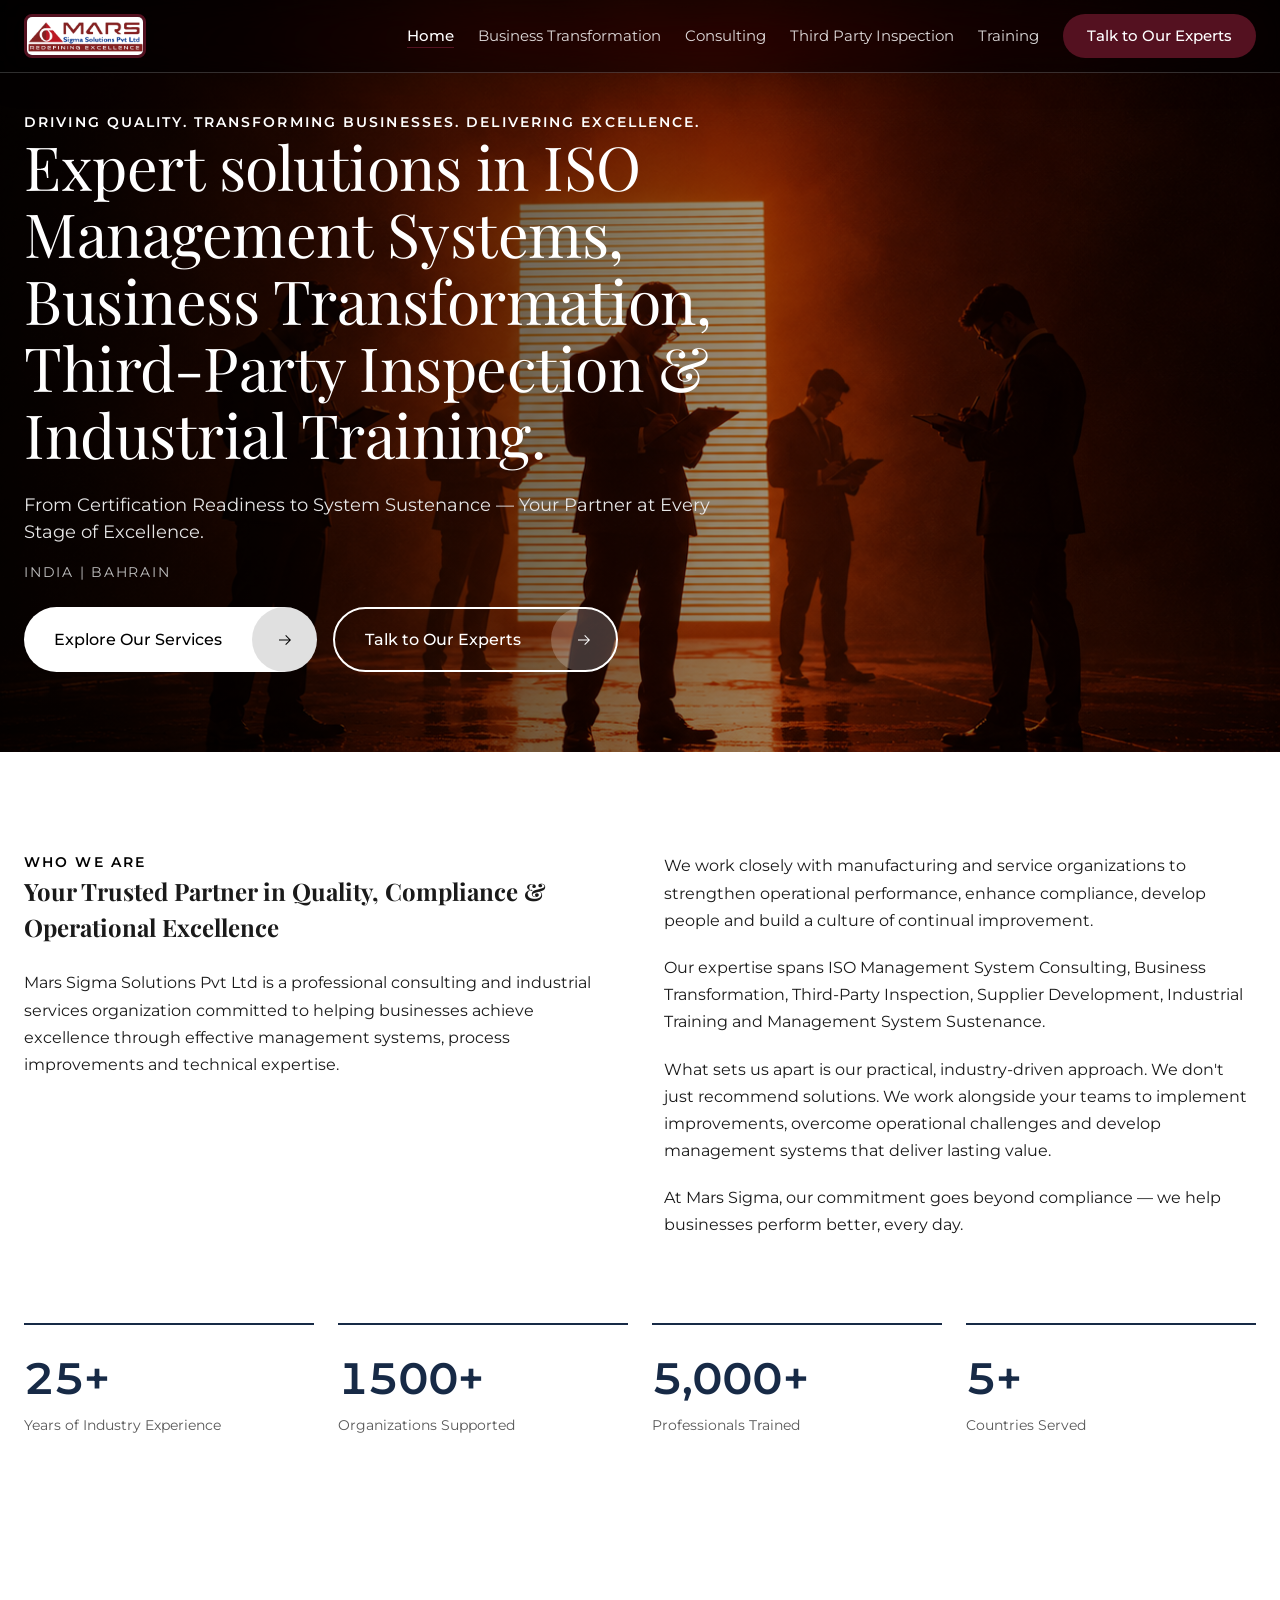
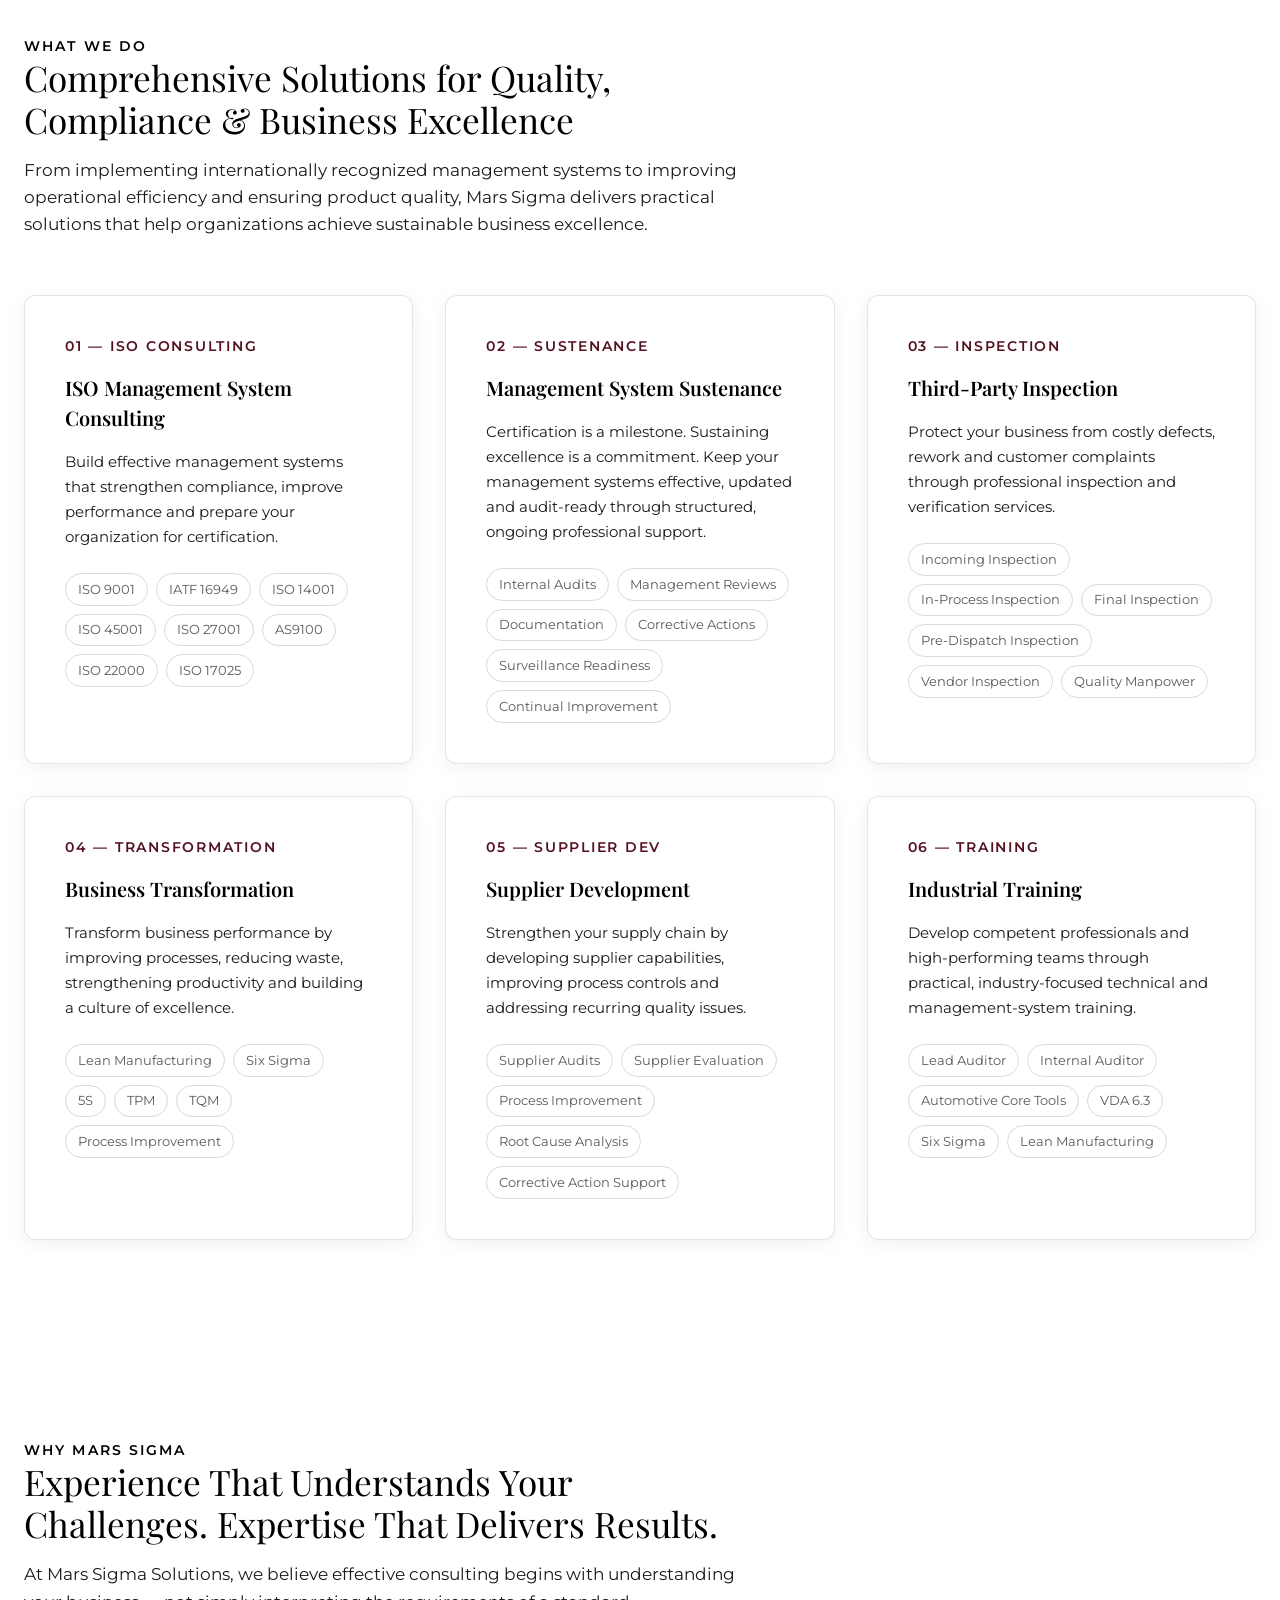
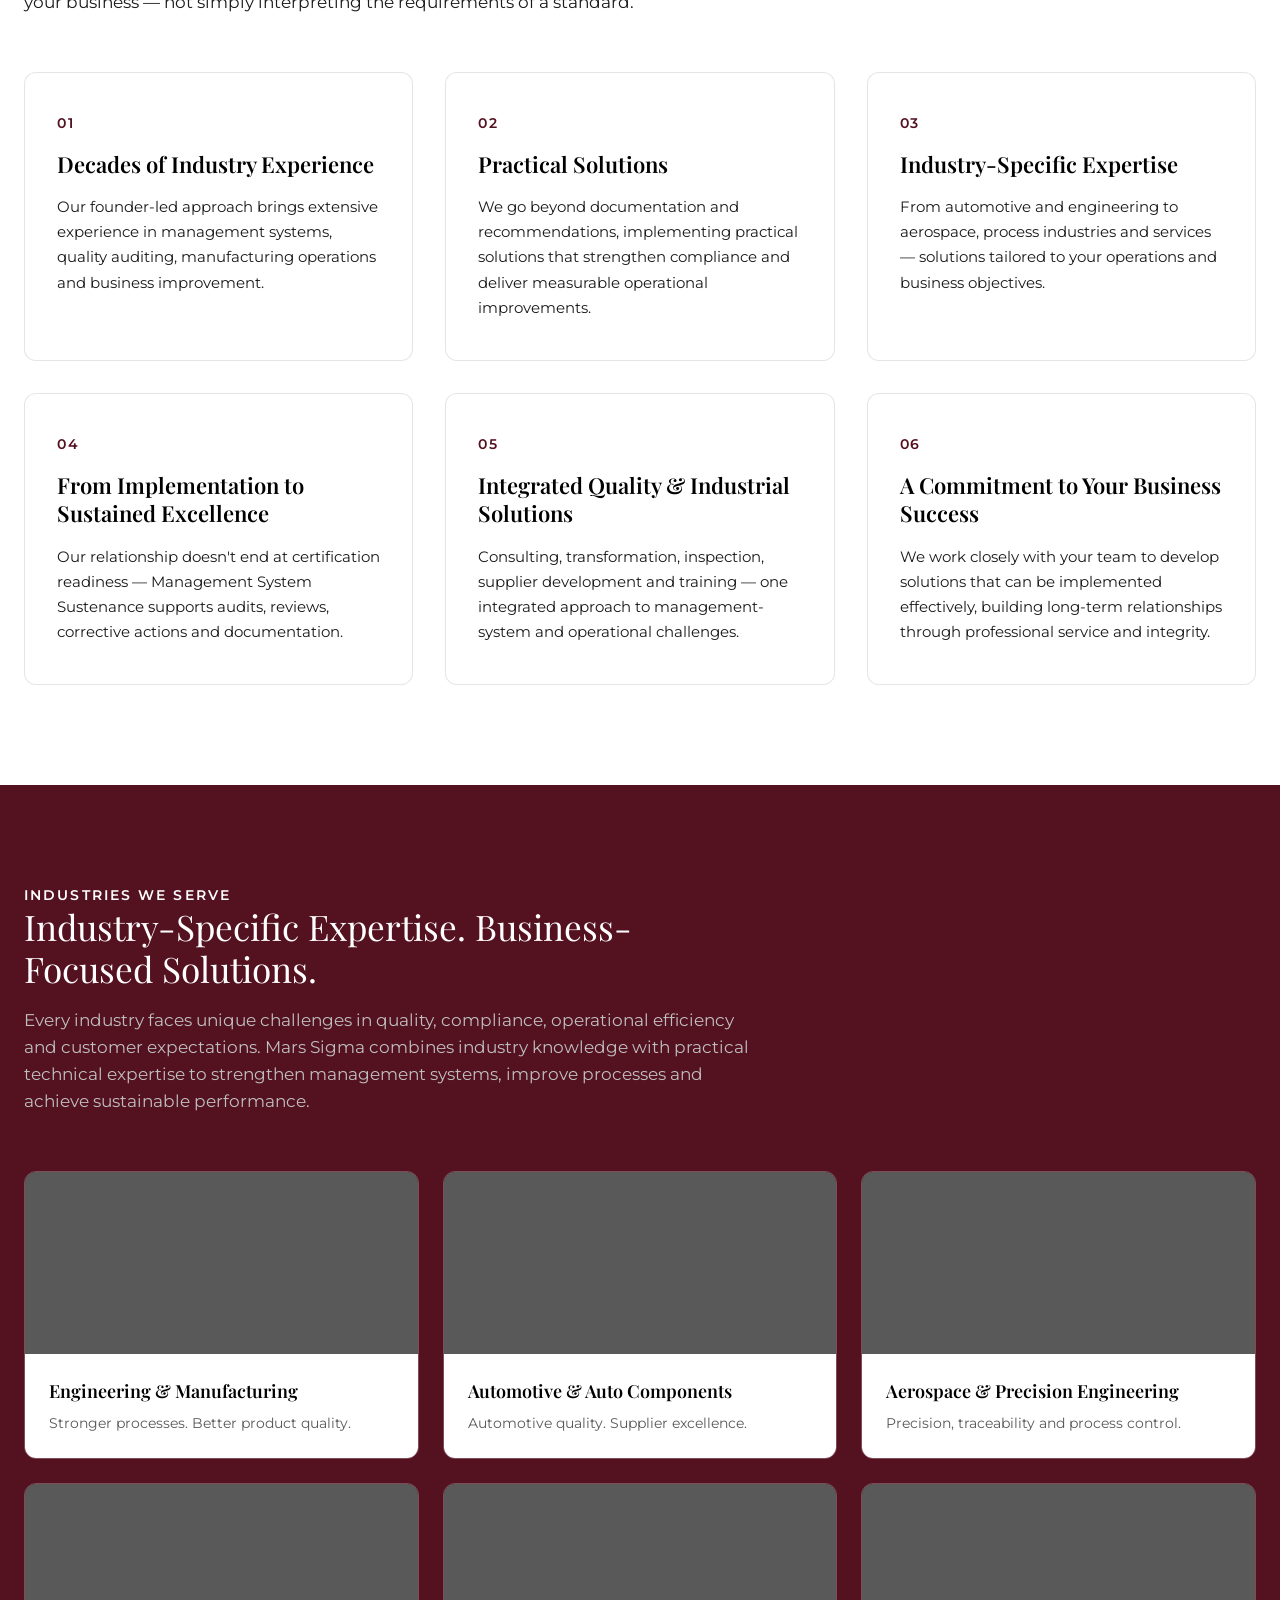
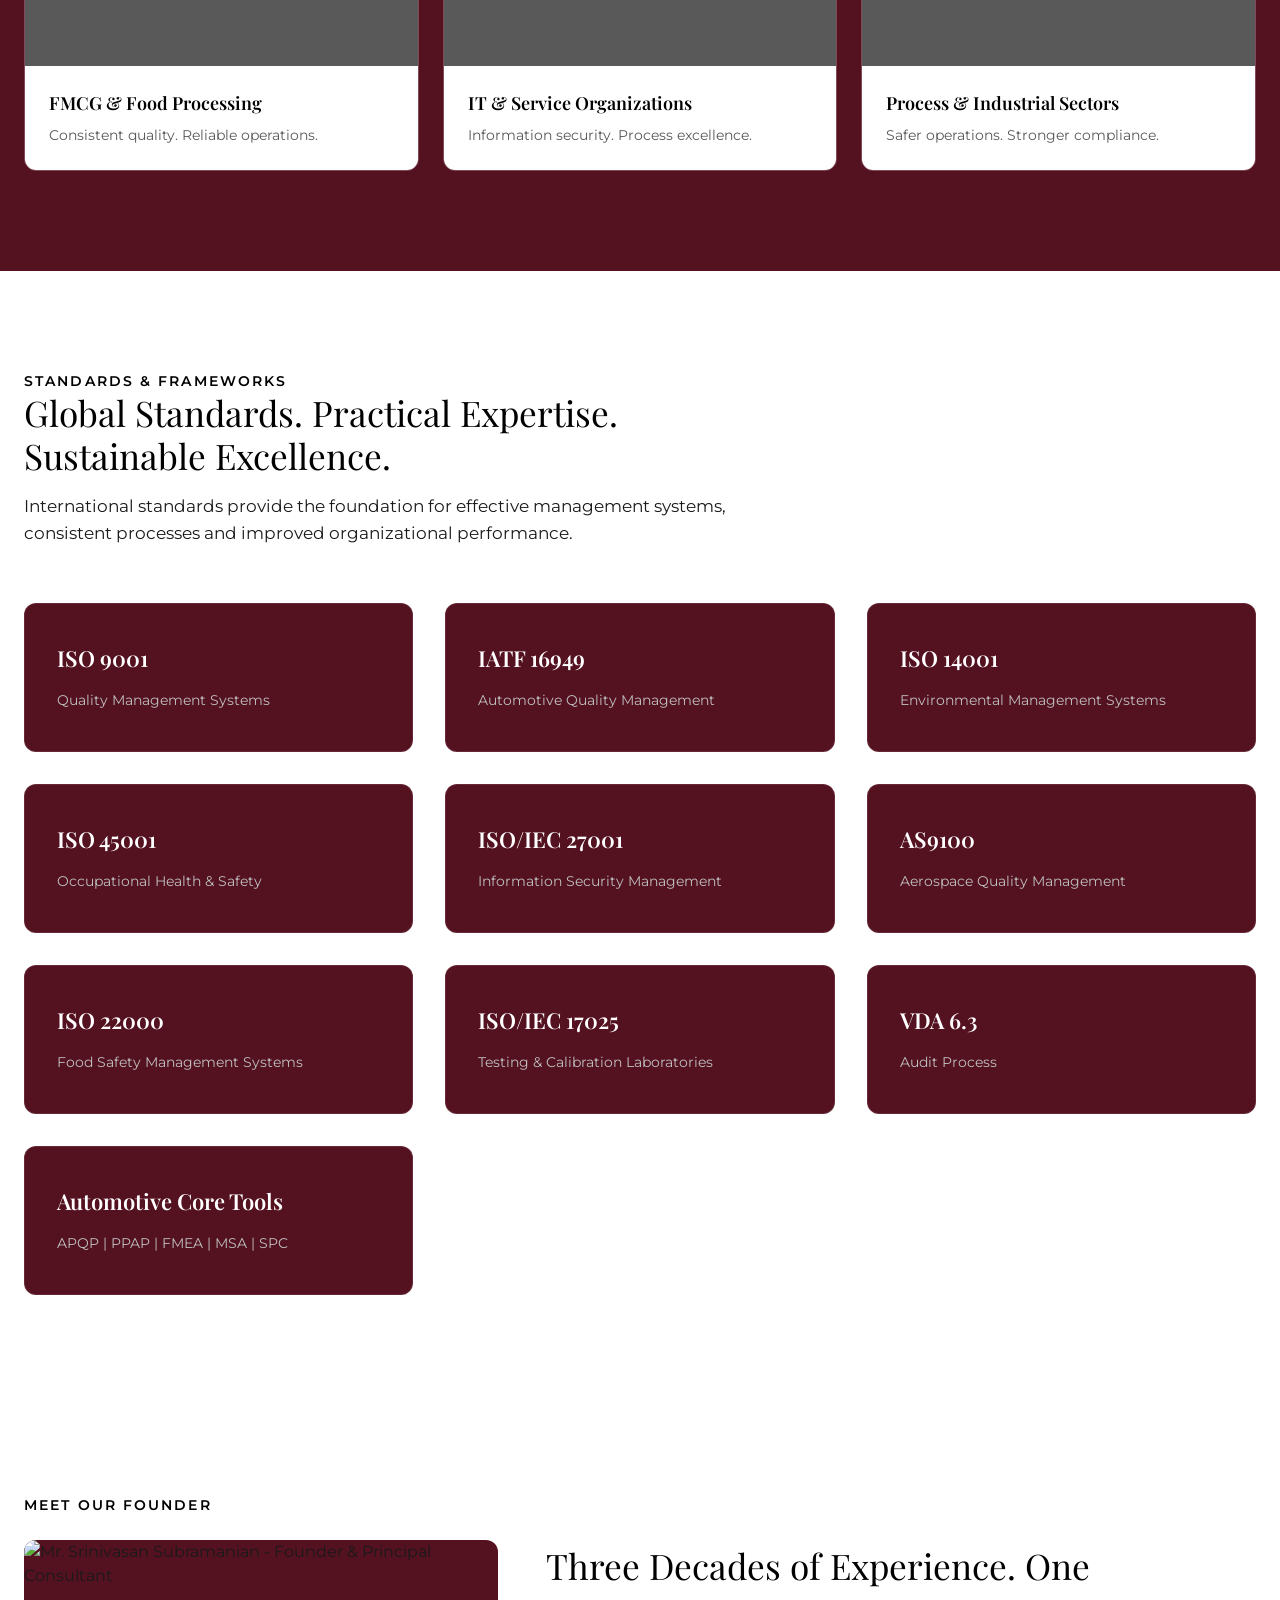
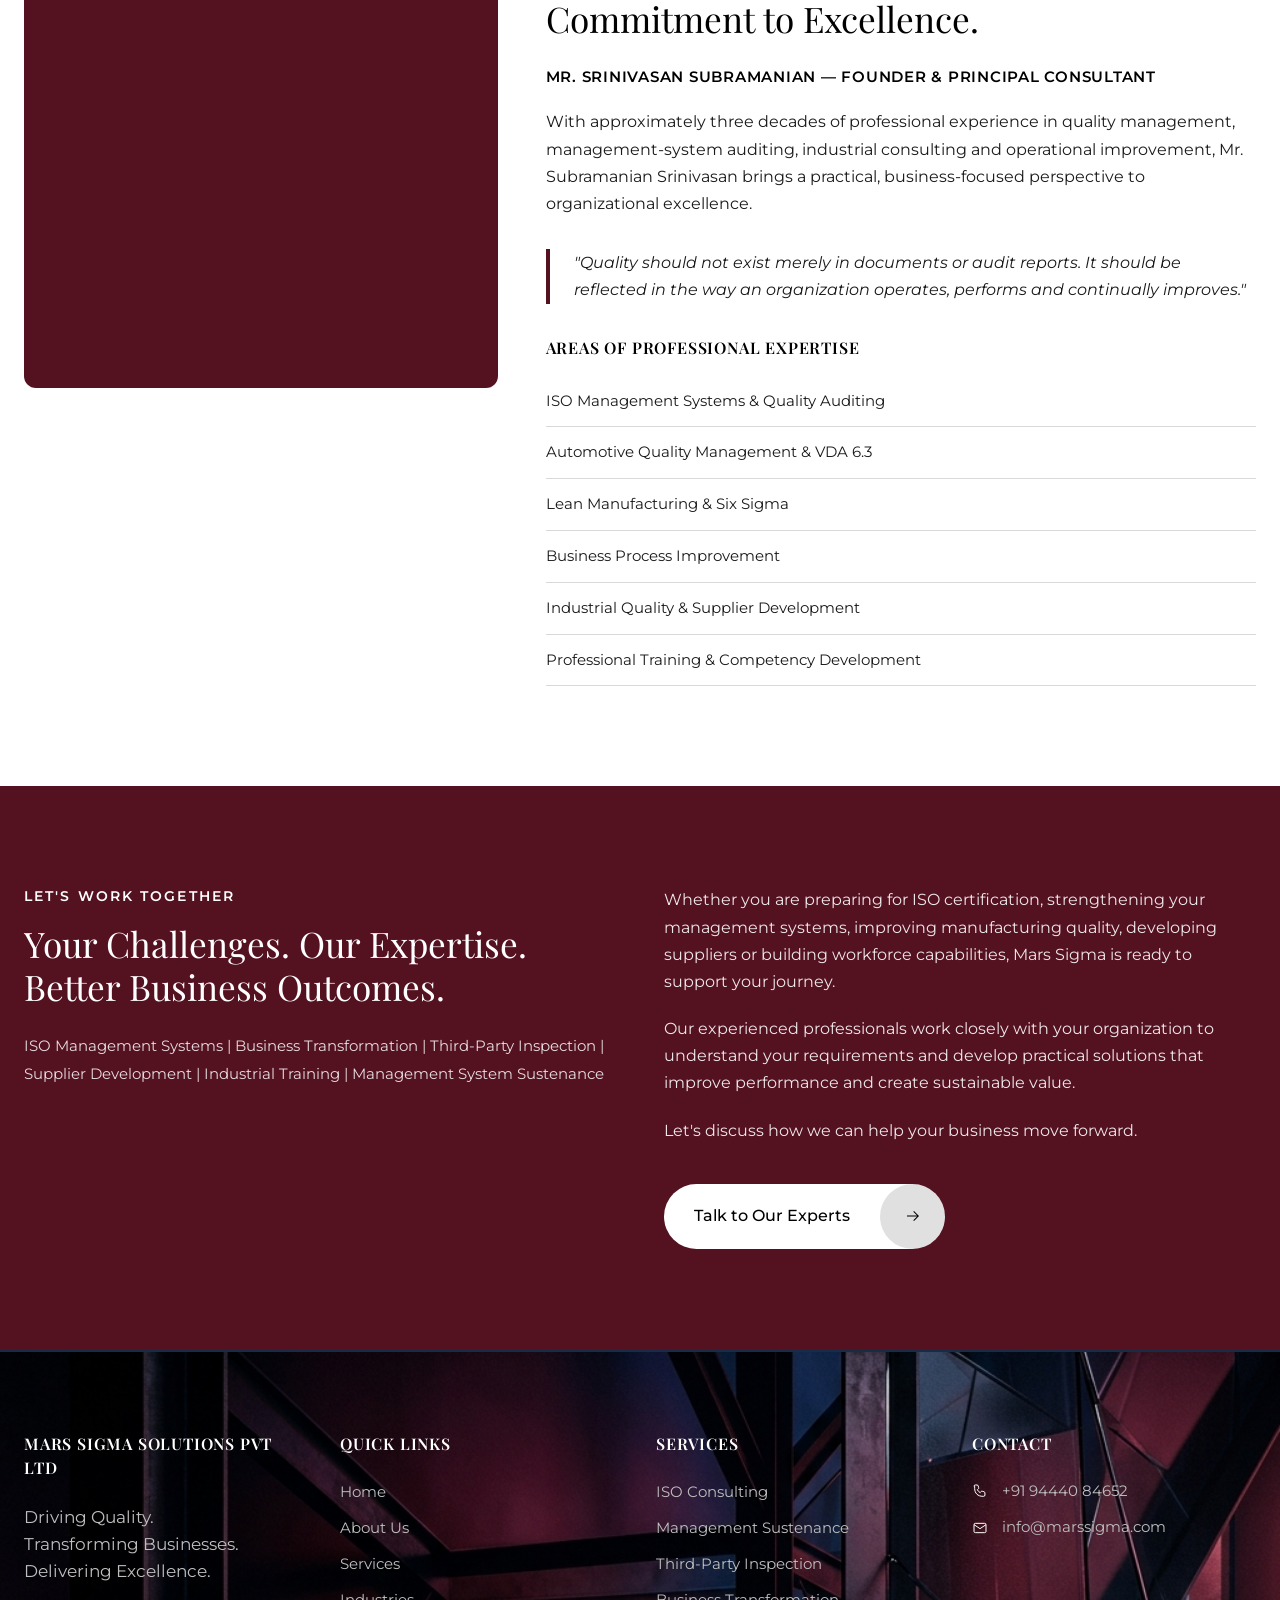
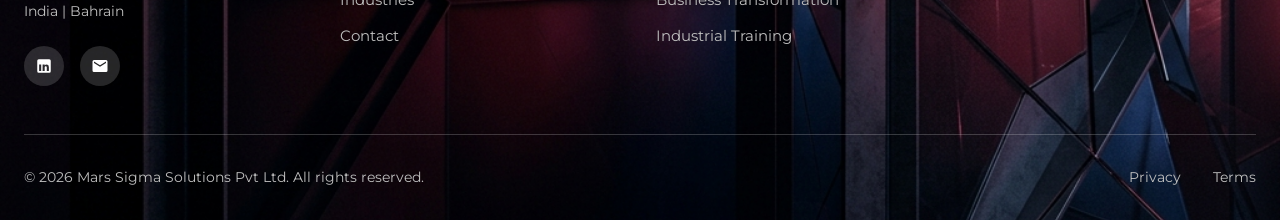
==== index.html @ a7aecad8 "Update Mars Sigma Solutions website" ====
<!DOCTYPE html>
<html lang="en">
<head>
<link href="https://fonts.googleapis.com/css2?family=Montserrat:wght@300;400;500;600;700&family=Playfair+Display:wght@400;500;600;700&display=swap" rel="stylesheet">
<link href="assets/css/typography.css" rel="stylesheet">
<meta charset="utf-8">
<title>Mars Sigma Solutions - Quality &amp; ISO Consulting</title>
<meta name="description" content="Mars Sigma Solutions Pvt Ltd provides ISO Management System Consulting, Business Transformation, Third-Party Inspection, Supplier Development and Industrial Training across India and Bahrain.">
<meta name="viewport" content="width=device-width, initial-scale=1">
<link href="https://cdn.prod.website-files.com" rel="preconnect" crossorigin="anonymous">
<link href="https://fonts.googleapis.com" rel="preconnect" crossorigin="anonymous">
<link href="https://fonts.gstatic.com" rel="preconnect" crossorigin="anonymous">
<link href="https://fonts.googleapis.com/css2?family=Inter:wght@300;400;500;600&display=swap" rel="stylesheet">
<link href="assets/css/main.css" rel="stylesheet" type="text/css">
<link rel="icon" type="image/svg+xml" href="data:image/svg+xml,%3Csvg xmlns='http://www.w3.org/2000/svg' viewBox='0 0 32 32'%3E%3Crect width='32' height='32' rx='6' fill='%23000000'/%3E%3Ctext x='16' y='21' font-family='Arial' font-size='14' font-weight='700' fill='%23fff' text-anchor='middle'%3EMS%3C/text%3E%3C/svg%3E">
<script type="application/ld+json">
{
  "@context": "https://schema.org",
  "@type": "Organization",
  "name": "Mars Sigma Solutions Pvt Ltd",
  "url": "https://www.marssigma.com/",
  "contactPoint": {
    "@type": "ContactPoint",
    "telephone": "+91 94440 84652",
    "contactType": "customer service",
    "availableLanguage": "en"
  },
  "areaServed": ["IN", "BH"]
}
</script>
<style>
/* ---------- Mars Sigma brand palette ---------- */
:root {
  --black: #000000;
  --maroon: #541120;
  --ink-blue: #172A46;
  --white: #FFFFFF;
  --charcoal: #1A1A1A;        /* body text on white  (17:1) */
  --slate-gray: #595959;      /* muted text on white (7:1)  */
  --light-gray: #D9D9D9;
  --on-dark-muted: #BFBFBF;   /* muted text on black (11:1) */
  --bg-dark: var(--maroon);
  --bg-light: var(--white);
}

html { -webkit-text-size-adjust: 100%; scroll-behavior: auto; }
html.lenis, html.lenis body { height: auto; }
.lenis.lenis-smooth { scroll-behavior: auto !important; }
.lenis.lenis-stopped { overflow: hidden; }

body {
  margin: 0;
  background: var(--bg-light);
  color: var(--charcoal);
  font-family: Inter, sans-serif;
  font-size: 16px;
  line-height: 1.5;
}
img { border: 0; max-width: 100%; display: block; }
a { color: inherit; }
a:active, a:hover { outline: 0; }
h1, h2, h3, p { margin: 0; }
ul { margin: 0; padding: 0; }

.container {
  width: 100%;
  max-width: 1280px;
  margin: 0 auto;
  padding-left: 1.5rem;
  padding-right: 1.5rem;
}

/* Eyebrow labels: black on light, white on dark */
.hero-eyebrow {
  color: var(--black);
  font-weight: 600;
  letter-spacing: .15em;
  text-transform: uppercase;
  font-size: .875rem;
}
.large-hero .hero-eyebrow,
#industries .hero-eyebrow,
.together-section .hero-eyebrow { color: var(--white); }

/* ---------- Buttons (black on light, white on dark sections) ---------- */
.button {
  background-color: var(--maroon);
  border-radius: 6.25rem;
  justify-content: space-between;
  align-items: center;
  height: 4.0625rem;
  padding-left: 1.875rem;
  text-decoration: none;
  display: flex;
  color: #fff;
}
.button.outline {
  background: transparent;
  border: 2px solid var(--maroon);
  color: var(--maroon);
}
.buttontext {
  margin-right: 1.875rem;
  font-family: Inter, sans-serif;
  font-size: 1rem;
  font-weight: 500;
}
.buttoncircle {
  background-color: rgba(255,255,255,0.2);
  border-radius: 6.25rem;
  width: 4.0625rem;
  height: 4.0625rem;
  justify-content: center;
  align-items: center;
  display: flex;
  margin-left: auto;
  transition: background-color .3s ease;
}
.button:hover .buttoncircle { background-color: rgba(255,255,255,0.3); }

.large-hero .button,
.together-section .button { background: #fff; color: #000; }
.large-hero .button .buttoncircle,
.together-section .button .buttoncircle { background: rgba(0,0,0,.12); }
.large-hero .button:hover .buttoncircle,
.together-section .button:hover .buttoncircle { background: rgba(0,0,0,.22); }
.large-hero .button.outline { background: transparent; color: #fff; border-color: #fff; }
.large-hero .button.outline .buttoncircle { background: rgba(255,255,255,.2); }
.large-hero .button.outline:hover { background: #fff; color: #000; }
.large-hero .button.outline:hover .buttoncircle { background: rgba(0,0,0,.12); }

/* ---------- Navbar ---------- */
.navbar {
  position: fixed;
  top: 0; left: 0; right: 0;
  z-index: 100;
  background: rgba(0, 0, 0, 0.6);              /* dark tint keeps white text readable over white AND black sections */
  backdrop-filter: blur(18px) saturate(160%);
  -webkit-backdrop-filter: blur(18px) saturate(160%);
  border-bottom: 1px solid rgba(255,255,255,0.18);
  box-shadow: 0 8px 32px rgba(0,0,0,0.12);
}
.nav-container {
  max-width: 1280px;
  margin: 0 auto;
  padding: 0 1.5rem;
  height: 4.5rem;
  display: flex;
  align-items: center;
  justify-content: space-between;
  gap: 2rem;
}
.nav-logo {
  display: flex;
  align-items: center;
  color: #fff;
  text-decoration: none;
  font-family: Inter, sans-serif;
  font-size: 1.0625rem;
  font-weight: 600;
  letter-spacing: .08em;
  white-space: nowrap;
}
.nav-logo img {
  display: block;
  width: auto;
  height: 2.8rem;
  max-width: 12rem;
  object-fit: contain;
  border: 3px solid #541120;
  border-radius: .5rem;
}
.nav-logo span { color: var(--on-dark-muted); font-weight: 300; }

.nav-menu {
  display: flex;
  align-items: center;
  gap: 1.5rem;
  list-style: none;
}
.nav-link {
  color: #fff;
  text-decoration: none;
  font-size: .9375rem;
  opacity: .85;
  transition: opacity .2s ease, color .2s ease;
  white-space: nowrap;
}
.nav-link:hover { opacity: 1; color: #fff; }
.nav-link.active {
  opacity: 1;
  color: #fff;
  font-weight: 500;
  text-decoration: underline;
  text-decoration-color: var(--maroon);
  text-underline-offset: 6px;
}
.nav-cta {
  color: #fff;
  background: var(--maroon);
  border-radius: 6.25rem;
  padding: .7rem 1.5rem;
  text-decoration: none;
  font-size: .9375rem;
  font-weight: 500;
  white-space: nowrap;
  transition: background-color .3s ease;
}
.nav-cta:hover { background-color: #5F1828; }
.nav-toggle { display: none; background: none; border: 0; cursor: pointer; padding: .5rem; }
.nav-toggle span {
  display: block;
  width: 1.5rem; height: 2px;
  background: #fff;
  margin: 5px 0;
  transition: transform .3s ease, opacity .3s ease;
}

/* ---------- Hero ---------- */
.large-hero {
  position: relative;
  background: var(--bg-dark) url("img/herobackground.png") center / cover no-repeat;
  padding: 7rem 0 5rem;
  overflow: hidden;
}
.hero-image-bg { position: absolute; inset: 0; }
.hero-image-bg .image-411 {
  width: 100%; height: 100%;
  object-fit: cover;
  opacity: .55;
}
.div-block-43723 {
  position: absolute;
  inset: 0;
  background: linear-gradient(90deg, rgba(0,0,0,.9) 0%, rgba(0,0,0,.4) 60%, rgba(0,0,0,.6) 100%);
}
.large-hero-div { position: relative; }
.hero-location {
  color: var(--on-dark-muted);
  font-size: .875rem;
  letter-spacing: .125em;
  text-transform: uppercase;
  margin-bottom: 1.5rem;
}
.hero-box h1 {
  color: #fff;
  font-size: 3.8rem;
  font-weight: 300;
  line-height: 1.1;
  letter-spacing: -.03125rem;
  margin-bottom: 1.5625rem;
  max-width: 21ch;
}
.hero-tagline {
  color: #E6E6E6;
  font-family: Inter, sans-serif;
  font-size: 1.125rem;
  margin-bottom: 1rem;
  max-width: 44rem;
}
.hero-desc {
  color: rgba(255,255,255,.85);
  font-size: 1rem;
  line-height: 1.7;
  margin-bottom: 2.5rem;
  max-width: 40rem;
}
.hero-actions { display: flex; gap: 1rem; flex-wrap: wrap; align-items: center; }

/* ---------- Who We Are ---------- */
.who-grid {
  display: grid;
  grid-template-columns: 1fr 1fr;
  gap: 3rem;
  align-items: start;
}
.who-body p { font-size: 1rem; line-height: 1.7; margin-bottom: 1.25rem; }
.stat-grid {
  display: grid;
  grid-template-columns: repeat(4, 1fr);
  gap: 1.5rem;
  margin-top: 4rem;
}
.stat { border-top: 2px solid var(--ink-blue); padding-top: 1.25rem; }
.stat .stat-num {
  font-size: 2.75rem;
  font-weight: 600;
  letter-spacing: -.02em;
  font-variant-numeric: tabular-nums;
  color: var(--ink-blue);
}
.stat .stat-label { font-size: .875rem; color: var(--slate-gray); margin-top: .25rem; }

/* ---------- Section scaffolding ---------- */
.main-content { padding: 6.25rem 0; }
.section-head { max-width: 46rem; margin-bottom: 3.5rem; }
.section-head h2 {
  font-size: 2.2rem;
  font-weight: 400;
  line-height: 1.2;
  margin-bottom: 1rem;
  color: var(--black);
}
.section-head p { font-size: 1.0625rem; line-height: 1.6; color: var(--charcoal); }

/* ---------- Card grid ---------- */
.card-grid {
  display: grid;
  grid-template-columns: repeat(3, 1fr);
  gap: 2rem;
}
.card {
  background: #fff;
  border: 1px solid rgba(0,0,0,0.1);
  border-radius: 12px;
  padding: 2.5rem 2rem;
  transition: transform .3s ease, box-shadow .3s ease;
}
.card:hover { transform: translateY(-6px); box-shadow: 0 16px 40px rgba(0,0,0,0.1); }
.card-num {
  font-size: .875rem;
  letter-spacing: .125em;
  color: var(--maroon);
  font-weight: 600;
  text-transform: uppercase;
  display: block;
  margin-bottom: 1rem;
}
.card h3 {
  font-size: 1.375rem;
  font-weight: 600;
  line-height: 1.3;
  margin-bottom: 1rem;
  color: var(--black);
}
.card p {
  font-size: .95rem;
  line-height: 1.65;
  margin-bottom: 1.25rem;
  color: var(--charcoal);
}
.card p:last-child { margin-bottom: 0; }

/* ---------- Services card (with tags) ---------- */
.service-card {
  background: #fff;
  border: 1px solid rgba(0,0,0,0.1);
  border-radius: 12px;
  padding: 2.5rem;
  box-shadow: 0 4px 20px rgba(0,0,0,0.06);
  transition: all .3s ease;
}
.service-card:hover { transform: translateY(-4px); box-shadow: 0 12px 32px rgba(0,0,0,0.1); }
.service-card h3 { font-size: 1.25rem; font-weight: 600; margin-bottom: 1rem; color: var(--black); }
.service-card p { font-size: .95rem; line-height: 1.65; color: var(--charcoal); margin-bottom: 1.5rem; }
.tag-list { list-style: none; display: flex; flex-wrap: wrap; gap: .5rem; }
.tag-list li {
  font-size: .8125rem;
  padding: .35rem .75rem;
  border: 1px solid var(--light-gray);
  border-radius: 6.25rem;
  white-space: nowrap;
  color: var(--slate-gray);
}

/* ---------- Standards grid (black cards, white text) ---------- */
.standards-grid .card {
  background: var(--bg-dark);
  border-color: rgba(255,255,255,0.1);
  color: var(--white);
}
.standards-grid .card h3 { color: var(--white); }
.standards-grid .card p { color: var(--on-dark-muted); font-size: .85rem; margin: 0; }

/* ---------- Founder ---------- */
.founder-grid {
  display: grid;
  grid-template-columns: 2fr 3fr;
  gap: 3rem;
  align-items: start;
}
.founder-media {
  border-radius: 12px;
  min-height: 28rem;
  background: var(--maroon);
  position: relative;
  overflow: hidden;
}
.founder-content h2 { font-size: 2.2rem; font-weight: 400; margin-bottom: 1.25rem; color: var(--black); }
.founder-content .founder-role {
  font-size: .9375rem;
  color: var(--black);
  font-weight: 600;
  margin-bottom: 1.25rem;
  text-transform: uppercase;
  letter-spacing: .05em;
}
.founder-content p { font-size: 1rem; line-height: 1.7; margin-bottom: 1.25rem; color: var(--charcoal); }
.founder-quote {
  border-left: 4px solid var(--maroon);
  padding-left: 1.5rem;
  font-size: 1.125rem;
  line-height: 1.7;
  margin: 2rem 0;
  color: var(--black);
  font-style: italic;
}
.founder-quote p { margin: 0; }
.founder-expertise li {
  list-style: none;
  padding: .875rem 0;
  border-bottom: 1px solid var(--light-gray);
  font-size: .95rem;
  color: var(--charcoal);
}

/* ---------- Placeholder imagery ---------- */
.ph { background: var(--black); position: relative; overflow: hidden; }
.ph::after {
  content: "";
  position: absolute;
  inset: 0;
  background-image: repeating-linear-gradient(45deg, rgba(255,255,255,.05) 0 2px, transparent 2px 14px);
}

/* ---------- Industries (black section → white text) ---------- */
#industries .section-head h2 { color: var(--white); }
#industries .section-head p { color: var(--on-dark-muted); }
.industry-grid {
  display: grid;
  grid-template-columns: repeat(3, 1fr);
  gap: 1.5rem;
}
.industry-card {
  border: 1px solid rgba(255,255,255,.25);
  border-radius: 12px;
  overflow: hidden;
  display: flex;
  flex-direction: column;
  min-height: 18rem;
  transition: transform .3s ease, box-shadow .3s ease;
}
.industry-card:hover { transform: translateY(-4px); box-shadow: 0 12px 32px rgba(255,255,255,0.12); }
.industry-card .media { flex: 1; min-height: 11rem; background: var(--slate-gray); }
.industry-card .caption { padding: 1.5rem; background: #fff; }
.industry-card .caption h3 { font-size: 1.125rem; font-weight: 600; margin-bottom: .5rem; color: var(--black); }
.industry-card .caption p { font-size: .9rem; color: var(--slate-gray); margin: 0; }

/* ---------- Let's work together ---------- */
.together-section { padding: 6.25rem 0; background: var(--maroon); }
.together-grid {
  display: grid;
  grid-template-columns: 1fr 1fr;
  gap: 3rem;
  align-items: start;
}
.together-grid .text-content h2 { color: #fff; }
.together-support {
  font-size: .9375rem;
  color: rgba(255,255,255,.85);
  margin-top: 1.5rem;
  line-height: 1.9;
}

/* ---------- Footer ---------- */
.footer { background: var(--black) url("img/footer-bg.png") center / cover no-repeat; padding: 5rem 0 2rem; color: var(--white); border-top: 3px solid var(--ink-blue); }
.footer h3 {
  font-size: 1rem;
  font-weight: 600;
  letter-spacing: .05em;
  text-transform: uppercase;
  margin-bottom: 1.5rem;
  color: var(--white);
}
.footer-grid {
  display: grid;
  grid-template-columns: repeat(4, 1fr);
  gap: 2rem;
  margin-bottom: 3rem;
}
.footer .contact-line {
  display: flex;
  align-items: center;
  gap: .875rem;
  margin-bottom: .875rem;
  font-size: .9375rem;
}
.footer .contact-line svg { flex-shrink: 0; }
.footer .contact-line a { color: var(--on-dark-muted); text-decoration: none; }
.footer .contact-line a:hover { color: #fff; }
.footer-links { list-style: none; }
.footer-links li { margin-bottom: .75rem; }
.footer-links a {
  color: var(--on-dark-muted);
  text-decoration: none;
  font-size: .9375rem;
  transition: color .2s ease;
}
.footer-links a:hover { color: #fff; }
.footer-bottom {
  border-top: 1px solid rgba(255,255,255,0.2);
  padding-top: 2rem;
  display: flex;
  justify-content: space-between;
  align-items: center;
  gap: 1rem;
  flex-wrap: wrap;
  font-size: .875rem;
  color: var(--on-dark-muted);
}
.footer-bottom nav { display: flex; gap: 2rem; flex-wrap: wrap; }
.footer-bottom a { color: var(--on-dark-muted); text-decoration: none; }
.footer-bottom a:hover { color: #fff; }
.footer-tagline { font-size: 1.0625rem; color: var(--on-dark-muted); margin-bottom: 1rem; line-height: 1.6; }
.footer-loc { font-size: .875rem; color: var(--on-dark-muted); }

/* ---------- Social links ---------- */
.social-links { display: flex; gap: 1rem; flex-wrap: wrap; }
.social-link {
  width: 40px; height: 40px;
  border-radius: 50%;
  background: rgba(255,255,255,0.15);
  display: flex;
  align-items: center;
  justify-content: center;
  color: var(--white);
  text-decoration: none;
  transition: background .3s ease, color .3s ease;
}
.social-link:hover { background: #fff; color: #000; }

/* ---------- Responsive ---------- */
@media (max-width: 991px) {
  .nav-menu {
    position: fixed;
    top: 4.5rem; left: 0; right: 0;
    flex-direction: column;
    align-items: flex-start;
    gap: 0;
    background: rgba(0, 0, 0, 0.75);
    backdrop-filter: blur(18px) saturate(160%);
    -webkit-backdrop-filter: blur(18px) saturate(160%);
    border-bottom: 1px solid rgba(255,255,255,0.18);
    padding: 1.5rem;
    transform: translateY(-10px);
    opacity: 0;
    pointer-events: none;
    transition: opacity .3s ease, transform .3s ease;
  }
  .nav-menu-open { opacity: 1; pointer-events: auto; transform: translateY(0); }
  .nav-link { width: 100%; padding: 0.75rem 0; border-bottom: 1px solid rgba(255,255,255,0.15); }
  .nav-toggle { display: block; }
  .nav-cta { margin-left: 0; }
  .hero-box h1 { font-size: 3rem; }
  .who-grid, .together-grid, .founder-grid { grid-template-columns: 1fr; gap: 2rem; }
  .stat-grid { grid-template-columns: repeat(2, 1fr); }
  .card-grid, .industry-grid { grid-template-columns: repeat(2, 1fr); }
  .footer-grid { grid-template-columns: repeat(2, 1fr); }
}

@media (max-width: 767px) {
  .stat-grid { grid-template-columns: 1fr; }
  .card-grid, .industry-grid { grid-template-columns: 1fr; }
  .hero-box h1 { font-size: 2.5rem; }
  .hero-tagline { font-size: 1rem; }
  .main-content { padding: 4.5rem 0; }
  .together-section { padding: 4.5rem 0; }
  .footer { padding: 3.5rem 0 1.5rem; }
  .footer-grid { grid-template-columns: 1fr; gap: 2rem; }
  .together-grid { grid-template-columns: 1fr; }
}

@media (max-width: 479px) {
  .hero-box h1 { font-size: 2rem; }
  .section-head h2 { font-size: 1.75rem; }
  .stat-grid { grid-template-columns: repeat(2, 1fr); gap: 1rem; }
  .card-grid { grid-template-columns: 1fr; }
  .stat .stat-num { font-size: 2rem; }
  .card { padding: 1.75rem 1.5rem; }
  .hero-actions { flex-direction: column; align-items: stretch; }
  .button { height: 3.5rem; }
  .buttoncircle { width: 3.5rem; height: 3.5rem; }
  .footer-bottom { flex-direction: column; text-align: center; gap: 1rem; }
}

/* Final responsive refinements for the homepage. */
*, *::before, *::after { box-sizing: border-box; }
html, body { max-width: 100%; overflow-x: clip; }
img, video, iframe { max-width: 100%; }
table, pre { max-width: 100%; overflow-x: auto; }
@media (max-width: 767px) {
  .container { padding-left: 1.125rem; padding-right: 1.125rem; }
  .nav-container { gap: .75rem; padding-left: 1rem; padding-right: 1rem; }
  .nav-logo img { height: 2.45rem; max-width: 10rem; }
  .nav-menu { max-height: calc(100dvh - 4.5rem); overflow-y: auto; overscroll-behavior: contain; }
  .nav-link { white-space: normal; }
  .large-hero { padding: 7rem 0 4rem; }
  .hero-box h1 { max-width: 100%; font-size: clamp(2rem, 8vw, 3rem); }
  .hero-tagline { font-size: 1rem; }
  .main-content, .who-section, .together-section { padding: 3.5rem 0; }
  .who-grid, .together-grid, .founder-grid { grid-template-columns: minmax(0, 1fr); }
  .who-grid, .together-grid { gap: 2rem; }
  .stat-grid { grid-template-columns: repeat(2, minmax(0, 1fr)); gap: 1rem; }
  .card-grid, .industry-grid { grid-template-columns: minmax(0, 1fr); }
  .footer-grid { grid-template-columns: repeat(2, minmax(0, 1fr)); gap: 1.5rem; }
  .footer-bottom { flex-wrap: wrap; }
  .button { max-width: 100%; }
}
@media (max-width: 479px) {
  .nav-logo img { height: 2.15rem; max-width: 8.25rem; }
  .hero-box h1 { font-size: clamp(1.75rem, 8vw, 2.2rem); }
  .hero-actions { align-items: stretch; }
  .footer-grid { grid-template-columns: minmax(0, 1fr); }
  .footer-bottom { flex-direction: column; align-items: center; text-align: center; }
}
@media (prefers-reduced-motion: reduce) {
  *, *::before, *::after { scroll-behavior: auto !important; transition-duration: .01ms !important; }
}
</style>
</head>

<body>

<!-- ================= NAVBAR ================= -->
<header>
  <nav class="navbar" aria-label="Main navigation">
    <div class="nav-container">
      <a href="index.html" class="nav-logo" aria-label="Mars Sigma Solutions — Home"><img src="img/logoms.png" alt="Mars Sigma Solutions"></a>

      <button class="nav-toggle" type="button" aria-expanded="false" aria-controls="nav-menu" aria-label="Open menu">
        <span></span><span></span>
      </button>

      <div class="nav-menu" id="nav-menu">
        <a class="nav-link active" href="index.html">Home</a>
        <a class="nav-link" href="pages/business-transformation.html">Business Transformation</a>
        <a class="nav-link" href="pages/consulting.html">Consulting</a>
        <a class="nav-link" href="pages/third-party-inspection.html">Third Party Inspection</a>
        <a class="nav-link" href="pages/training.html">Training</a>
        <a class="nav-cta" href="pages/contact.html">Talk to Our Experts</a>
      </div>
    </div>
  </nav>
</header>

<!-- ================= HERO SECTION ================= -->
<section class="large-hero">
  <div class="hero-image-bg" role="img" aria-label="Manufacturing floor and quality inspection">
    <div class="image-411"></div>
    <div class="div-block-43723"></div>
  </div>
  <div class="container large-hero-div">
    <div class="hero-box">
      <div class="hero-eyebrow">
        DRIVING QUALITY. TRANSFORMING BUSINESSES. DELIVERING EXCELLENCE.
      </div>
      <h1>Expert solutions in ISO Management Systems, Business Transformation,<br>Third-Party Inspection &amp; Industrial Training.</h1>
      <div class="hero-tagline">From Certification Readiness to System Sustenance — Your Partner at Every Stage of Excellence.</div>
      <div class="hero-location">India | Bahrain</div>
      <div class="hero-actions">
        <a href="#core-services" class="button">
          <div class="buttontext">Explore Our Services</div>
          <div class="buttoncircle">
            <svg xmlns="http://www.w3.org/2000/svg" viewBox="0 0 32 32" fill="currentColor" aria-hidden="true" width="16" height="16"><path d="m18 6l-1.43 1.393L24.15 15H4v2h20.15l-7.58 7.573L18 26l10-10L18 6z"/></svg>
          </div>
        </a>
        <a href="pages/contact.html" class="button outline">
          <div class="buttontext">Talk to Our Experts</div>
          <div class="buttoncircle">
            <svg xmlns="http://www.w3.org/2000/svg" viewBox="0 0 32 32" fill="currentColor" aria-hidden="true" width="16" height="16"><path d="m18 6l-1.43 1.393L24.15 15H4v2h20.15l-7.58 7.573L18 26l10-10L18 6z"/></svg>
          </div>
        </a>
      </div>
    </div>
  </div>
</section>

<!-- ================= WHO WE ARE ================= -->
<section class="main-content" id="who-we-are">
  <div class="container">
    <div class="who-grid">
      <div>
        <div class="hero-eyebrow">WHO WE ARE</div>
        <h2>Your Trusted Partner in Quality, Compliance &amp; Operational Excellence</h2>
        <p class="hero-desc" style="margin-top:1.5rem; color:var(--charcoal);">
          Mars Sigma Solutions Pvt Ltd is a professional consulting and industrial services organization committed to helping businesses achieve excellence through effective management systems, process improvements and technical expertise.
        </p>
      </div>
      <div class="who-body">
        <p>
          We work closely with manufacturing and service organizations to strengthen operational performance, enhance compliance, develop people and build a culture of continual improvement.
        </p>
        <p>
          Our expertise spans ISO Management System Consulting, Business Transformation, Third-Party Inspection, Supplier Development, Industrial Training and Management System Sustenance.
        </p>
        <p>
          What sets us apart is our practical, industry-driven approach. We don't just recommend solutions. We work alongside your teams to implement improvements, overcome operational challenges and develop management systems that deliver lasting value.
        </p>
        <p>
          At Mars Sigma, our commitment goes beyond compliance — we help businesses perform better, every day.
        </p>
      </div>
    </div>

    <div class="stat-grid">
      <div class="stat">
        <div class="stat-num">25+</div>
        <div class="stat-label">Years of Industry Experience</div>
      </div>
      <div class="stat">
        <div class="stat-num">1500+</div>
        <div class="stat-label">Organizations Supported</div>
      </div>
      <div class="stat">
        <div class="stat-num">5,000+</div>
        <div class="stat-label">Professionals Trained</div>
      </div>
      <div class="stat">
        <div class="stat-num">5+</div>
        <div class="stat-label">Countries Served</div>
      </div>
    </div>
  </div>
</section>

<!-- ================= CORE SERVICES OVERVIEW ================= -->
<section class="main-content" id="core-services">
  <div class="container">
    <div class="section-head">
      <div class="hero-eyebrow">WHAT WE DO</div>
      <h2>Comprehensive Solutions for Quality, Compliance &amp; Business Excellence</h2>
      <p>
        From implementing internationally recognized management systems to improving operational efficiency and ensuring product quality, Mars Sigma delivers practical solutions that help organizations achieve sustainable business excellence.
      </p>
    </div>

    <div class="card-grid">
      <article class="service-card">
        <span class="card-num">01 — ISO CONSULTING</span>
        <h3>ISO Management System Consulting</h3>
        <p>Build effective management systems that strengthen compliance, improve performance and prepare your organization for certification.</p>
        <ul class="tag-list">
          <li>ISO 9001</li><li>IATF 16949</li><li>ISO 14001</li><li>ISO 45001</li>
          <li>ISO 27001</li><li>AS9100</li><li>ISO 22000</li><li>ISO 17025</li>
        </ul>
      </article>

      <article class="service-card">
        <span class="card-num">02 — SUSTENANCE</span>
        <h3>Management System Sustenance</h3>
        <p>Certification is a milestone. Sustaining excellence is a commitment. Keep your management systems effective, updated and audit-ready through structured, ongoing professional support.</p>
        <ul class="tag-list">
          <li>Internal Audits</li><li>Management Reviews</li><li>Documentation</li>
          <li>Corrective Actions</li><li>Surveillance Readiness</li><li>Continual Improvement</li>
        </ul>
      </article>

      <article class="service-card">
        <span class="card-num">03 — INSPECTION</span>
        <h3>Third-Party Inspection</h3>
        <p>Protect your business from costly defects, rework and customer complaints through professional inspection and verification services.</p>
        <ul class="tag-list">
          <li>Incoming Inspection</li><li>In-Process Inspection</li><li>Final Inspection</li>
          <li>Pre-Dispatch Inspection</li><li>Vendor Inspection</li><li>Quality Manpower</li>
        </ul>
      </article>

      <article class="service-card">
        <span class="card-num">04 — TRANSFORMATION</span>
        <h3>Business Transformation</h3>
        <p>Transform business performance by improving processes, reducing waste, strengthening productivity and building a culture of excellence.</p>
        <ul class="tag-list">
          <li>Lean Manufacturing</li><li>Six Sigma</li><li>5S</li>
          <li>TPM</li><li>TQM</li><li>Process Improvement</li>
        </ul>
      </article>

      <article class="service-card">
        <span class="card-num">05 — SUPPLIER DEV</span>
        <h3>Supplier Development</h3>
        <p>Strengthen your supply chain by developing supplier capabilities, improving process controls and addressing recurring quality issues.</p>
        <ul class="tag-list">
          <li>Supplier Audits</li><li>Supplier Evaluation</li><li>Process Improvement</li>
          <li>Root Cause Analysis</li><li>Corrective Action Support</li>
        </ul>
      </article>

      <article class="service-card">
        <span class="card-num">06 — TRAINING</span>
        <h3>Industrial Training</h3>
        <p>Develop competent professionals and high-performing teams through practical, industry-focused technical and management-system training.</p>
        <ul class="tag-list">
          <li>Lead Auditor</li><li>Internal Auditor</li><li>Automotive Core Tools</li>
          <li>VDA 6.3</li><li>Six Sigma</li><li>Lean Manufacturing</li>
        </ul>
      </article>
    </div>
  </div>
</section>

<!-- ================= WHY MARS SIGMA ================= -->
<section class="main-content" id="why-mars-sigma">
  <div class="container">
    <div class="section-head">
      <div class="hero-eyebrow">WHY MARS SIGMA</div>
      <h2>Experience That Understands Your Challenges. Expertise That Delivers Results.</h2>
      <p>
        At Mars Sigma Solutions, we believe effective consulting begins with understanding your business — not simply interpreting the requirements of a standard.
      </p>
    </div>

    <div class="card-grid">
      <article class="card">
        <span class="card-num">01</span>
        <h3>Decades of Industry Experience</h3>
        <p>Our founder-led approach brings extensive experience in management systems, quality auditing, manufacturing operations and business improvement.</p>
      </article>
      <article class="card">
        <span class="card-num">02</span>
        <h3>Practical Solutions</h3>
        <p>We go beyond documentation and recommendations, implementing practical solutions that strengthen compliance and deliver measurable operational improvements.</p>
      </article>
      <article class="card">
        <span class="card-num">03</span>
        <h3>Industry-Specific Expertise</h3>
        <p>From automotive and engineering to aerospace, process industries and services — solutions tailored to your operations and business objectives.</p>
      </article>
      <article class="card">
        <span class="card-num">04</span>
        <h3>From Implementation to Sustained Excellence</h3>
        <p>Our relationship doesn't end at certification readiness — Management System Sustenance supports audits, reviews, corrective actions and documentation.</p>
      </article>
      <article class="card">
        <span class="card-num">05</span>
        <h3>Integrated Quality &amp; Industrial Solutions</h3>
        <p>Consulting, transformation, inspection, supplier development and training — one integrated approach to management-system and operational challenges.</p>
      </article>
      <article class="card">
        <span class="card-num">06</span>
        <h3>A Commitment to Your Business Success</h3>
        <p>We work closely with your team to develop solutions that can be implemented effectively, building long-term relationships through professional service and integrity.</p>
      </article>
    </div>
  </div>
</section>

<!-- ================= INDUSTRIES WE SERVE ================= -->
<section class="main-content" id="industries" style="background:var(--bg-dark); color:var(--white);">
  <div class="container">
    <div class="section-head">
      <div class="hero-eyebrow">Industries We Serve</div>
      <h2>Industry-Specific Expertise. Business-Focused Solutions.</h2>
      <p>
        Every industry faces unique challenges in quality, compliance, operational efficiency and customer expectations. Mars Sigma combines industry knowledge with practical technical expertise to strengthen management systems, improve processes and achieve sustainable performance.
      </p>
    </div>

    <div class="industry-grid">
      <article class="industry-card">
        <div class="media" style="background-image:url('img/Engineering &amp; Manufacturing.jpg.jpeg'); background-size:cover; background-position:center; min-height:180px;"></div>
        <div class="caption">
          <h3>Engineering &amp; Manufacturing</h3>
          <p>Stronger processes. Better product quality.</p>
        </div>
      </article>
      <article class="industry-card">
        <div class="media" style="background-image:url('img/Automotive &amp; Auto Components.jpg.jpeg'); background-size:cover; background-position:center; min-height:180px;"></div>
        <div class="caption">
          <h3>Automotive &amp; Auto Components</h3>
          <p>Automotive quality. Supplier excellence.</p>
        </div>
      </article>
      <article class="industry-card">
        <div class="media" style="background-image:url('img/Aerospace &amp; Precision Engineering.jpg.jpeg'); background-size:cover; background-position:center; min-height:180px;"></div>
        <div class="caption">
          <h3>Aerospace &amp; Precision Engineering</h3>
          <p>Precision, traceability and process control.</p>
        </div>
      </article>
      <article class="industry-card">
        <div class="media" style="background-image:url('img/FMCG &amp; Food Processing.jpg.jpeg'); background-size:cover; background-position:center; min-height:180px;"></div>
        <div class="caption">
          <h3>FMCG &amp; Food Processing</h3>
          <p>Consistent quality. Reliable operations.</p>
        </div>
      </article>
      <article class="industry-card">
        <div class="media" style="background-image:url('img/IT &amp; Service Organizations.jpg.jpeg'); background-size:cover; background-position:center; min-height:180px;"></div>
        <div class="caption">
          <h3>IT &amp; Service Organizations</h3>
          <p>Information security. Process excellence.</p>
        </div>
      </article>
      <article class="industry-card">
        <div class="media" style="background-image:url('img/Process &amp; Industrial Sectors.jpg.jpeg'); background-size:cover; background-position:center; min-height:180px;"></div>
        <div class="caption">
          <h3>Process &amp; Industrial Sectors</h3>
          <p>Safer operations. Stronger compliance.</p>
        </div>
      </article>
    </div>
  </div>
</section>

<!-- ================= STANDARDS & FRAMEWORKS ================= -->
<section class="main-content" id="standards">
  <div class="container">
    <div class="section-head">
      <div class="hero-eyebrow">STANDARDS &amp; FRAMEWORKS</div>
      <h2>Global Standards. Practical Expertise. Sustainable Excellence.</h2>
      <p>
        International standards provide the foundation for effective management systems, consistent processes and improved organizational performance.
      </p>
    </div>

    <div class="card-grid standards-grid">
      <article class="card"><h3>ISO 9001</h3><p>Quality Management Systems</p></article>
      <article class="card"><h3>IATF 16949</h3><p>Automotive Quality Management</p></article>
      <article class="card"><h3>ISO 14001</h3><p>Environmental Management Systems</p></article>
      <article class="card"><h3>ISO 45001</h3><p>Occupational Health &amp; Safety</p></article>
      <article class="card"><h3>ISO/IEC 27001</h3><p>Information Security Management</p></article>
      <article class="card"><h3>AS9100</h3><p>Aerospace Quality Management</p></article>
      <article class="card"><h3>ISO 22000</h3><p>Food Safety Management Systems</p></article>
      <article class="card"><h3>ISO/IEC 17025</h3><p>Testing &amp; Calibration Laboratories</p></article>
      <article class="card"><h3>VDA 6.3</h3><p>Audit Process</p></article>
      <article class="card"><h3>Automotive Core Tools</h3><p>APQP | PPAP | FMEA | MSA | SPC</p></article>
    </div>
  </div>
</section>

<!-- ================= MEET OUR FOUNDER ================= -->
<section class="main-content" id="founder">
  <div class="container">
    <div class="hero-eyebrow" style="margin-bottom:1.5rem;">MEET OUR FOUNDER</div>
    <div class="founder-grid">
      <div>
        <img src="assets/images/founder.jpg" alt="Mr. Srinivasan Subramanian - Founder &amp; Principal Consultant" class="founder-media" loading="lazy">
      </div>
      <div class="founder-content">
        <h2>Three Decades of Experience. One Commitment to Excellence.</h2>
        <div class="founder-role">Mr. Srinivasan Subramanian — Founder &amp; Principal Consultant</div>
        <p>
          With approximately three decades of professional experience in quality management, management-system auditing, industrial consulting and operational improvement, Mr. Subramanian Srinivasan brings a practical, business-focused perspective to organizational excellence.
        </p>
        <div class="founder-quote">
          <p>"Quality should not exist merely in documents or audit reports. It should be reflected in the way an organization operates, performs and continually improves."</p>
        </div>
        <h3 style="font-size:1rem; font-weight:600; letter-spacing:.05em; text-transform:uppercase; margin-bottom:1rem; color:var(--black);">Areas of Professional Expertise</h3>
        <ul class="founder-expertise">
          <li>ISO Management Systems &amp; Quality Auditing</li>
          <li>Automotive Quality Management &amp; VDA 6.3</li>
          <li>Lean Manufacturing &amp; Six Sigma</li>
          <li>Business Process Improvement</li>
          <li>Industrial Quality &amp; Supplier Development</li>
          <li>Professional Training &amp; Competency Development</li>
        </ul>
      </div>
    </div>
  </div>
</section>

<!-- ================= LET'S WORK TOGETHER ================= -->
<section class="together-section" id="contact">
  <div class="container">
    <div class="together-grid">
      <div class="text-content">
        <div class="hero-eyebrow" style="margin-bottom:1rem;">Let's Work Together</div>
        <h2 style="font-size:2.2rem; font-weight:400; line-height:1.2; margin-bottom:1.5rem;">
          Your Challenges. Our Expertise. Better Business Outcomes.
        </h2>
        <div class="together-support">
          ISO Management Systems | Business Transformation | Third-Party Inspection |
          Supplier Development | Industrial Training | Management System Sustenance
        </div>
      </div>
      <div>
        <p style="margin-bottom:1.25rem; line-height:1.7; color:rgba(255,255,255,0.9);">
          Whether you are preparing for ISO certification, strengthening your management systems,
          improving manufacturing quality, developing suppliers or building workforce capabilities,
          Mars Sigma is ready to support your journey.
        </p>
        <p style="margin-bottom:1.25rem; line-height:1.7; color:rgba(255,255,255,0.9);">
          Our experienced professionals work closely with your organization to understand your
          requirements and develop practical solutions that improve performance and create
          sustainable value.
        </p>
        <p style="margin-bottom:2.5rem; line-height:1.7; color:rgba(255,255,255,0.9);">
          Let's discuss how we can help your business move forward.
        </p>
        <div class="hero-actions">
          <a href="pages/contact.html" class="button">
            <div class="buttontext">Talk to Our Experts</div>
            <div class="buttoncircle">
              <svg xmlns="http://www.w3.org/2000/svg" viewBox="0 0 32 32" fill="currentColor" aria-hidden="true" width="16" height="16"><path d="m18 6l-1.43 1.393L24.15 15H4v2h20.15l-7.58 7.573L18 26l10-10L18 6z"/></svg>
            </div>
          </a>
        </div>
      </div>
    </div>
  </div>
</section>

<!-- ================= FOOTER ================= -->
<footer class="footer">
  <div class="container">
    <div class="footer-grid">
      <div>
        <h3>Mars Sigma Solutions Pvt Ltd</h3>
        <div class="footer-tagline">Driving Quality.<br>Transforming Businesses.<br>Delivering Excellence.</div>
        <div class="footer-loc">India | Bahrain</div>
        <div class="social-links" style="margin-top:1.5rem;">
          <a href="https://www.linkedin.com/" class="social-link" aria-label="LinkedIn">
            <svg width="18" height="18" viewBox="0 0 24 24" fill="currentColor" xmlns="http://www.w3.org/2000/svg"><path d="M19 3a2 2 0 0 1 2 2v14a2 2 0 0 1-2 2H5a2 2 0 0 1-2-2V5a2 2 0 0 1 2-2h14m-.5 15.5v-5.3a3.26 3.26 0 0 0-3.26-3.26c-.85 0-1.84.52-2.32 1.3v-1.11h-2.79v8.37h2.79v-4.93c0-.77.62-1.4 1.39-1.4a1.4 1.4 0 0 1 1.4 1.4v4.93h2.79M6.88 8.56a1.33 1.33 0 1 1 0-2.66 1.33 1.33 0 0 1 0 2.66m1.39 9.94v-8.37H5.5v8.37h2.77z"/></svg>
          </a>
          <a href="mailto:info@marssigma.com" class="social-link" aria-label="Email Mars Sigma">
            <svg width="18" height="18" viewBox="0 0 24 24" fill="currentColor" xmlns="http://www.w3.org/2000/svg"><path d="M20 4H4a2 2 0 0 0-2 2v12a2 2 0 0 0 2 2h16a2 2 0 0 0 2-2V6a2 2 0 0 0-2-2m0 4-8 5-8-5V6l8 5 8-5v2z"/></svg>
          </a>
        </div>
      </div>
      <div>
        <h3>Quick Links</h3>
        <ul class="footer-links">
          <li><a href="index.html">Home</a></li>
          <li><a href="#who-we-are">About Us</a></li>
          <li><a href="#core-services">Services</a></li>
          <li><a href="#industries">Industries</a></li>
          <li><a href="pages/contact.html">Contact</a></li>
        </ul>
      </div>
      <div>
        <h3>Services</h3>
        <ul class="footer-links">
          <li><a href="pages/consulting.html">ISO Consulting</a></li>
          <li><a href="pages/consulting.html#sustenance">Management Sustenance</a></li>
          <li><a href="pages/third-party-inspection.html">Third-Party Inspection</a></li>
          <li><a href="pages/business-transformation.html">Business Transformation</a></li>
          <li><a href="pages/training.html">Industrial Training</a></li>
        </ul>
      </div>
      <div>
        <h3>Contact</h3>
        <div class="contact-line">
          <svg width="16" height="16" viewBox="0 0 24 24" fill="none" xmlns="http://www.w3.org/2000/svg"><path d="M3 5a2 2 0 0 1 2-2h2.5c.9 0 1.7.6 1.9 1.5l.6 2.5c.2.8-.1 1.6-.7 2.1l-1.3 1c.9 1.9 2.5 3.4 4.3 4.3l1-1.3c.5-.7 1.4-.9 2.1-.7l2.5.6c.9.2 1.5 1 1.5 1.9V18a2 2 0 0 1-2 2h-1C8.6 20 4 15.4 4 8V5h-1z" stroke="currentColor" stroke-width="1.5"/></svg>
          <a href="https://wa.me/919444084652" target="_blank" rel="noopener noreferrer" aria-label="Message Mars Sigma on WhatsApp">+91&nbsp;94440&nbsp;84652</a>
        </div>
        <div class="contact-line">
          <svg width="16" height="16" viewBox="0 0 24 24" fill="none" xmlns="http://www.w3.org/2000/svg"><rect x="3" y="5" width="18" height="14" rx="2" stroke="currentColor" stroke-width="1.5"/><path d="m3 7 9 6 9-6" stroke="currentColor" stroke-width="1.5"/></svg>
          <a href="mailto:info@marssigma.com">info@marssigma.com</a>
        </div>
      </div>
    </div>
    <div class="footer-bottom">
      <div>© 2026 Mars Sigma Solutions Pvt Ltd. All rights reserved.</div>
      <nav aria-label="Legal">
        <a href="pages/privacy.html">Privacy</a>
        <a href="pages/terms.html">Terms</a>
      </nav>
    </div>
  </div>
</footer>

<script src="assets/js/main.js" defer></script>

<!-- Shared smooth scrolling, also used by all subpages. -->
<script src="https://cdn.jsdelivr.net/npm/lenis@1.1.20/dist/lenis.min.js" defer></script>
<script src="assets/js/scroll-smoother.js" defer></script>
</body>
</html>
---- assets/css/typography.css ----
/* Shared type system used across every page and section. */
body,
body * {
  font-family: 'Montserrat', sans-serif !important;
}

body h1,
body h2,
body h3,
body h4,
body h5,
body h6 {
  font-family: 'Playfair Display', serif !important;
}
---- assets/css/main.css ----
/**
 * Mars Sigma Solutions — Black & White Theme
 */

:root {
  /* Black & White Palette */
  --black: #000000;
  --black-rich: #0a0a0a;
  --black-card: #141414;
  --white: #ffffff;

  /* Grayscale Neutrals */
  --gray-900: #171717;
  --gray-800: #262626;
  --gray-700: #404040;
  --gray-500: #737373;
  --gray-300: #d4d4d4;
  --gray-200: #e5e5e5;
  --gray-100: #f5f5f5;

  /* Backgrounds */
  --bg-dark: #000000;
  --bg-light: #ffffff;
}

/* ========== Section scaffolding ========== */
.ms-section {
  padding: 6.25rem 0;
}

.ms-section.dark {
  background-color: var(--black);
  color: var(--white);
}

.ms-section.light {
  background-color: var(--white);
  color: var(--black);
}

.ms-section.accent {
  background-color: var(--black);
  color: var(--white);
  border-top: 1px solid rgba(255, 255, 255, 0.15);
  border-bottom: 1px solid rgba(255, 255, 255, 0.15);
}

.ms-eyebrow {
  color: var(--black);
  font-size: 0.875rem;
  letter-spacing: 0.125em;
  text-transform: uppercase;
  margin: 0 0 1rem;
  font-weight: 700;
}

.ms-section.dark .ms-eyebrow,
.ms-section.accent .ms-eyebrow {
  color: var(--gray-300);
}

.ms-lead {
  font-size: 1.125rem;
  line-height: 1.6;
  margin-bottom: 2rem;
  max-width: 46rem;
}

/* ========== Card grid ========== */
.ms-grid {
  display: grid;
  grid-template-columns: repeat(3, 1fr);
  gap: 1.5rem;
}

.ms-grid.two {
  grid-template-columns: repeat(2, 1fr);
}

.ms-grid.four {
  grid-template-columns: repeat(4, 1fr);
}

/* ========== Cards ========== */
.ms-card {
  background: var(--white);
  border: 1px solid rgba(0, 0, 0, 0.12);
  border-radius: 0.75rem;
  padding: 2rem 1.75rem;
  transition: transform 0.3s ease, box-shadow 0.3s ease;
  box-shadow: 0 4px 16px rgba(0, 0, 0, 0.04);
}

.ms-card:hover {
  transform: translateY(-4px);
  box-shadow: 0 12px 32px rgba(0, 0, 0, 0.15);
}

.ms-card .ms-card-num {
  font-size: 0.8125rem;
  letter-spacing: 0.1em;
  color: var(--black);
  font-weight: 700;
  margin-bottom: 1rem;
}

.ms-card h3 {
  font-size: 1.25rem;
  font-weight: 600;
  margin: 0 0 1rem;
  color: var(--black);
}

.ms-card p {
  font-size: 0.95rem;
  line-height: 1.6;
  margin: 0 0 1.25rem;
  color: var(--gray-700);
}

/* ========== Tag list ========== */
.ms-tags {
  list-style: none;
  padding: 0;
  margin: 0;
  display: flex;
  flex-wrap: wrap;
  gap: 0.5rem;
}

.ms-tags li {
  font-size: 0.8125rem;
  padding: 0.35rem 0.75rem;
  border: 1px solid rgba(0, 0, 0, 0.2);
  border-radius: 6.25rem;
  white-space: nowrap;
  background: #fafafa;
  color: var(--gray-800);
}

.ms-section.dark .ms-tags li {
  border-color: rgba(255, 255, 255, 0.3);
  background: rgba(255, 255, 255, 0.05);
  color: var(--gray-300);
}

/* ========== ISO 9001:2026 transition steps ========== */
.ms-steps {
  counter-reset: ms-step;
  display: grid;
  grid-template-columns: repeat(6, 1fr);
  gap: 1.25rem;
}

.ms-step {
  position: relative;
  padding-top: 1.5rem;
  border-top: 2px solid rgba(255, 255, 255, 0.25);
  font-size: 0.95rem;
  line-height: 1.5;
}

.ms-step .ms-step-num {
  font-size: 0.8125rem;
  letter-spacing: 0.1em;
  color: var(--gray-300);
  display: block;
  margin-bottom: 0.5rem;
}

/* ========== Industries image cards ========== */
.ms-card.media {
  padding: 0;
  overflow: hidden;
  display: flex;
  flex-direction: column;
  min-height: 16rem;
}

.ms-card .ms-media {
  flex: 1;
  min-height: 11rem;
}

.ms-card .ms-media-caption {
  padding: 1.25rem 1.5rem;
}

.ms-card .ms-media-caption h3 {
  margin-bottom: 0.25rem;
  color: var(--black);
}

.ms-card .ms-media-caption p {
  margin: 0;
  font-size: 0.9rem;
  color: var(--gray-700);
}

/* ========== Standards grid ========== */
.ms-standards .ms-card {
  padding: 1.5rem 1.25rem;
  text-align: left;
  background: var(--black-card);
  border: 1px solid rgba(255, 255, 255, 0.15);
}

.ms-standards .ms-card h3 {
  color: var(--white);
}

.ms-standards .ms-card p {
  margin: 0;
  font-size: 0.85rem;
  color: rgba(255, 255, 255, 0.75);
}

/* ========== Client success cards ========== */
.ms-success .ms-card p {
  color: rgba(255, 255, 255, 0.8);
}

/* ========== Founder ========== */
.ms-founder {
  display: grid;
  grid-template-columns: 2fr 3fr;
  gap: 3rem;
  align-items: start;
}

.ms-founder .ms-card {
  background: transparent;
  border: 1px solid var(--gray-300);
}

.ms-founder ul {
  list-style: none;
  padding: 0;
  margin: 0 0 1.5rem;
}

.ms-founder ul li {
  padding: 0.75rem 0;
  border-bottom: 1px solid rgba(0, 0, 0, 0.15);
  font-size: 0.95rem;
  color: var(--gray-800);
}

/* ========== Placeholder imagery ========== */
.ms-ph {
  background: linear-gradient(135deg, #0a0a0a, #262626);
  position: relative;
  overflow: hidden;
}

.ms-ph::after {
  content: "";
  position: absolute;
  inset: 0;
  background-image: repeating-linear-gradient(
    45deg,
    rgba(255, 255, 255, 0.05) 0 2px,
    transparent 2px 14px
  );
}

.ms-ph.warm {
  background: linear-gradient(135deg, #111111, #222222);
}

.ms-ph.light {
  background: linear-gradient(135deg, #f5f5f5, #e5e5e5);
}

/* ========== Mobile responsiveness ========== */
@media (max-width: 991px) {
  .ms-grid,
  .ms-grid.four {
    grid-template-columns: repeat(2, 1fr);
  }

  .ms-grid.two {
    grid-template-columns: 1fr;
  }

  .ms-section {
    padding: 4.5rem 0;
  }

  .ms-founder {
    grid-template-columns: 1fr;
    gap: 2rem;
  }
}

@media (max-width: 767px) {
  .ms-steps {
    grid-template-columns: 1fr;
    gap: 0;
  }

  .ms-step {
    padding-top: 0;
    padding-left: 1.5rem;
    padding-bottom: 1.75rem;
    border-top: 0;
    border-left: 2px solid rgba(255, 255, 255, 0.25);
  }

  .ms-step:last-child {
    padding-bottom: 0;
  }

  .ms-step .ms-step-num {
    margin-bottom: 0.25rem;
  }
}

@media (max-width: 479px) {
  .ms-grid,
  .ms-grid.four {
    grid-template-columns: 1fr;
  }

  .ms-section {
    padding: 3.5rem 0;
  }
}
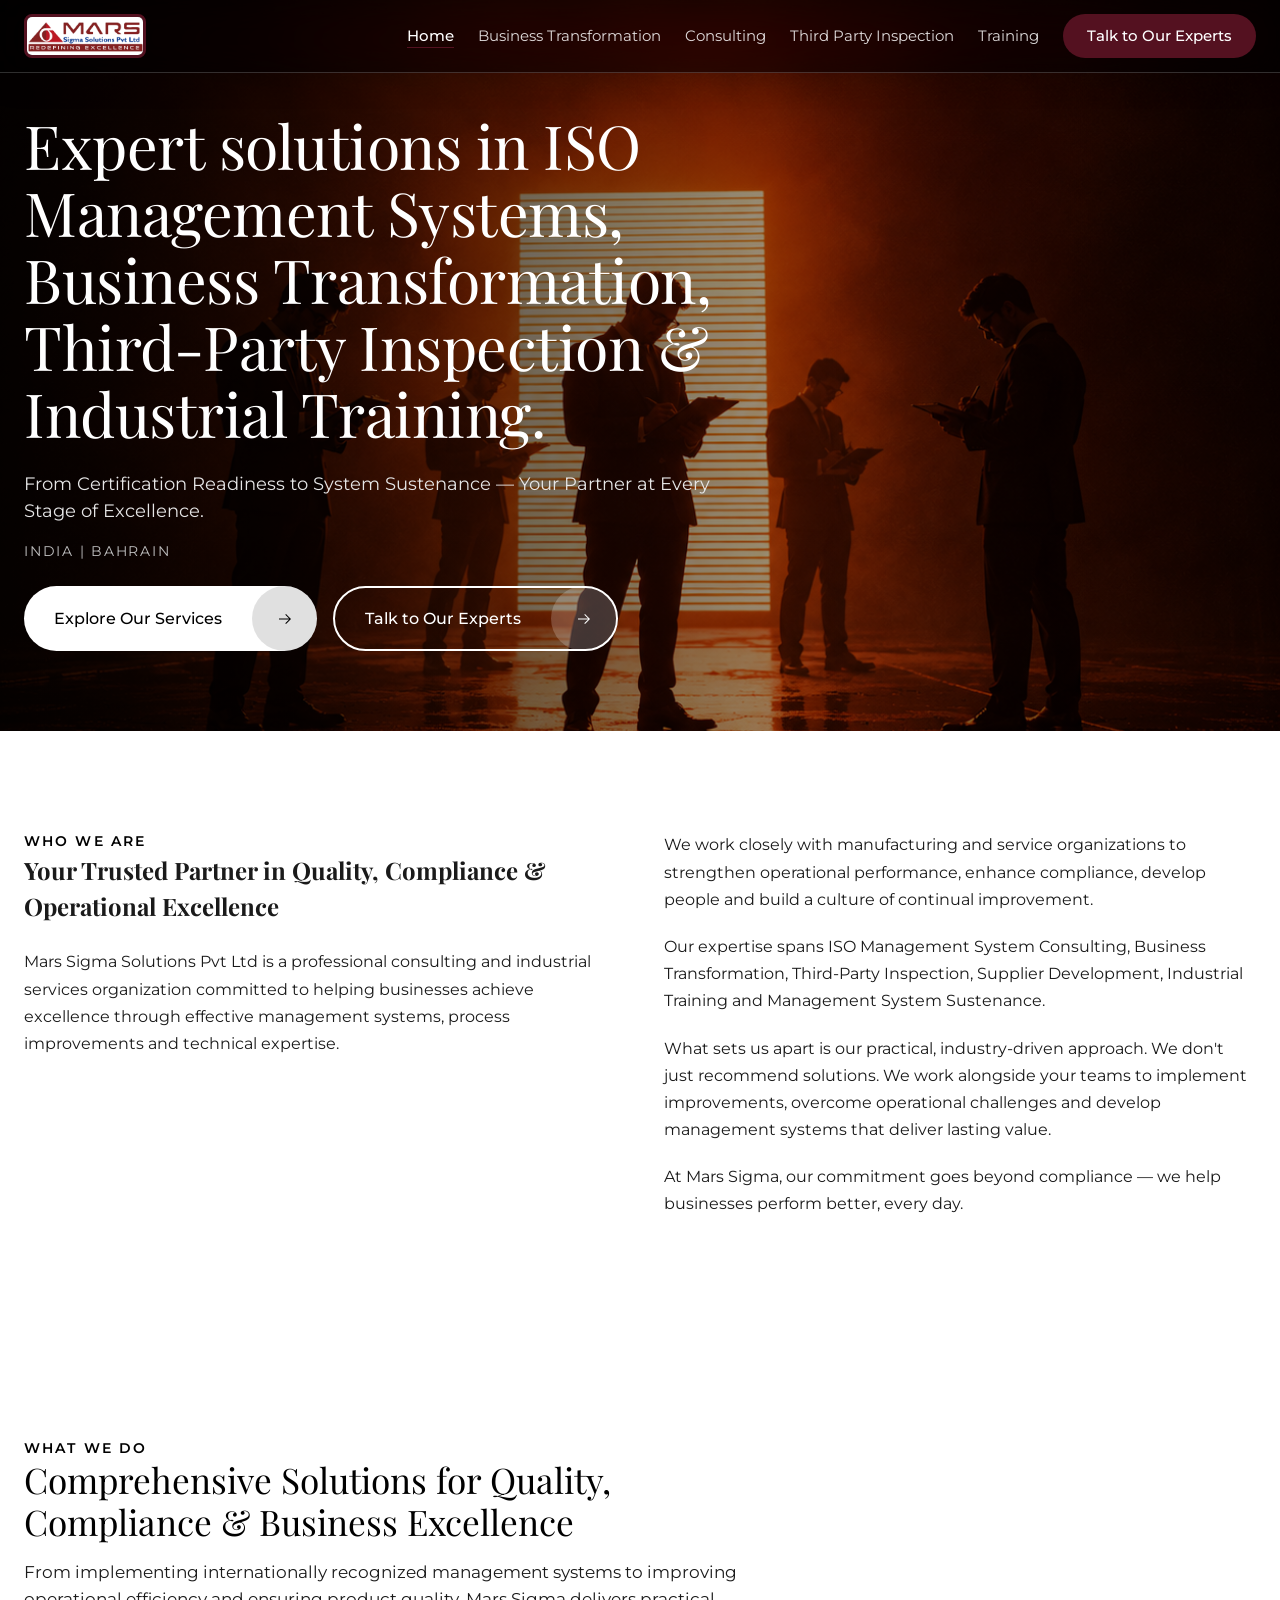
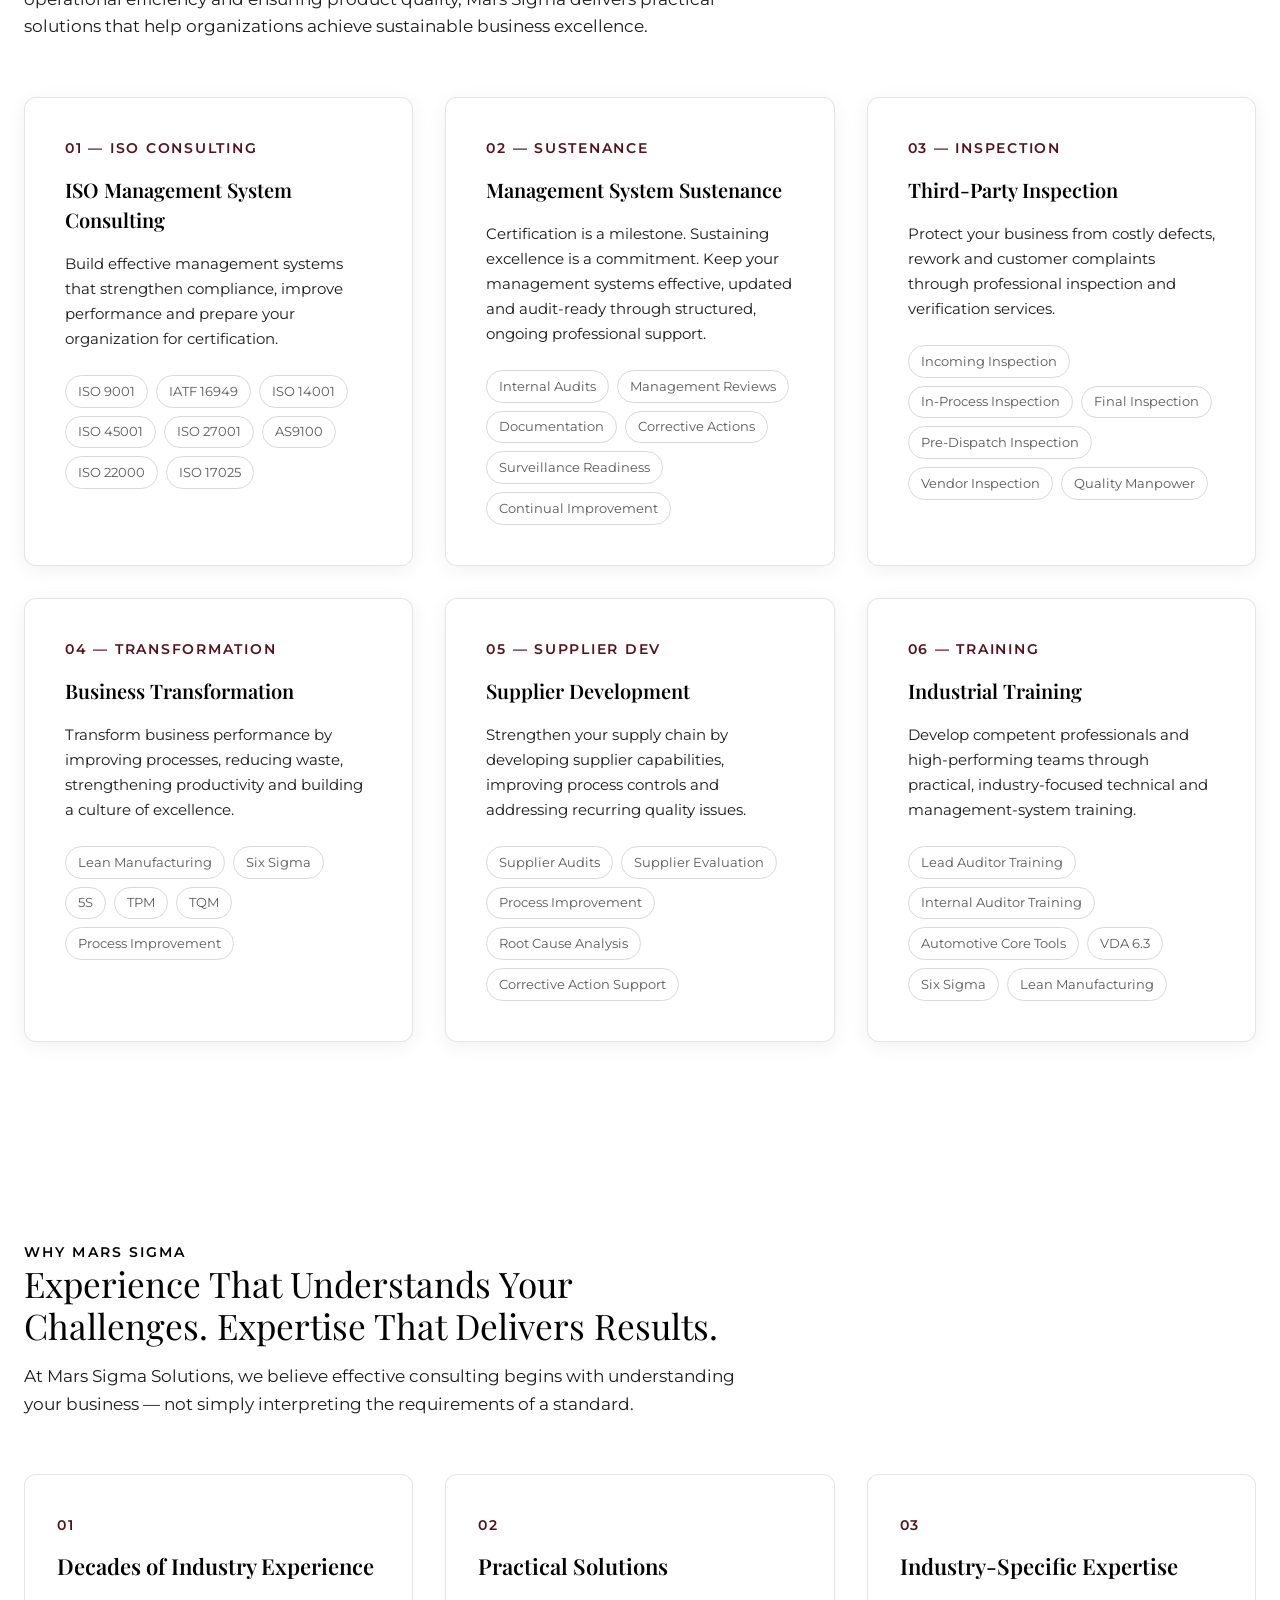
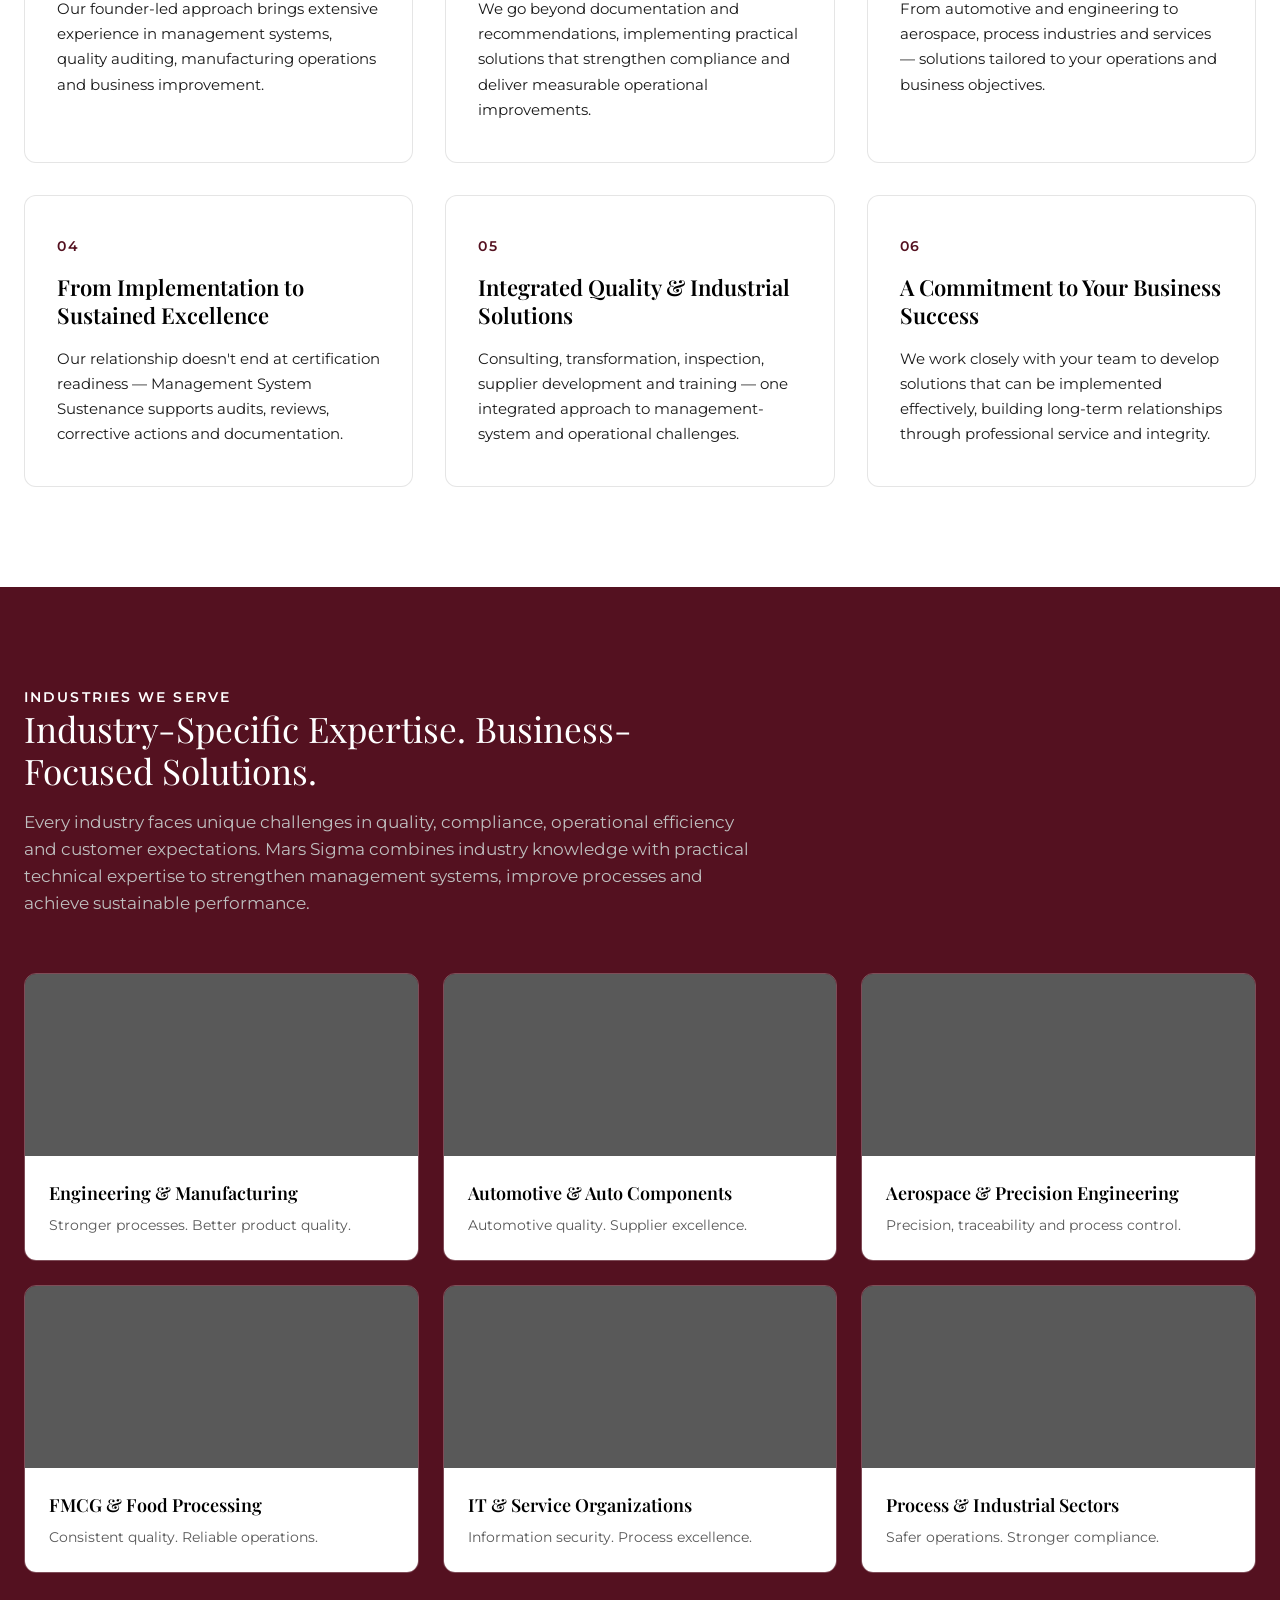
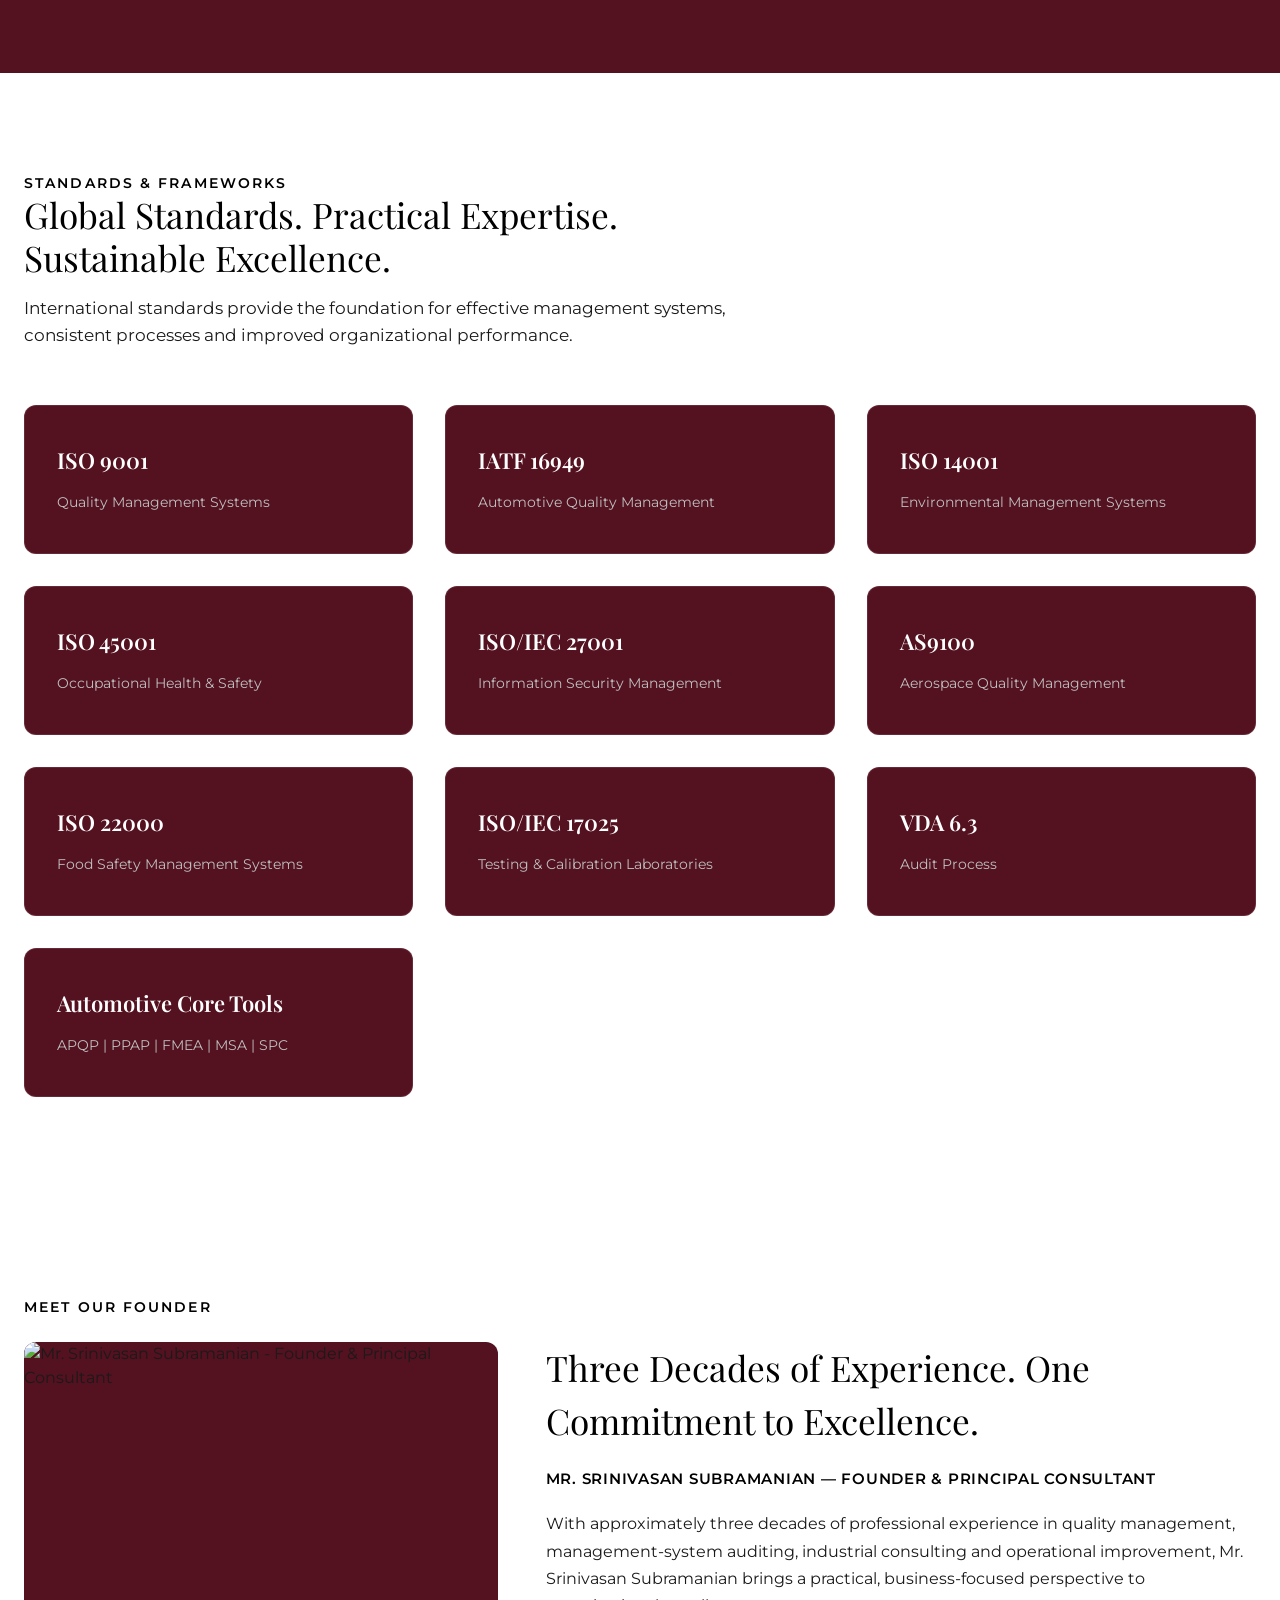
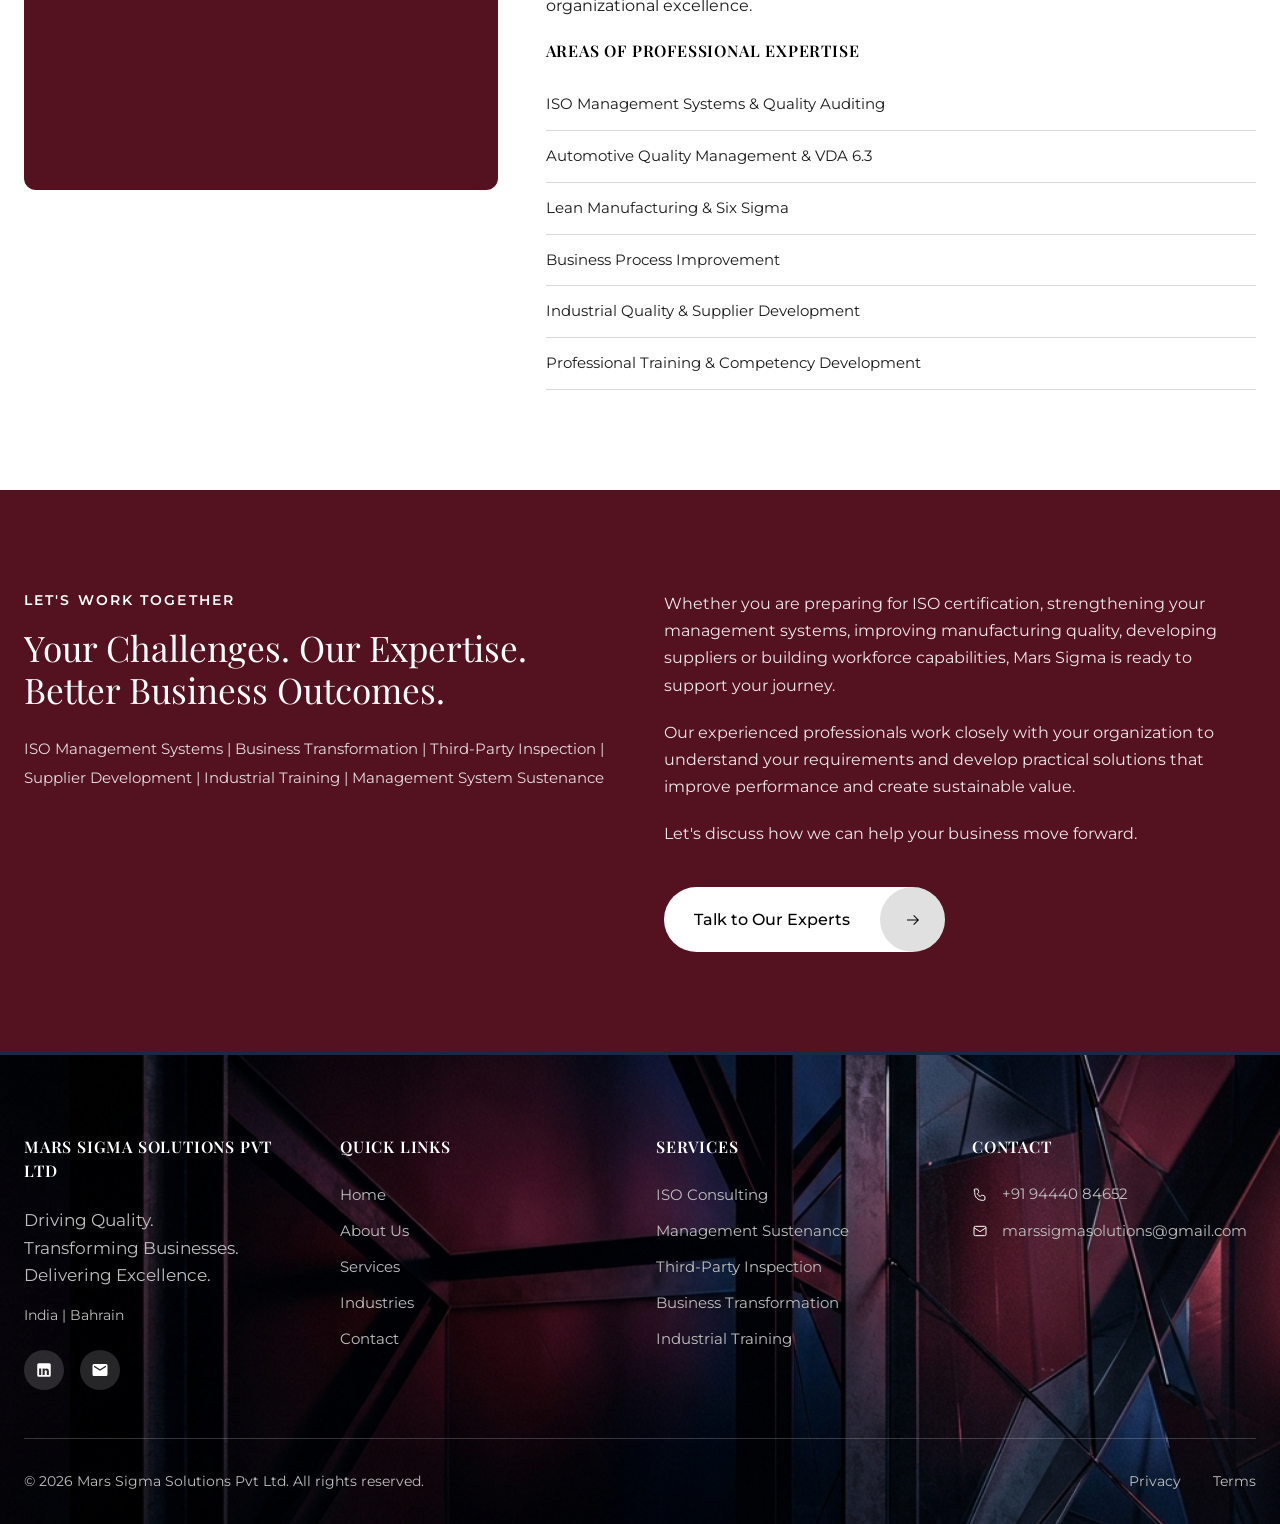
==== commit f63013d3: "updated website det" ====
--- a/index.html
+++ b/index.html
@@ -537,7 +537,7 @@
     flex-direction: column;
     align-items: flex-start;
     gap: 0;
-    background: rgba(0, 0, 0, 0.75);
+    background: #0a0a0a;
     backdrop-filter: blur(18px) saturate(160%);
     -webkit-backdrop-filter: blur(18px) saturate(160%);
     border-bottom: 1px solid rgba(255,255,255,0.18);
@@ -652,7 +652,6 @@
   <div class="container large-hero-div">
     <div class="hero-box">
       <div class="hero-eyebrow">
-        DRIVING QUALITY. TRANSFORMING BUSINESSES. DELIVERING EXCELLENCE.
       </div>
       <h1>Expert solutions in ISO Management Systems, Business Transformation,<br>Third-Party Inspection &amp; Industrial Training.</h1>
       <div class="hero-tagline">From Certification Readiness to System Sustenance — Your Partner at Every Stage of Excellence.</div>
@@ -702,24 +701,6 @@
       </div>
     </div>
 
-    <div class="stat-grid">
-      <div class="stat">
-        <div class="stat-num">25+</div>
-        <div class="stat-label">Years of Industry Experience</div>
-      </div>
-      <div class="stat">
-        <div class="stat-num">1500+</div>
-        <div class="stat-label">Organizations Supported</div>
-      </div>
-      <div class="stat">
-        <div class="stat-num">5,000+</div>
-        <div class="stat-label">Professionals Trained</div>
-      </div>
-      <div class="stat">
-        <div class="stat-num">5+</div>
-        <div class="stat-label">Countries Served</div>
-      </div>
-    </div>
   </div>
 </section>
 
@@ -790,7 +771,7 @@
         <h3>Industrial Training</h3>
         <p>Develop competent professionals and high-performing teams through practical, industry-focused technical and management-system training.</p>
         <ul class="tag-list">
-          <li>Lead Auditor</li><li>Internal Auditor</li><li>Automotive Core Tools</li>
+          <li>Lead Auditor Training</li><li>Internal Auditor Training</li><li>Automotive Core Tools</li>
           <li>VDA 6.3</li><li>Six Sigma</li><li>Lean Manufacturing</li>
         </ul>
       </article>
@@ -940,11 +921,8 @@
         <h2>Three Decades of Experience. One Commitment to Excellence.</h2>
         <div class="founder-role">Mr. Srinivasan Subramanian — Founder &amp; Principal Consultant</div>
         <p>
-          With approximately three decades of professional experience in quality management, management-system auditing, industrial consulting and operational improvement, Mr. Subramanian Srinivasan brings a practical, business-focused perspective to organizational excellence.
+          With approximately three decades of professional experience in quality management, management-system auditing, industrial consulting and operational improvement, Mr. Srinivasan Subramanian brings a practical, business-focused perspective to organizational excellence.
         </p>
-        <div class="founder-quote">
-          <p>"Quality should not exist merely in documents or audit reports. It should be reflected in the way an organization operates, performs and continually improves."</p>
-        </div>
         <h3 style="font-size:1rem; font-weight:600; letter-spacing:.05em; text-transform:uppercase; margin-bottom:1rem; color:var(--black);">Areas of Professional Expertise</h3>
         <ul class="founder-expertise">
           <li>ISO Management Systems &amp; Quality Auditing</li>
@@ -1012,7 +990,7 @@
           <a href="https://www.linkedin.com/" class="social-link" aria-label="LinkedIn">
             <svg width="18" height="18" viewBox="0 0 24 24" fill="currentColor" xmlns="http://www.w3.org/2000/svg"><path d="M19 3a2 2 0 0 1 2 2v14a2 2 0 0 1-2 2H5a2 2 0 0 1-2-2V5a2 2 0 0 1 2-2h14m-.5 15.5v-5.3a3.26 3.26 0 0 0-3.26-3.26c-.85 0-1.84.52-2.32 1.3v-1.11h-2.79v8.37h2.79v-4.93c0-.77.62-1.4 1.39-1.4a1.4 1.4 0 0 1 1.4 1.4v4.93h2.79M6.88 8.56a1.33 1.33 0 1 1 0-2.66 1.33 1.33 0 0 1 0 2.66m1.39 9.94v-8.37H5.5v8.37h2.77z"/></svg>
           </a>
-          <a href="mailto:info@marssigma.com" class="social-link" aria-label="Email Mars Sigma">
+          <a href="mailto:marssigmasolutions@gmail.com" class="social-link" aria-label="Email Mars Sigma">
             <svg width="18" height="18" viewBox="0 0 24 24" fill="currentColor" xmlns="http://www.w3.org/2000/svg"><path d="M20 4H4a2 2 0 0 0-2 2v12a2 2 0 0 0 2 2h16a2 2 0 0 0 2-2V6a2 2 0 0 0-2-2m0 4-8 5-8-5V6l8 5 8-5v2z"/></svg>
           </a>
         </div>
@@ -1045,7 +1023,7 @@
         </div>
         <div class="contact-line">
           <svg width="16" height="16" viewBox="0 0 24 24" fill="none" xmlns="http://www.w3.org/2000/svg"><rect x="3" y="5" width="18" height="14" rx="2" stroke="currentColor" stroke-width="1.5"/><path d="m3 7 9 6 9-6" stroke="currentColor" stroke-width="1.5"/></svg>
-          <a href="mailto:info@marssigma.com">info@marssigma.com</a>
+          <a href="mailto:marssigmasolutions@gmail.com">marssigmasolutions@gmail.com</a>
         </div>
       </div>
     </div>
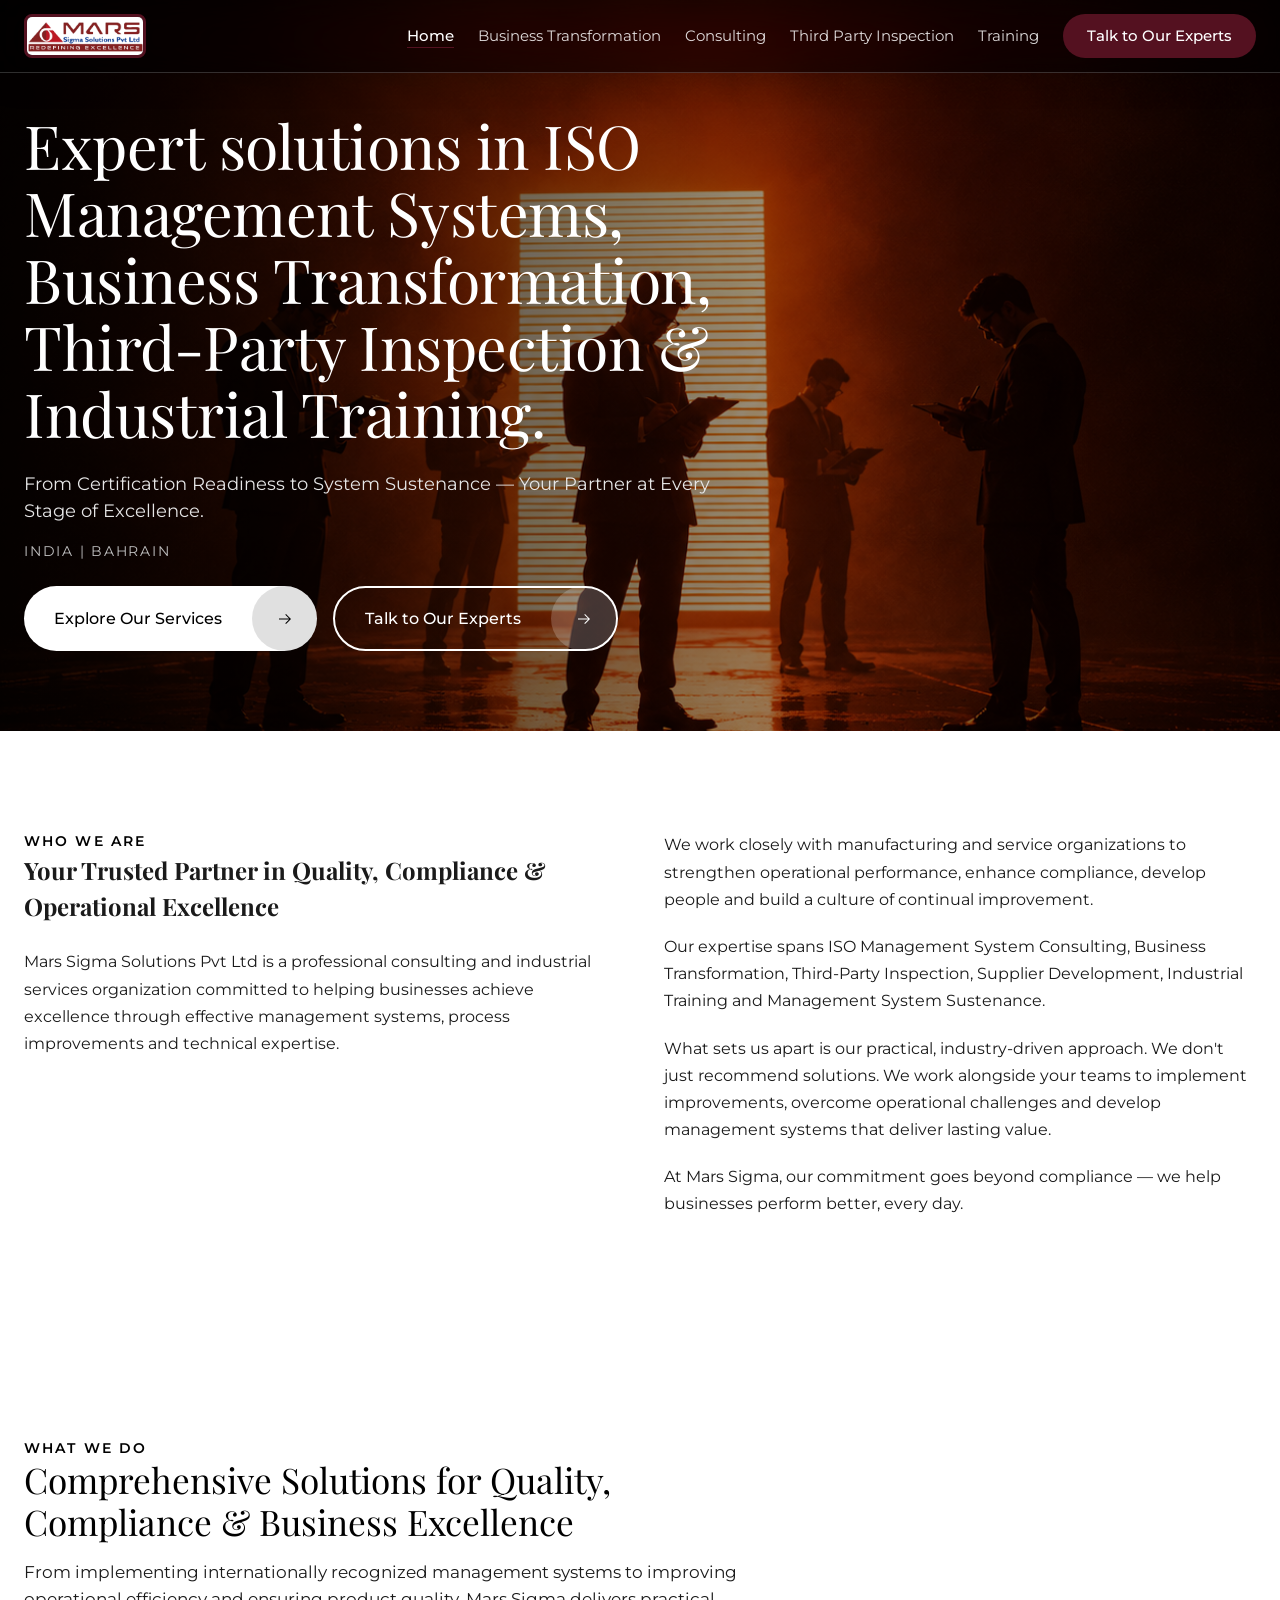
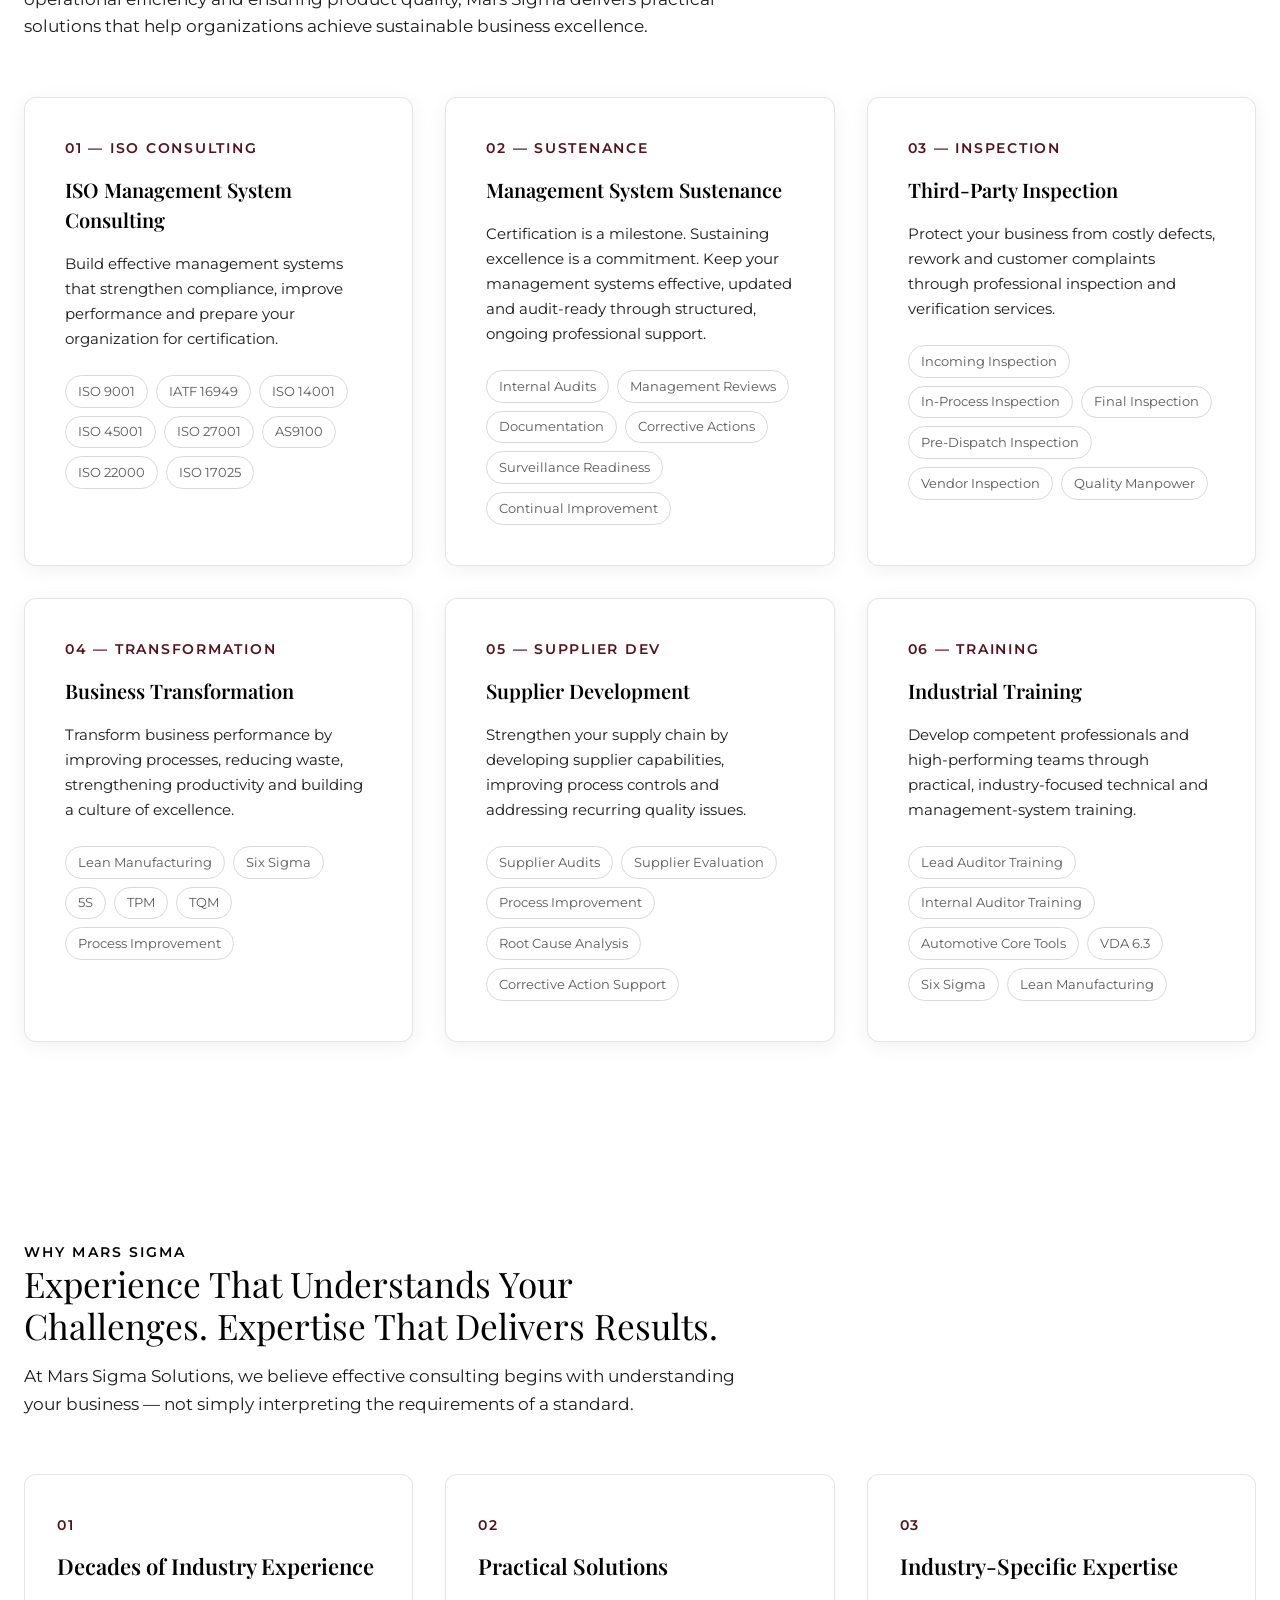
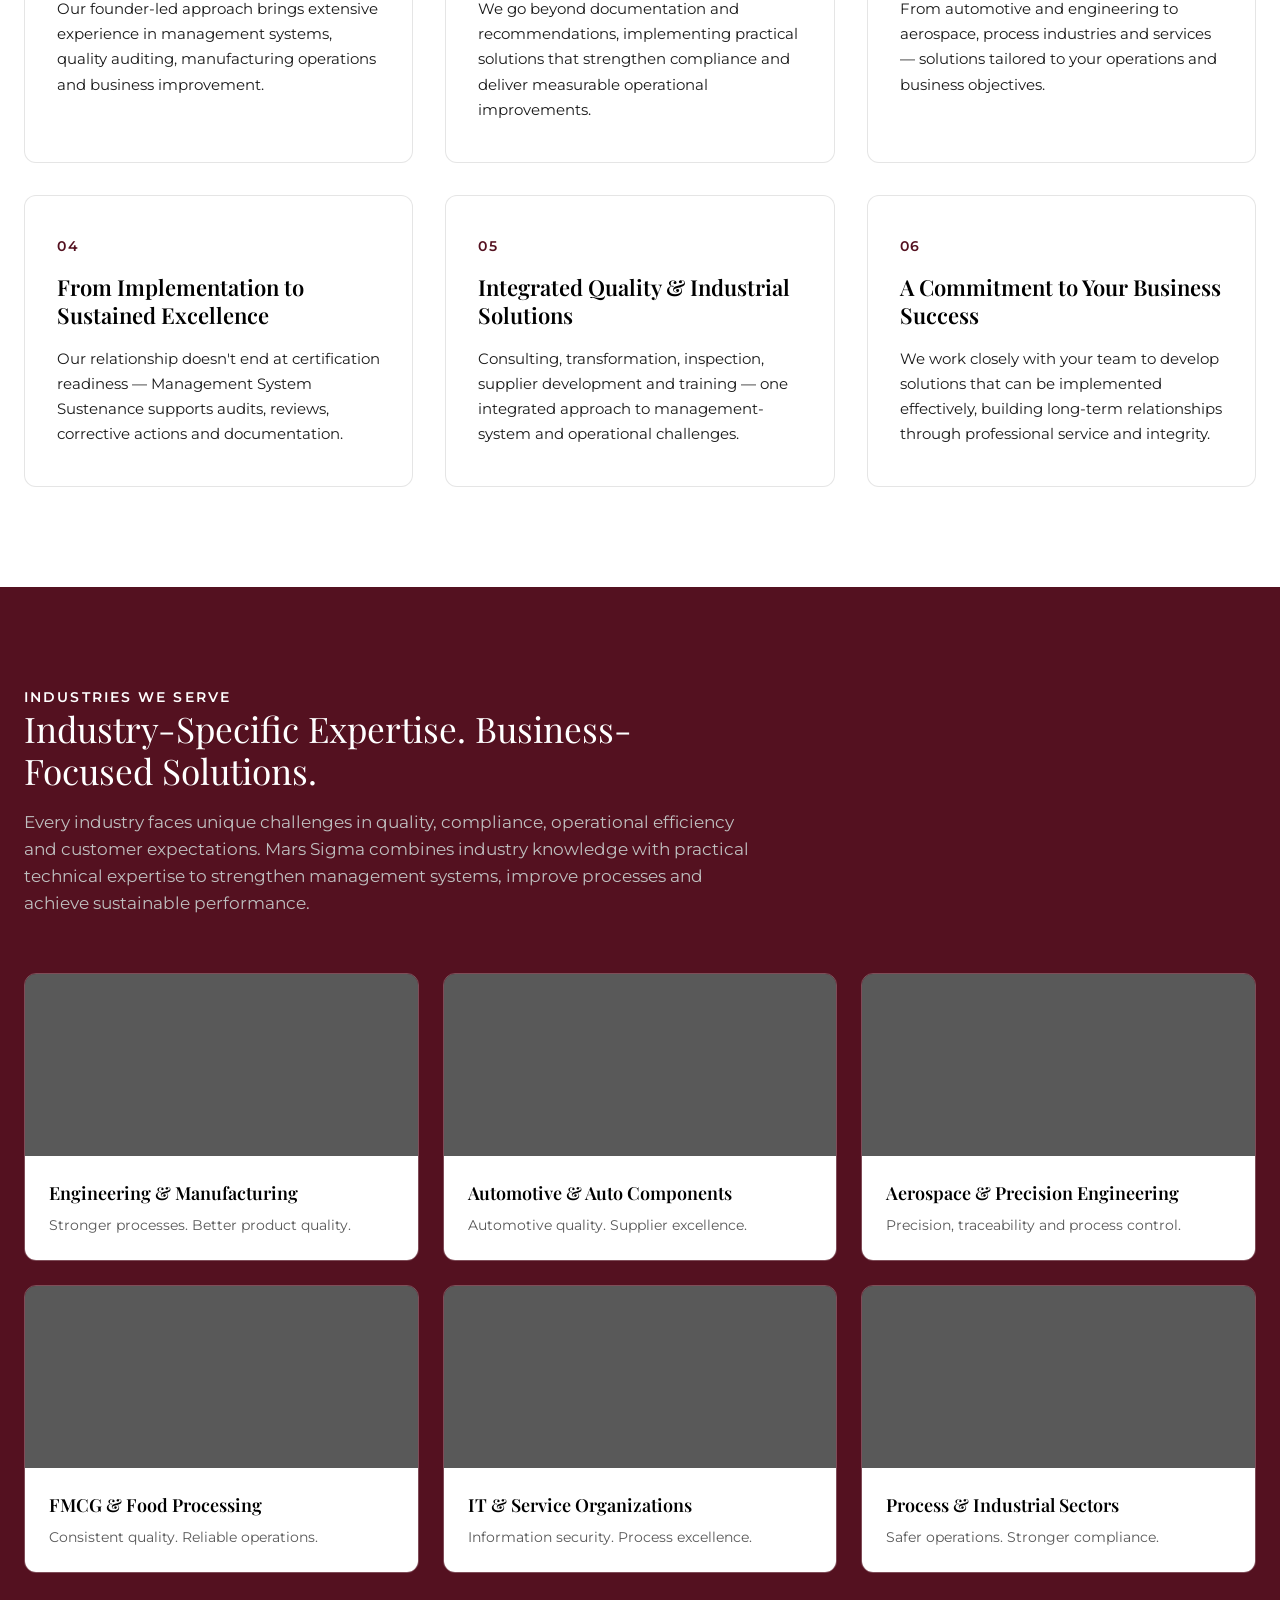
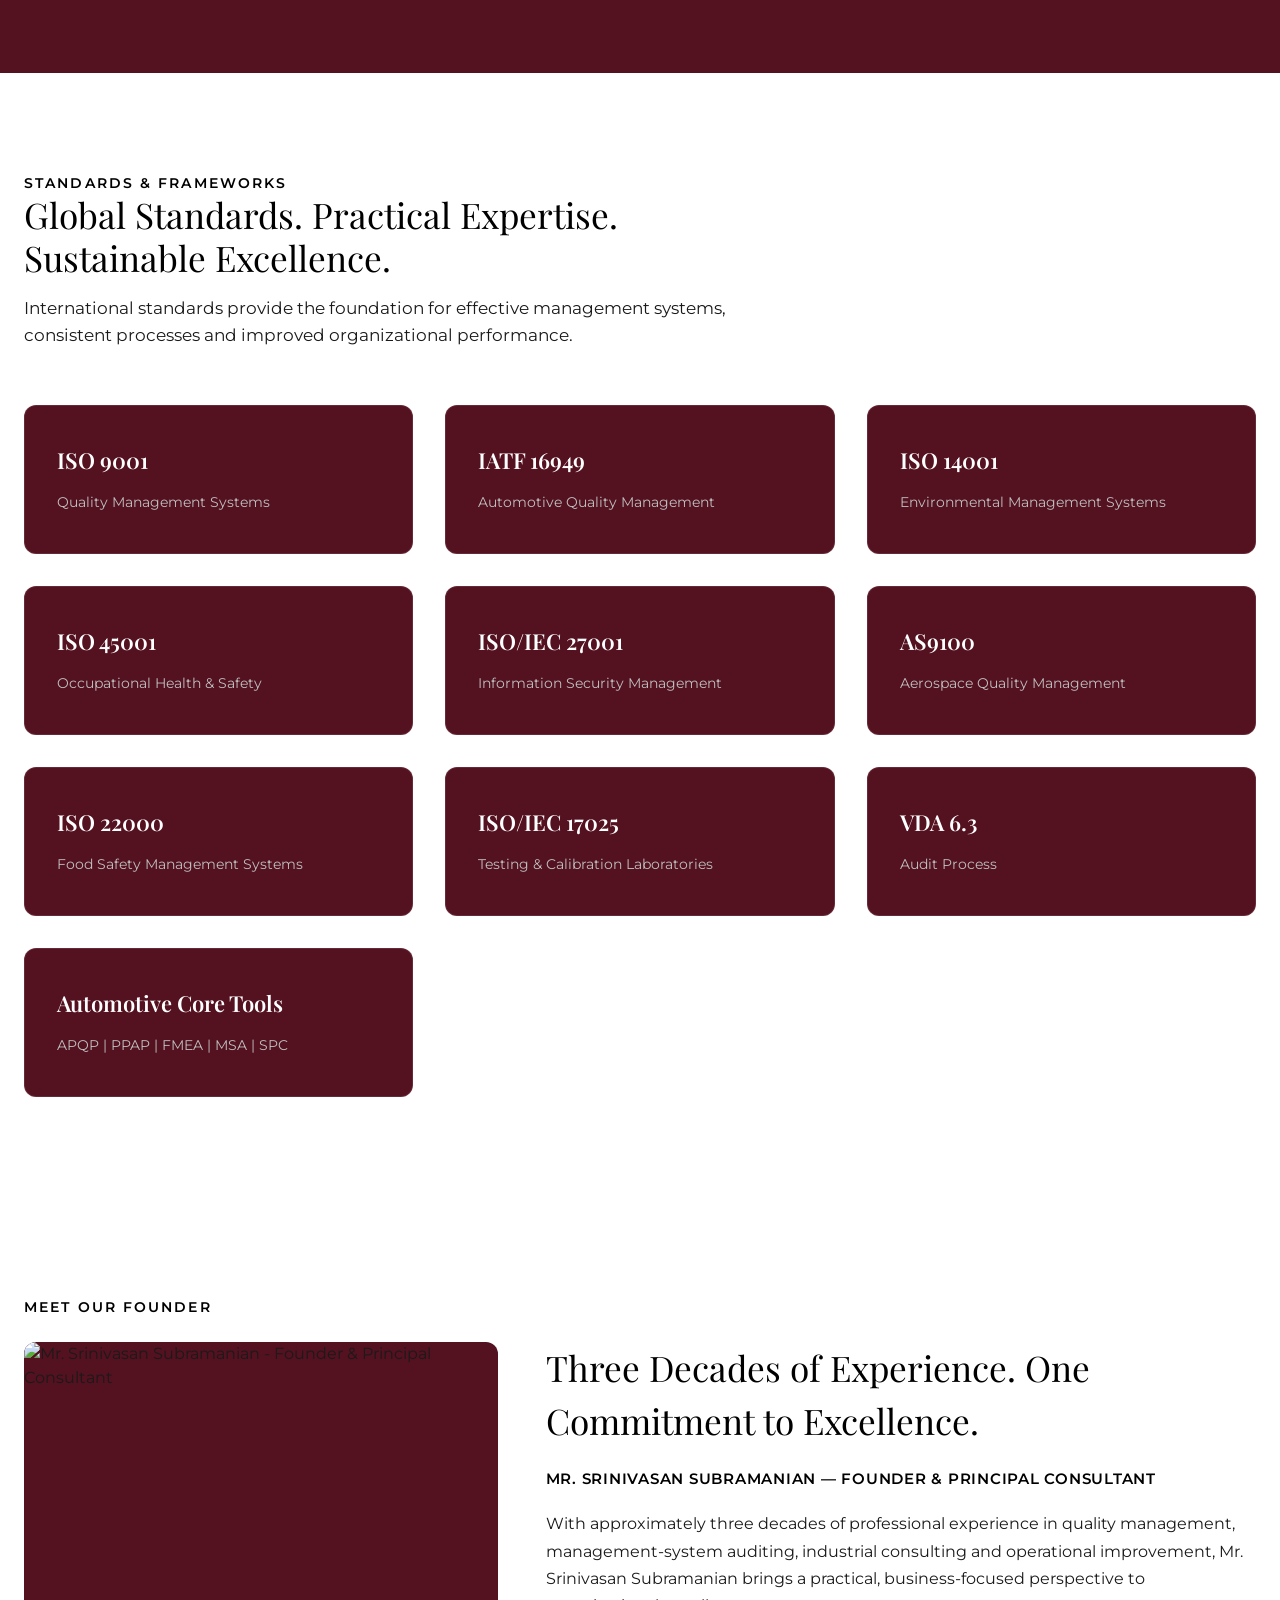
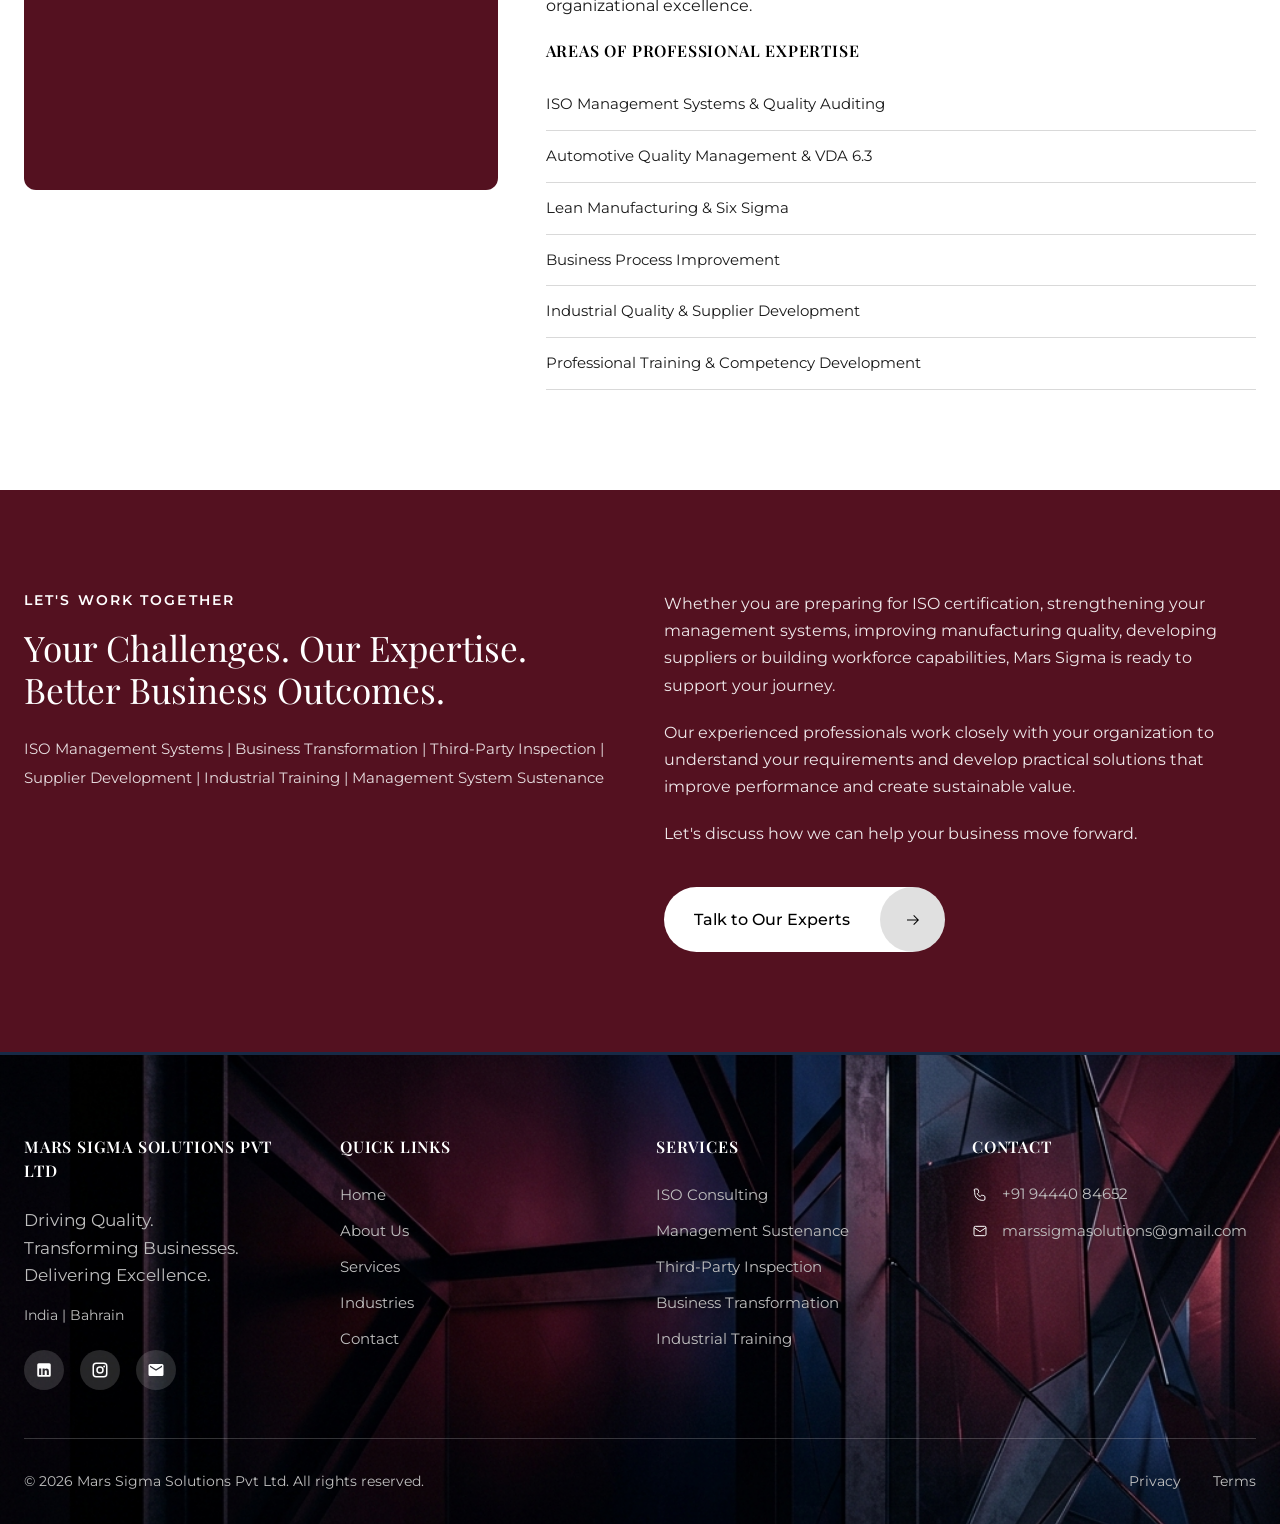
==== commit ac1f119e: "updated website det" ====
--- a/index.html
+++ b/index.html
@@ -987,8 +987,11 @@
         <div class="footer-tagline">Driving Quality.<br>Transforming Businesses.<br>Delivering Excellence.</div>
         <div class="footer-loc">India | Bahrain</div>
         <div class="social-links" style="margin-top:1.5rem;">
-          <a href="https://www.linkedin.com/" class="social-link" aria-label="LinkedIn">
+          <a href="https://www.linkedin.com/company/mars-sigma-solutions-pvt-ltd/" class="social-link" aria-label="LinkedIn" target="_blank" rel="noopener noreferrer">
             <svg width="18" height="18" viewBox="0 0 24 24" fill="currentColor" xmlns="http://www.w3.org/2000/svg"><path d="M19 3a2 2 0 0 1 2 2v14a2 2 0 0 1-2 2H5a2 2 0 0 1-2-2V5a2 2 0 0 1 2-2h14m-.5 15.5v-5.3a3.26 3.26 0 0 0-3.26-3.26c-.85 0-1.84.52-2.32 1.3v-1.11h-2.79v8.37h2.79v-4.93c0-.77.62-1.4 1.39-1.4a1.4 1.4 0 0 1 1.4 1.4v4.93h2.79M6.88 8.56a1.33 1.33 0 1 1 0-2.66 1.33 1.33 0 0 1 0 2.66m1.39 9.94v-8.37H5.5v8.37h2.77z"/></svg>
+          </a>
+          <a href="https://www.instagram.com/marssigma?rpxt=ZDNlZDc0MzIxNw==" class="social-link" aria-label="Instagram" target="_blank" rel="noopener noreferrer">
+            <svg width="18" height="18" viewBox="0 0 24 24" fill="currentColor" xmlns="http://www.w3.org/2000/svg" aria-hidden="true"><path d="M7 2h10a5 5 0 0 1 5 5v10a5 5 0 0 1-5 5H7a5 5 0 0 1-5-5V7a5 5 0 0 1 5-5Zm0 2a3 3 0 0 0-3 3v10a3 3 0 0 0 3 3h10a3 3 0 0 0 3-3V7a3 3 0 0 0-3-3H7Zm5 3a5 5 0 1 1 0 10 5 5 0 0 1 0-10Zm0 2a3 3 0 1 0 0 6 3 3 0 0 0 0-6Zm5.5-3a1.25 1.25 0 1 1 0 2.5 1.25 1.25 0 0 1 0-2.5Z"/></svg>
           </a>
           <a href="mailto:marssigmasolutions@gmail.com" class="social-link" aria-label="Email Mars Sigma">
             <svg width="18" height="18" viewBox="0 0 24 24" fill="currentColor" xmlns="http://www.w3.org/2000/svg"><path d="M20 4H4a2 2 0 0 0-2 2v12a2 2 0 0 0 2 2h16a2 2 0 0 0 2-2V6a2 2 0 0 0-2-2m0 4-8 5-8-5V6l8 5 8-5v2z"/></svg>
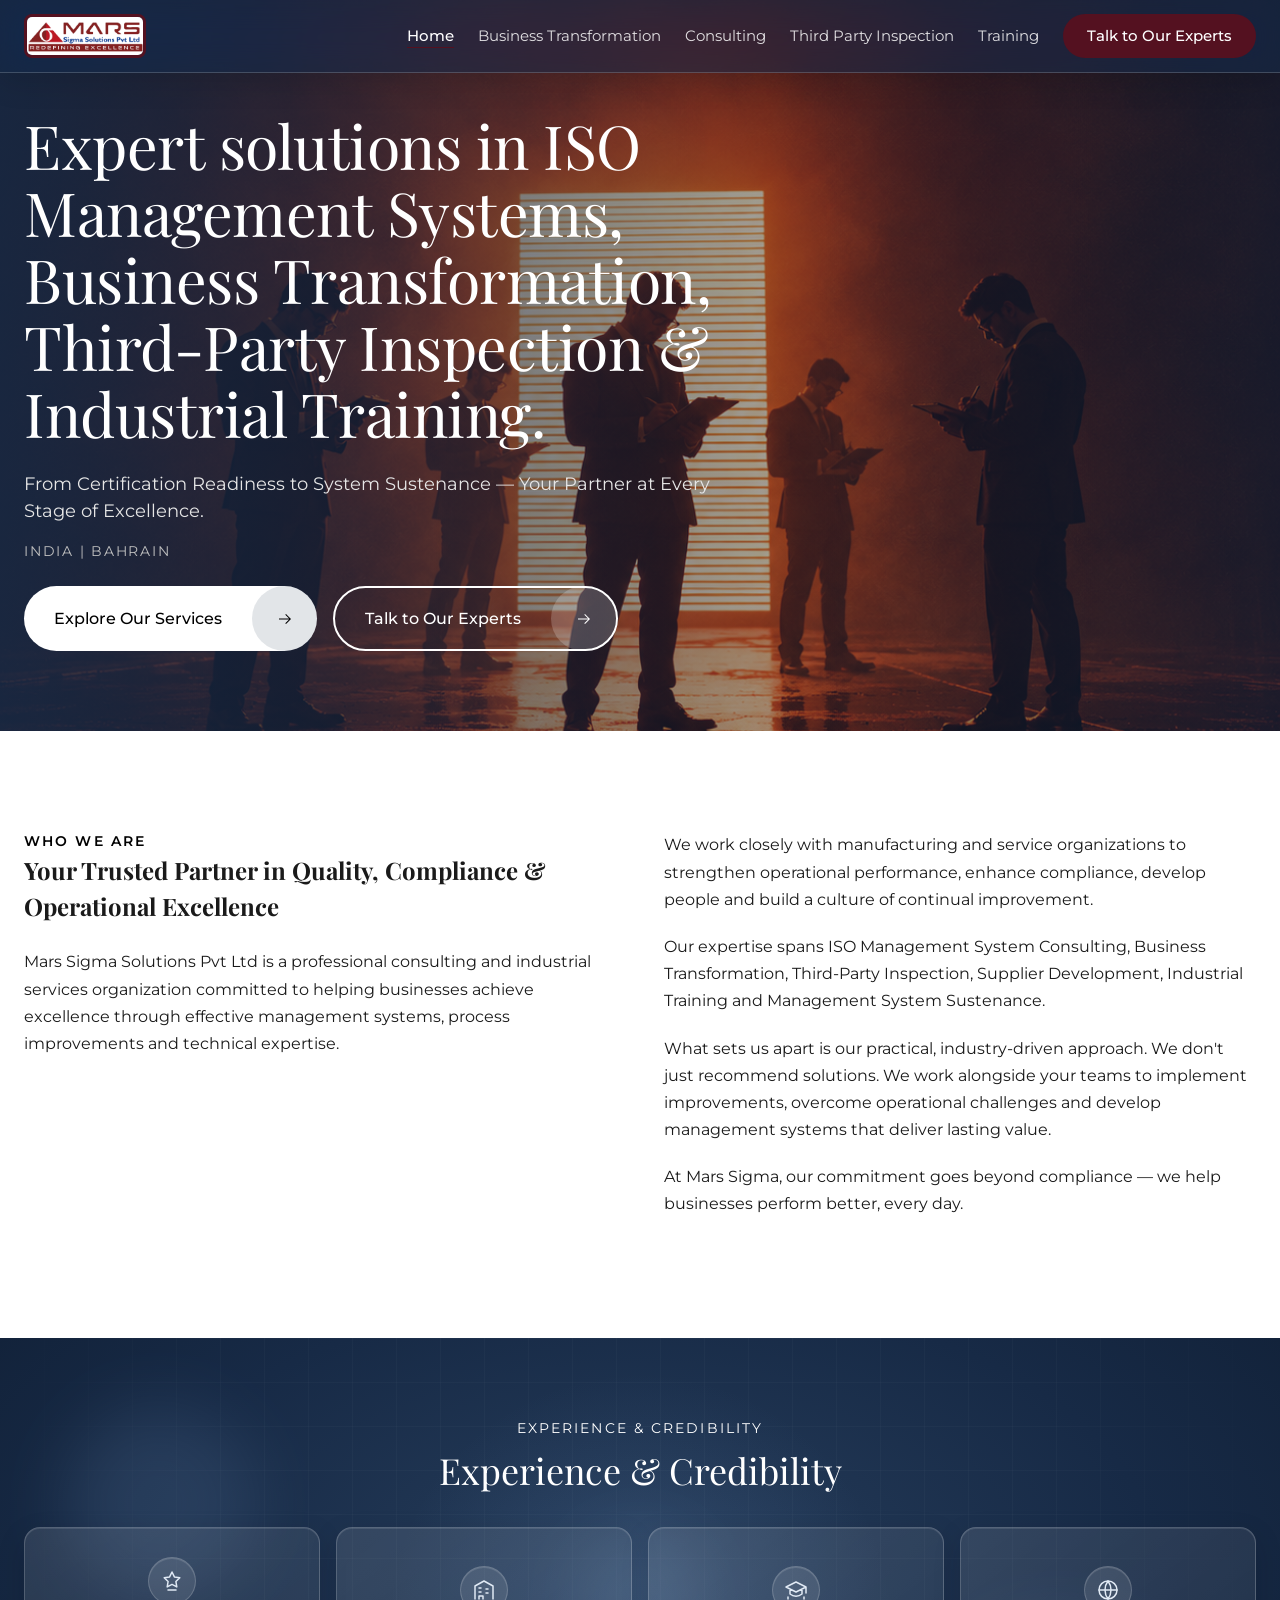
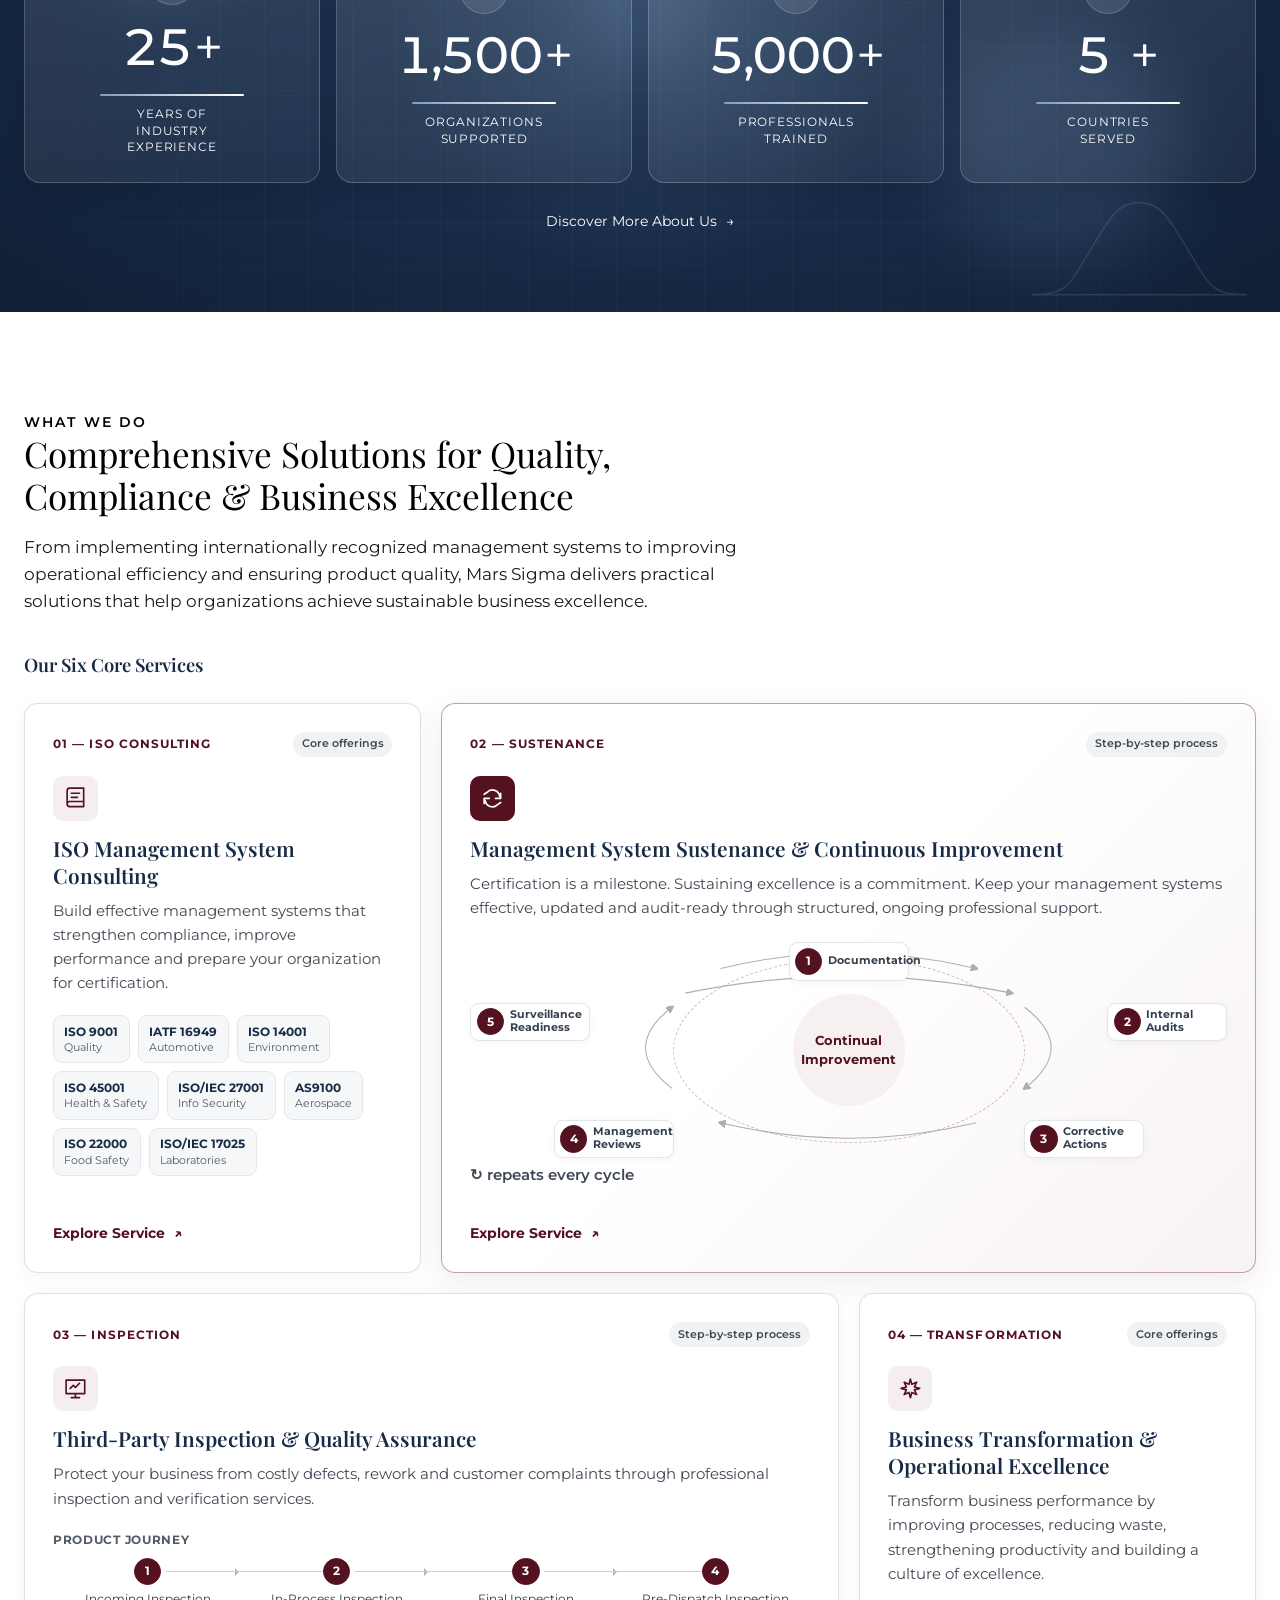
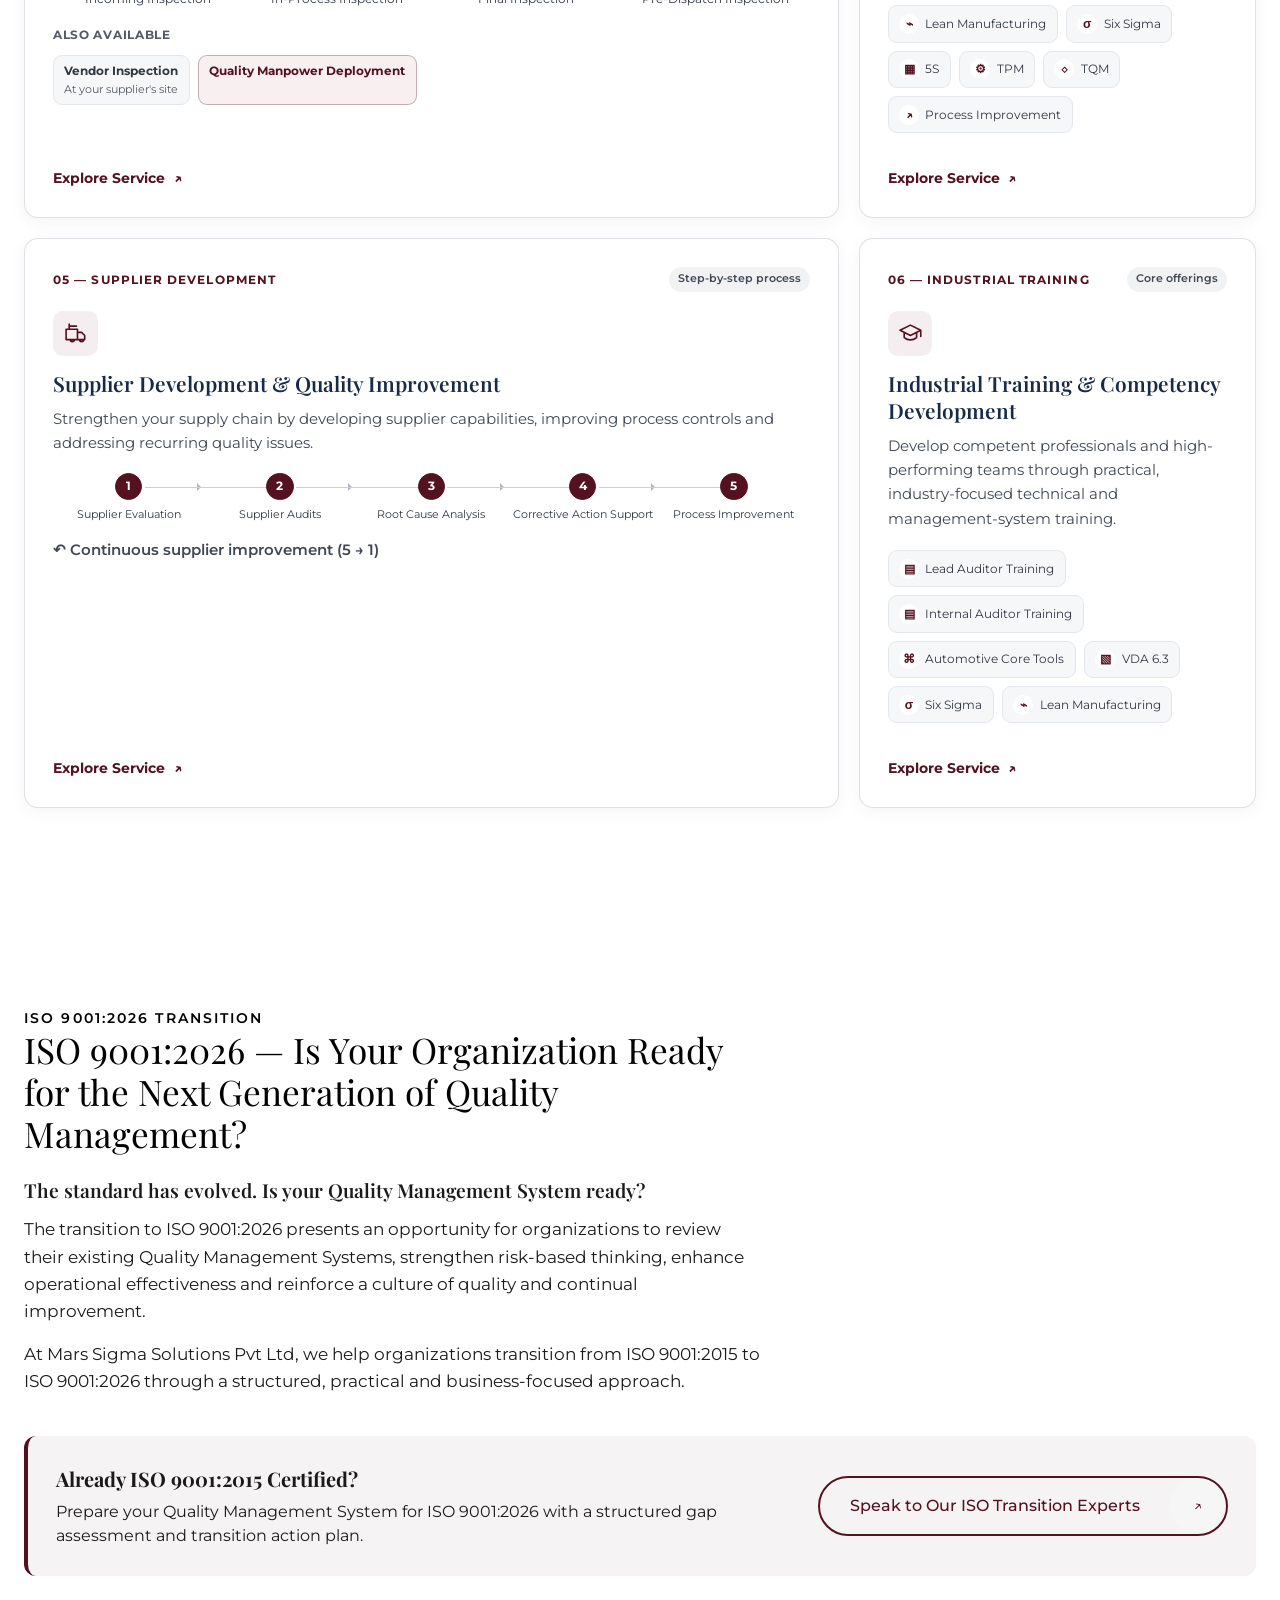
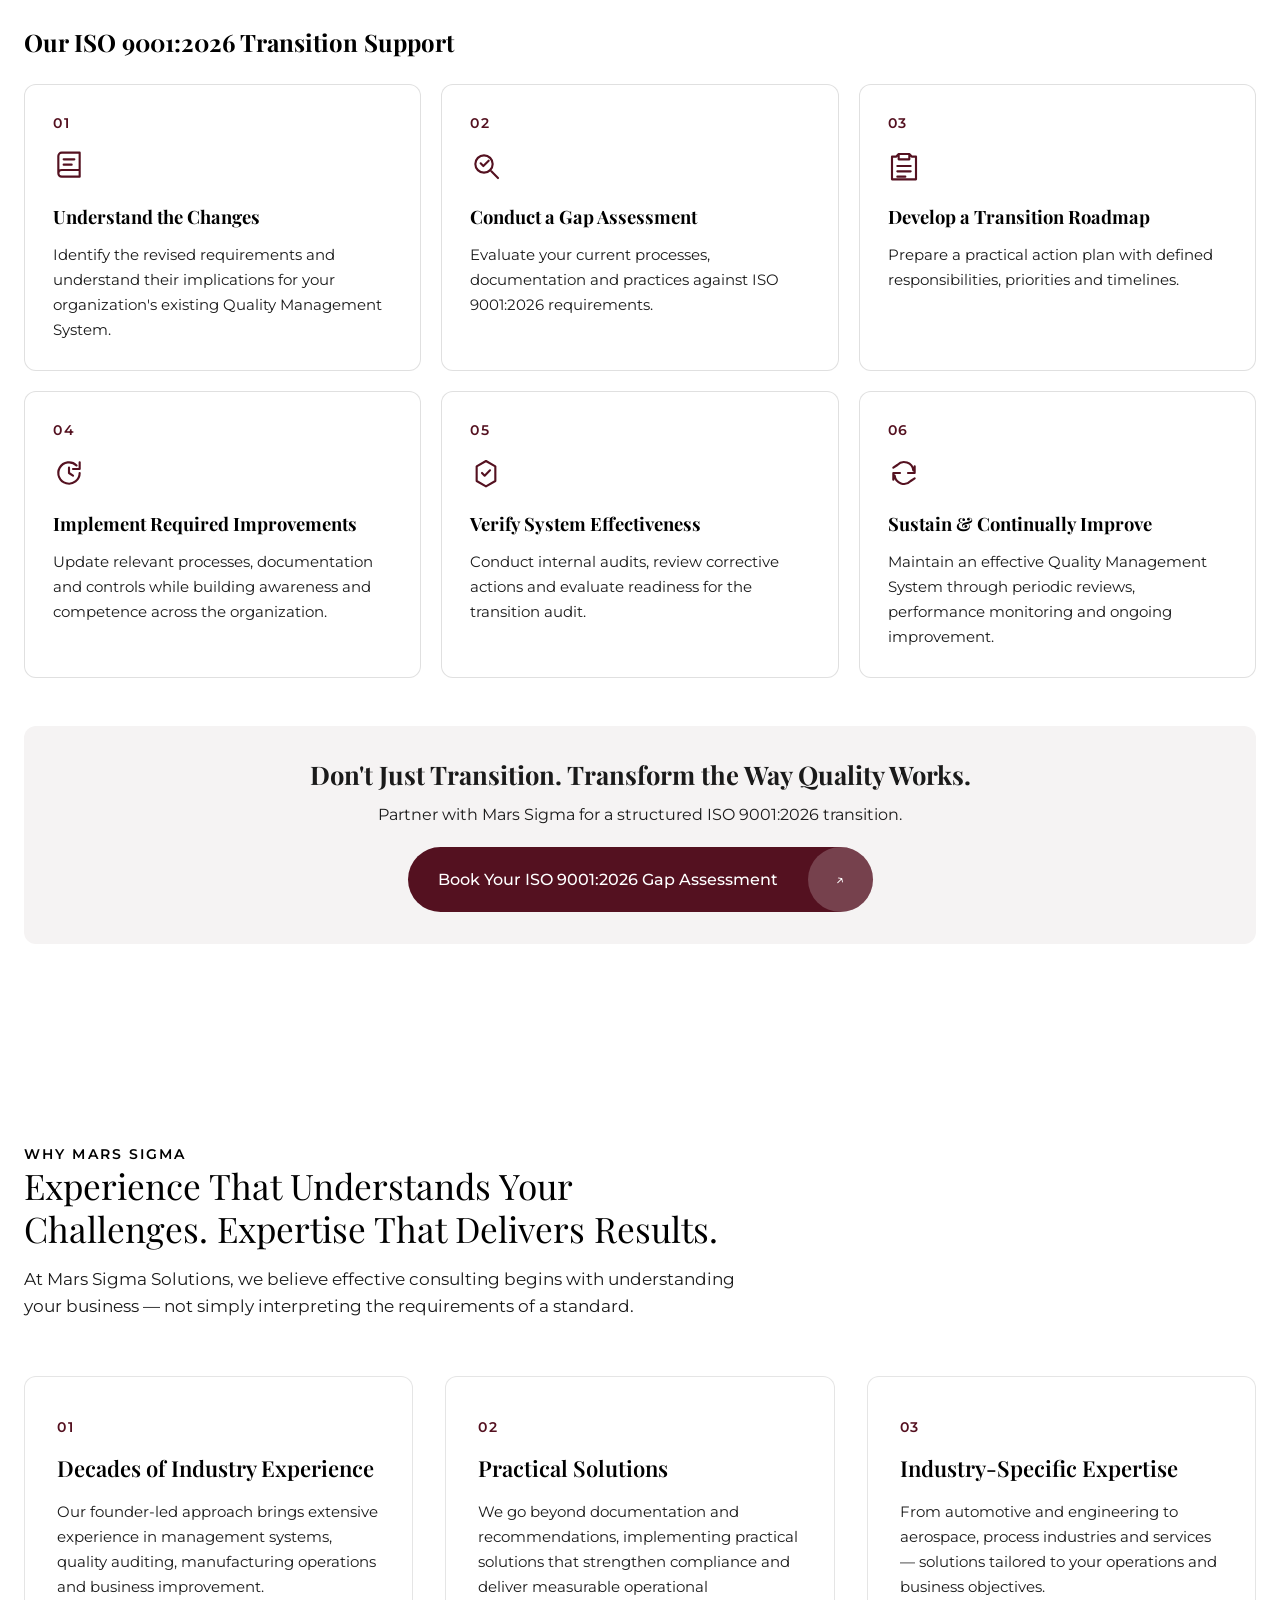
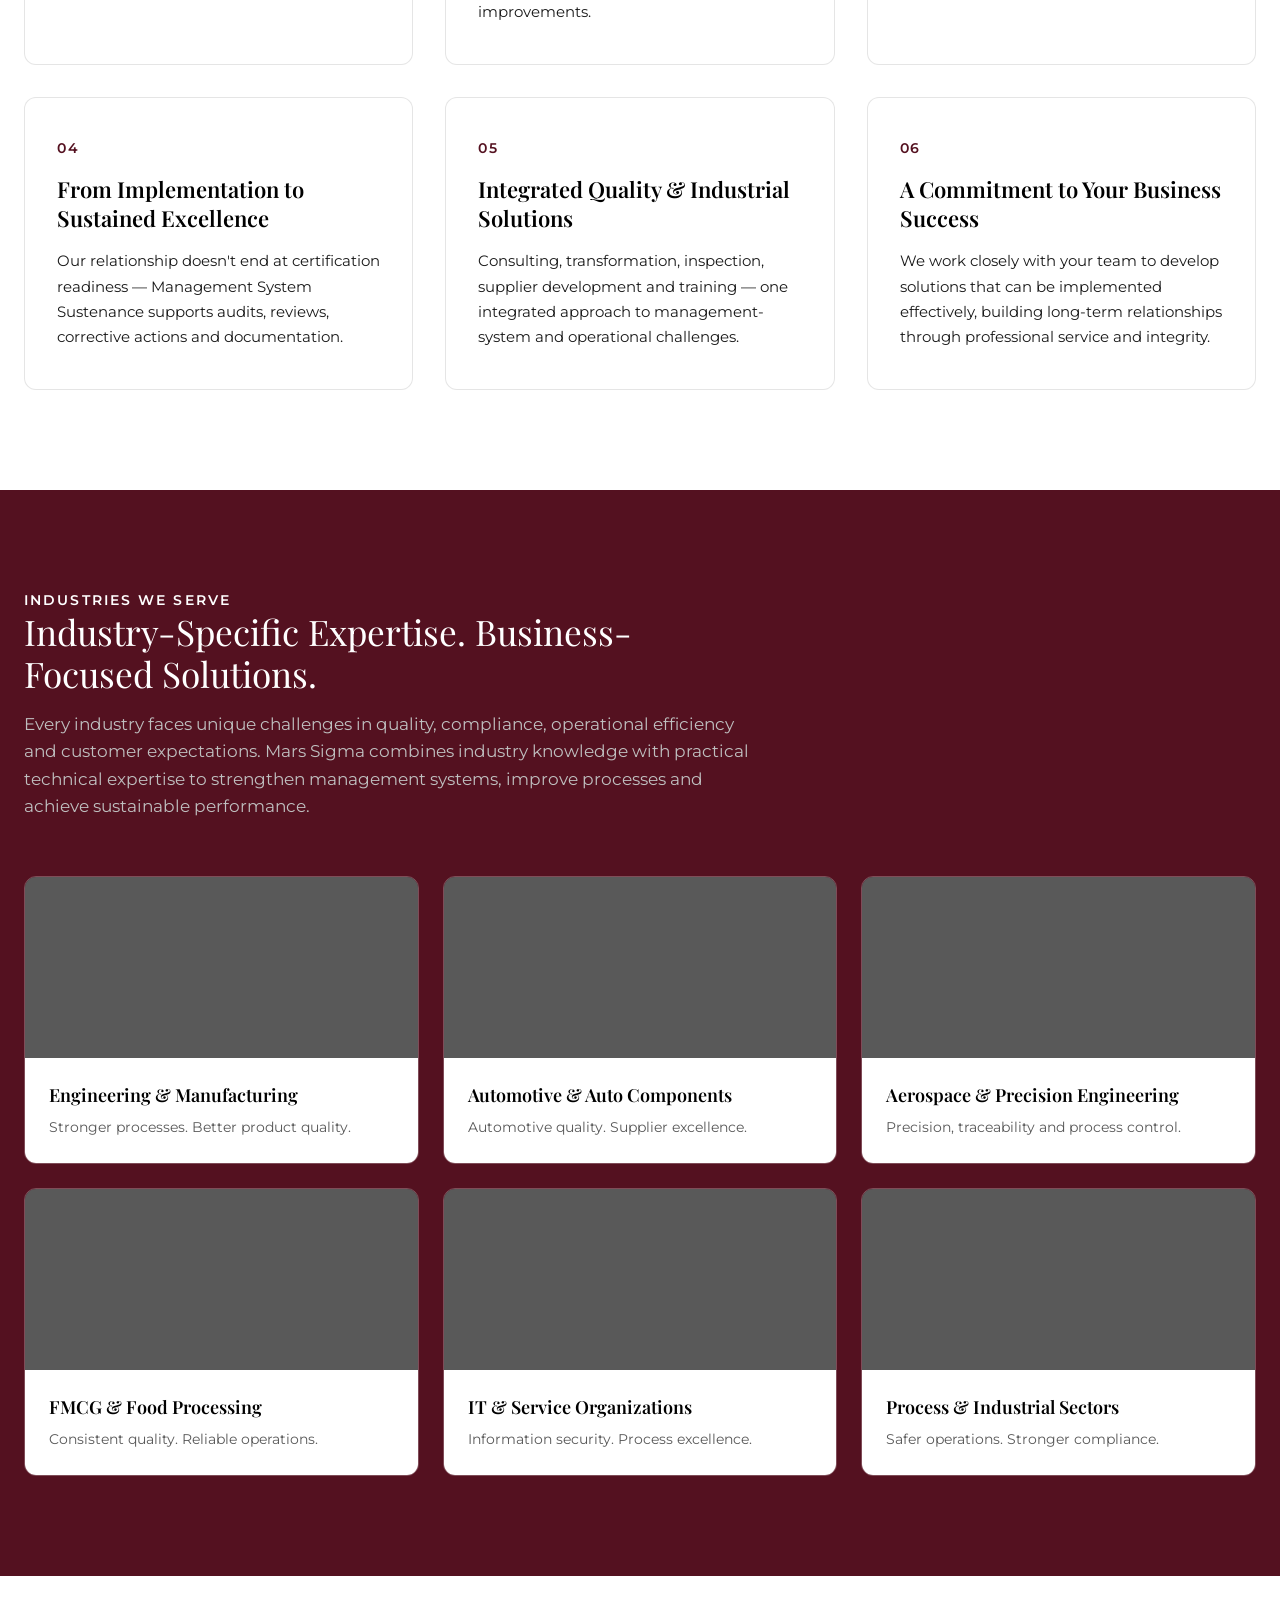
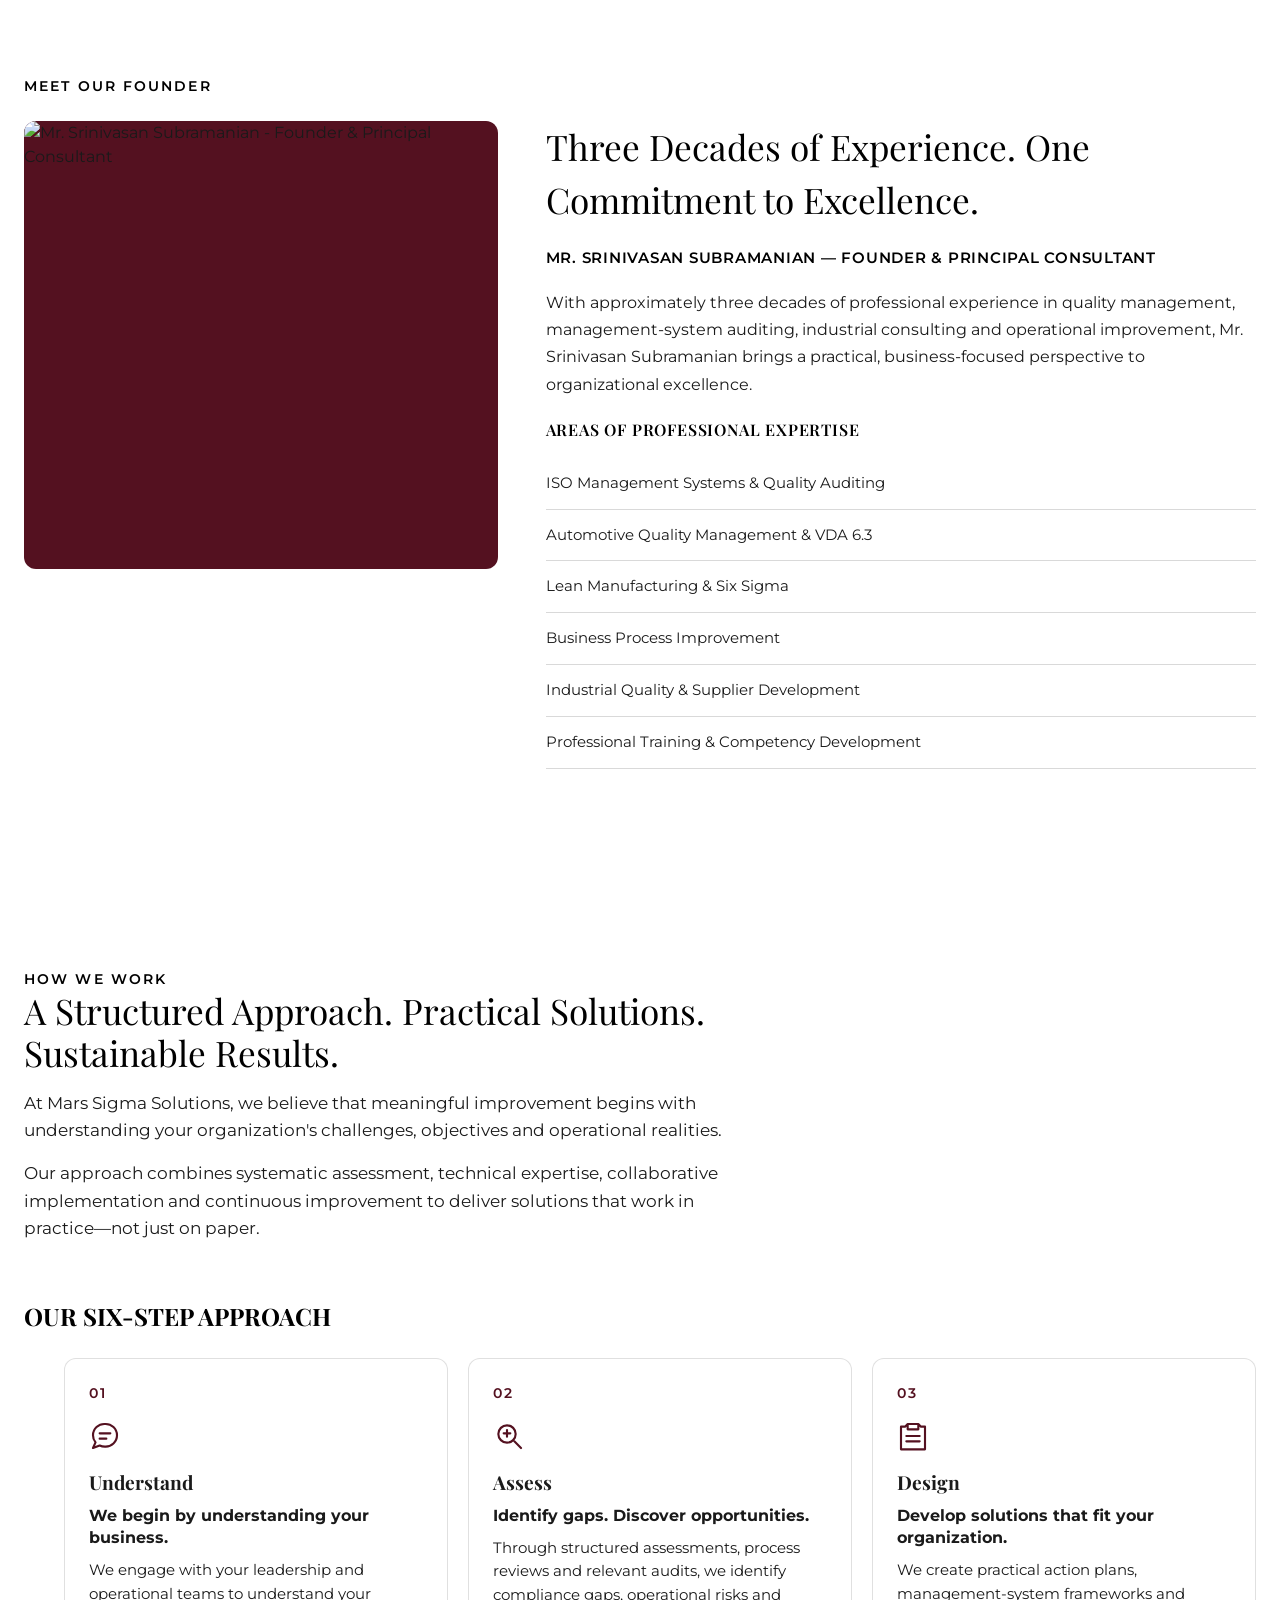
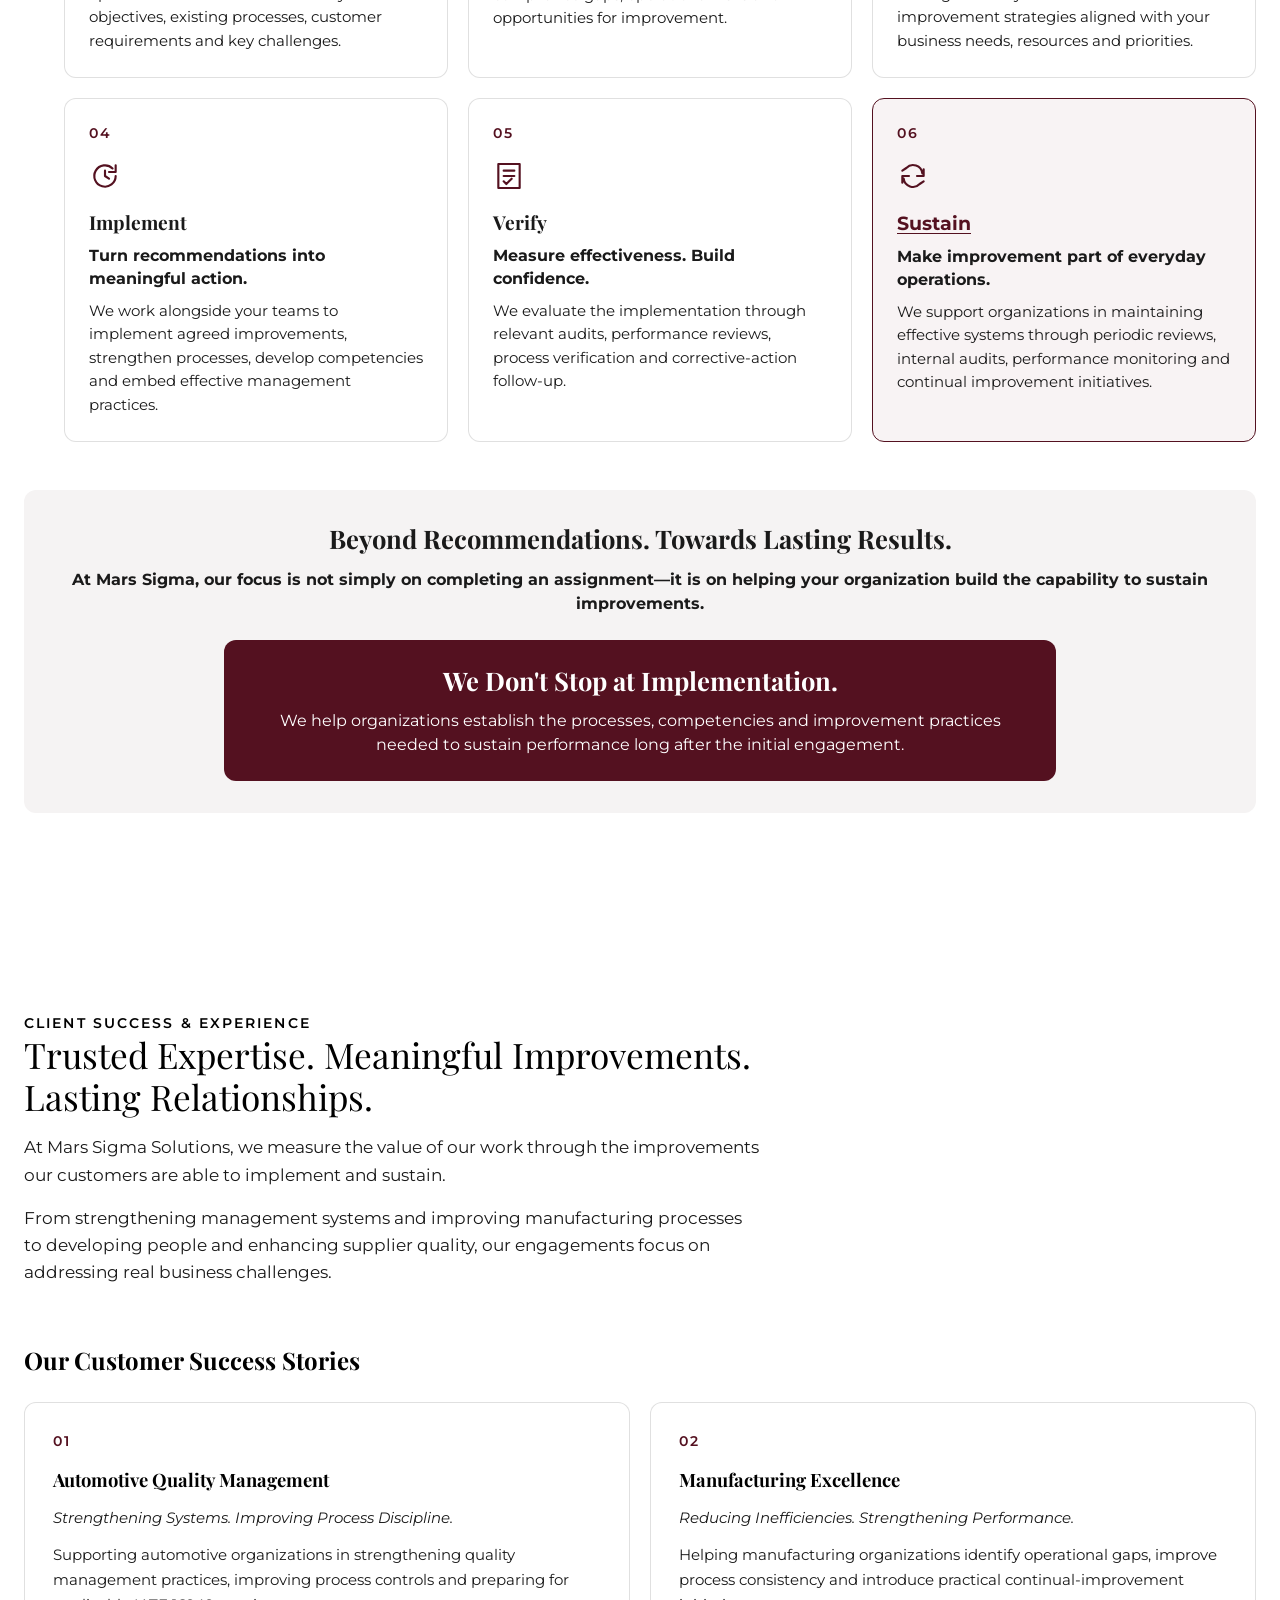
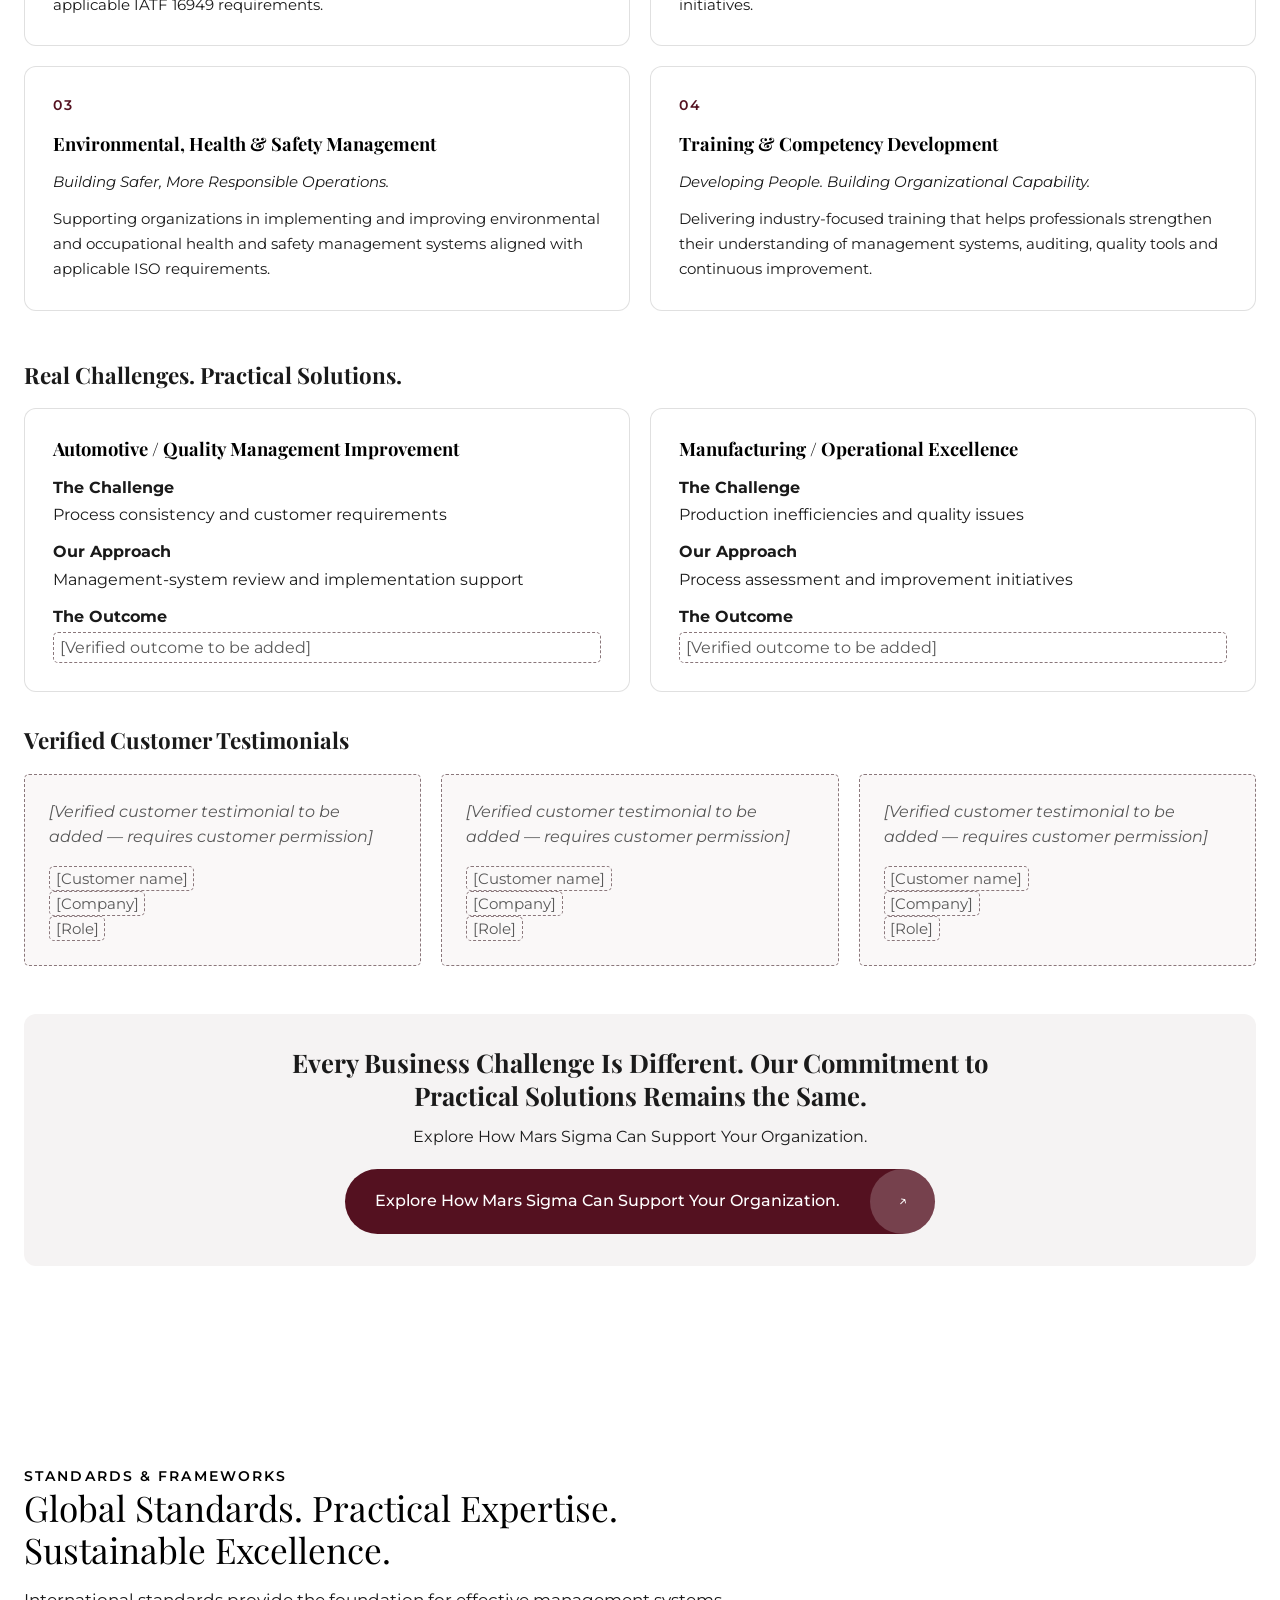
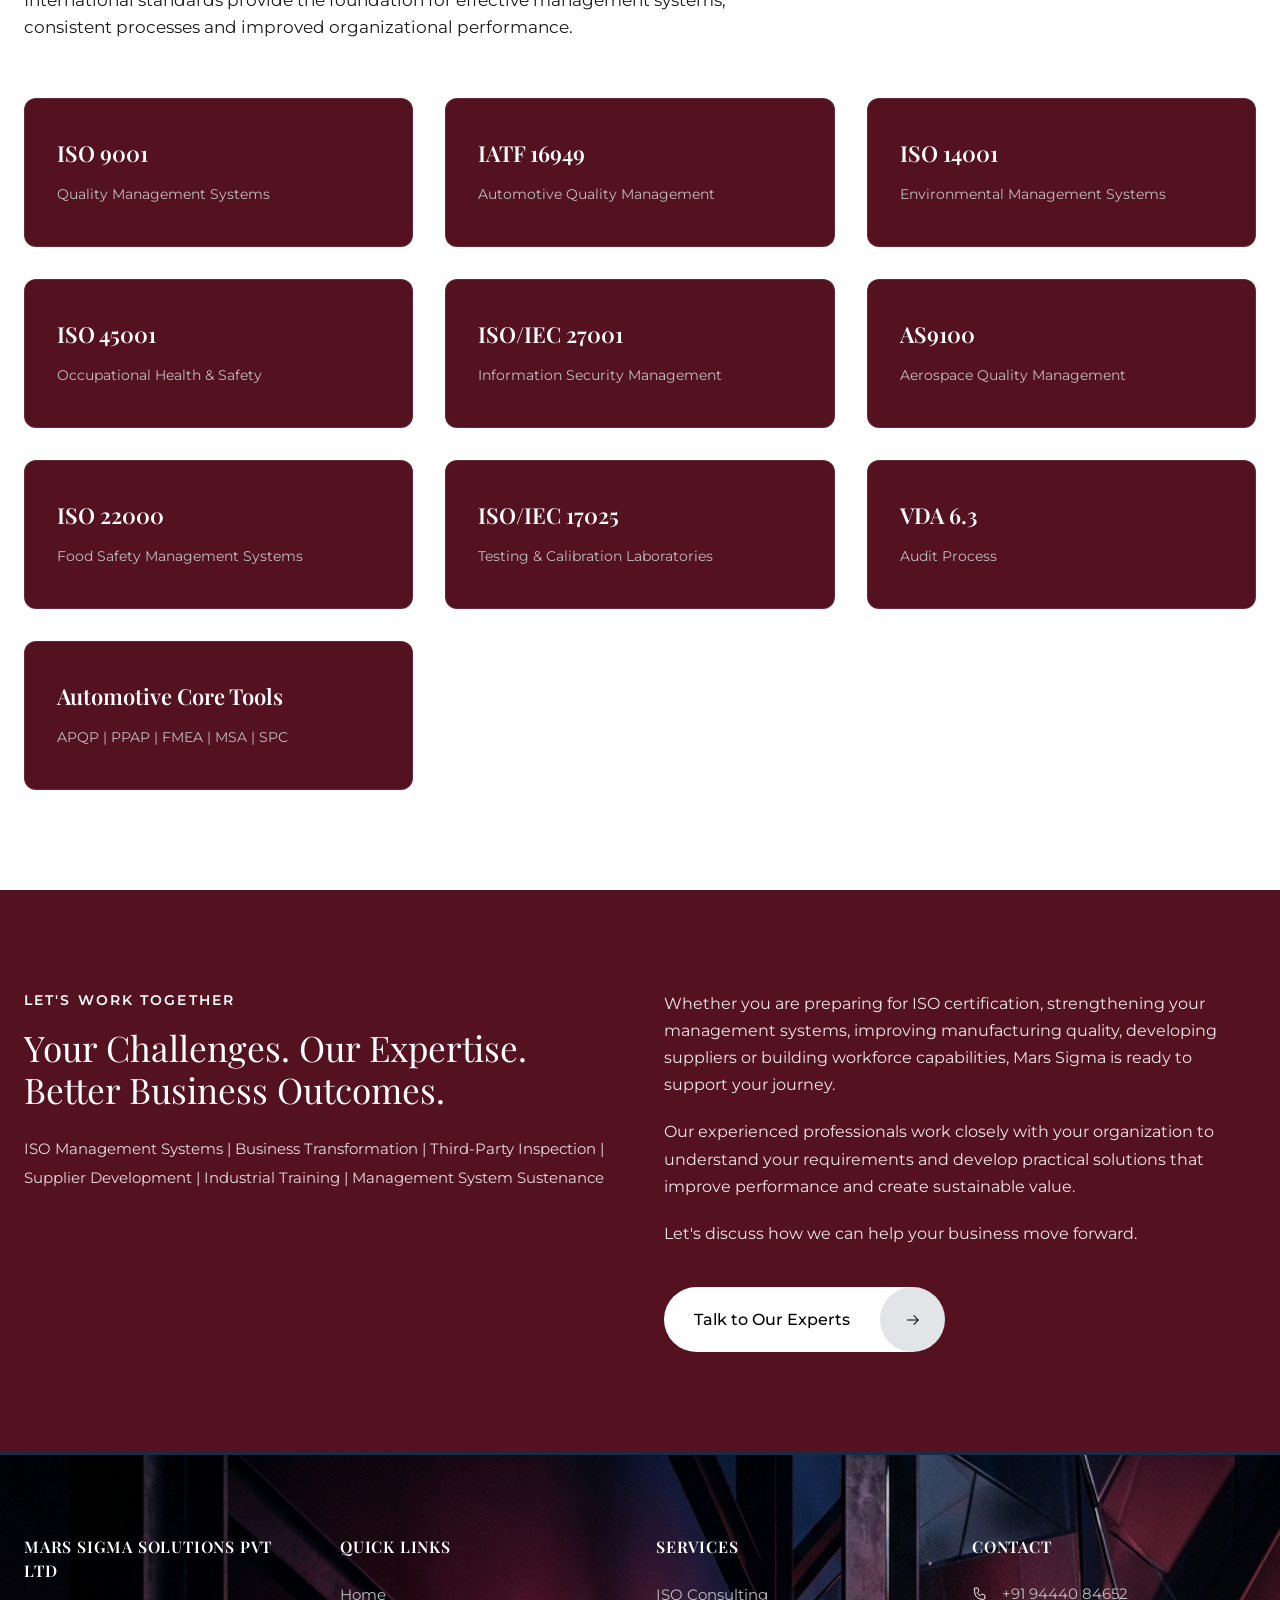
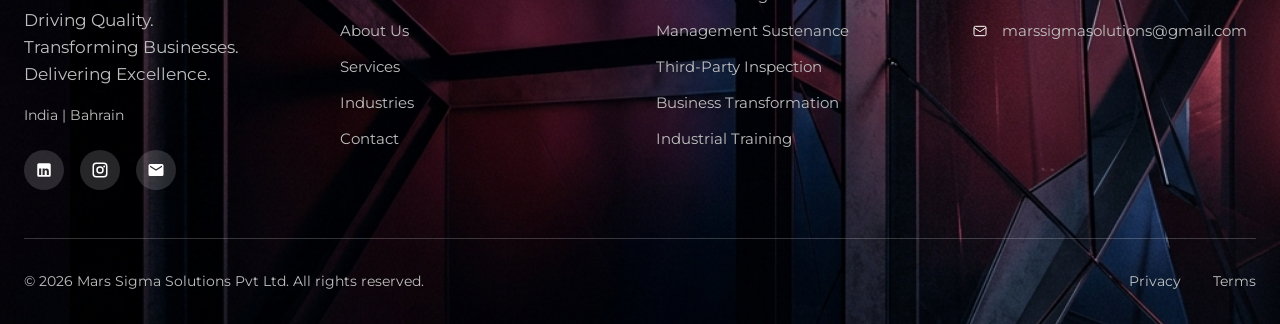
==== commit a5172b62: "visual upsc" ====
--- a/index.html
+++ b/index.html
@@ -12,6 +12,8 @@
 <link href="https://fonts.gstatic.com" rel="preconnect" crossorigin="anonymous">
 <link href="https://fonts.googleapis.com/css2?family=Inter:wght@300;400;500;600&display=swap" rel="stylesheet">
 <link href="assets/css/main.css" rel="stylesheet" type="text/css">
+<link href="assets/css/wwd.css" rel="stylesheet" type="text/css">
+<link href="assets/css/credibility.css" rel="stylesheet" type="text/css">
 <link rel="icon" type="image/svg+xml" href="data:image/svg+xml,%3Csvg xmlns='http://www.w3.org/2000/svg' viewBox='0 0 32 32'%3E%3Crect width='32' height='32' rx='6' fill='%23000000'/%3E%3Ctext x='16' y='21' font-family='Arial' font-size='14' font-weight='700' fill='%23fff' text-anchor='middle'%3EMS%3C/text%3E%3C/svg%3E">
 <script type="application/ld+json">
 {
@@ -121,20 +123,20 @@
 .large-hero .button,
 .together-section .button { background: #fff; color: #000; }
 .large-hero .button .buttoncircle,
-.together-section .button .buttoncircle { background: rgba(0,0,0,.12); }
+.together-section .button .buttoncircle { background: rgba(23,42,70,.12); }
 .large-hero .button:hover .buttoncircle,
-.together-section .button:hover .buttoncircle { background: rgba(0,0,0,.22); }
+.together-section .button:hover .buttoncircle { background: rgba(23,42,70,.22); }
 .large-hero .button.outline { background: transparent; color: #fff; border-color: #fff; }
 .large-hero .button.outline .buttoncircle { background: rgba(255,255,255,.2); }
 .large-hero .button.outline:hover { background: #fff; color: #000; }
-.large-hero .button.outline:hover .buttoncircle { background: rgba(0,0,0,.12); }
+.large-hero .button.outline:hover .buttoncircle { background: rgba(23,42,70,.12); }
 
 /* ---------- Navbar ---------- */
 .navbar {
   position: fixed;
   top: 0; left: 0; right: 0;
   z-index: 100;
-  background: rgba(0, 0, 0, 0.6);              /* dark tint keeps white text readable over white AND black sections */
+  background: rgba(23,42,70, 0.6);              /* dark tint keeps white text readable over white AND black sections */
   backdrop-filter: blur(18px) saturate(160%);
   -webkit-backdrop-filter: blur(18px) saturate(160%);
   border-bottom: 1px solid rgba(255,255,255,0.18);
@@ -232,7 +234,7 @@
 .div-block-43723 {
   position: absolute;
   inset: 0;
-  background: linear-gradient(90deg, rgba(0,0,0,.9) 0%, rgba(0,0,0,.4) 60%, rgba(0,0,0,.6) 100%);
+  background: linear-gradient(90deg, rgba(23,42,70,.9) 0%, rgba(23,42,70,.4) 60%, rgba(23,42,70,.6) 100%);
 }
 .large-hero-div { position: relative; }
 .hero-location {
@@ -415,7 +417,7 @@
 }
 
 /* ---------- Placeholder imagery ---------- */
-.ph { background: var(--black); position: relative; overflow: hidden; }
+.ph { background: var(--ink-blue); position: relative; overflow: hidden; }
 .ph::after {
   content: "";
   position: absolute;
@@ -463,7 +465,7 @@
 }
 
 /* ---------- Footer ---------- */
-.footer { background: var(--black) url("img/footer-bg.png") center / cover no-repeat; padding: 5rem 0 2rem; color: var(--white); border-top: 3px solid var(--ink-blue); }
+.footer { background: var(--ink-blue) url("img/footer-bg.png") center / cover no-repeat; padding: 5rem 0 2rem; color: var(--white); border-top: 3px solid var(--ink-blue); }
 .footer h3 {
   font-size: 1rem;
   font-weight: 600;
@@ -537,7 +539,7 @@
     flex-direction: column;
     align-items: flex-start;
     gap: 0;
-    background: #0a0a0a;
+    background: var(--ink-blue);
     backdrop-filter: blur(18px) saturate(160%);
     -webkit-backdrop-filter: blur(18px) saturate(160%);
     border-bottom: 1px solid rgba(255,255,255,0.18);
@@ -616,6 +618,50 @@
 @media (prefers-reduced-motion: reduce) {
   *, *::before, *::after { scroll-behavior: auto !important; transition-duration: .01ms !important; }
 }
+.new-content .section-head p + p { margin-top: 1rem; }
+.section-subheading { margin: 1.25rem 0 .75rem; font-size: 1.2rem; font-weight: 600; }
+.new-section-title { margin: 0 0 1.5rem; font-size: 1.5rem; color: var(--black); }
+.new-card-grid { display: grid; grid-template-columns: repeat(3, minmax(0, 1fr)); gap: 1.25rem; }
+.new-card { min-width: 0; border: 1px solid rgba(0,0,0,.12); border-radius: 12px; padding: 1.75rem; background: #fff; }
+.new-card > svg { width: 2rem; height: 2rem; margin-bottom: 1rem; color: var(--maroon); fill: none; stroke: currentColor; stroke-width: 1.6; stroke-linecap: round; stroke-linejoin: round; }
+.new-card h3 { font-size: 1.15rem; line-height: 1.35; margin: 0 0 .75rem; color: var(--black); }
+.new-card p { font-size: .95rem; line-height: 1.65; margin: 0 0 .75rem; }
+.new-card p:last-child { margin-bottom: 0; }
+.transition-callout { display: flex; align-items: center; justify-content: space-between; gap: 2rem; padding: 1.75rem; margin: -1rem 0 3rem; border-radius: 12px; background: #f5f3f3; border-left: 4px solid var(--maroon); }
+.transition-callout h3 { font-size: 1.25rem; margin-bottom: .4rem; }
+.transition-callout p { max-width: 48rem; }
+.transition-callout .button { flex: 0 0 auto; min-height: 3.5rem; height: auto; }
+.transition-callout .buttoncircle { width: 3.5rem; height: 3.5rem; }
+.iso-grid { grid-template-columns: repeat(3, minmax(0, 1fr)); }
+.success-grid { grid-template-columns: repeat(2, minmax(0, 1fr)); }
+.new-closing { margin-top: 3rem; padding: 2rem; background: #f5f3f3; border-radius: 12px; text-align: center; }
+.new-closing h3 { margin: 0 auto .75rem; max-width: 50rem; font-size: 1.6rem; line-height: 1.3; }
+.new-closing > p { margin: 0 auto 1.25rem; }
+.new-closing .button { max-width: 100%; width: fit-content; margin: .5rem auto 0; }
+.work-steps { display: grid; grid-template-columns: repeat(3, minmax(0, 1fr)); gap: 1.25rem; list-style: none; position: relative; }
+.work-steps li { position: relative; min-width: 0; padding: 1.5rem; border: 1px solid rgba(0,0,0,.12); border-radius: 12px; background: #fff; }
+.work-steps li > svg { width: 2rem; height: 2rem; display: block; margin-bottom: 1rem; color: var(--maroon); fill: none; stroke: currentColor; stroke-width: 1.6; stroke-linecap: round; stroke-linejoin: round; }
+.work-steps h3 { margin: 0 0 .5rem; font-size: 1.2rem; }
+.work-steps strong { display: block; margin-bottom: .6rem; line-height: 1.4; }
+.work-steps p { font-size: .92rem; line-height: 1.6; }
+.work-steps .sustain-step { border-color: var(--maroon); background: #f8f3f4; }
+.sustain-step h3 a { color: var(--maroon); text-decoration-thickness: 1px; text-underline-offset: 3px; }
+.statement-block { max-width: 52rem; margin: 1.5rem auto 0; padding: 1.5rem; background: var(--maroon); color: #fff; border-radius: 12px; }
+.statement-block h3 { color: #fff; }
+.placeholder-group { margin-top: 3rem; }
+.placeholder-heading { margin: 2rem 0 1rem; }
+.placeholder-heading h3 { font-size: 1.4rem; }
+.case-card dl { margin: 0; }
+.case-card dt { margin-top: .85rem; font-weight: 700; }
+.case-card dd { margin: .2rem 0 0; }
+.is-placeholder { color: #595959; border: 1px dashed #8a777b; border-radius: 5px; padding: .15rem .35rem; }
+.new-card.is-placeholder { padding: 1.5rem; background: #faf8f8; }
+.testimonial-grid { grid-template-columns: repeat(3, minmax(0, 1fr)); }
+.testimonial-grid blockquote { margin: 0 0 1rem; font-style: italic; line-height: 1.6; }
+.testimonial-grid p { color: var(--slate-gray); }
+:focus-visible { outline: 3px solid #172A46; outline-offset: 3px; }
+@media (max-width: 991px) { .new-card-grid, .iso-grid, .work-steps, .testimonial-grid { grid-template-columns: repeat(2, minmax(0, 1fr)); } }
+@media (max-width: 767px) { .new-card-grid, .iso-grid, .work-steps, .testimonial-grid { grid-template-columns: minmax(0, 1fr); } .work-steps { border-left: 2px solid rgba(84,17,32,.25); margin-left: .5rem; } .work-steps li { margin-left: .75rem; } .transition-callout { align-items: flex-start; flex-direction: column; margin-top: 0; } .new-closing { padding: 1.5rem 1rem; } }
 </style>
 </head>
 
@@ -704,78 +750,149 @@
   </div>
 </section>
 
+<!-- TODO(client): confirm all four statistics before launch; also reconcile "5+ Countries Served" with the site's "India | Bahrain" positioning -->
+<section class="cred-section" id="credibility" aria-labelledby="cred-title">
+  <div class="cred-ambient cred-ambient-one" aria-hidden="true"></div>
+  <div class="cred-ambient cred-ambient-two" aria-hidden="true"></div>
+  <div class="cred-ambient cred-ambient-three" aria-hidden="true"></div>
+  <svg class="cred-quality-mark" viewBox="0 0 240 120" aria-hidden="true"><path d="M8 108 C45 108 47 98 67 65 C87 32 96 12 120 12s33 20 53 53 22 43 59 43"/><path d="M8 108h224"/></svg>
+  <div class="container cred-container">
+    <div class="cred-heading">
+      <div class="hero-eyebrow">EXPERIENCE &amp; CREDIBILITY</div>
+      <h2 id="cred-title">Experience &amp; Credibility</h2>
+    </div>
+    <ul class="cred-stats" aria-label="Mars Sigma experience and reach">
+      <li class="cred-card" data-value="25" data-suffix="+" data-format="plain" aria-label="25 plus years of industry experience">
+        <span class="cred-icon" aria-hidden="true"><svg viewBox="0 0 24 24"><path d="m12 3 2.4 4.9 5.4.8-3.9 3.8.9 5.4-4.8-2.5-4.8 2.5.9-5.4-3.9-3.8 5.4-.8zM8 21h8"/></svg></span>
+        <span class="cred-value" aria-hidden="true"><span class="cred-count">25</span><span class="cred-suffix">+</span></span>
+        <span class="cred-rule" aria-hidden="true"></span>
+        <span class="cred-label" aria-hidden="true">Years of Industry Experience</span>
+      </li>
+      <li class="cred-card" data-value="1500" data-suffix="+" data-format="comma" aria-label="1500 plus organizations supported">
+        <span class="cred-icon" aria-hidden="true"><svg viewBox="0 0 24 24"><path d="M3 21V8l9-5 9 5v13M7 21v-3h4v3m3-10h2m-2 4h2M7 10h2m-2 4h2"/></svg></span>
+        <span class="cred-value" aria-hidden="true"><span class="cred-count">1500</span><span class="cred-suffix">+</span></span>
+        <span class="cred-rule" aria-hidden="true"></span>
+        <span class="cred-label" aria-hidden="true">Organizations Supported</span>
+      </li>
+      <li class="cred-card" data-value="5000" data-suffix="+" data-format="comma" aria-label="5000 plus professionals trained">
+        <span class="cred-icon" aria-hidden="true"><svg viewBox="0 0 24 24"><path d="m2 9 10-5 10 5-10 5zM6 11v5c3.5 3 8.5 3 12 0v-5M22 9v6M4 19v2m16-2v2"/></svg></span>
+        <span class="cred-value" aria-hidden="true"><span class="cred-count">5,000</span><span class="cred-suffix">+</span></span>
+        <span class="cred-rule" aria-hidden="true"></span>
+        <span class="cred-label" aria-hidden="true">Professionals Trained</span>
+      </li>
+      <li class="cred-card" data-value="5" data-suffix="+" data-format="plain" aria-label="5 plus countries served">
+        <span class="cred-icon" aria-hidden="true"><svg viewBox="0 0 24 24"><circle cx="12" cy="12" r="9"/><path d="M3 12h18M12 3a15 15 0 0 1 0 18M12 3a15 15 0 0 0 0 18"/></svg></span>
+        <span class="cred-value" aria-hidden="true"><span class="cred-count">5</span><span class="cred-suffix">+</span></span>
+        <span class="cred-rule" aria-hidden="true"></span>
+        <span class="cred-label" aria-hidden="true">Countries Served</span>
+      </li>
+    </ul>
+    <!-- TODO: create pages/about.html and update this link -->
+    <a class="cred-link" href="#who-we-are">Discover More About Us <span aria-hidden="true">→</span></a>
+  </div>
+</section>
+
 <!-- ================= CORE SERVICES OVERVIEW ================= -->
-<section class="main-content" id="core-services">
+<section class="main-content" id="core-services" aria-labelledby="wwd-title">
   <div class="container">
     <div class="section-head">
       <div class="hero-eyebrow">WHAT WE DO</div>
-      <h2>Comprehensive Solutions for Quality, Compliance &amp; Business Excellence</h2>
+      <h2 id="wwd-title">Comprehensive Solutions for Quality, Compliance &amp; Business Excellence</h2>
       <p>
         From implementing internationally recognized management systems to improving operational efficiency and ensuring product quality, Mars Sigma delivers practical solutions that help organizations achieve sustainable business excellence.
       </p>
     </div>
 
-    <div class="card-grid">
-      <article class="service-card">
-        <span class="card-num">01 — ISO CONSULTING</span>
+    <h3 class="wwd-grid-title">Our Six Core Services</h3>
+    <div class="wwd-grid">
+      <article class="wwd-card wwd-offering" data-wwd-card>
+        <div class="wwd-card-top"><span class="wwd-kicker">01 <span aria-hidden="true">—</span> ISO CONSULTING</span><span class="wwd-badge">Core offerings</span></div>
+        <div class="wwd-icon-tile" aria-hidden="true"><svg viewBox="0 0 24 24"><path d="M4 4.5A2.5 2.5 0 0 1 6.5 2H20v18H6.5A2.5 2.5 0 0 1 4 17.5zM4 17.5A2.5 2.5 0 0 1 6.5 15H20M8 7h8m-8 4h6"/></svg></div>
         <h3>ISO Management System Consulting</h3>
         <p>Build effective management systems that strengthen compliance, improve performance and prepare your organization for certification.</p>
-        <ul class="tag-list">
-          <li>ISO 9001</li><li>IATF 16949</li><li>ISO 14001</li><li>ISO 45001</li>
-          <li>ISO 27001</li><li>AS9100</li><li>ISO 22000</li><li>ISO 17025</li>
+        <ul class="wwd-tags wwd-iso-tags">
+          <li><strong>ISO 9001</strong><small>Quality</small></li><li><strong>IATF 16949</strong><small>Automotive</small></li><li><strong>ISO 14001</strong><small>Environment</small></li><li><strong>ISO 45001</strong><small>Health &amp; Safety</small></li>
+          <li><strong>ISO/IEC 27001</strong><small>Info Security</small></li><li><strong>AS9100</strong><small>Aerospace</small></li><li><strong>ISO 22000</strong><small>Food Safety</small></li><li><strong>ISO/IEC 17025</strong><small>Laboratories</small></li>
         </ul>
-      </article>
-
-      <article class="service-card">
-        <span class="card-num">02 — SUSTENANCE</span>
-        <h3>Management System Sustenance</h3>
+        <a class="wwd-link" href="pages/consulting.html">Explore Service <span aria-hidden="true">↗</span></a>
+      </article>
+
+      <article class="wwd-card wwd-process wwd-featured" data-wwd-card>
+        <div class="wwd-card-top"><span class="wwd-kicker">02 <span aria-hidden="true">—</span> SUSTENANCE</span><span class="wwd-badge">Step-by-step process</span></div>
+        <div class="wwd-icon-tile" aria-hidden="true"><svg viewBox="0 0 24 24"><path d="M20 7v5h-5M4 17v-5h5m10-2a7 7 0 0 0-12-4L4 8m16 8-3 2a7 7 0 0 1-12-4"/></svg></div>
+        <h3>Management System Sustenance &amp; Continuous Improvement</h3>
         <p>Certification is a milestone. Sustaining excellence is a commitment. Keep your management systems effective, updated and audit-ready through structured, ongoing professional support.</p>
-        <ul class="tag-list">
-          <li>Internal Audits</li><li>Management Reviews</li><li>Documentation</li>
-          <li>Corrective Actions</li><li>Surveillance Readiness</li><li>Continual Improvement</li>
-        </ul>
-      </article>
-
-      <article class="service-card">
-        <span class="card-num">03 — INSPECTION</span>
-        <h3>Third-Party Inspection</h3>
+        <div class="wwd-cycle" aria-label="Continual improvement cycle"><svg class="wwd-cycle-lines" viewBox="0 0 600 245" aria-hidden="true"><defs><marker id="wwd-cycle-arrow" markerWidth="7" markerHeight="7" refX="5" refY="3.5" orient="auto"><path d="M0 0 7 3.5 0 7z" fill="currentColor"/></marker></defs><path d="M155 30 Q300 -5 445 30" marker-end="url(#wwd-cycle-arrow)"/><path d="M500 74 Q560 120 500 166" marker-end="url(#wwd-cycle-arrow)"/><path d="M445 205 Q300 240 155 205" marker-end="url(#wwd-cycle-arrow)"/><path d="M100 166 Q40 120 100 74" marker-end="url(#wwd-cycle-arrow)"/><path d="M115 58 Q300 20 485 58" marker-end="url(#wwd-cycle-arrow)"/></svg><div class="wwd-cycle-hub">Continual<br>Improvement</div>
+          <ol class="wwd-cycle-list"><li><span>1</span><b>Documentation</b></li><li><span>2</span><b>Internal Audits</b></li><li><span>3</span><b>Corrective Actions</b></li><li><span>4</span><b>Management Reviews</b></li><li><span>5</span><b>Surveillance Readiness</b></li></ol>
+        </div><p class="wwd-repeat-note">↻ repeats every cycle</p>
+        <a class="wwd-link" href="pages/consulting.html#sustenance">Explore Service <span aria-hidden="true">↗</span></a>
+      </article>
+
+      <article class="wwd-card wwd-process wwd-inspection" data-wwd-card>
+        <div class="wwd-card-top"><span class="wwd-kicker">03 <span aria-hidden="true">—</span> INSPECTION</span><span class="wwd-badge">Step-by-step process</span></div>
+        <div class="wwd-icon-tile" aria-hidden="true"><svg viewBox="0 0 24 24"><path d="M3 4h18v13H3zM8 21h8m-4-4v4m-5-9 3-3 2 2 4-4"/></svg></div>
+        <h3>Third-Party Inspection &amp; Quality Assurance</h3>
         <p>Protect your business from costly defects, rework and customer complaints through professional inspection and verification services.</p>
-        <ul class="tag-list">
-          <li>Incoming Inspection</li><li>In-Process Inspection</li><li>Final Inspection</li>
-          <li>Pre-Dispatch Inspection</li><li>Vendor Inspection</li><li>Quality Manpower</li>
-        </ul>
-      </article>
-
-      <article class="service-card">
-        <span class="card-num">04 — TRANSFORMATION</span>
-        <h3>Business Transformation</h3>
+        <div class="wwd-visual-label">Product journey</div><ol class="wwd-flow wwd-inspection-flow"><li><span>1</span>Incoming Inspection</li><li><span>2</span>In-Process Inspection</li><li><span>3</span>Final Inspection</li><li><span>4</span>Pre-Dispatch Inspection</li></ol>
+        <div class="wwd-visual-label">Also available</div><ul class="wwd-tags wwd-also-tags"><li><strong>Vendor Inspection</strong><small>At your supplier's site</small></li><li class="wwd-accent-chip"><strong>Quality Manpower Deployment</strong></li></ul>
+        <a class="wwd-link" href="pages/third-party-inspection.html">Explore Service <span aria-hidden="true">↗</span></a>
+      </article>
+
+      <article class="wwd-card wwd-offering" data-wwd-card>
+        <div class="wwd-card-top"><span class="wwd-kicker">04 <span aria-hidden="true">—</span> TRANSFORMATION</span><span class="wwd-badge">Core offerings</span></div>
+        <div class="wwd-icon-tile" aria-hidden="true"><svg viewBox="0 0 24 24"><path d="m12 3 1.4 5.1L18 6l-2.1 4.6L21 12l-5.1 1.4L18 18l-4.6-2.1L12 21l-1.4-5.1L6 18l2.1-4.6L3 12l5.1-1.4L6 6l4.6 2.1z"/></svg></div>
+        <h3>Business Transformation &amp; Operational Excellence</h3>
         <p>Transform business performance by improving processes, reducing waste, strengthening productivity and building a culture of excellence.</p>
-        <ul class="tag-list">
-          <li>Lean Manufacturing</li><li>Six Sigma</li><li>5S</li>
-          <li>TPM</li><li>TQM</li><li>Process Improvement</li>
-        </ul>
-      </article>
-
-      <article class="service-card">
-        <span class="card-num">05 — SUPPLIER DEV</span>
-        <h3>Supplier Development</h3>
+        <ul class="wwd-tags wwd-icon-tags"><li><span aria-hidden="true">⌁</span>Lean Manufacturing</li><li><span aria-hidden="true">σ</span>Six Sigma</li><li><span aria-hidden="true">▦</span>5S</li><li><span aria-hidden="true">⚙</span>TPM</li><li><span aria-hidden="true">◇</span>TQM</li><li><span aria-hidden="true">↗</span>Process Improvement</li></ul>
+        <a class="wwd-link" href="pages/business-transformation.html">Explore Service <span aria-hidden="true">↗</span></a>
+      </article>
+
+      <article class="wwd-card wwd-process" data-wwd-card>
+        <div class="wwd-card-top"><span class="wwd-kicker">05 <span aria-hidden="true">—</span> SUPPLIER DEVELOPMENT</span><span class="wwd-badge">Step-by-step process</span></div>
+        <div class="wwd-icon-tile" aria-hidden="true"><svg viewBox="0 0 24 24"><path d="M3 8h11v10H3zM14 11h4l3 3v4h-7zM7 18a2 2 0 1 0 4 0m5 0a2 2 0 1 0 4 0M6 5h7m-7 3V3"/></svg></div>
+        <h3>Supplier Development &amp; Quality Improvement</h3>
         <p>Strengthen your supply chain by developing supplier capabilities, improving process controls and addressing recurring quality issues.</p>
-        <ul class="tag-list">
-          <li>Supplier Audits</li><li>Supplier Evaluation</li><li>Process Improvement</li>
-          <li>Root Cause Analysis</li><li>Corrective Action Support</li>
-        </ul>
-      </article>
-
-      <article class="service-card">
-        <span class="card-num">06 — TRAINING</span>
-        <h3>Industrial Training</h3>
+        <ol class="wwd-flow wwd-supplier-flow"><li><span>1</span>Supplier Evaluation</li><li><span>2</span>Supplier Audits</li><li><span>3</span>Root Cause Analysis</li><li><span>4</span>Corrective Action Support</li><li><span>5</span>Process Improvement</li></ol><p class="wwd-loop-note">↶ Continuous supplier improvement <span aria-hidden="true">(5 → 1)</span></p>
+        <!-- TODO: create pages/supplier-development.html and update this link -->
+        <a class="wwd-link" href="pages/consulting.html">Explore Service <span aria-hidden="true">↗</span></a>
+      </article>
+
+      <article class="wwd-card wwd-offering" data-wwd-card>
+        <div class="wwd-card-top"><span class="wwd-kicker">06 <span aria-hidden="true">—</span> INDUSTRIAL TRAINING</span><span class="wwd-badge">Core offerings</span></div>
+        <div class="wwd-icon-tile" aria-hidden="true"><svg viewBox="0 0 24 24"><path d="m2 9 10-5 10 5-10 5zM6 11v5c3.5 3 8.5 3 12 0v-5M22 9v6"/></svg></div>
+        <h3>Industrial Training &amp; Competency Development</h3>
         <p>Develop competent professionals and high-performing teams through practical, industry-focused technical and management-system training.</p>
-        <ul class="tag-list">
-          <li>Lead Auditor Training</li><li>Internal Auditor Training</li><li>Automotive Core Tools</li>
-          <li>VDA 6.3</li><li>Six Sigma</li><li>Lean Manufacturing</li>
-        </ul>
-      </article>
-    </div>
+        <ul class="wwd-tags wwd-icon-tags wwd-course-tags"><li><span aria-hidden="true">▤</span>Lead Auditor Training</li><li><span aria-hidden="true">▤</span>Internal Auditor Training</li><li><span aria-hidden="true">⌘</span>Automotive Core Tools</li><li><span aria-hidden="true">▧</span>VDA 6.3</li><li><span aria-hidden="true">σ</span>Six Sigma</li><li><span aria-hidden="true">⌁</span>Lean Manufacturing</li></ul>
+        <a class="wwd-link" href="pages/training.html">Explore Service <span aria-hidden="true">↗</span></a>
+      </article>
+    </div>
+  </div>
+</section>
+
+<!-- TODO(client): confirm ISO 9001:2026 publication status and transition dates before launch -->
+<section class="main-content new-content" id="iso-transition" aria-labelledby="iso-transition-title">
+  <div class="container">
+    <div class="section-head">
+      <div class="hero-eyebrow">ISO 9001:2026 TRANSITION</div>
+      <h2 id="iso-transition-title">ISO 9001:2026 — Is Your Organization Ready for the Next Generation of Quality Management?</h2>
+      <h3 class="section-subheading">The standard has evolved. Is your Quality Management System ready?</h3>
+      <p>The transition to ISO 9001:2026 presents an opportunity for organizations to review their existing Quality Management Systems, strengthen risk-based thinking, enhance operational effectiveness and reinforce a culture of quality and continual improvement.</p>
+      <p>At Mars Sigma Solutions Pvt Ltd, we help organizations transition from ISO 9001:2015 to ISO 9001:2026 through a structured, practical and business-focused approach.</p>
+    </div>
+    <aside class="transition-callout">
+      <div><h3>Already ISO 9001:2015 Certified?</h3><p>Prepare your Quality Management System for ISO 9001:2026 with a structured gap assessment and transition action plan.</p></div>
+      <a class="button outline" href="pages/contact.html"><span class="buttontext">Speak to Our ISO Transition Experts</span><span class="buttoncircle" aria-hidden="true">↗</span></a>
+    </aside>
+    <h3 class="new-section-title">Our ISO 9001:2026 Transition Support</h3>
+    <div class="new-card-grid iso-grid">
+      <article class="new-card"><span class="card-num">01</span><svg aria-hidden="true" viewBox="0 0 24 24"><path d="M4 4.5A2.5 2.5 0 0 1 6.5 2H20v18H6.5A2.5 2.5 0 0 1 4 17.5zM4 17.5A2.5 2.5 0 0 1 6.5 15H20M8 7h8m-8 4h6"/></svg><h3>Understand the Changes</h3><p>Identify the revised requirements and understand their implications for your organization's existing Quality Management System.</p></article>
+      <article class="new-card"><span class="card-num">02</span><svg aria-hidden="true" viewBox="0 0 24 24"><circle cx="10.5" cy="10.5" r="6.5"/><path d="m16 16 5 5m-13-11 2 2 4-4"/></svg><h3>Conduct a Gap Assessment</h3><p>Evaluate your current processes, documentation and practices against ISO 9001:2026 requirements.</p></article>
+      <article class="new-card"><span class="card-num">03</span><svg aria-hidden="true" viewBox="0 0 24 24"><path d="M8 3h8l2 2h3v17H3V5h3zM8 3v4h8V3M7 12h10m-10 4h10m-10 4h6"/></svg><h3>Develop a Transition Roadmap</h3><p>Prepare a practical action plan with defined responsibilities, priorities and timelines.</p></article>
+      <article class="new-card"><span class="card-num">04</span><svg aria-hidden="true" viewBox="0 0 24 24"><path d="M12 8v4l3 2m5-2a8 8 0 1 1-2.34-5.66M20 4v5h-5"/></svg><h3>Implement Required Improvements</h3><p>Update relevant processes, documentation and controls while building awareness and competence across the organization.</p></article>
+      <article class="new-card"><span class="card-num">05</span><svg aria-hidden="true" viewBox="0 0 24 24"><path d="m12 22 7-4V7l-7-4-7 4v11zM9 12l2 2 4-4"/></svg><h3>Verify System Effectiveness</h3><p>Conduct internal audits, review corrective actions and evaluate readiness for the transition audit.</p></article>
+      <article class="new-card"><span class="card-num">06</span><svg aria-hidden="true" viewBox="0 0 24 24"><path d="M20 7v5h-5M4 17v-5h5m10-2a7 7 0 0 0-12-4L4 8m16 8-3 2a7 7 0 0 1-12-4"/></svg><h3>Sustain &amp; Continually Improve</h3><p>Maintain an effective Quality Management System through periodic reviews, performance monitoring and ongoing improvement.</p></article>
+    </div>
+    <div class="new-closing"><h3>Don't Just Transition. Transform the Way Quality Works.</h3><p>Partner with Mars Sigma for a structured ISO 9001:2026 transition.</p><a href="pages/contact.html?service=iso-9001-2026-transition" class="button"><span class="buttontext">Book Your ISO 9001:2026 Gap Assessment</span><span class="buttoncircle" aria-hidden="true">↗</span></a></div>
   </div>
 </section>
 
@@ -879,32 +996,6 @@
           <p>Safer operations. Stronger compliance.</p>
         </div>
       </article>
-    </div>
-  </div>
-</section>
-
-<!-- ================= STANDARDS & FRAMEWORKS ================= -->
-<section class="main-content" id="standards">
-  <div class="container">
-    <div class="section-head">
-      <div class="hero-eyebrow">STANDARDS &amp; FRAMEWORKS</div>
-      <h2>Global Standards. Practical Expertise. Sustainable Excellence.</h2>
-      <p>
-        International standards provide the foundation for effective management systems, consistent processes and improved organizational performance.
-      </p>
-    </div>
-
-    <div class="card-grid standards-grid">
-      <article class="card"><h3>ISO 9001</h3><p>Quality Management Systems</p></article>
-      <article class="card"><h3>IATF 16949</h3><p>Automotive Quality Management</p></article>
-      <article class="card"><h3>ISO 14001</h3><p>Environmental Management Systems</p></article>
-      <article class="card"><h3>ISO 45001</h3><p>Occupational Health &amp; Safety</p></article>
-      <article class="card"><h3>ISO/IEC 27001</h3><p>Information Security Management</p></article>
-      <article class="card"><h3>AS9100</h3><p>Aerospace Quality Management</p></article>
-      <article class="card"><h3>ISO 22000</h3><p>Food Safety Management Systems</p></article>
-      <article class="card"><h3>ISO/IEC 17025</h3><p>Testing &amp; Calibration Laboratories</p></article>
-      <article class="card"><h3>VDA 6.3</h3><p>Audit Process</p></article>
-      <article class="card"><h3>Automotive Core Tools</h3><p>APQP | PPAP | FMEA | MSA | SPC</p></article>
     </div>
   </div>
 </section>
@@ -933,6 +1024,86 @@
           <li>Professional Training &amp; Competency Development</li>
         </ul>
       </div>
+    </div>
+  </div>
+</section>
+
+<section class="main-content new-content" id="how-we-work" aria-labelledby="how-we-work-title">
+  <div class="container">
+    <div class="section-head">
+      <div class="hero-eyebrow">HOW WE WORK</div>
+      <h2 id="how-we-work-title">A Structured Approach. Practical Solutions. Sustainable Results.</h2>
+      <p>At Mars Sigma Solutions, we believe that meaningful improvement begins with understanding your organization's challenges, objectives and operational realities.</p>
+      <p>Our approach combines systematic assessment, technical expertise, collaborative implementation and continuous improvement to deliver solutions that work in practice—not just on paper.</p>
+    </div>
+    <h3 class="new-section-title">OUR SIX-STEP APPROACH</h3>
+    <ol class="work-steps">
+      <li><span class="card-num">01</span><svg aria-hidden="true" viewBox="0 0 24 24"><path d="M21 11.5a8.5 8.5 0 0 1-9 8.5 9 9 0 0 1-4-.9L3 21l1.9-4.2A8 8 0 0 1 3 11.5 8.5 8.5 0 0 1 12 3a8.5 8.5 0 0 1 9 8.5zM8 10h8m-8 4h5"/></svg><h3>Understand</h3><strong>We begin by understanding your business.</strong><p>We engage with your leadership and operational teams to understand your objectives, existing processes, customer requirements and key challenges.</p></li>
+      <li><span class="card-num">02</span><svg aria-hidden="true" viewBox="0 0 24 24"><circle cx="10.5" cy="10.5" r="6.5"/><path d="m16 16 5 5M8 10h5m-2.5-2.5v5"/></svg><h3>Assess</h3><strong>Identify gaps. Discover opportunities.</strong><p>Through structured assessments, process reviews and relevant audits, we identify compliance gaps, operational risks and opportunities for improvement.</p></li>
+      <li><span class="card-num">03</span><svg aria-hidden="true" viewBox="0 0 24 24"><path d="M8 3h8l2 2h3v17H3V5h3zM8 3v4h8V3M7 12h10m-10 4h10"/></svg><h3>Design</h3><strong>Develop solutions that fit your organization.</strong><p>We create practical action plans, management-system frameworks and improvement strategies aligned with your business needs, resources and priorities.</p></li>
+      <li><span class="card-num">04</span><svg aria-hidden="true" viewBox="0 0 24 24"><path d="M12 8v4l3 2m5-2a8 8 0 1 1-2.34-5.66M20 4v5h-5"/></svg><h3>Implement</h3><strong>Turn recommendations into meaningful action.</strong><p>We work alongside your teams to implement agreed improvements, strengthen processes, develop competencies and embed effective management practices.</p></li>
+      <li><span class="card-num">05</span><svg aria-hidden="true" viewBox="0 0 24 24"><path d="M4 3h16v18H4zM8 8h8m-8 4h8m-8 4 2 2 4-4"/></svg><h3>Verify</h3><strong>Measure effectiveness. Build confidence.</strong><p>We evaluate the implementation through relevant audits, performance reviews, process verification and corrective-action follow-up.</p></li>
+      <li class="sustain-step"><span class="card-num">06</span><svg aria-hidden="true" viewBox="0 0 24 24"><path d="M20 7v5h-5M4 17v-5h5m10-2a7 7 0 0 0-12-4L4 8m16 8-3 2a7 7 0 0 1-12-4"/></svg><h3><a href="pages/consulting.html#sustenance">Sustain</a></h3><strong>Make improvement part of everyday operations.</strong><p>We support organizations in maintaining effective systems through periodic reviews, internal audits, performance monitoring and continual improvement initiatives.</p></li>
+    </ol>
+    <div class="new-closing"><h3>Beyond Recommendations. Towards Lasting Results.</h3><p><strong>At Mars Sigma, our focus is not simply on completing an assignment—it is on helping your organization build the capability to sustain improvements.</strong></p><div class="statement-block"><h3>We Don't Stop at Implementation.</h3><p>We help organizations establish the processes, competencies and improvement practices needed to sustain performance long after the initial engagement.</p></div></div>
+  </div>
+</section>
+
+<section class="main-content new-content" id="client-success" aria-labelledby="client-success-title">
+  <div class="container">
+    <div class="section-head">
+      <div class="hero-eyebrow">CLIENT SUCCESS &amp; EXPERIENCE</div>
+      <h2 id="client-success-title">Trusted Expertise. Meaningful Improvements. Lasting Relationships.</h2>
+      <p>At Mars Sigma Solutions, we measure the value of our work through the improvements our customers are able to implement and sustain.</p>
+      <p>From strengthening management systems and improving manufacturing processes to developing people and enhancing supplier quality, our engagements focus on addressing real business challenges.</p>
+    </div>
+    <h3 class="new-section-title">Our Customer Success Stories</h3>
+    <div class="new-card-grid success-grid">
+      <article class="new-card"><span class="card-num">01</span><h3>Automotive Quality Management</h3><p><em>Strengthening Systems. Improving Process Discipline.</em></p><p>Supporting automotive organizations in strengthening quality management practices, improving process controls and preparing for applicable IATF 16949 requirements.</p></article>
+      <article class="new-card"><span class="card-num">02</span><h3>Manufacturing Excellence</h3><p><em>Reducing Inefficiencies. Strengthening Performance.</em></p><p>Helping manufacturing organizations identify operational gaps, improve process consistency and introduce practical continual-improvement initiatives.</p></article>
+      <article class="new-card"><span class="card-num">03</span><h3>Environmental, Health &amp; Safety Management</h3><p><em>Building Safer, More Responsible Operations.</em></p><p>Supporting organizations in implementing and improving environmental and occupational health and safety management systems aligned with applicable ISO requirements.</p></article>
+      <article class="new-card"><span class="card-num">04</span><h3>Training &amp; Competency Development</h3><p><em>Developing People. Building Organizational Capability.</em></p><p>Delivering industry-focused training that helps professionals strengthen their understanding of management systems, auditing, quality tools and continuous improvement.</p></article>
+    </div>
+    <div class="placeholder-group">
+      <!-- TODO(client): add verified outcomes supported by rejection % reduction, complaint reduction, audit NC closure, supplier delivery/quality, waste/cycle-time reduction, and training assessment scores; customer complaint reduction and supplier quality improvement are the priority. -->
+      <div class="section-head placeholder-heading"><h3>Real Challenges. Practical Solutions.</h3></div>
+      <div class="new-card-grid success-grid">
+        <article class="new-card case-card"><h3>Automotive / Quality Management Improvement</h3><dl><dt>The Challenge</dt><dd>Process consistency and customer requirements</dd><dt>Our Approach</dt><dd>Management-system review and implementation support</dd><dt>The Outcome</dt><dd class="is-placeholder" data-placeholder="true">[Verified outcome to be added]</dd></dl></article>
+        <article class="new-card case-card"><h3>Manufacturing / Operational Excellence</h3><dl><dt>The Challenge</dt><dd>Production inefficiencies and quality issues</dd><dt>Our Approach</dt><dd>Process assessment and improvement initiatives</dd><dt>The Outcome</dt><dd class="is-placeholder" data-placeholder="true">[Verified outcome to be added]</dd></dl></article>
+      </div>
+      <!-- TODO(client): replace each testimonial placeholder with a verified customer quote and obtain customer permission; confirm name, company and role. -->
+      <div class="section-head placeholder-heading"><h3>Verified Customer Testimonials</h3></div>
+      <div class="new-card-grid testimonial-grid">
+        <article class="new-card is-placeholder" data-placeholder="true"><blockquote>[Verified customer testimonial to be added — requires customer permission]</blockquote><p><span class="is-placeholder" data-placeholder="true">[Customer name]</span><br><span class="is-placeholder" data-placeholder="true">[Company]</span><br><span class="is-placeholder" data-placeholder="true">[Role]</span></p></article>
+        <article class="new-card is-placeholder" data-placeholder="true"><blockquote>[Verified customer testimonial to be added — requires customer permission]</blockquote><p><span class="is-placeholder" data-placeholder="true">[Customer name]</span><br><span class="is-placeholder" data-placeholder="true">[Company]</span><br><span class="is-placeholder" data-placeholder="true">[Role]</span></p></article>
+        <article class="new-card is-placeholder" data-placeholder="true"><blockquote>[Verified customer testimonial to be added — requires customer permission]</blockquote><p><span class="is-placeholder" data-placeholder="true">[Customer name]</span><br><span class="is-placeholder" data-placeholder="true">[Company]</span><br><span class="is-placeholder" data-placeholder="true">[Role]</span></p></article>
+      </div>
+    </div>
+    <div class="new-closing"><h3>Every Business Challenge Is Different. Our Commitment to Practical Solutions Remains the Same.</h3><p>Explore How Mars Sigma Can Support Your Organization.</p><a href="pages/contact.html" class="button"><span class="buttontext">Explore How Mars Sigma Can Support Your Organization.</span><span class="buttoncircle" aria-hidden="true">↗</span></a></div>
+  </div>
+</section>
+
+<!-- ================= STANDARDS & FRAMEWORKS ================= -->
+<section class="main-content" id="standards">
+  <div class="container">
+    <div class="section-head">
+      <div class="hero-eyebrow">STANDARDS &amp; FRAMEWORKS</div>
+      <h2>Global Standards. Practical Expertise. Sustainable Excellence.</h2>
+      <p>
+        International standards provide the foundation for effective management systems, consistent processes and improved organizational performance.
+      </p>
+    </div>
+    <div class="card-grid standards-grid">
+      <article class="card"><h3>ISO 9001</h3><p>Quality Management Systems</p></article>
+      <article class="card"><h3>IATF 16949</h3><p>Automotive Quality Management</p></article>
+      <article class="card"><h3>ISO 14001</h3><p>Environmental Management Systems</p></article>
+      <article class="card"><h3>ISO 45001</h3><p>Occupational Health &amp; Safety</p></article>
+      <article class="card"><h3>ISO/IEC 27001</h3><p>Information Security Management</p></article>
+      <article class="card"><h3>AS9100</h3><p>Aerospace Quality Management</p></article>
+      <article class="card"><h3>ISO 22000</h3><p>Food Safety Management Systems</p></article>
+      <article class="card"><h3>ISO/IEC 17025</h3><p>Testing &amp; Calibration Laboratories</p></article>
+      <article class="card"><h3>VDA 6.3</h3><p>Audit Process</p></article>
+      <article class="card"><h3>Automotive Core Tools</h3><p>APQP | PPAP | FMEA | MSA | SPC</p></article>
     </div>
   </div>
 </section>
@@ -1047,3 +1218,4 @@
 <script src="assets/js/scroll-smoother.js" defer></script>
 </body>
 </html>
+
--- a/assets/css/main.css
+++ b/assets/css/main.css
@@ -5,8 +5,8 @@
 :root {
   /* Black & White Palette */
   --black: #000000;
-  --black-rich: #0a0a0a;
-  --black-card: #141414;
+  --black-rich: #172A46;
+  --black-card: #172A46;
   --white: #ffffff;
 
   /* Grayscale Neutrals */
@@ -19,7 +19,7 @@
   --gray-100: #f5f5f5;
 
   /* Backgrounds */
-  --bg-dark: #000000;
+  --bg-dark: #172A46;
   --bg-light: #ffffff;
 }
 
@@ -29,7 +29,7 @@
 }
 
 .ms-section.dark {
-  background-color: var(--black);
+  background-color: var(--ink-blue);
   color: var(--white);
 }
 
@@ -39,7 +39,7 @@
 }
 
 .ms-section.accent {
-  background-color: var(--black);
+  background-color: var(--ink-blue);
   color: var(--white);
   border-top: 1px solid rgba(255, 255, 255, 0.15);
   border-bottom: 1px solid rgba(255, 255, 255, 0.15);
@@ -248,7 +248,7 @@
 
 /* ========== Placeholder imagery ========== */
 .ms-ph {
-  background: linear-gradient(135deg, #0a0a0a, #262626);
+  background: linear-gradient(135deg, var(--ink-blue), #263A55);
   position: relative;
   overflow: hidden;
 }
@@ -265,7 +265,7 @@
 }
 
 .ms-ph.warm {
-  background: linear-gradient(135deg, #111111, #222222);
+  background: linear-gradient(135deg, var(--ink-blue), #233751);
 }
 
 .ms-ph.light {
--- a/assets/css/wwd.css
+++ b/assets/css/wwd.css
@@ -0,0 +1,65 @@
+/* WHAT WE DO: service bento grid and shared process/offering visual language. */
+#core-services .wwd-grid-title { margin: -1.25rem 0 1.5rem; font-size: 1.15rem; font-weight: 600; color: var(--ink-blue); }
+#core-services .wwd-grid { display: grid; grid-template-columns: repeat(3, minmax(0, 1fr)); grid-auto-flow: row; gap: 1.25rem; align-items: stretch; }
+#core-services .wwd-card { min-width: 0; padding: 1.75rem; border: 1px solid rgba(23,42,70,.14); border-radius: 14px; background: #fff; box-shadow: 0 4px 18px rgba(0,0,0,.045); display: flex; flex-direction: column; transition: transform .28s ease, box-shadow .28s ease, border-color .28s ease, opacity .55s ease; }
+#core-services .wwd-card:hover { transform: translateY(-4px); box-shadow: 0 15px 35px rgba(23,42,70,.12); border-color: rgba(84,17,32,.35); }
+#core-services.wwd-motion-ready .wwd-card[data-wwd-card] { opacity: 0; transform: translateY(18px); }
+#core-services .wwd-card[data-wwd-card].wwd-visible { opacity: 1; transform: translateY(0); }
+#core-services .wwd-card-top { display: flex; justify-content: space-between; align-items: center; gap: .5rem; margin-bottom: 1.2rem; }
+#core-services .wwd-kicker { color: var(--maroon); font-size: .75rem; line-height: 1.3; font-weight: 700; letter-spacing: .09em; }
+#core-services .wwd-badge { flex: 0 0 auto; padding: .28rem .55rem; border-radius: 99px; background: #f1f2f4; color: #404854; font-size: .66rem; font-weight: 600; }
+#core-services .wwd-icon-tile { width: 2.8rem; height: 2.8rem; margin-bottom: .9rem; border-radius: 10px; background: #f5eef0; color: var(--maroon); display: grid; place-items: center; }
+#core-services .wwd-icon-tile svg { width: 1.55rem; height: 1.55rem; fill: none; stroke: currentColor; stroke-width: 1.6; stroke-linecap: round; stroke-linejoin: round; }
+#core-services .wwd-card h3 { margin: 0 0 .65rem; color: var(--ink-blue); font-size: 1.3rem; font-weight: 600; line-height: 1.28; }
+#core-services .wwd-card > p { margin: 0 0 1.1rem; color: #404854; font-size: .92rem; line-height: 1.65; }
+#core-services .wwd-link { align-self: flex-start; display: inline-flex; align-items: center; gap: .55rem; margin-top: auto; padding-top: 1.15rem; color: var(--maroon); text-decoration: none; font-size: .88rem; font-weight: 700; }
+#core-services .wwd-link span { transition: transform .2s ease; }
+#core-services .wwd-link:hover span { transform: translate(2px,-2px); }
+#core-services .wwd-card a:focus-visible { outline: 3px solid var(--ink-blue); outline-offset: 4px; border-radius: 3px; }
+#core-services .wwd-featured { grid-column: span 2; background: linear-gradient(135deg,#fff 45%,#f8f2f3); border: 1px solid rgba(84,17,32,.38); box-shadow: 0 9px 30px rgba(84,17,32,.09); }
+#core-services .wwd-featured .wwd-icon-tile { background: var(--maroon); color: #fff; }
+#core-services .wwd-inspection { grid-column: span 2; }
+#core-services .wwd-card:nth-child(5) { grid-column: span 2; }
+#core-services .wwd-tags { list-style: none; margin: .1rem 0 1rem; padding: 0; display: flex; flex-wrap: wrap; gap: .5rem; }
+#core-services .wwd-tags li { min-width: 0; padding: .48rem .65rem; border: 1px solid #e4e7eb; border-radius: 9px; background: #f6f7f8; color: #303844; font-size: .77rem; line-height: 1.3; }
+#core-services .wwd-iso-tags li { display: flex; flex-direction: column; gap: .1rem; }
+#core-services .wwd-iso-tags strong { font-size: .76rem; color: var(--ink-blue); white-space: nowrap; }
+#core-services .wwd-iso-tags small { color: #535b66; font-size: .66rem; }
+#core-services .wwd-icon-tags li { display: inline-flex; align-items: center; gap: .4rem; }
+#core-services .wwd-icon-tags li > span { width: 1.25rem; height: 1.25rem; border-radius: 50%; background: #fff; display: grid; place-items: center; color: var(--maroon); font-weight: 700; }
+#core-services .wwd-accent-chip { border-color: rgba(84,17,32,.3) !important; background: #f8eff1 !important; color: var(--maroon) !important; }
+#core-services .wwd-also-tags li { display: flex; flex-direction: column; gap: .18rem; }
+#core-services .wwd-also-tags small { color: #535b66; font-size: .68rem; }
+#core-services .wwd-visual-label { margin: .2rem 0 .55rem; color: #535b66; font-size: .72rem; font-weight: 700; letter-spacing: .06em; text-transform: uppercase; }
+#core-services .wwd-flow { list-style: none; margin: 0 0 1rem; padding: 0; display: flex; align-items: stretch; }
+#core-services .wwd-flow li { min-width: 0; position: relative; flex: 1; display: flex; flex-direction: column; align-items: center; justify-content: flex-start; gap: .45rem; padding: 0 .45rem; text-align: center; color: #303844; font-size: .72rem; line-height: 1.35; }
+#core-services .wwd-flow li:not(:last-child)::after { content: ""; position: absolute; top: .83rem; left: calc(50% + 1.15rem); width: calc(100% - 1.5rem); border-top: 1px solid #cbd0d7; }
+#core-services .wwd-flow li:not(:last-child)::before { content: ""; position: absolute; top: .62rem; right: -.05rem; border: 4px solid transparent; border-left-color: #aeb5bf; }
+#core-services .wwd-flow li > span, #core-services .wwd-cycle-list li > span { flex: 0 0 auto; width: 1.7rem; height: 1.7rem; display: grid; place-items: center; border-radius: 50%; border: 1px solid #c5cbd3; background: #fff; color: #56606d; font-weight: 700; font-size: .73rem; }
+#core-services .wwd-flow li:first-child > span, #core-services .wwd-cycle-list li:first-child > span { color: #fff; background: var(--maroon); border-color: var(--maroon); }
+#core-services .wwd-supplier-flow li { padding-inline: .2rem; font-size: .67rem; }
+#core-services .wwd-supplier-flow li:not(:last-child)::after { left: calc(50% + 1rem); width: calc(100% - 1.25rem); }
+#core-services .wwd-loop-note, #core-services .wwd-repeat-note { color: #535b66; font-size: .72rem; font-weight: 600; }
+#core-services .wwd-cycle { min-height: 13.5rem; margin: .25rem 0 .3rem; position: relative; display: grid; place-items: center; }
+#core-services .wwd-cycle-lines { position: absolute; inset: 0; width: 100%; height: 100%; color: #a9afb8; fill: none; stroke: currentColor; stroke-width: 1.2; }
+#core-services .wwd-cycle::before { content: ""; position: absolute; width: min(74%, 22rem); aspect-ratio: 1.9; border: 1px dashed rgba(84,17,32,.28); border-radius: 50%; }
+#core-services .wwd-cycle-hub { z-index: 1; width: 7rem; height: 7rem; display: grid; place-items: center; border-radius: 50%; background: #f6f0f1; color: var(--maroon); text-align: center; font-size: .8rem; font-weight: 700; }
+#core-services .wwd-cycle-list { position: absolute; inset: 0; margin: 0; padding: 0; list-style: none; }
+#core-services .wwd-cycle-list li { position: absolute; width: 7.5rem; min-height: 2.4rem; padding: .25rem .35rem; display: flex; align-items: center; gap: .35rem; border: 1px solid #e2e5e9; border-radius: 9px; background: #fff; color: #35404d; font-size: .67rem; line-height: 1.2; box-shadow: 0 2px 8px rgba(0,0,0,.04); }
+#core-services .wwd-cycle-list li:nth-child(1) { top: 0; left: calc(50% - 3.75rem); }
+#core-services .wwd-cycle-list li:nth-child(2) { top: 28%; right: 0; }
+#core-services .wwd-cycle-list li:nth-child(3) { bottom: 0; right: 11%; }
+#core-services .wwd-cycle-list li:nth-child(4) { bottom: 0; left: 11%; }
+#core-services .wwd-cycle-list li:nth-child(5) { top: 28%; left: 0; }
+#core-services .wwd-cycle-list li.wwd-step-active > span { color: #fff; background: var(--maroon); border-color: var(--maroon); }
+#core-services .wwd-flow li.wwd-step-active > span { color: #fff; background: var(--maroon); border-color: var(--maroon); }
+#core-services .wwd-featured.wwd-cycle-running .wwd-cycle-list li:nth-child(1) > span { animation: wwd-node-pulse 4s infinite; }
+#core-services .wwd-featured.wwd-cycle-running .wwd-cycle-list li:nth-child(2) > span { animation: wwd-node-pulse 4s 0.8s infinite; }
+#core-services .wwd-featured.wwd-cycle-running .wwd-cycle-list li:nth-child(3) > span { animation: wwd-node-pulse 4s 1.6s infinite; }
+#core-services .wwd-featured.wwd-cycle-running .wwd-cycle-list li:nth-child(4) > span { animation: wwd-node-pulse 4s 2.4s infinite; }
+#core-services .wwd-featured.wwd-cycle-running .wwd-cycle-list li:nth-child(5) > span { animation: wwd-node-pulse 4s 3.2s infinite; }
+@keyframes wwd-node-pulse { 0%, 18%, 100% { background: var(--maroon); color: #fff; } 20%, 95% { background: #fff; color: #56606d; } }
+@media (min-width: 1024px) { #core-services .wwd-card:nth-child(1) { grid-area: 1 / 1 / 2 / 2; } #core-services .wwd-card:nth-child(2) { grid-area: 1 / 2 / 2 / 4; } #core-services .wwd-card:nth-child(3) { grid-area: 2 / 1 / 3 / 3; } #core-services .wwd-card:nth-child(4) { grid-area: 2 / 3 / 3 / 4; } #core-services .wwd-card:nth-child(5) { grid-area: 3 / 1 / 4 / 3; } #core-services .wwd-card:nth-child(6) { grid-area: 3 / 3 / 4 / 4; } }
+@media (min-width: 640px) and (max-width: 1023px) { #core-services .wwd-grid { grid-template-columns: repeat(2,minmax(0,1fr)); } #core-services .wwd-featured, #core-services .wwd-inspection, #core-services .wwd-card:nth-child(5) { grid-column: 1 / -1; } #core-services .wwd-card:nth-child(4), #core-services .wwd-card:nth-child(6) { grid-column: auto; } }
+@media (max-width: 639px) { #core-services .wwd-grid { grid-template-columns: minmax(0,1fr); } #core-services .wwd-card, #core-services .wwd-featured, #core-services .wwd-inspection, #core-services .wwd-card:nth-child(5) { grid-column: auto; } #core-services .wwd-card { padding: 1.35rem; } #core-services .wwd-flow { flex-direction: column; align-items: flex-start; gap: .15rem; border-left: 1px solid #cbd0d7; margin-left: .8rem; padding: .2rem 0 .2rem .85rem; } #core-services .wwd-flow li { min-height: 2.5rem; width: 100%; flex: none; flex-direction: row; justify-content: flex-start; gap: .6rem; padding: .2rem 0; text-align: left; } #core-services .wwd-flow li:not(:last-child)::after { top: 1.85rem; left: -.56rem; width: auto; height: calc(100% - 1rem); border-top: 0; border-left: 1px solid #cbd0d7; } #core-services .wwd-flow li:not(:last-child)::before { display: none; } #core-services .wwd-cycle { min-height: 0; display: block; margin: .4rem 0 0; } #core-services .wwd-cycle::before, #core-services .wwd-cycle-hub, #core-services .wwd-cycle-lines { display: none; } #core-services .wwd-cycle-list { position: static; border-left: 1px solid #cbd0d7; margin-left: .8rem; padding-left: .85rem; } #core-services .wwd-cycle-list li, #core-services .wwd-cycle-list li:nth-child(n) { position: relative; inset: auto; width: 100%; min-height: 2.4rem; margin-bottom: .15rem; box-shadow: none; border: 0; padding: .2rem 0; } #core-services .wwd-cycle-list li:not(:last-child)::before { content: ""; position: absolute; top: 1.9rem; left: -.56rem; height: calc(100% - .8rem); border-left: 1px solid #cbd0d7; } #core-services .wwd-repeat-note { margin: .5rem 0 0 .8rem; } }
+@media (prefers-reduced-motion: reduce) { #core-services .wwd-card, #core-services .wwd-card[data-wwd-card] { transition: none; opacity: 1; transform: none; } #core-services .wwd-featured.wwd-cycle-running .wwd-cycle-list li > span { animation: none !important; } #core-services .wwd-link span { transition: none; } }
--- a/assets/css/credibility.css
+++ b/assets/css/credibility.css
@@ -0,0 +1,43 @@
+/* Experience & Credibility band: all selectors remain scoped to #credibility. */
+#credibility { position: relative; isolation: isolate; overflow: hidden; padding: 5rem 0; color: #fff; background: radial-gradient(ellipse at 50% 40%,#263d5b 0%,#172a46 57%,#101f35 100%); }
+#credibility::before { content: ""; position: absolute; z-index: -1; inset: 0; opacity: .12; background-image: linear-gradient(rgba(255,255,255,.2) 1px,transparent 1px),linear-gradient(90deg,rgba(255,255,255,.2) 1px,transparent 1px); background-size: 44px 44px; mask-image: linear-gradient(90deg,transparent,#000 18%,#000 82%,transparent); }
+#credibility::after { content: ""; position: absolute; z-index: -1; width: 32rem; height: 32rem; left: calc(50% - 16rem); top: 2rem; border-radius: 50%; background: radial-gradient(circle,rgba(116,154,204,.17),transparent 70%); pointer-events: none; }
+#credibility .cred-container { position: relative; z-index: 1; }
+#credibility .cred-heading { position: relative; margin: 0 0 2.2rem; text-align: center; }
+#credibility .cred-heading .hero-eyebrow { color: #fff; margin-bottom: .65rem; font-weight: 400; }
+#credibility .cred-heading h2 { color: #fff; font-size: clamp(1.65rem,3vw,2.25rem); line-height: 1.2; font-weight: 400; }
+#credibility .cred-stats { display: grid; grid-template-columns: repeat(4,minmax(0,1fr)); gap: 1rem; margin: 0; padding: 0; list-style: none; }
+#credibility .cred-card { --cred-tilt-x: 0deg; --cred-tilt-y: 0deg; position: relative; min-width: 0; min-height: 16rem; padding: 1.5rem 1rem 1.3rem; overflow: hidden; display: flex; flex-direction: column; align-items: center; justify-content: center; border: 1px solid rgba(255,255,255,.2); border-radius: 16px; background: linear-gradient(145deg,rgba(255,255,255,.105),rgba(255,255,255,.045)); box-shadow: inset 0 1px 0 rgba(255,255,255,.1),0 10px 28px rgba(3,12,25,.15); text-align: center; transform: perspective(900px) translateY(0) scale(1) rotateX(var(--cred-tilt-x)) rotateY(var(--cred-tilt-y)); transform-style: preserve-3d; transition: opacity .65s ease,filter .65s ease,transform .35s ease,border-color .35s ease,box-shadow .35s ease; }
+#credibility .cred-card::after { content: ""; position: absolute; inset: -30% auto -30% -75%; width: 48%; background: linear-gradient(100deg,transparent,rgba(255,255,255,.11),transparent); transform: skewX(-18deg); pointer-events: none; }
+#credibility.cred-visible .cred-card::after { animation: cred-shine 7s ease-in-out 2s infinite; }
+@keyframes cred-shine { 0%,70%,100% { left: -75%; } 82% { left: 135%; } }
+#credibility .cred-card:hover { transform: perspective(900px) translateY(-6px) scale(1) rotateX(var(--cred-tilt-x)) rotateY(var(--cred-tilt-y)); border-color: rgba(255,255,255,.72); box-shadow: inset 0 1px 0 rgba(255,255,255,.18),0 16px 35px rgba(3,12,25,.3),0 0 22px rgba(255,255,255,.12); }
+#credibility .cred-icon { width: 3rem; height: 3rem; margin-bottom: .85rem; display: grid; place-items: center; border: 1px solid rgba(255,255,255,.18); border-radius: 50%; background: rgba(255,255,255,.1); color: #e1eaf5; box-shadow: inset 0 1px 0 rgba(255,255,255,.12); transition: transform .35s ease,color .35s ease; }
+#credibility .cred-icon svg { width: 1.5rem; height: 1.5rem; fill: none; stroke: currentColor; stroke-width: 1.5; stroke-linecap: round; stroke-linejoin: round; }
+#credibility .cred-card:hover .cred-icon { color: #fff; transform: rotate(-5deg) scale(1.06); }
+#credibility.cred-visible .cred-icon { animation: cred-icon-pop .55s cubic-bezier(.2,.8,.2,1) both; animation-delay: var(--cred-delay,0ms); }
+@keyframes cred-icon-pop { from { opacity: .45; transform: scale(.72) rotate(-12deg); } to { opacity: 1; transform: scale(1) rotate(0); } }
+#credibility .cred-value { min-height: 1.15em; display: inline-flex; justify-content: center; align-items: baseline; color: #fff; font-family: Montserrat,Inter,sans-serif; font-size: clamp(2.2rem,4vw,3.25rem); font-weight: 500; line-height: 1.1; letter-spacing: -.045em; font-variant-numeric: tabular-nums; white-space: nowrap; }
+#credibility .cred-count { min-width: 2ch; }
+#credibility .cred-suffix { color: #fff; margin-left: .06em; font-weight: 400; }
+#credibility .cred-label { max-width: 16ch; margin-top: .65rem; color: #fff; font-size: .74rem; font-weight: 400; line-height: 1.4; letter-spacing: .075em; text-transform: uppercase; }
+#credibility .cred-rule { width: 72%; max-width: 9rem; height: 2px; margin-top: 1rem; overflow: hidden; border-radius: 2px; background: rgba(255,255,255,.18); }
+#credibility .cred-rule::after { content: ""; width: 100%; height: 100%; display: block; transform: scaleX(var(--cred-progress,1)); transform-origin: left; background: linear-gradient(90deg,#829bbc,#fff); }
+#credibility.cred-ready .cred-card { opacity: 0; filter: blur(5px); transform: perspective(900px) translateY(20px) scale(.96) rotateX(0) rotateY(0); }
+#credibility.cred-ready.cred-visible .cred-card { opacity: 1; filter: blur(0); transform: perspective(900px) translateY(0) scale(1) rotateX(var(--cred-tilt-x)) rotateY(var(--cred-tilt-y)); transition-delay: var(--cred-delay,0ms); }
+#credibility .cred-card.cred-complete .cred-value { animation: cred-number-pulse .55s ease-out 1; }
+#credibility .cred-link { width: fit-content; margin: 1.7rem auto 0; display: flex; align-items: center; gap: .6rem; color: #fff; text-decoration: none; font-size: .9rem; font-weight: 400; text-underline-offset: 4px; }
+#credibility .cred-link span { color: #fff; transition: transform .2s ease; }
+#credibility .cred-link:hover { text-decoration: underline; }
+#credibility .cred-link:hover span { transform: translateX(3px); }
+#credibility .cred-link:focus-visible { outline: 3px solid #fff; outline-offset: 5px; border-radius: 2px; }
+#credibility .cred-ambient { position: absolute; z-index: -1; width: 12rem; height: 12rem; border-radius: 50%; filter: blur(35px); opacity: .16; pointer-events: none; animation: cred-float 16s ease-in-out infinite alternate; }
+#credibility .cred-ambient-one { top: 12%; left: 5%; background: #789bc5; }
+#credibility .cred-ambient-two { right: 8%; bottom: 8%; width: 15rem; height: 15rem; background: #789bc5; animation-delay: -5s; }
+#credibility .cred-ambient-three { top: 34%; left: 45%; width: 8rem; height: 8rem; background: #7292b5; animation-delay: -9s; }
+@keyframes cred-float { to { transform: translate3d(25px,-18px,0) scale(1.08); } }
+#credibility .cred-quality-mark { position: absolute; right: 2%; bottom: 1%; width: clamp(9rem,18vw,15rem); opacity: .12; fill: none; stroke: #dae5f2; stroke-width: 1.5; pointer-events: none; }
+@media (max-width: 1023px) { #credibility .cred-stats { grid-template-columns: repeat(2,minmax(0,1fr)); gap: .9rem; } #credibility .cred-card { min-height: 14rem; } }
+@media (max-width: 639px) { #credibility { padding: 3.5rem 0; } #credibility .cred-heading { margin-bottom: 1.5rem; } #credibility .cred-stats { grid-template-columns: minmax(0,1fr); gap: .7rem; } #credibility .cred-card { min-height: 10rem; padding: 1rem; display: grid; grid-template-columns: 3rem minmax(0,1fr); grid-template-rows: auto auto auto; justify-items: start; align-content: center; column-gap: .9rem; text-align: left; } #credibility .cred-icon { grid-column: 1; grid-row: 1 / 4; margin: 0; } #credibility .cred-value { grid-column: 2; grid-row: 1; font-size: clamp(2rem,10vw,2.75rem); } #credibility .cred-rule { grid-column: 2; grid-row: 2; margin-top: .45rem; } #credibility .cred-label { grid-column: 2; grid-row: 3; max-width: none; margin-top: .45rem; font-size: .7rem; } #credibility .cred-ambient-three { display: none; } #credibility .cred-quality-mark { right: -1rem; bottom: -.5rem; } }
+@media (pointer: fine) and (prefers-reduced-motion: no-preference) { #credibility.cred-visible .cred-card { will-change: transform; } }
+@media (prefers-reduced-motion: reduce) { #credibility, #credibility * { scroll-behavior: auto !important; animation: none !important; transition: none !important; } #credibility .cred-card, #credibility.cred-ready .cred-card, #credibility.cred-ready.cred-visible .cred-card { opacity: 1; filter: none; transform: none; } #credibility .cred-rule::after { transform: scaleX(1) !important; } }
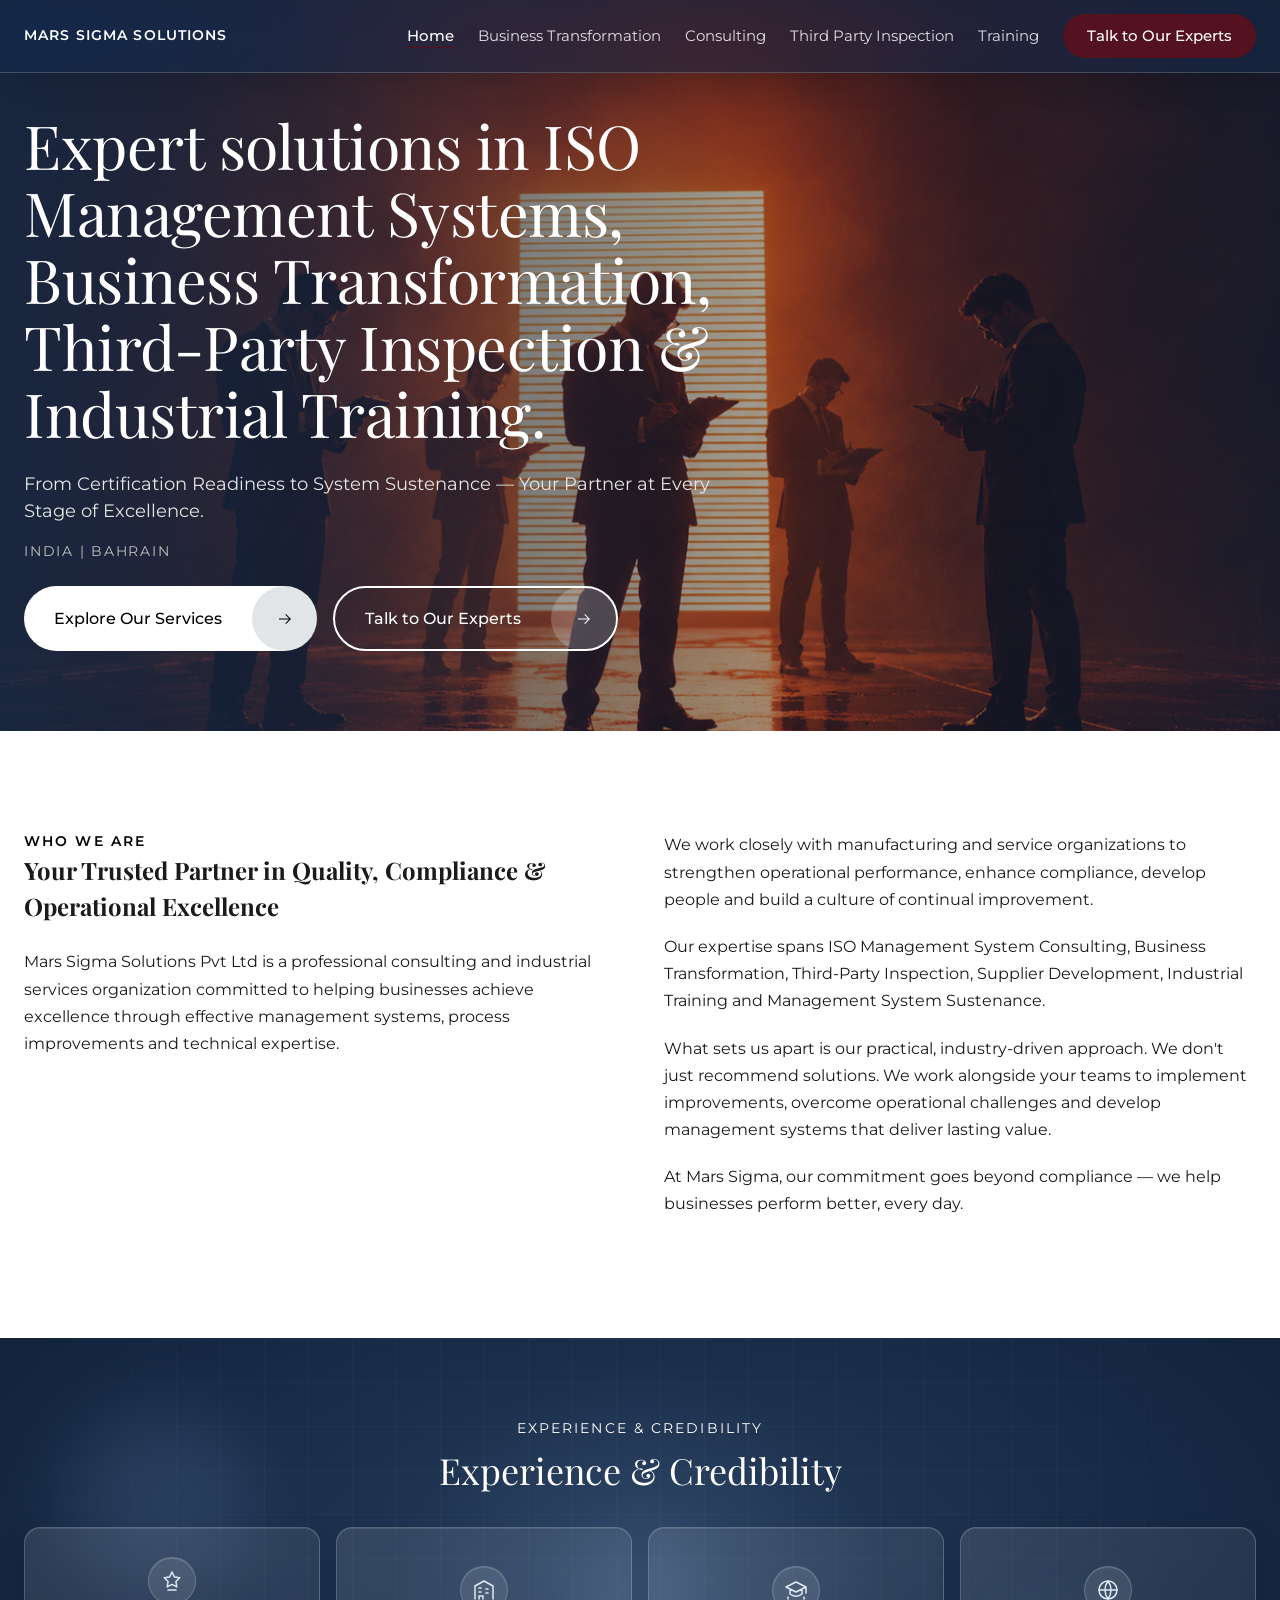
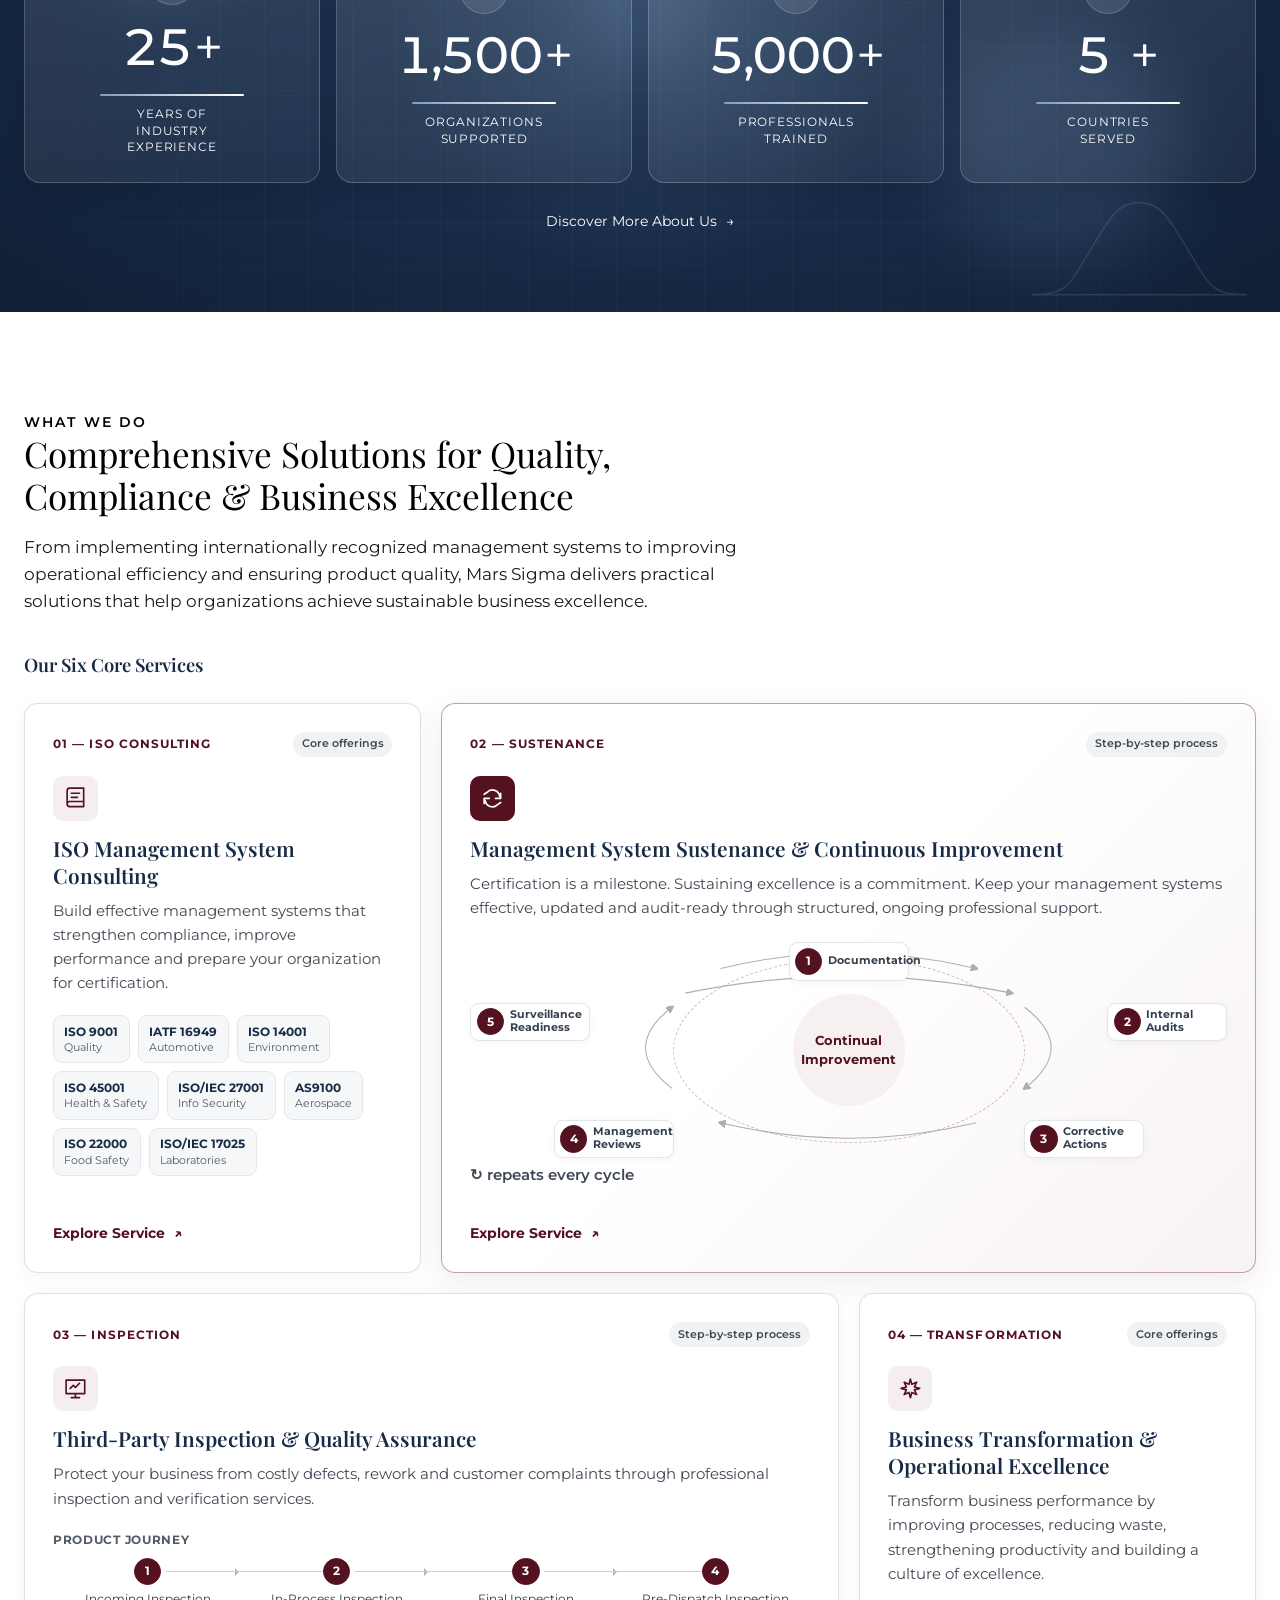
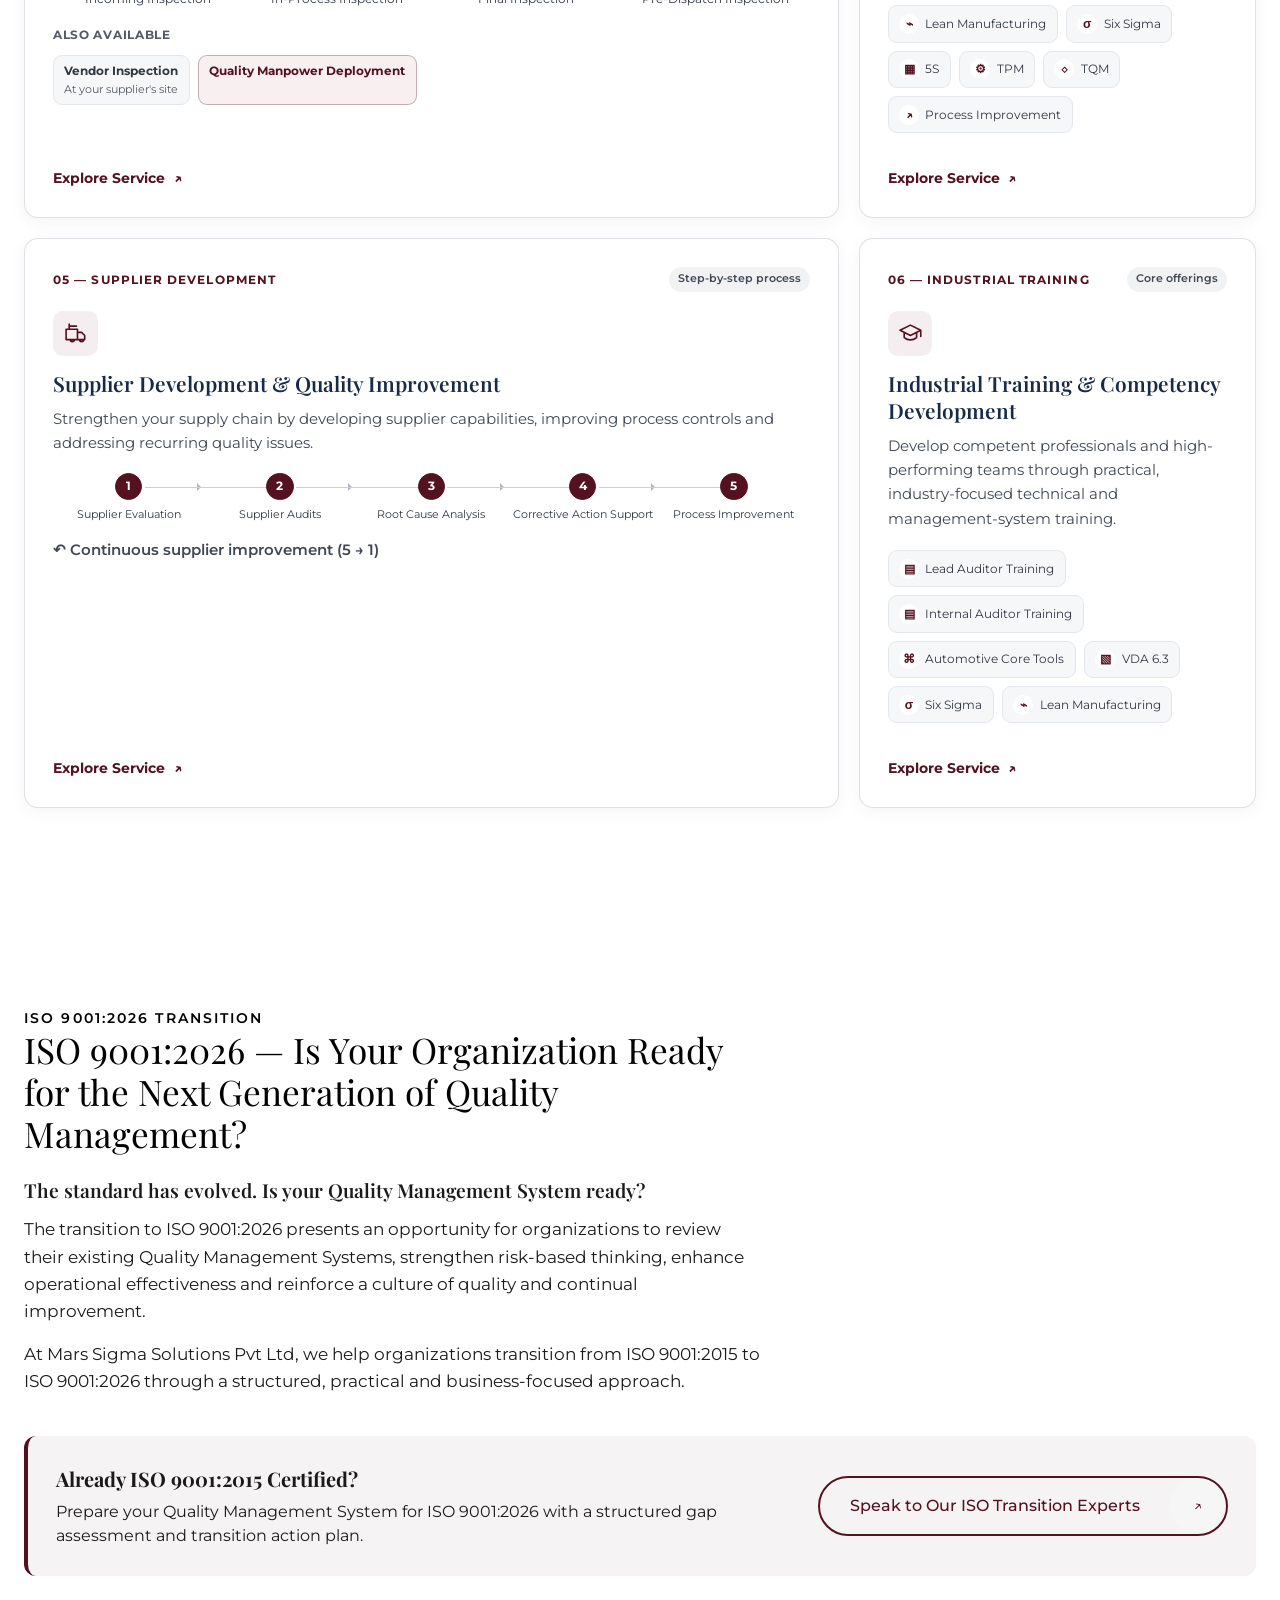
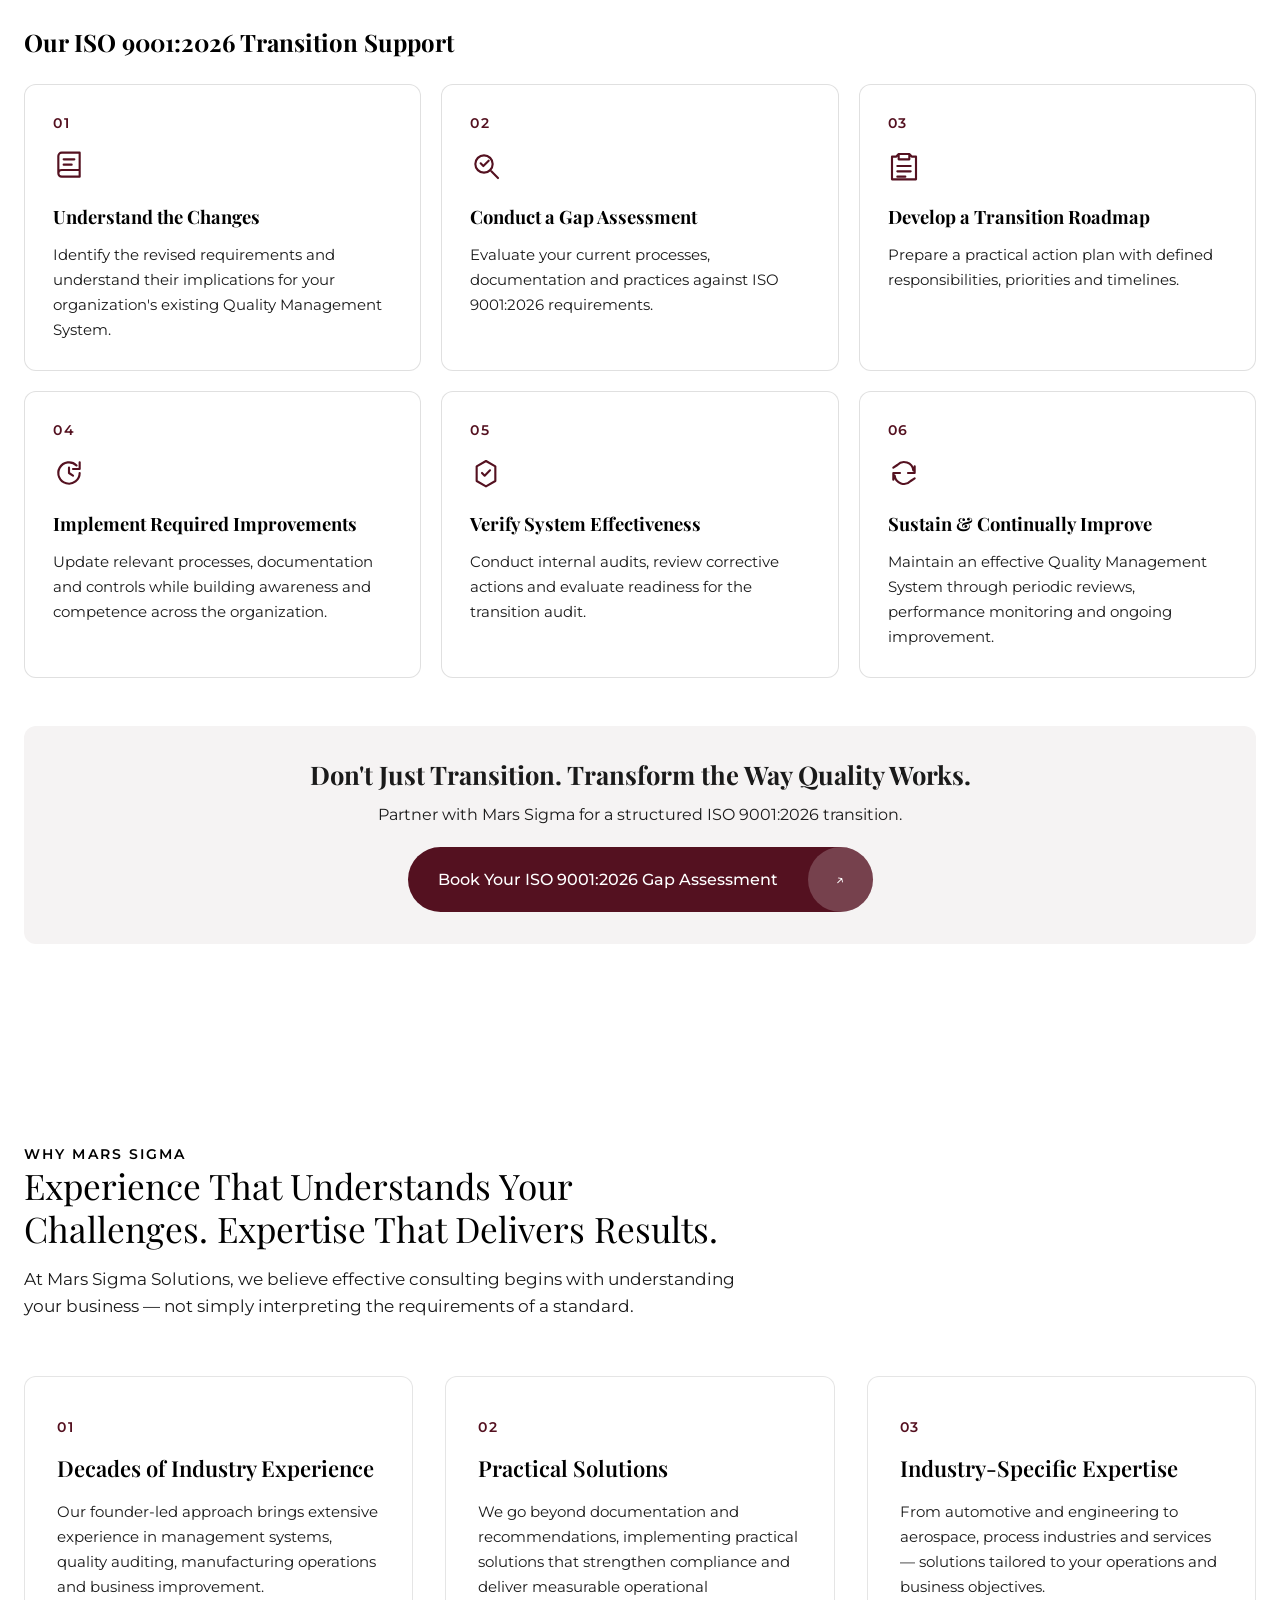
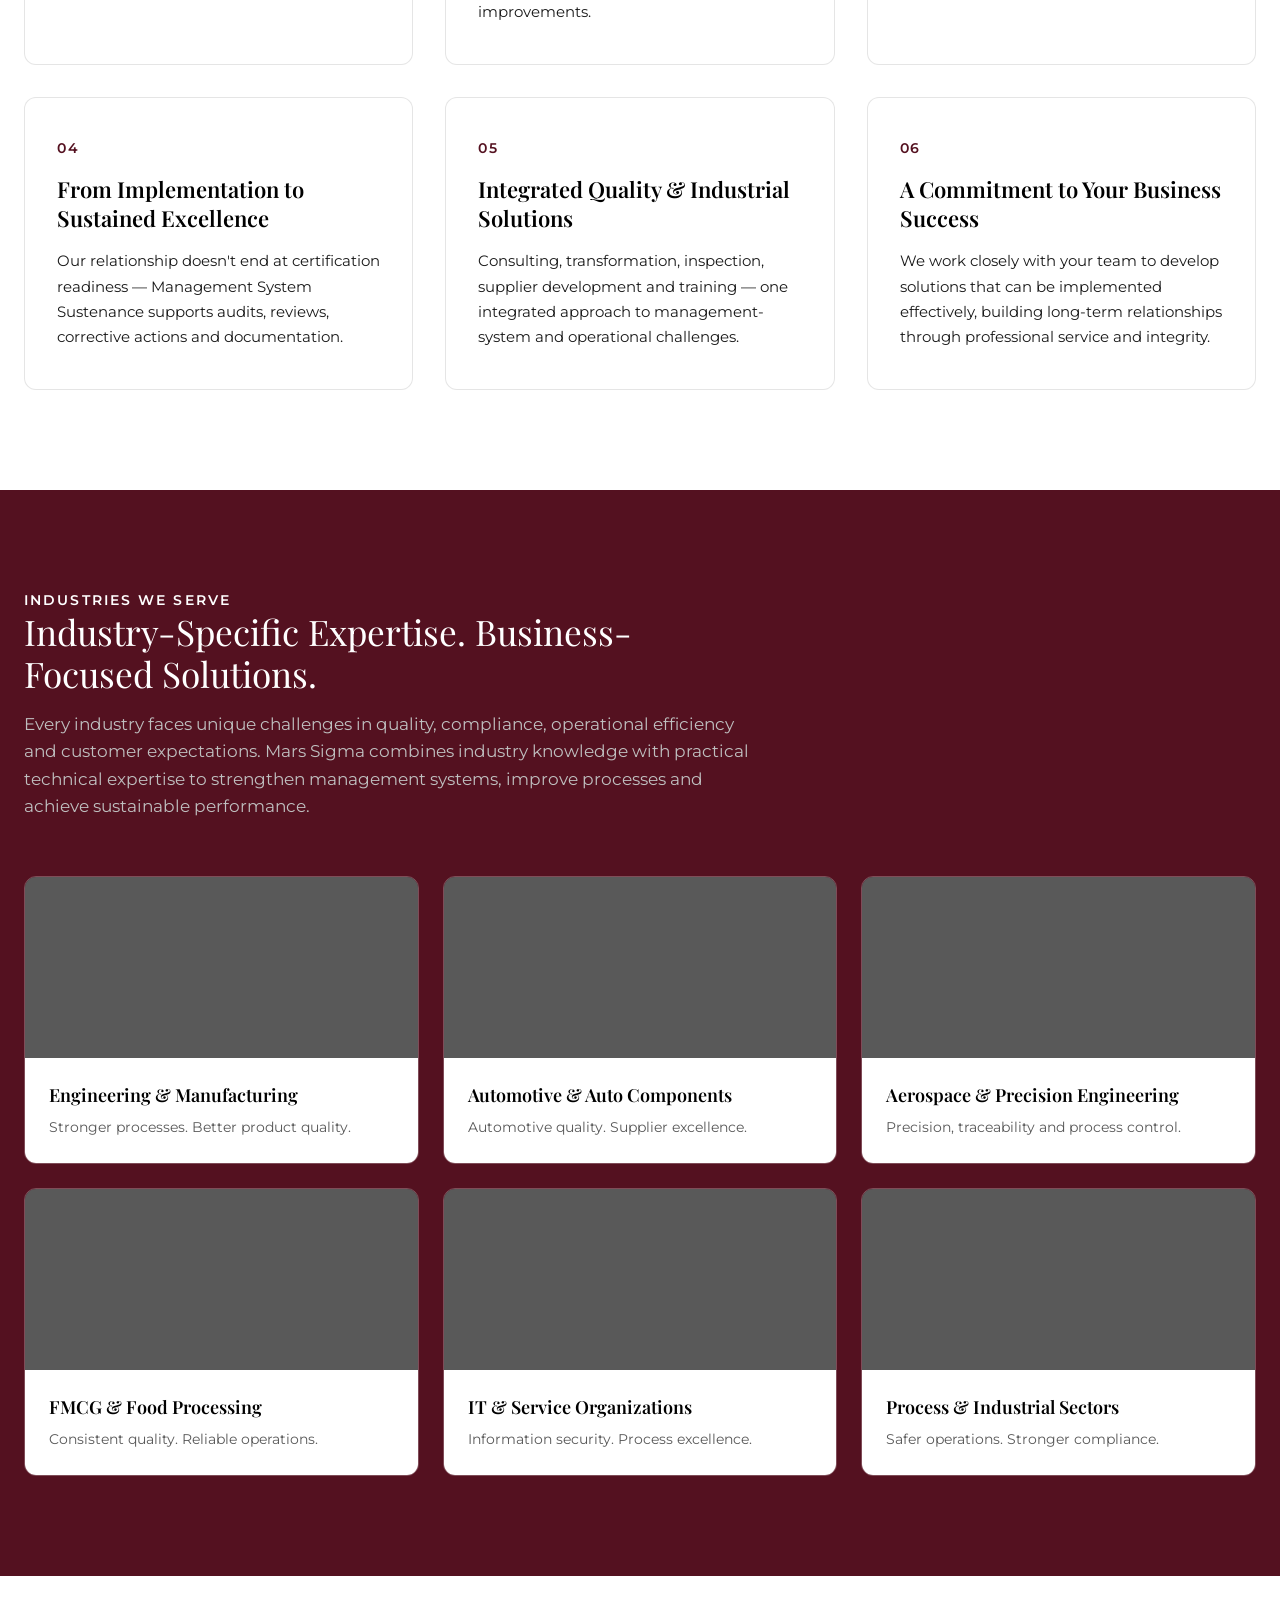
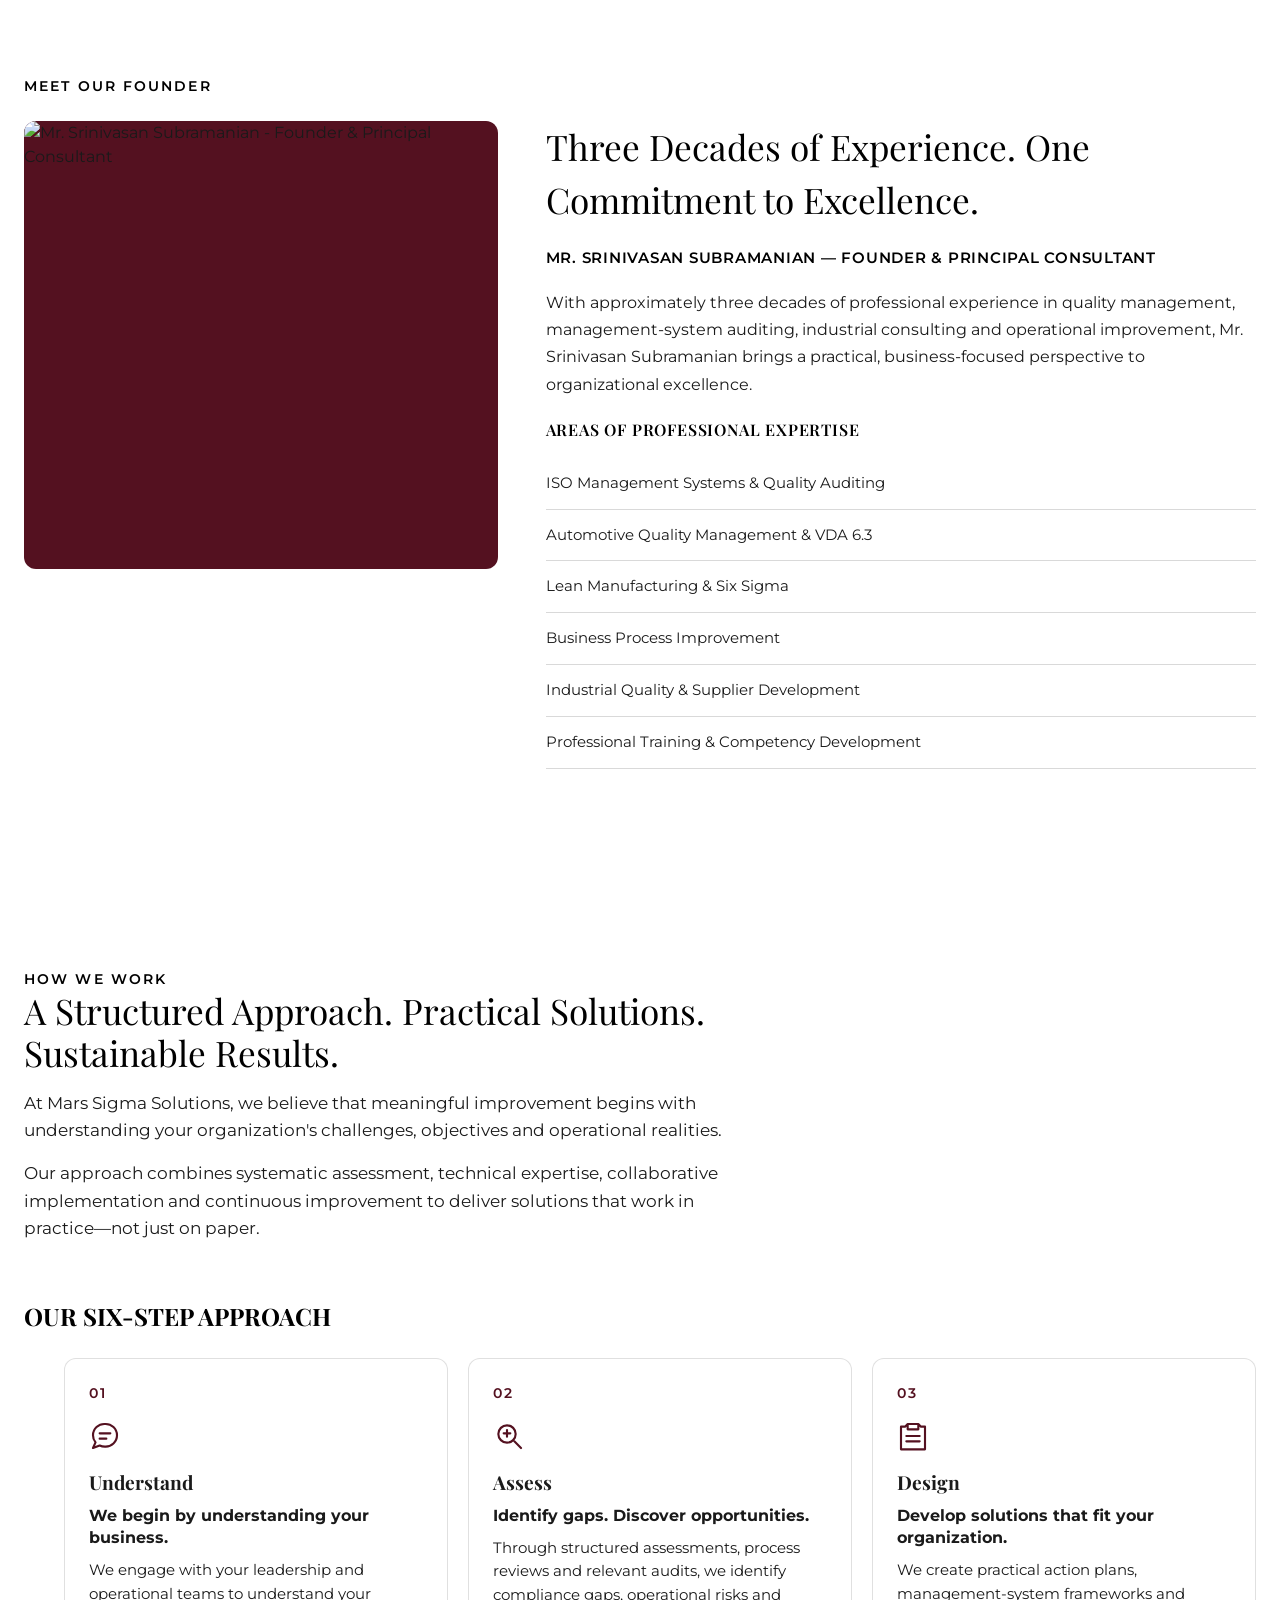
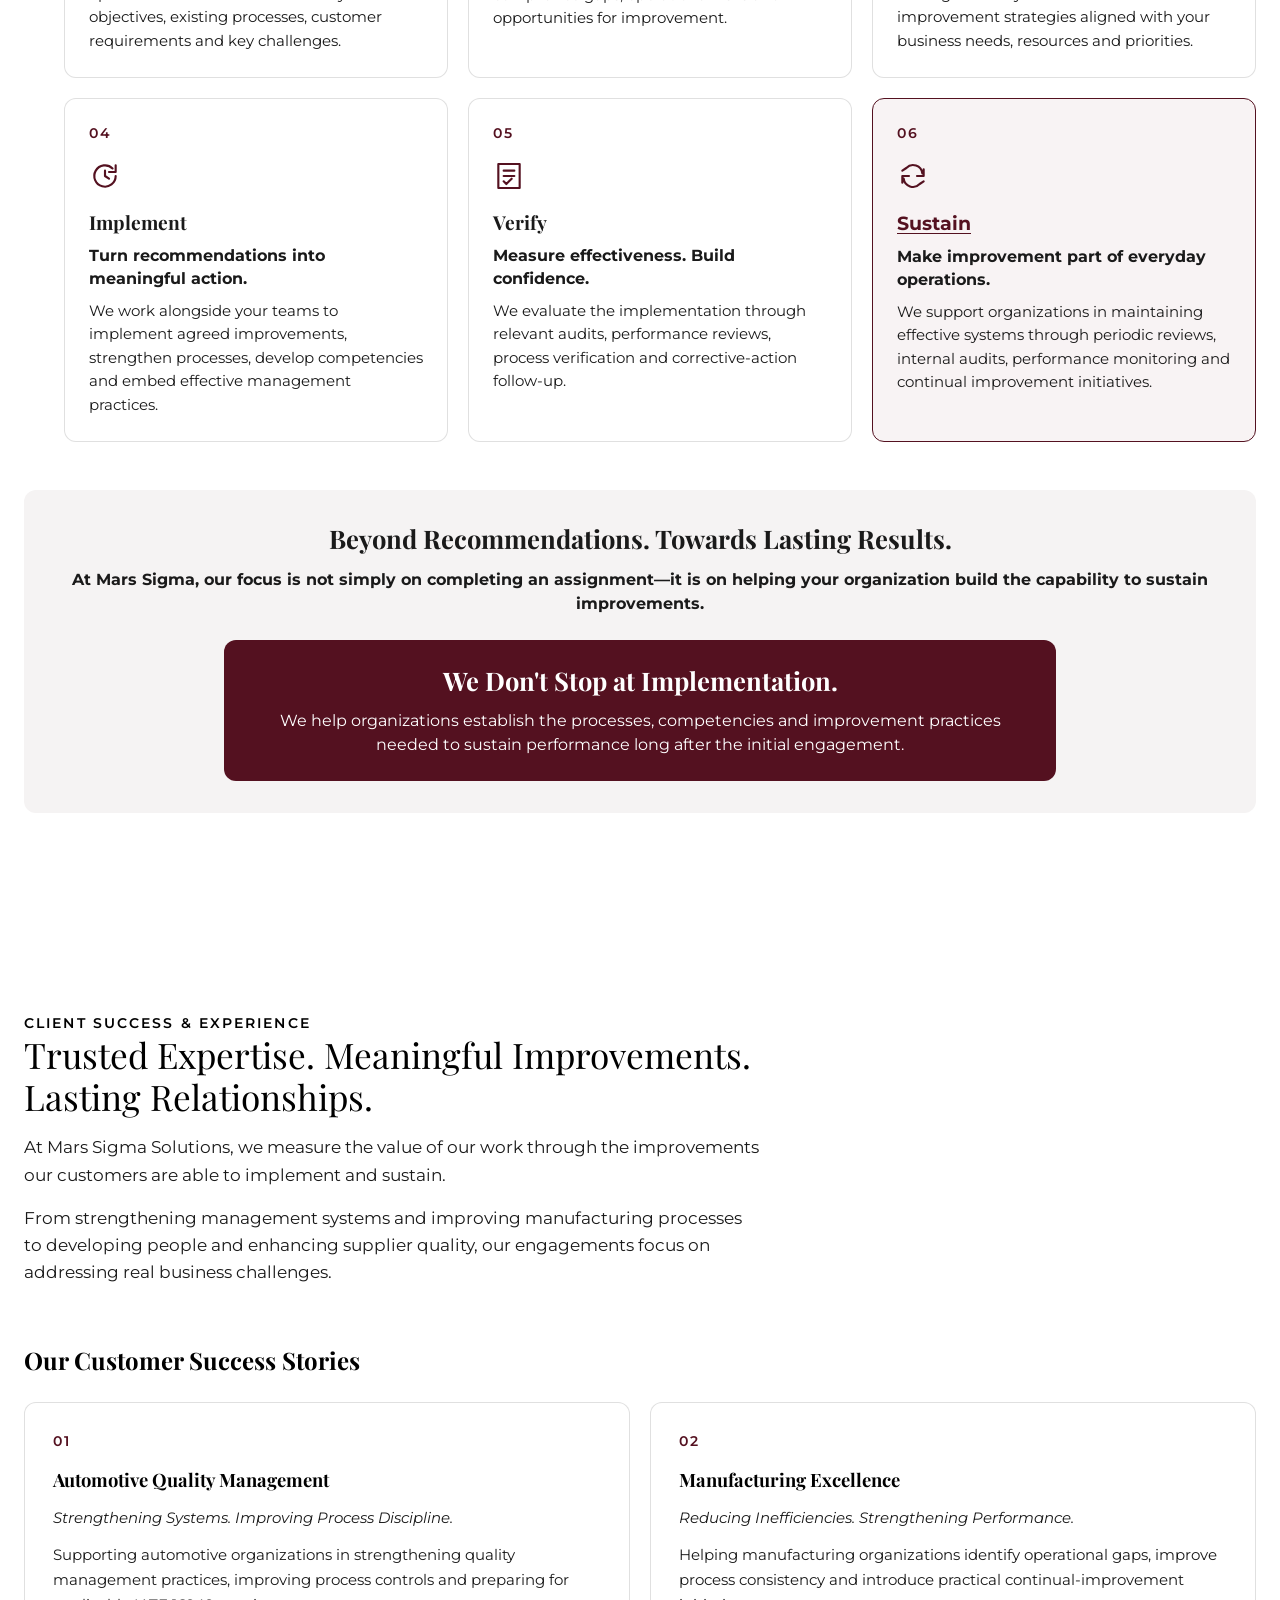
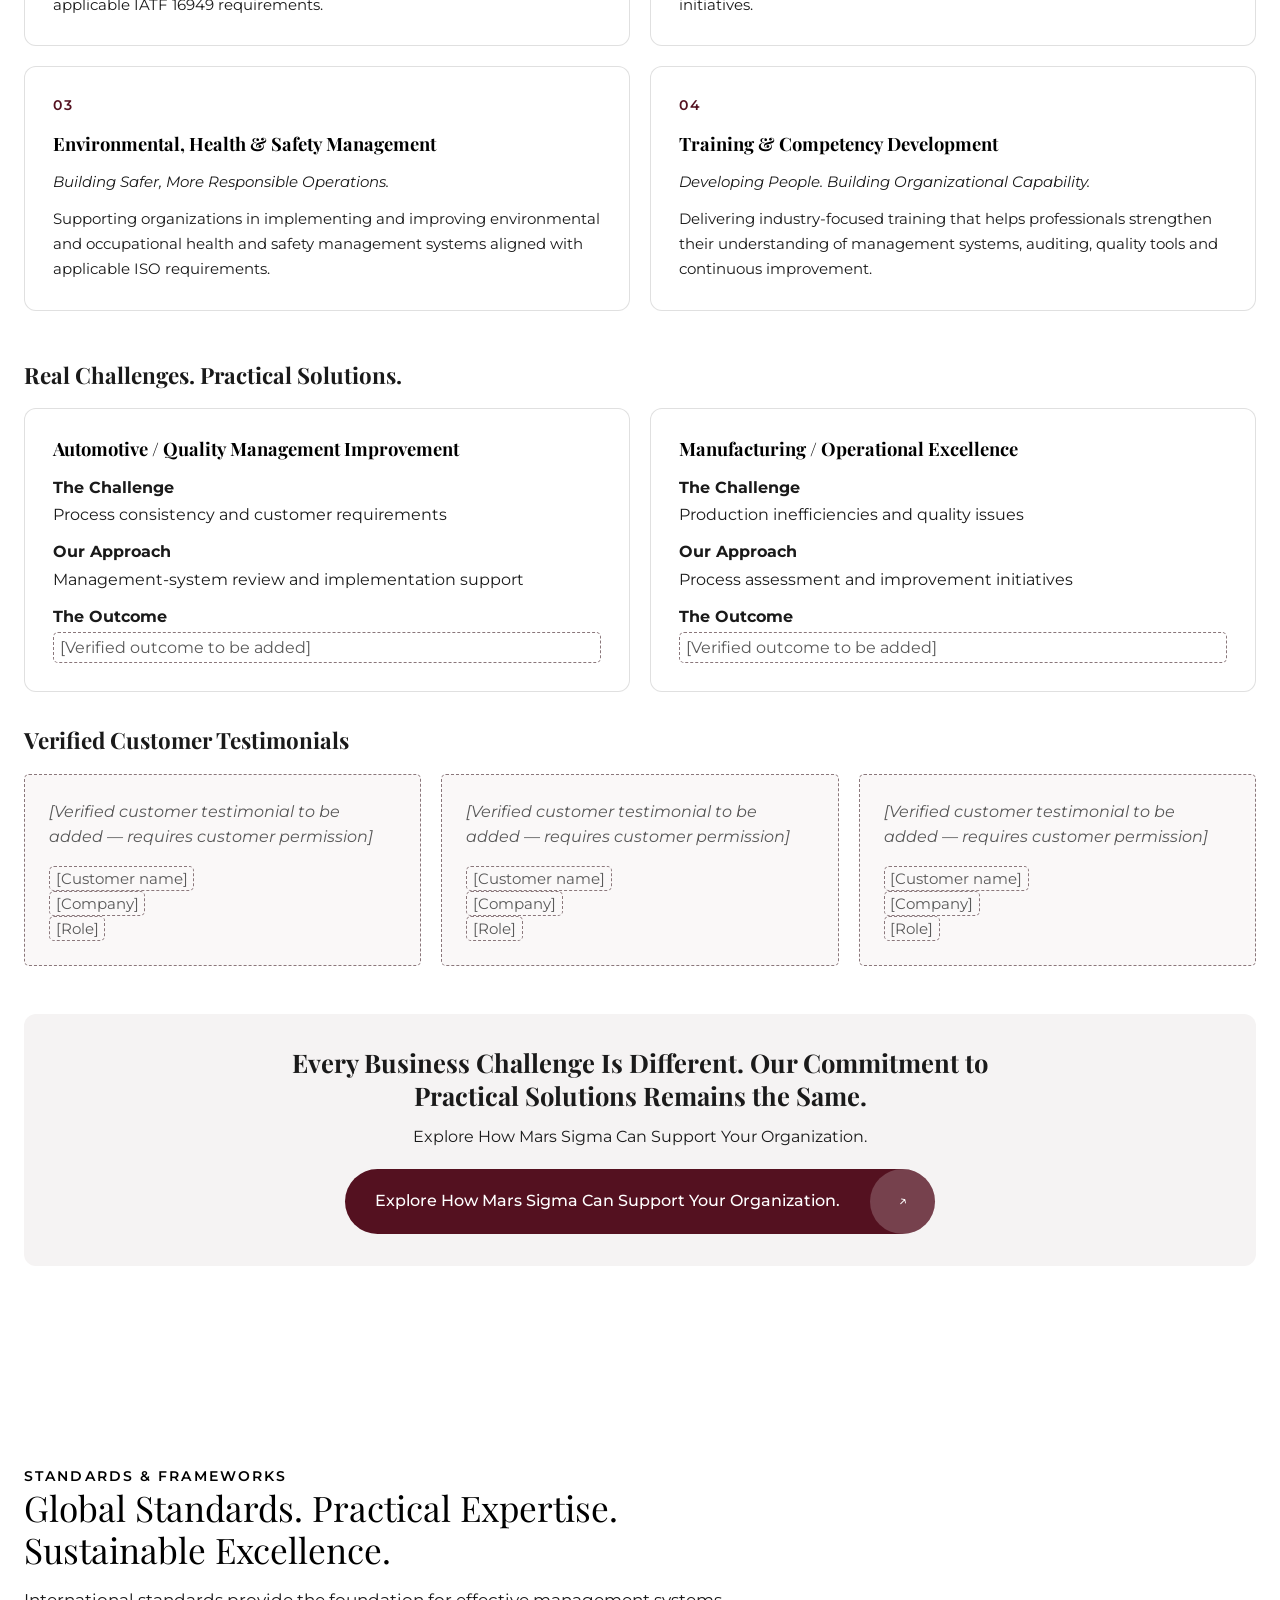
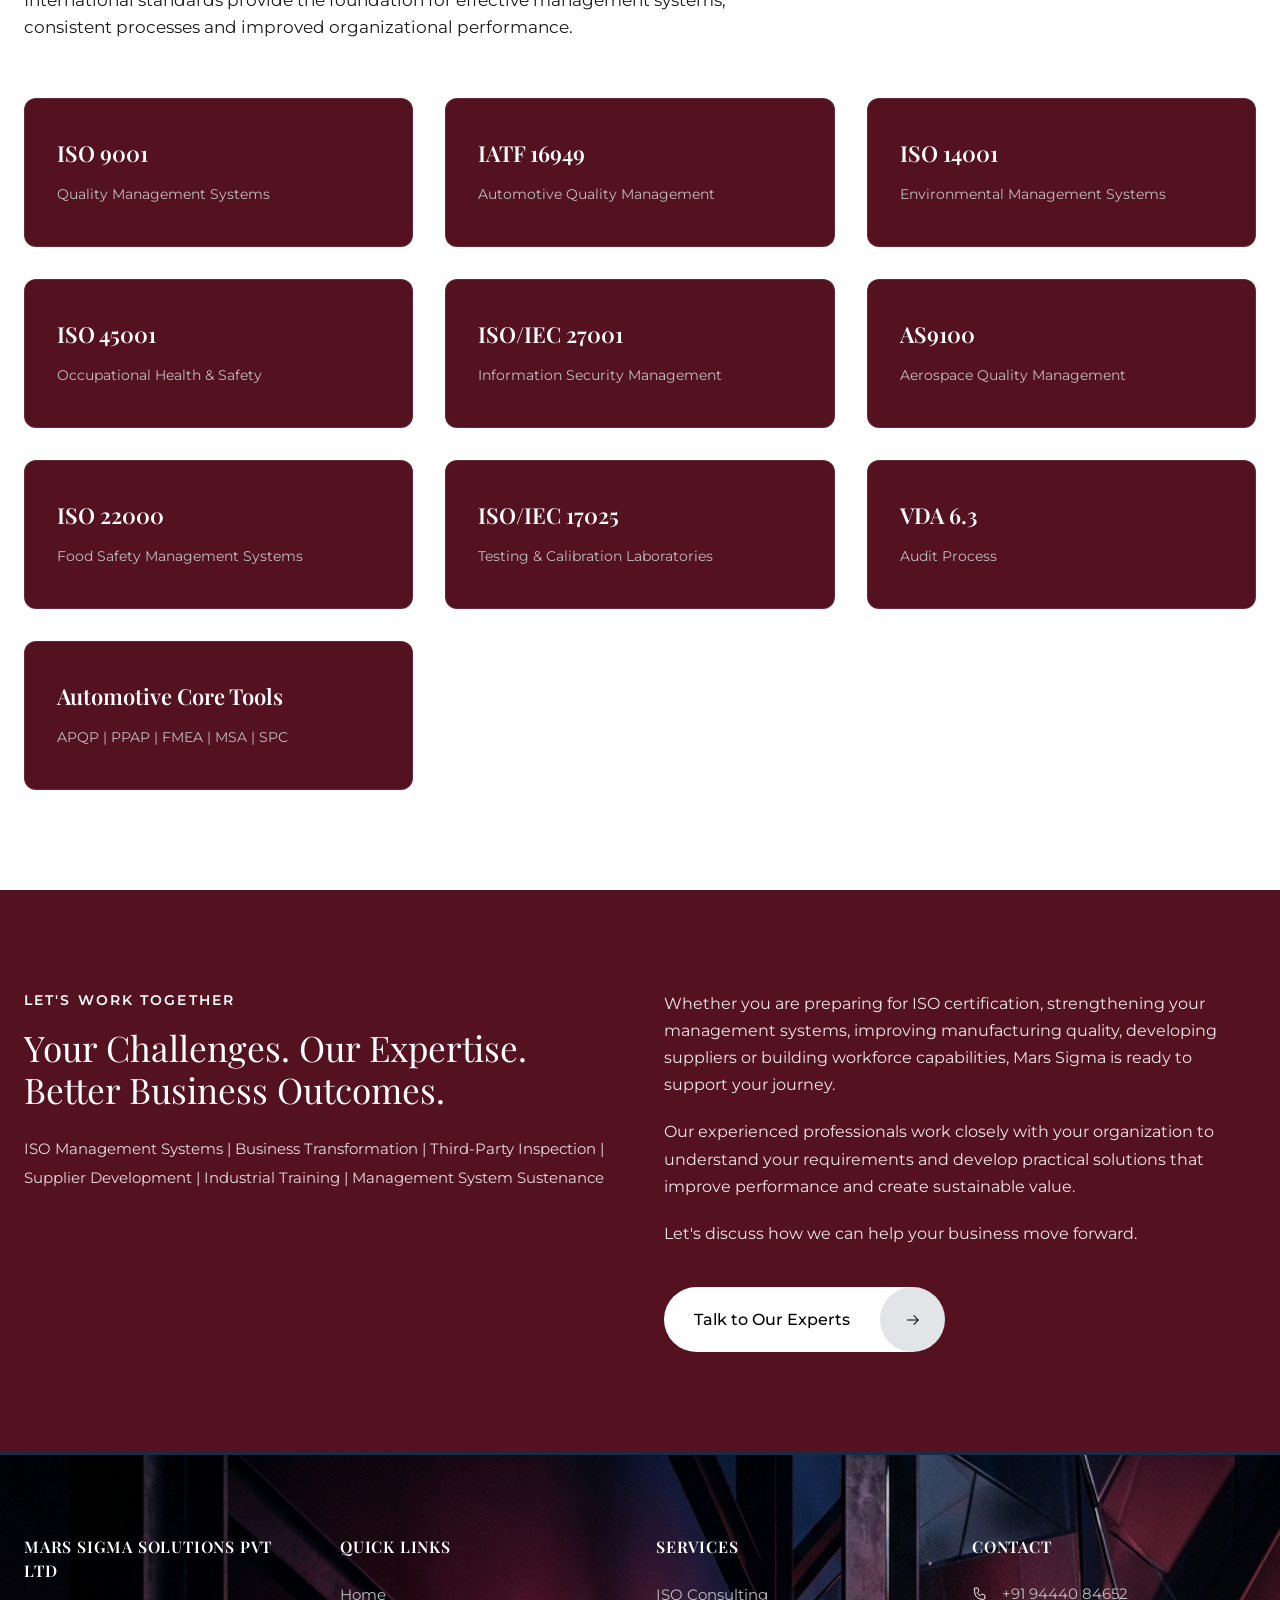
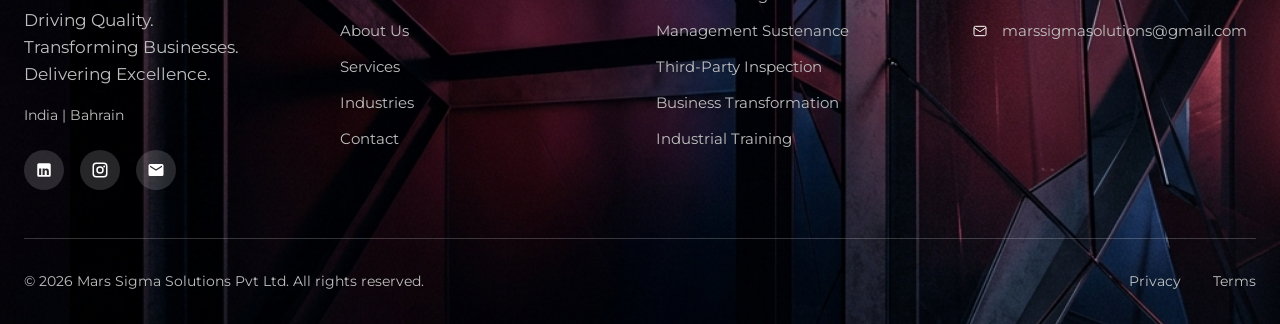
==== commit 6337e38f: "visual enhance" ====
--- a/index.html
+++ b/index.html
@@ -663,6 +663,7 @@
 @media (max-width: 991px) { .new-card-grid, .iso-grid, .work-steps, .testimonial-grid { grid-template-columns: repeat(2, minmax(0, 1fr)); } }
 @media (max-width: 767px) { .new-card-grid, .iso-grid, .work-steps, .testimonial-grid { grid-template-columns: minmax(0, 1fr); } .work-steps { border-left: 2px solid rgba(84,17,32,.25); margin-left: .5rem; } .work-steps li { margin-left: .75rem; } .transition-callout { align-items: flex-start; flex-direction: column; margin-top: 0; } .new-closing { padding: 1.5rem 1rem; } }
 </style>
+  <link href="assets/css/responsive.css" rel="stylesheet">
 </head>
 
 <body>
@@ -671,7 +672,7 @@
 <header>
   <nav class="navbar" aria-label="Main navigation">
     <div class="nav-container">
-      <a href="index.html" class="nav-logo" aria-label="Mars Sigma Solutions — Home"><img src="img/logoms.png" alt="Mars Sigma Solutions"></a>
+      <a href="index.html" class="nav-logo" aria-label="Mars Sigma Solutions — Home">MARS SIGMA SOLUTIONS</a>
 
       <button class="nav-toggle" type="button" aria-expanded="false" aria-controls="nav-menu" aria-label="Open menu">
         <span></span><span></span>
--- a/assets/css/typography.css
+++ b/assets/css/typography.css
@@ -12,3 +12,12 @@
 body h6 {
   font-family: 'Playfair Display', serif !important;
 }
+
+.nav-logo {
+  font-family: 'Montserrat', sans-serif !important;
+  font-size: clamp(.75rem, 1.1vw, .95rem);
+  font-weight: 700;
+  letter-spacing: .1em;
+  text-transform: uppercase;
+  white-space: nowrap;
+}
--- a/assets/css/responsive.css
+++ b/assets/css/responsive.css
@@ -0,0 +1,142 @@
+/* Shared responsive guardrails for every page. */
+*,
+*::before,
+*::after { box-sizing: border-box; }
+
+html,
+body { width: 100%; max-width: 100%; overflow-x: clip; }
+body { min-width: 320px; }
+img,
+video,
+iframe,
+svg { max-width: 100%; }
+img,
+video { height: auto; }
+main,
+section,
+article,
+aside,
+.container,
+.nav-container,
+[class*="-grid"] > *,
+[class*="-row"] > * { min-width: 0; }
+
+.nav-logo { min-width: 0; flex: 0 1 auto; font-size: clamp(.72rem, 1.1vw, .95rem); }
+.nav-container { gap: clamp(.65rem, 2vw, 2rem); }
+.container { width: 100%; }
+button,
+input,
+select,
+textarea { max-width: 100%; }
+input,
+select,
+textarea { min-width: 0; }
+table { display: block; max-width: 100%; overflow-x: auto; }
+pre { max-width: 100%; overflow-x: auto; }
+
+@media (max-width: 1100px) {
+  .nav-container { gap: 1rem; }
+  .nav-toggle { display: block; flex: 0 0 auto; }
+  .nav-menu {
+    position: fixed;
+    top: 4.5rem;
+    right: 0;
+    left: 0;
+    z-index: 100;
+    display: flex;
+    max-height: calc(100dvh - 4.5rem);
+    overflow-y: auto;
+    flex-direction: column;
+    align-items: stretch;
+    gap: 0;
+    padding: 1rem 1.5rem 1.5rem;
+    background: var(--ink-blue, #1d2a44);
+    border-bottom: 1px solid rgba(255,255,255,.18);
+    transform: translateY(-10px);
+    opacity: 0;
+    pointer-events: none;
+    transition: opacity .2s ease, transform .2s ease;
+  }
+  .nav-menu.nav-menu-open { transform: translateY(0); opacity: 1; pointer-events: auto; }
+  .nav-link { display: flex; width: 100%; min-height: 2.75rem; align-items: center; white-space: normal; }
+  .nav-cta { align-self: flex-start; margin-top: .75rem; }
+}
+
+@media (max-width: 991px) {
+  .who-grid,
+  .founder-grid,
+  .contact-grid,
+  .together-grid { grid-template-columns: minmax(0, 1fr); }
+  .card-grid,
+  .process-grid,
+  .training-grid,
+  .methodology-grid,
+  .standards-grid,
+  .industry-grid,
+  .service-grid { grid-template-columns: repeat(2, minmax(0, 1fr)); }
+  .stat-grid { grid-template-columns: repeat(2, minmax(0, 1fr)); }
+  .container { padding-right: 1.5rem; padding-left: 1.5rem; }
+}
+
+@media (max-width: 767px) {
+  .container { padding-right: 1.125rem; padding-left: 1.125rem; }
+  .main-content,
+  .content { padding-top: 3.5rem; padding-bottom: 3.5rem; }
+  .section-head { max-width: 100%; margin-bottom: 2rem; }
+  .section-head h2,
+  .content h2 { font-size: clamp(1.6rem, 6vw, 2rem); }
+  .card-grid,
+  .process-grid,
+  .training-grid,
+  .methodology-grid,
+  .standards-grid,
+  .industry-grid,
+  .service-grid,
+  .who-grid,
+  .founder-grid,
+  .contact-grid,
+  .together-grid,
+  .new-card-grid,
+  .iso-grid,
+  .success-grid,
+  .testimonial-grid { grid-template-columns: minmax(0, 1fr); }
+  .card,
+  .service-card,
+  .training-card,
+  .industry-card { min-width: 0; }
+  .media,
+  .industry-card img { max-width: 100%; }
+  .form-row { grid-template-columns: minmax(0, 1fr); }
+  .cta-strip { padding: 3rem 0; }
+  .cta-strip .container { align-items: stretch; }
+  .cta-actions,
+  .hero-actions { flex-wrap: wrap; }
+  .button { max-width: 100%; }
+  .tag-list li { white-space: normal; }
+  .footer-grid { grid-template-columns: repeat(2, minmax(0, 1fr)); gap: 1.5rem; }
+}
+
+@media (max-width: 520px) {
+  .container { padding-right: 1rem; padding-left: 1rem; }
+  .page-hero { min-height: 0; padding: 7rem 0 3rem; }
+  .page-hero h1,
+  .page-hero .container h1 { font-size: clamp(1.85rem, 8vw, 2.5rem); }
+  .page-hero p,
+  .page-hero .container p { font-size: 1rem; }
+  .main-content,
+  .content { padding-top: 3rem; padding-bottom: 3rem; }
+  .footer-grid { grid-template-columns: minmax(0, 1fr); gap: 1.25rem; }
+  .footer-bottom { flex-direction: column; align-items: center; text-align: center; }
+  .footer-bottom nav { justify-content: center; }
+  .industry-carousel-controls { justify-content: center; flex-wrap: wrap; }
+  .hero-actions { align-items: stretch; }
+  .hero-actions .button,
+  .cta-actions .button { width: 100%; justify-content: center; }
+  input,
+  select,
+  textarea { font-size: 16px; }
+}
+
+@media (prefers-reduced-motion: reduce) {
+  *, *::before, *::after { scroll-behavior: auto !important; transition-duration: .01ms !important; }
+}
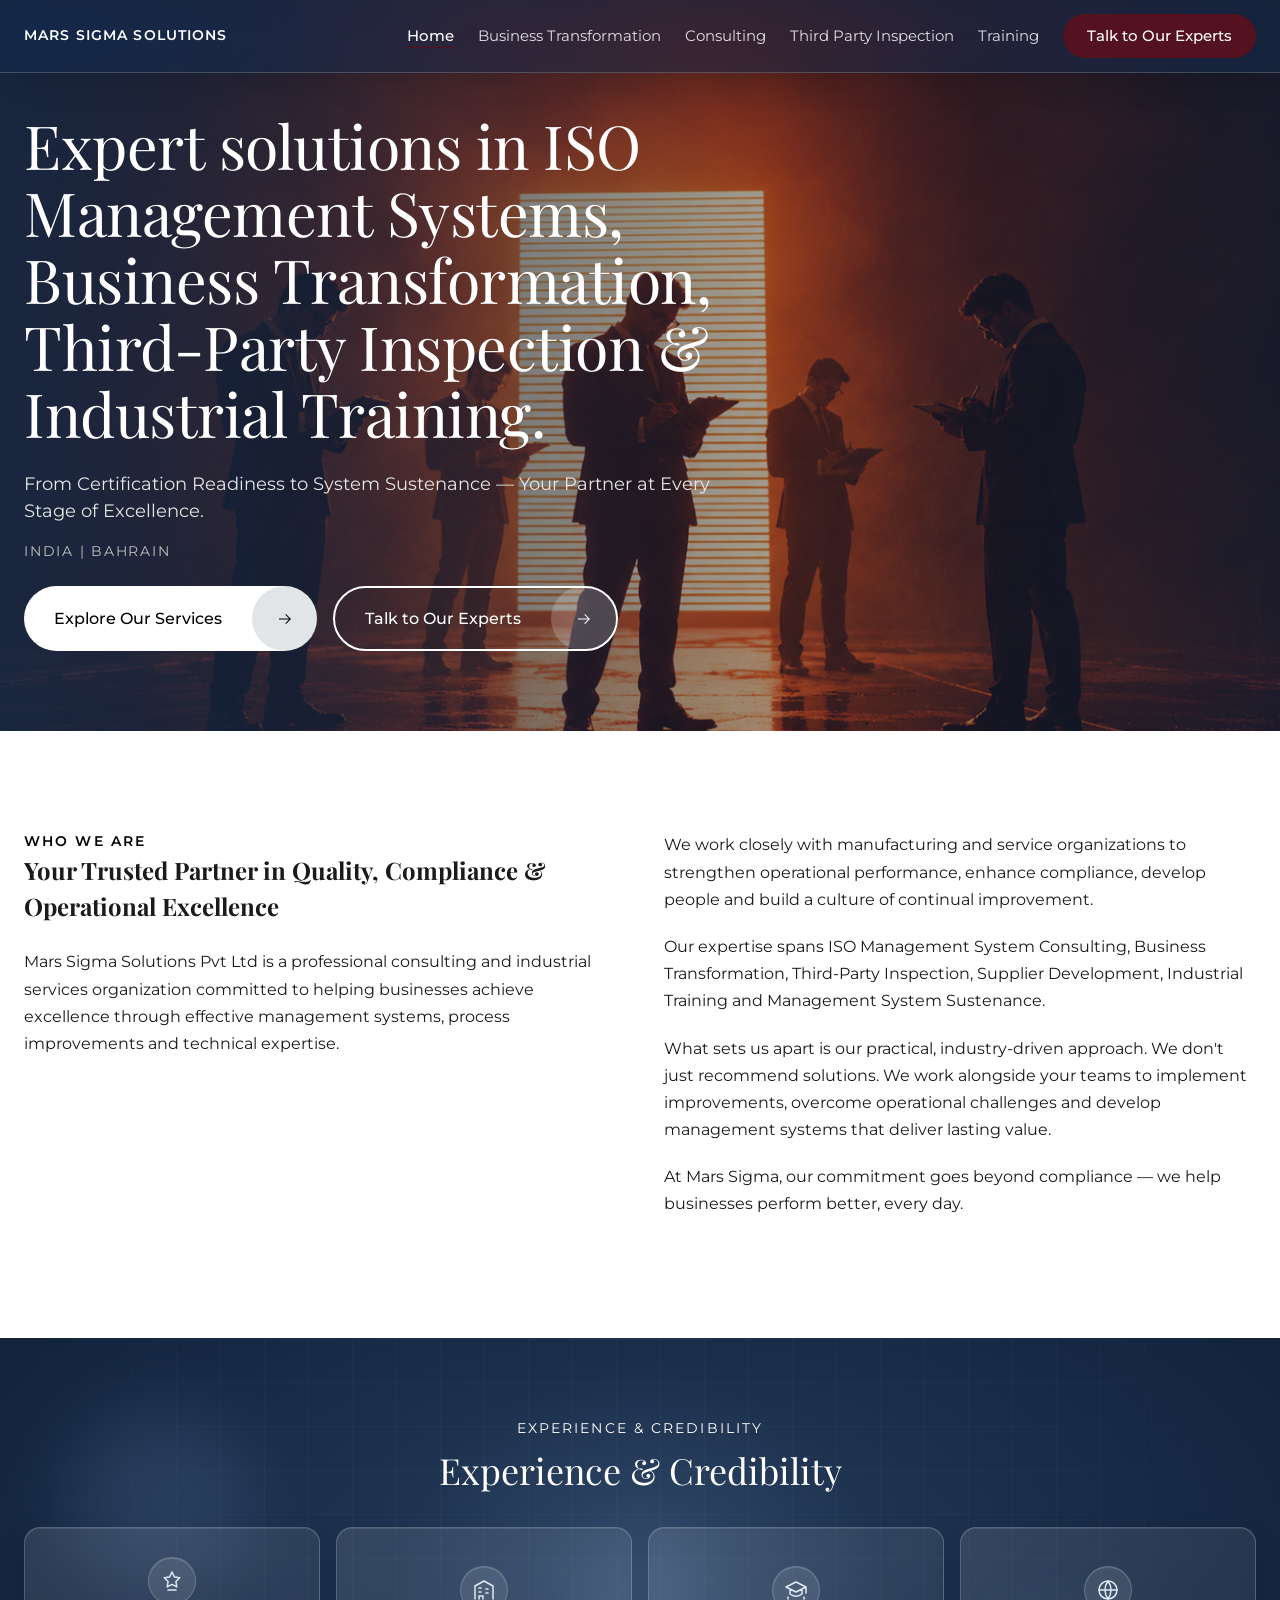
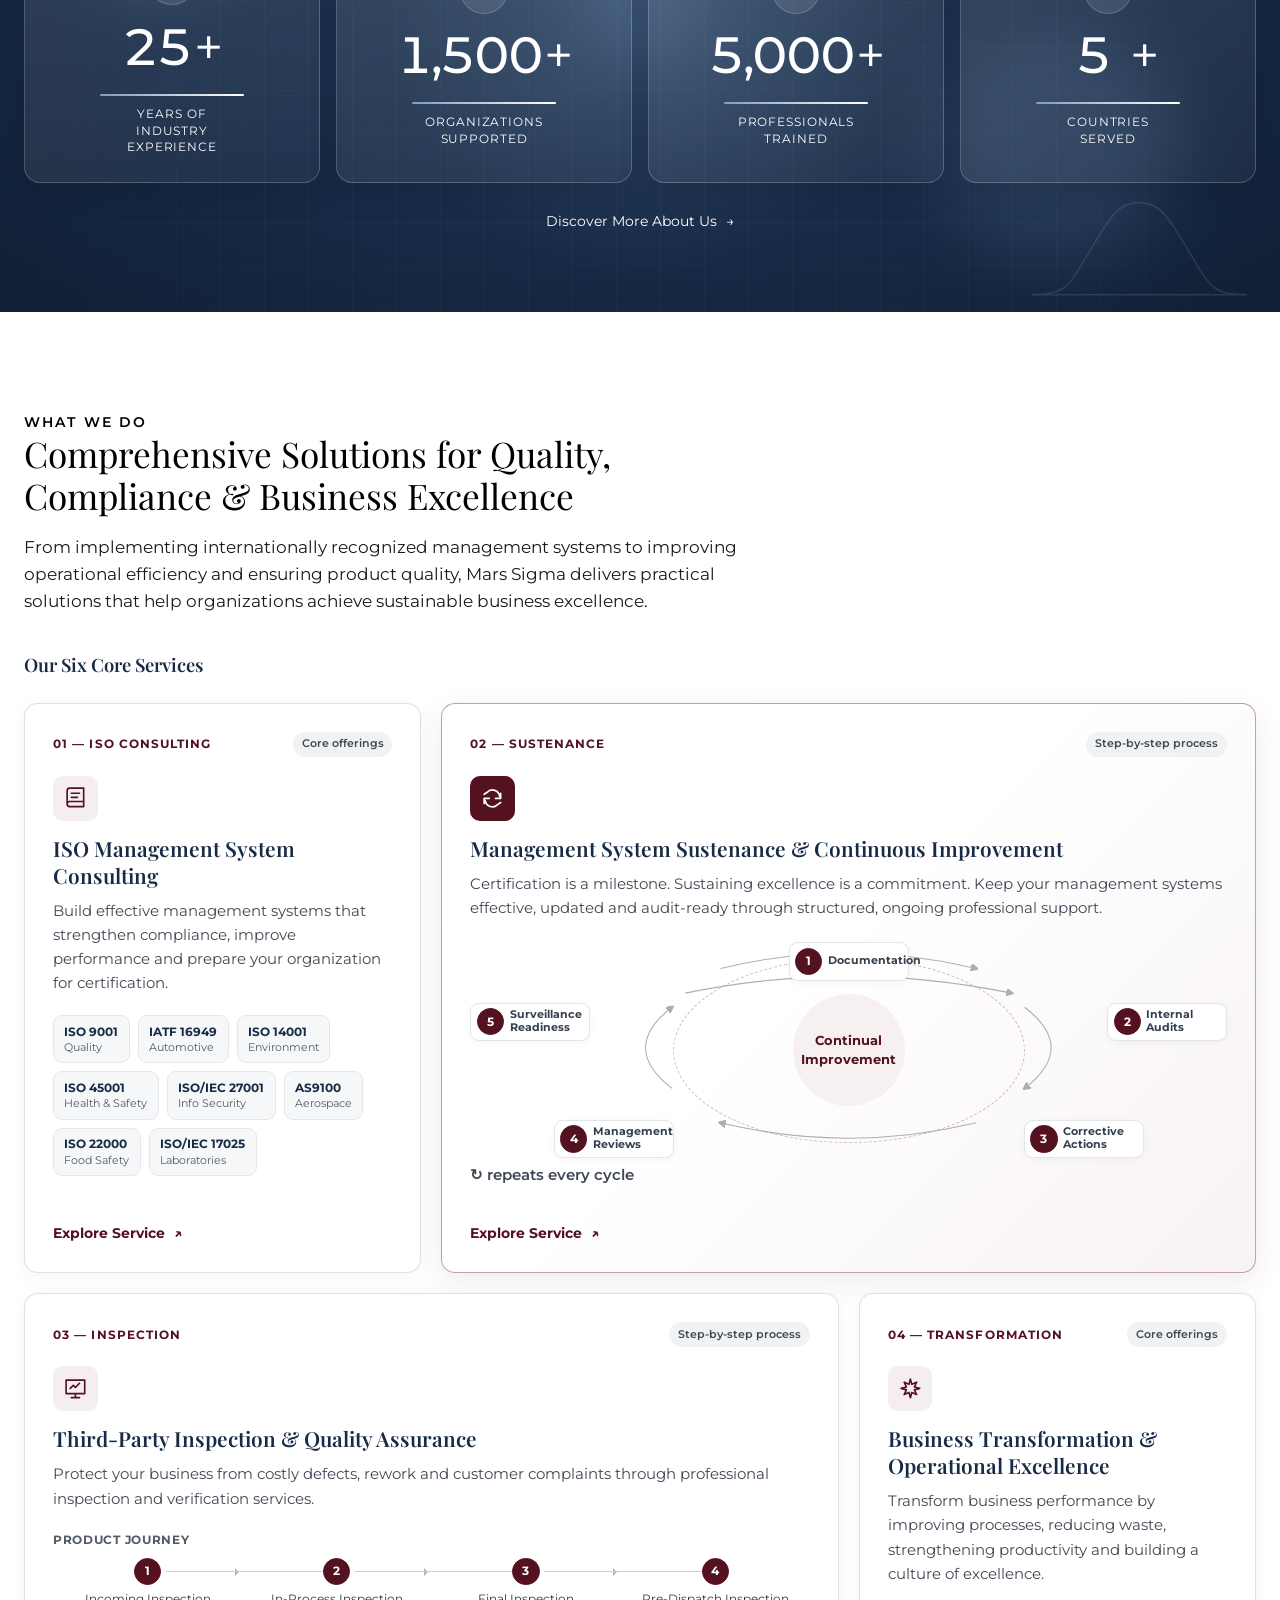
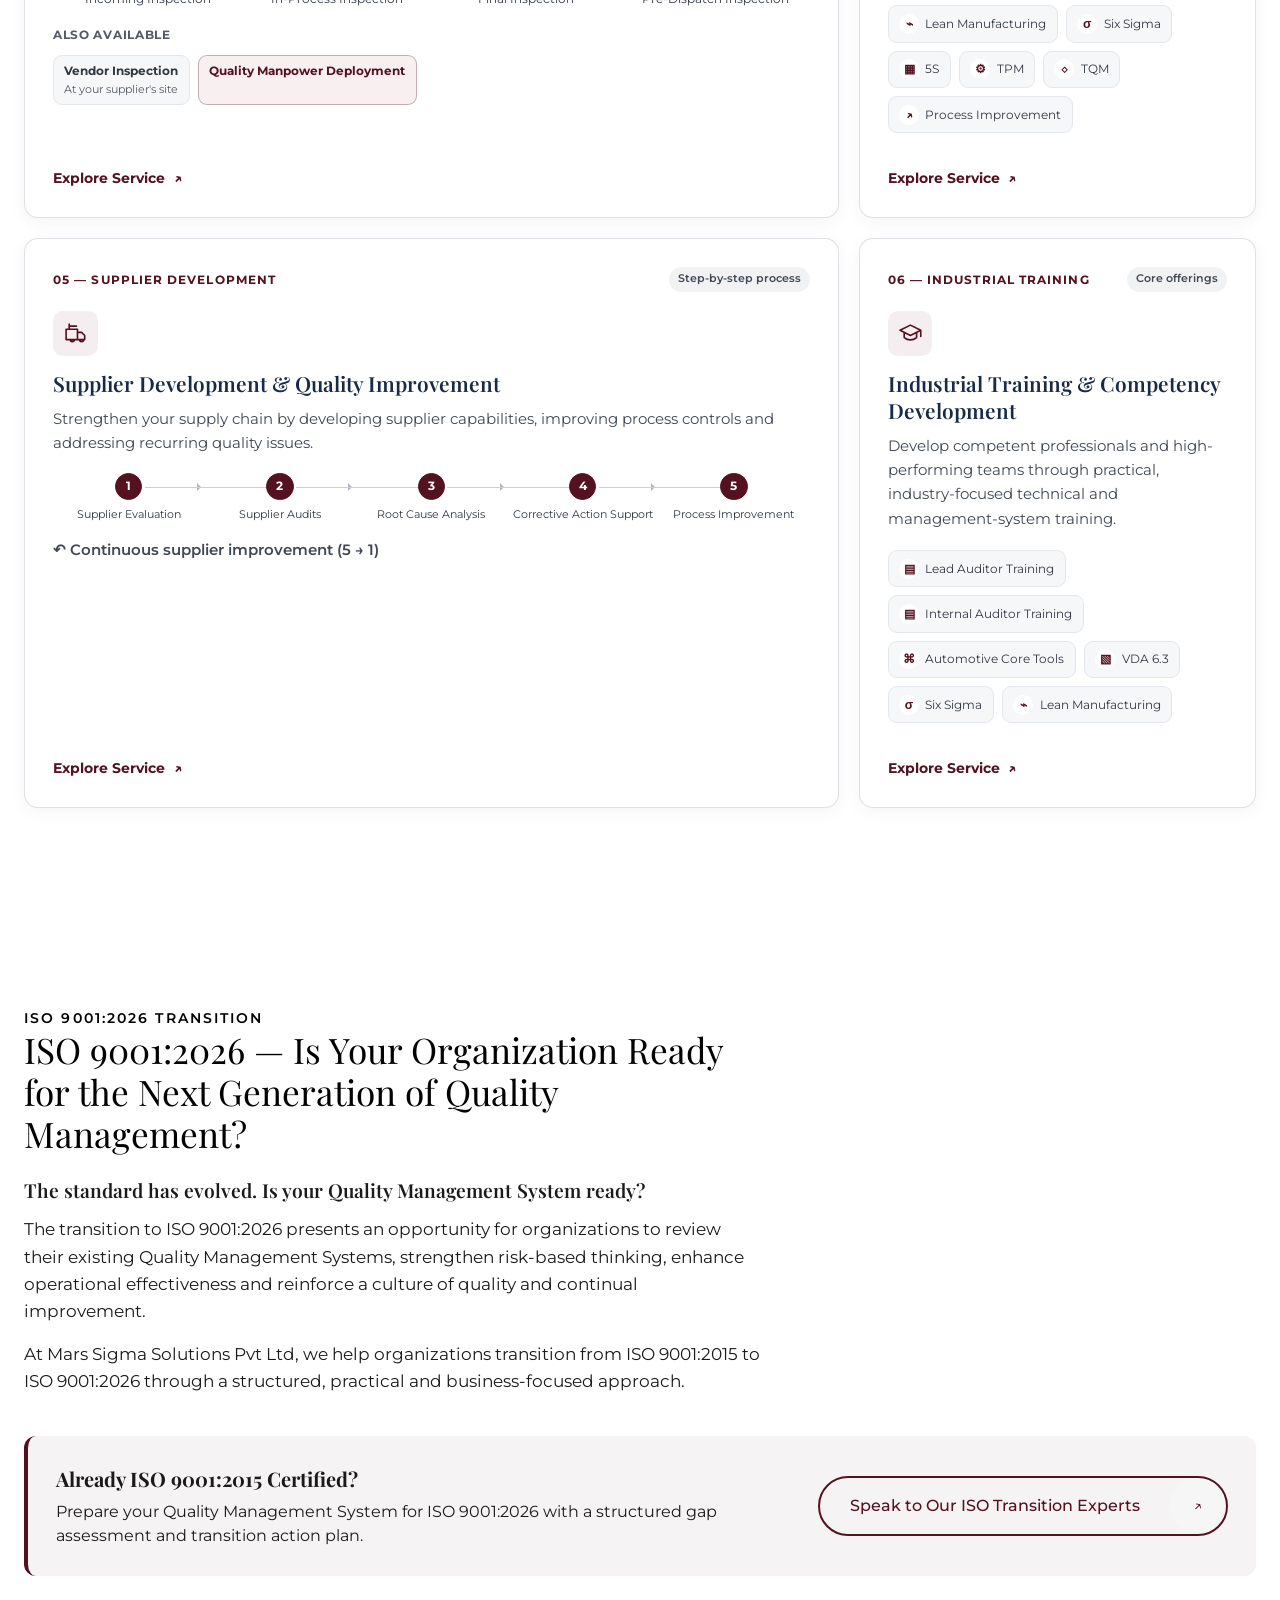
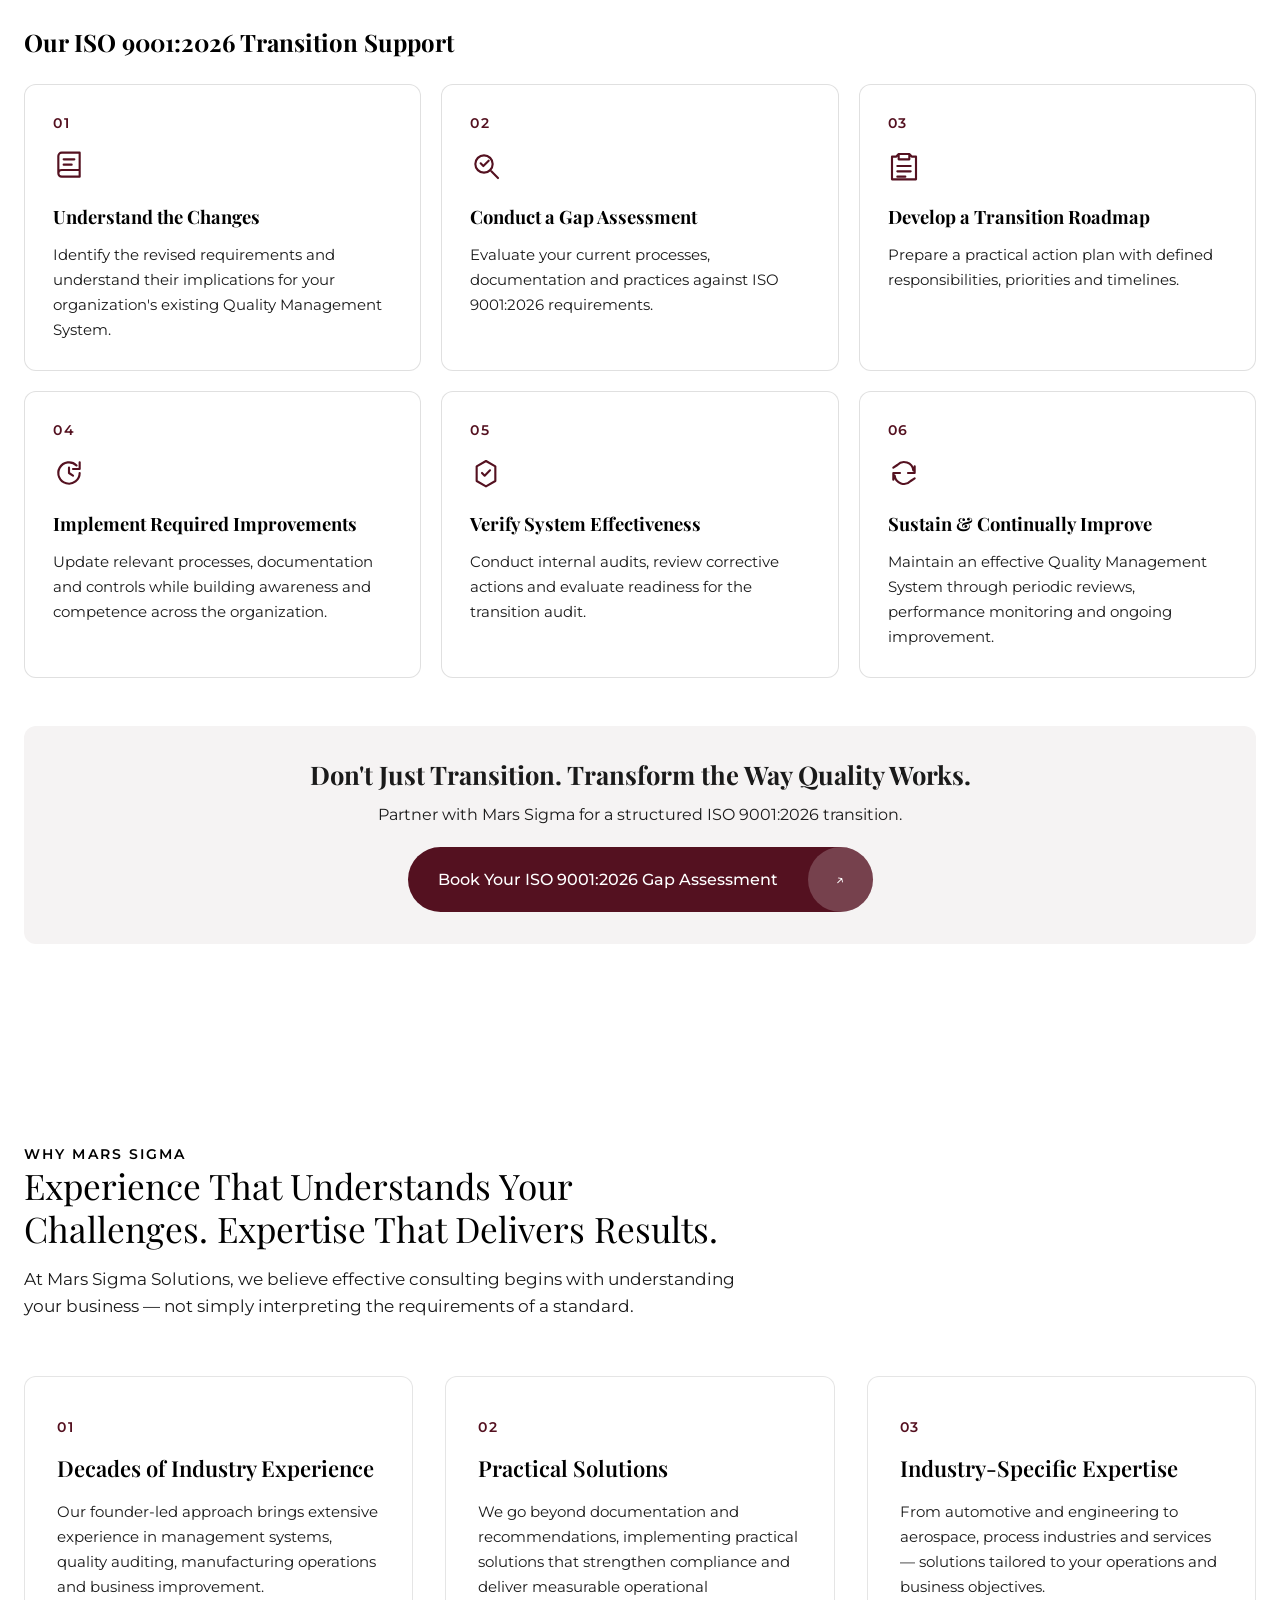
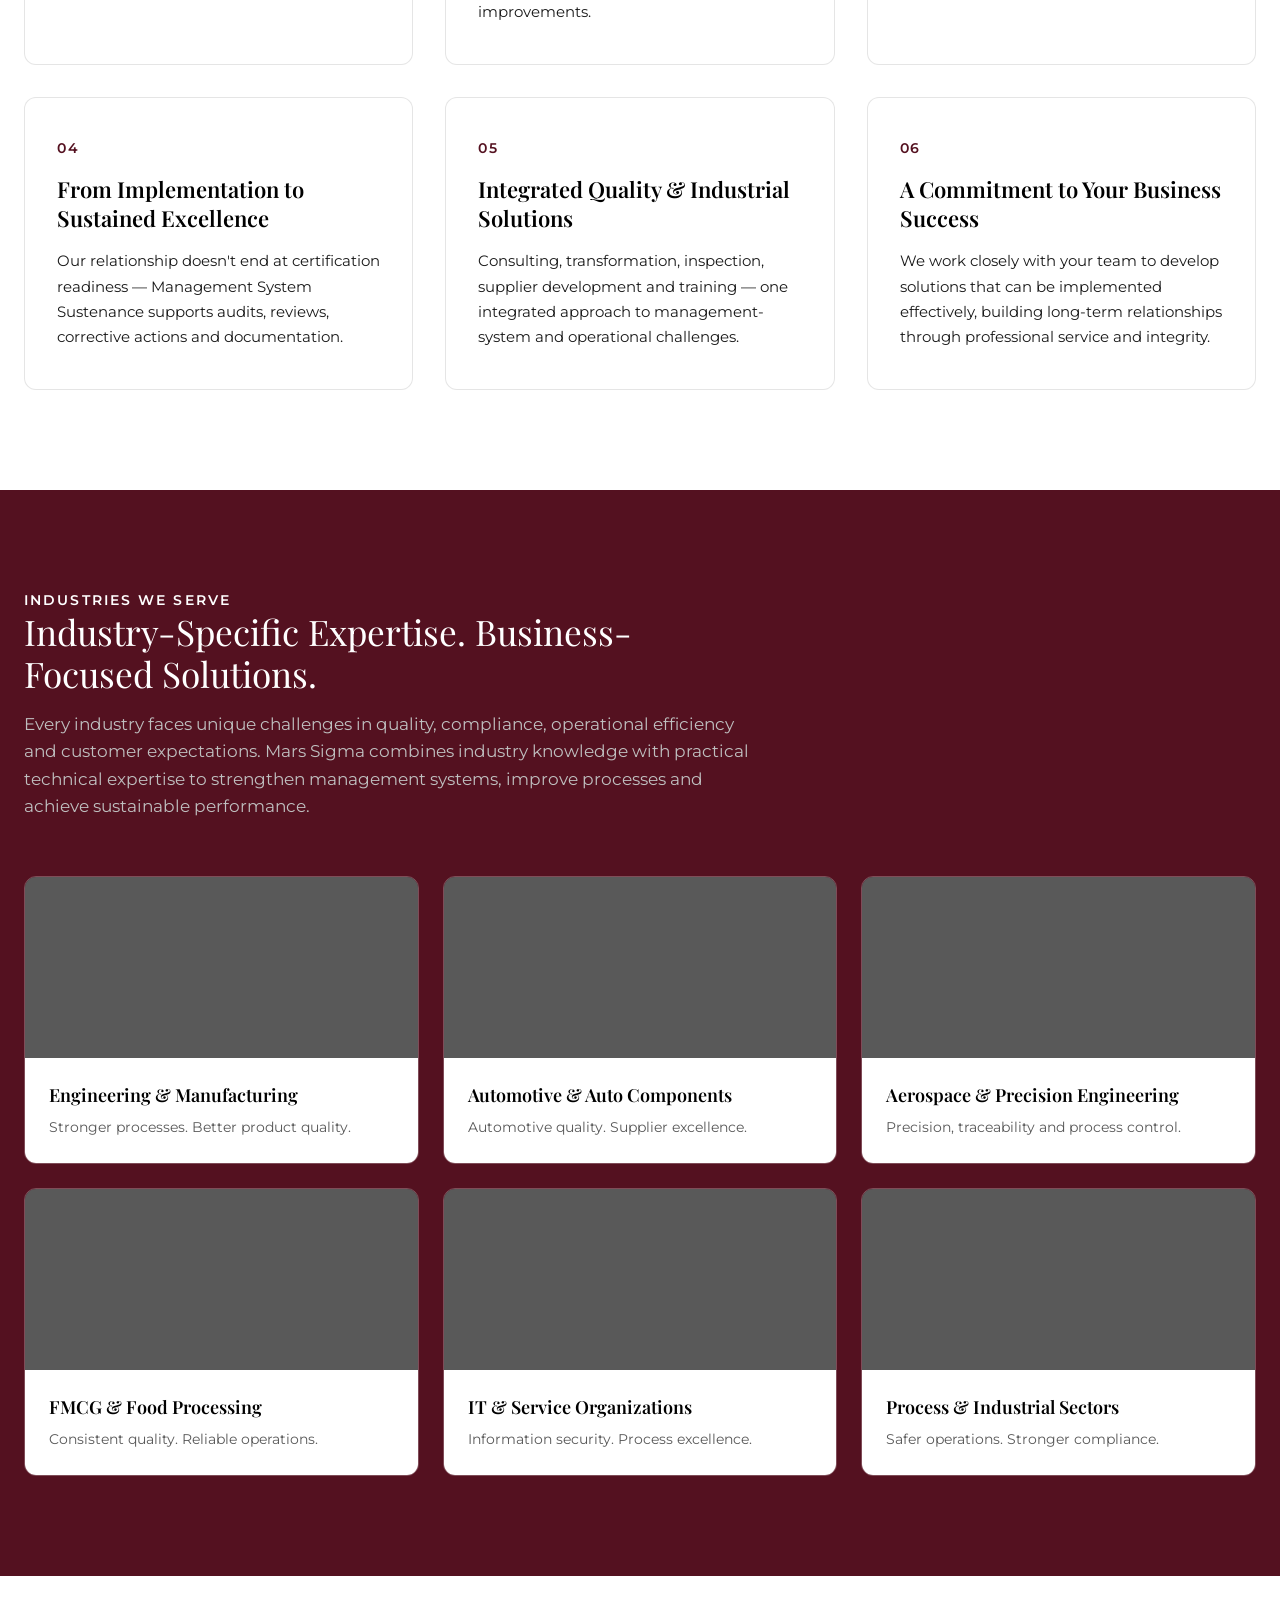
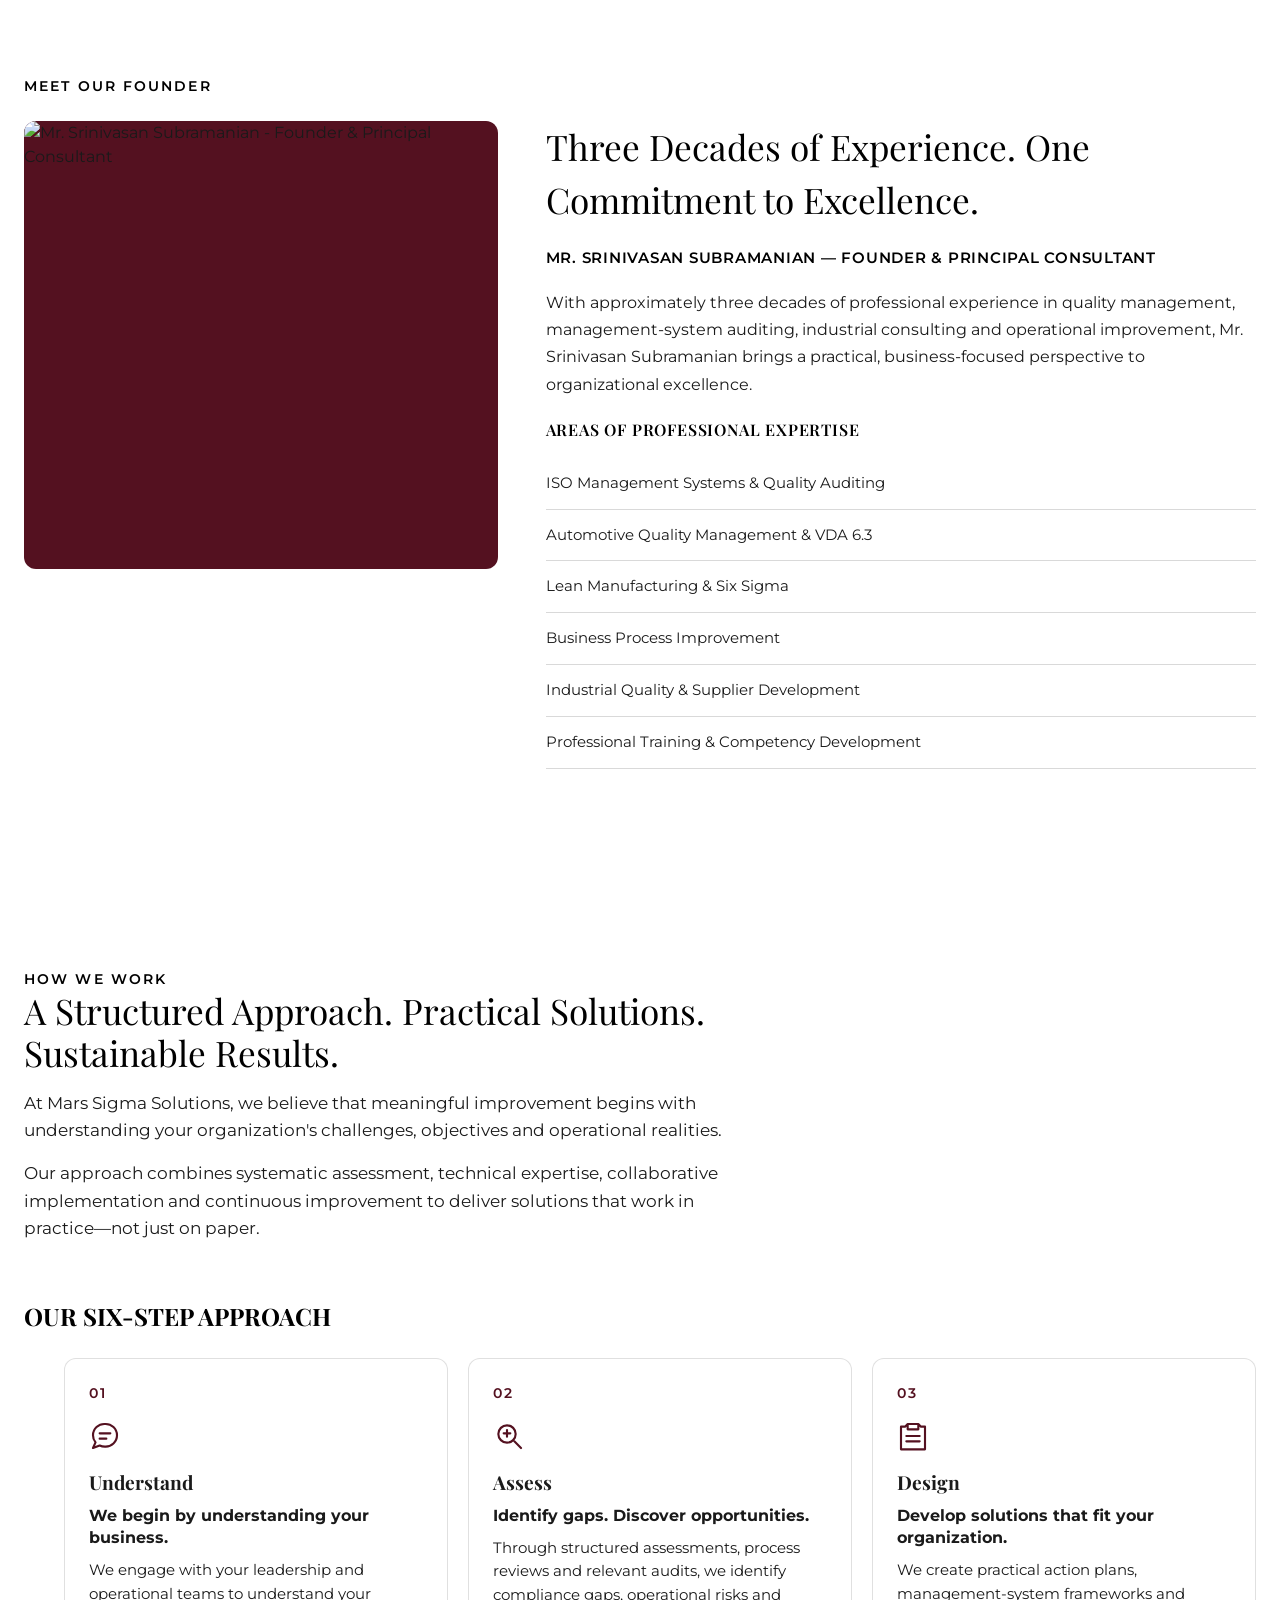
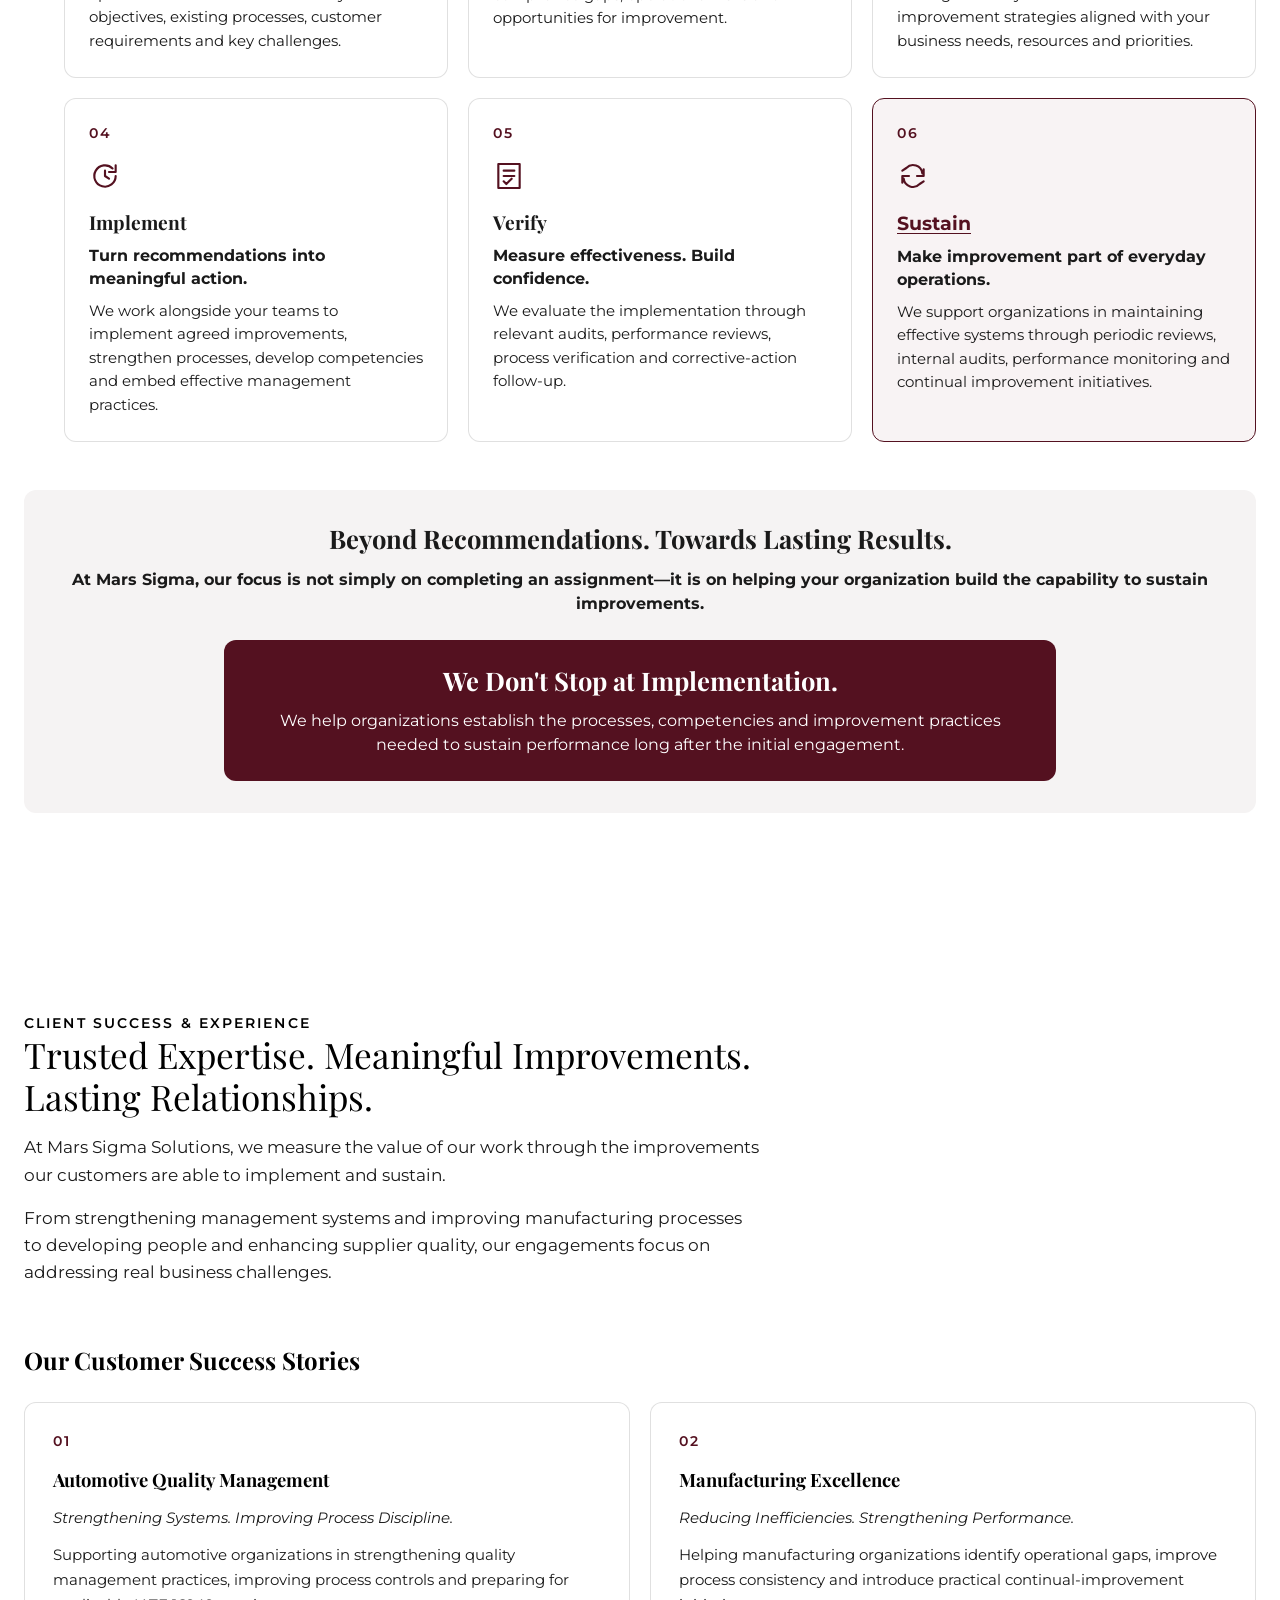
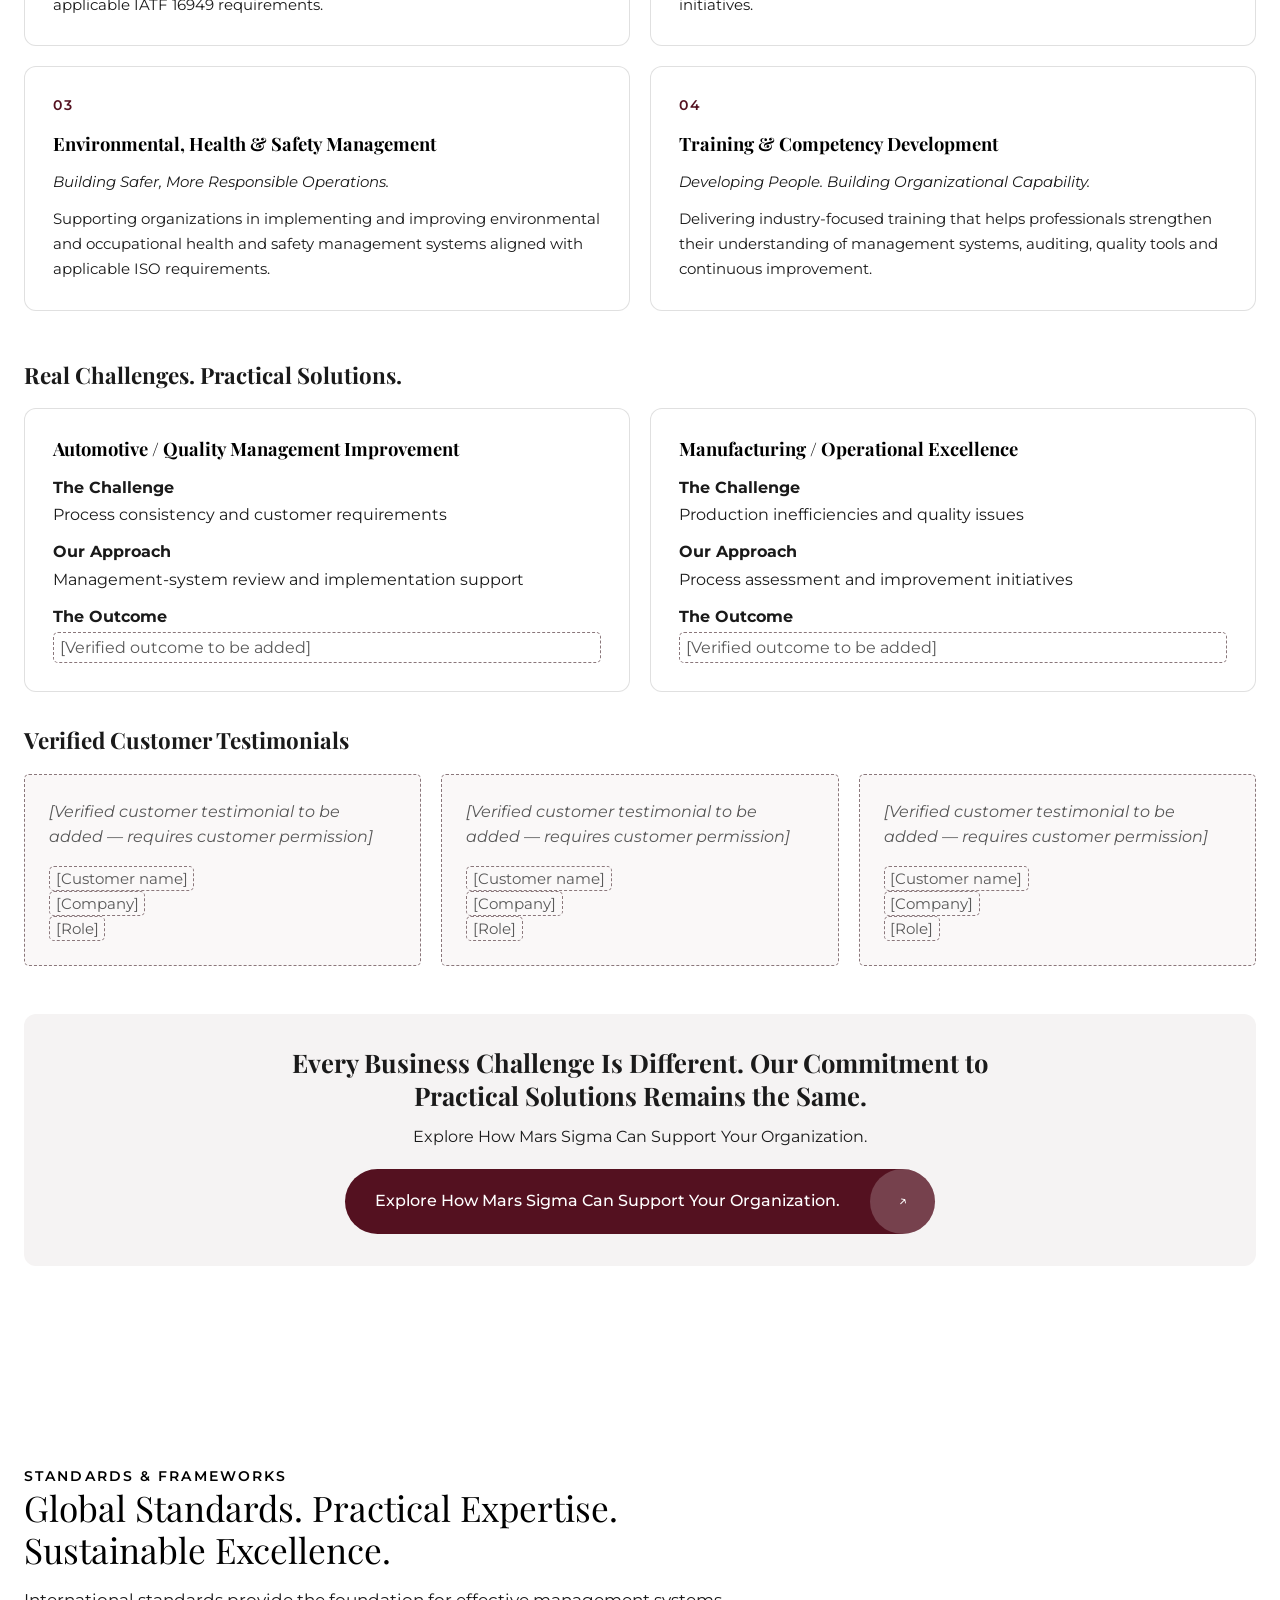
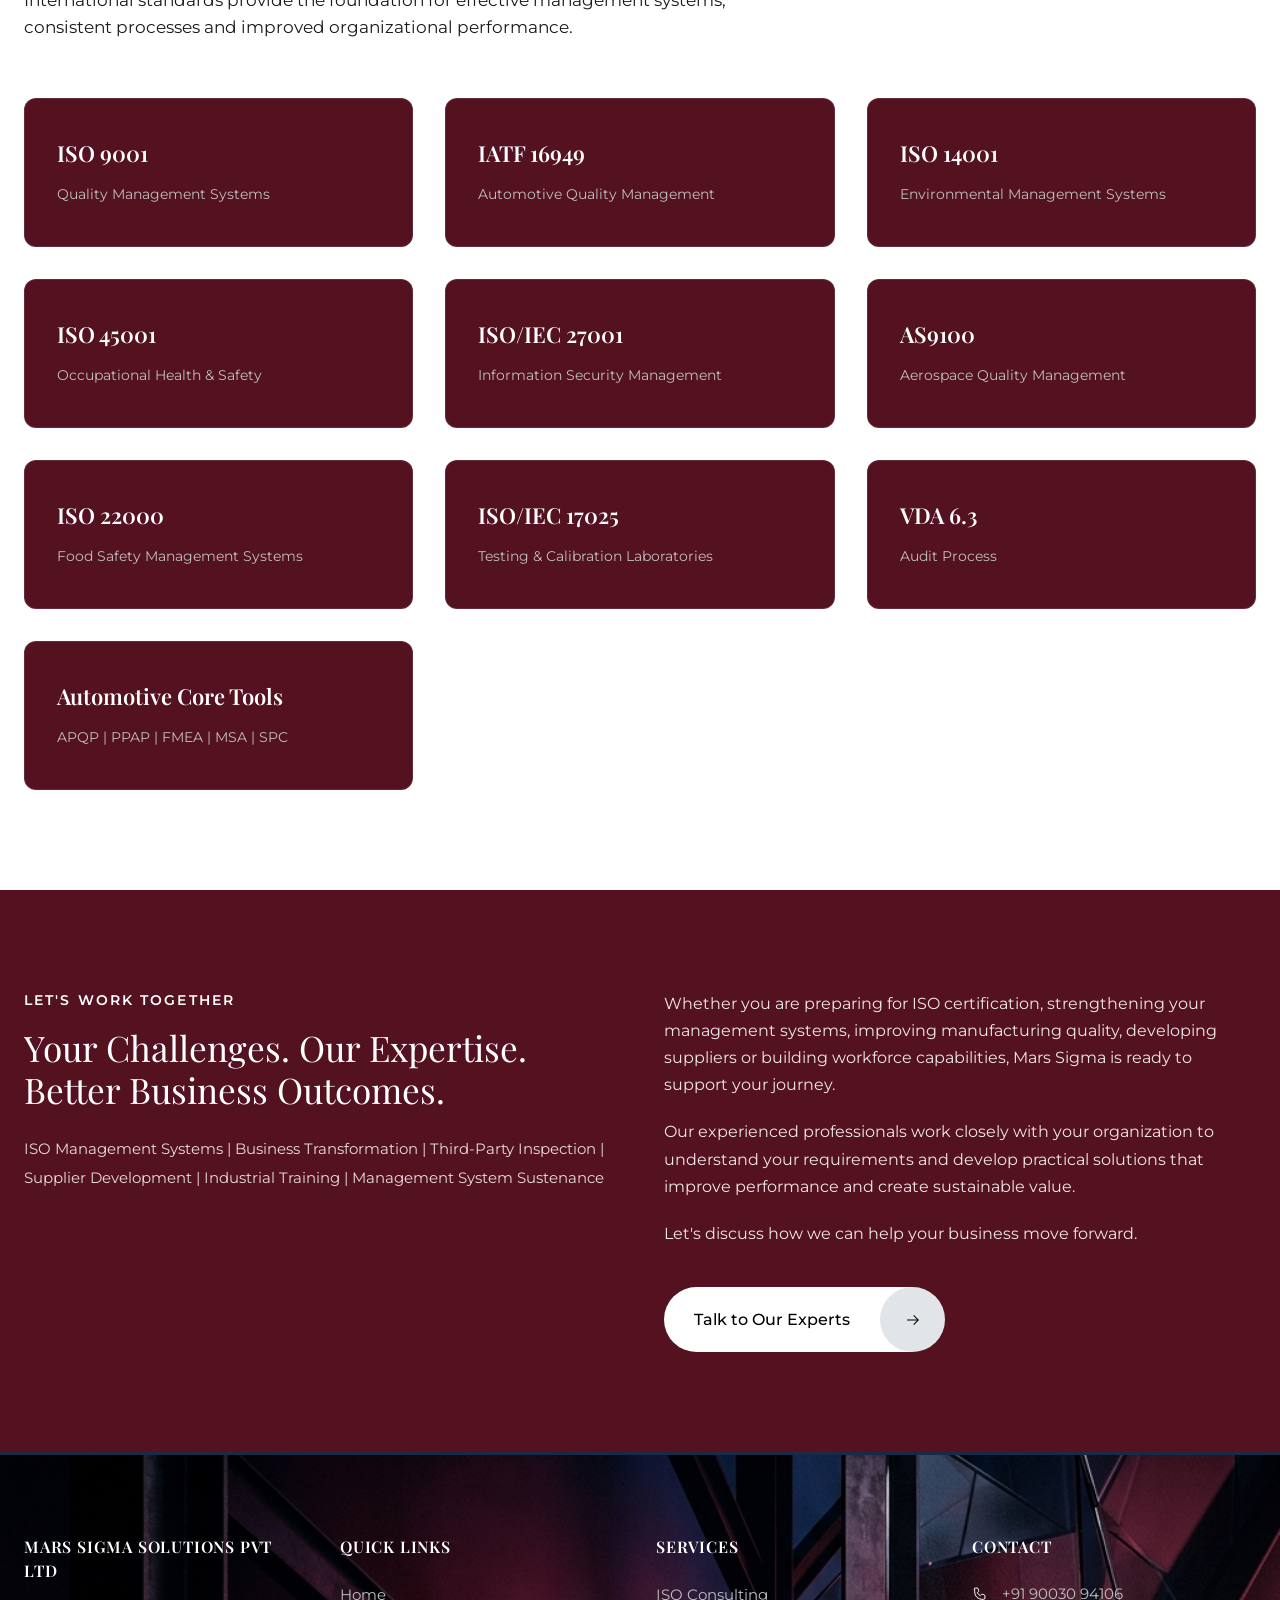
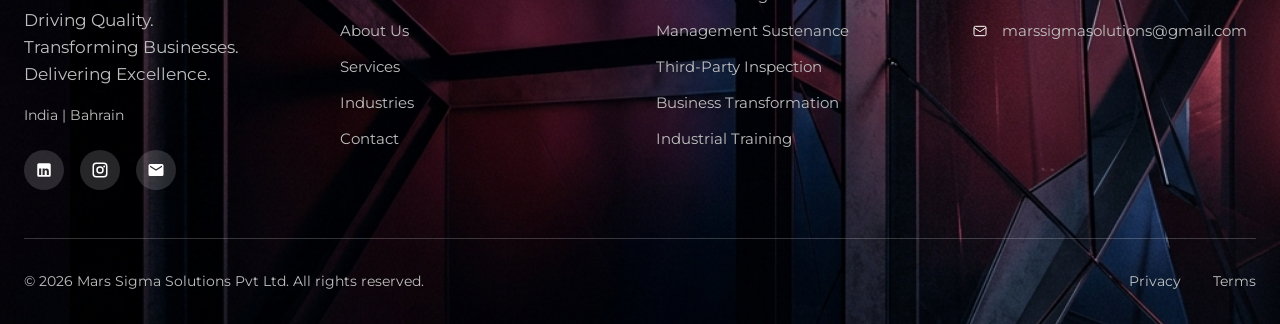
==== commit 96e7c8bd: "visual enhance" ====
--- a/index.html
+++ b/index.html
@@ -23,7 +23,7 @@
   "url": "https://www.marssigma.com/",
   "contactPoint": {
     "@type": "ContactPoint",
-    "telephone": "+91 94440 84652",
+    "telephone": "+91 90030 94106",
     "contactType": "customer service",
     "availableLanguage": "en"
   },
@@ -1194,7 +1194,7 @@
         <h3>Contact</h3>
         <div class="contact-line">
           <svg width="16" height="16" viewBox="0 0 24 24" fill="none" xmlns="http://www.w3.org/2000/svg"><path d="M3 5a2 2 0 0 1 2-2h2.5c.9 0 1.7.6 1.9 1.5l.6 2.5c.2.8-.1 1.6-.7 2.1l-1.3 1c.9 1.9 2.5 3.4 4.3 4.3l1-1.3c.5-.7 1.4-.9 2.1-.7l2.5.6c.9.2 1.5 1 1.5 1.9V18a2 2 0 0 1-2 2h-1C8.6 20 4 15.4 4 8V5h-1z" stroke="currentColor" stroke-width="1.5"/></svg>
-          <a href="https://wa.me/919444084652" target="_blank" rel="noopener noreferrer" aria-label="Message Mars Sigma on WhatsApp">+91&nbsp;94440&nbsp;84652</a>
+          <a href="https://wa.me/919003094106" target="_blank" rel="noopener noreferrer" aria-label="Message Mars Sigma on WhatsApp">+91&nbsp;90030&nbsp;94106</a>
         </div>
         <div class="contact-line">
           <svg width="16" height="16" viewBox="0 0 24 24" fill="none" xmlns="http://www.w3.org/2000/svg"><rect x="3" y="5" width="18" height="14" rx="2" stroke="currentColor" stroke-width="1.5"/><path d="m3 7 9 6 9-6" stroke="currentColor" stroke-width="1.5"/></svg>
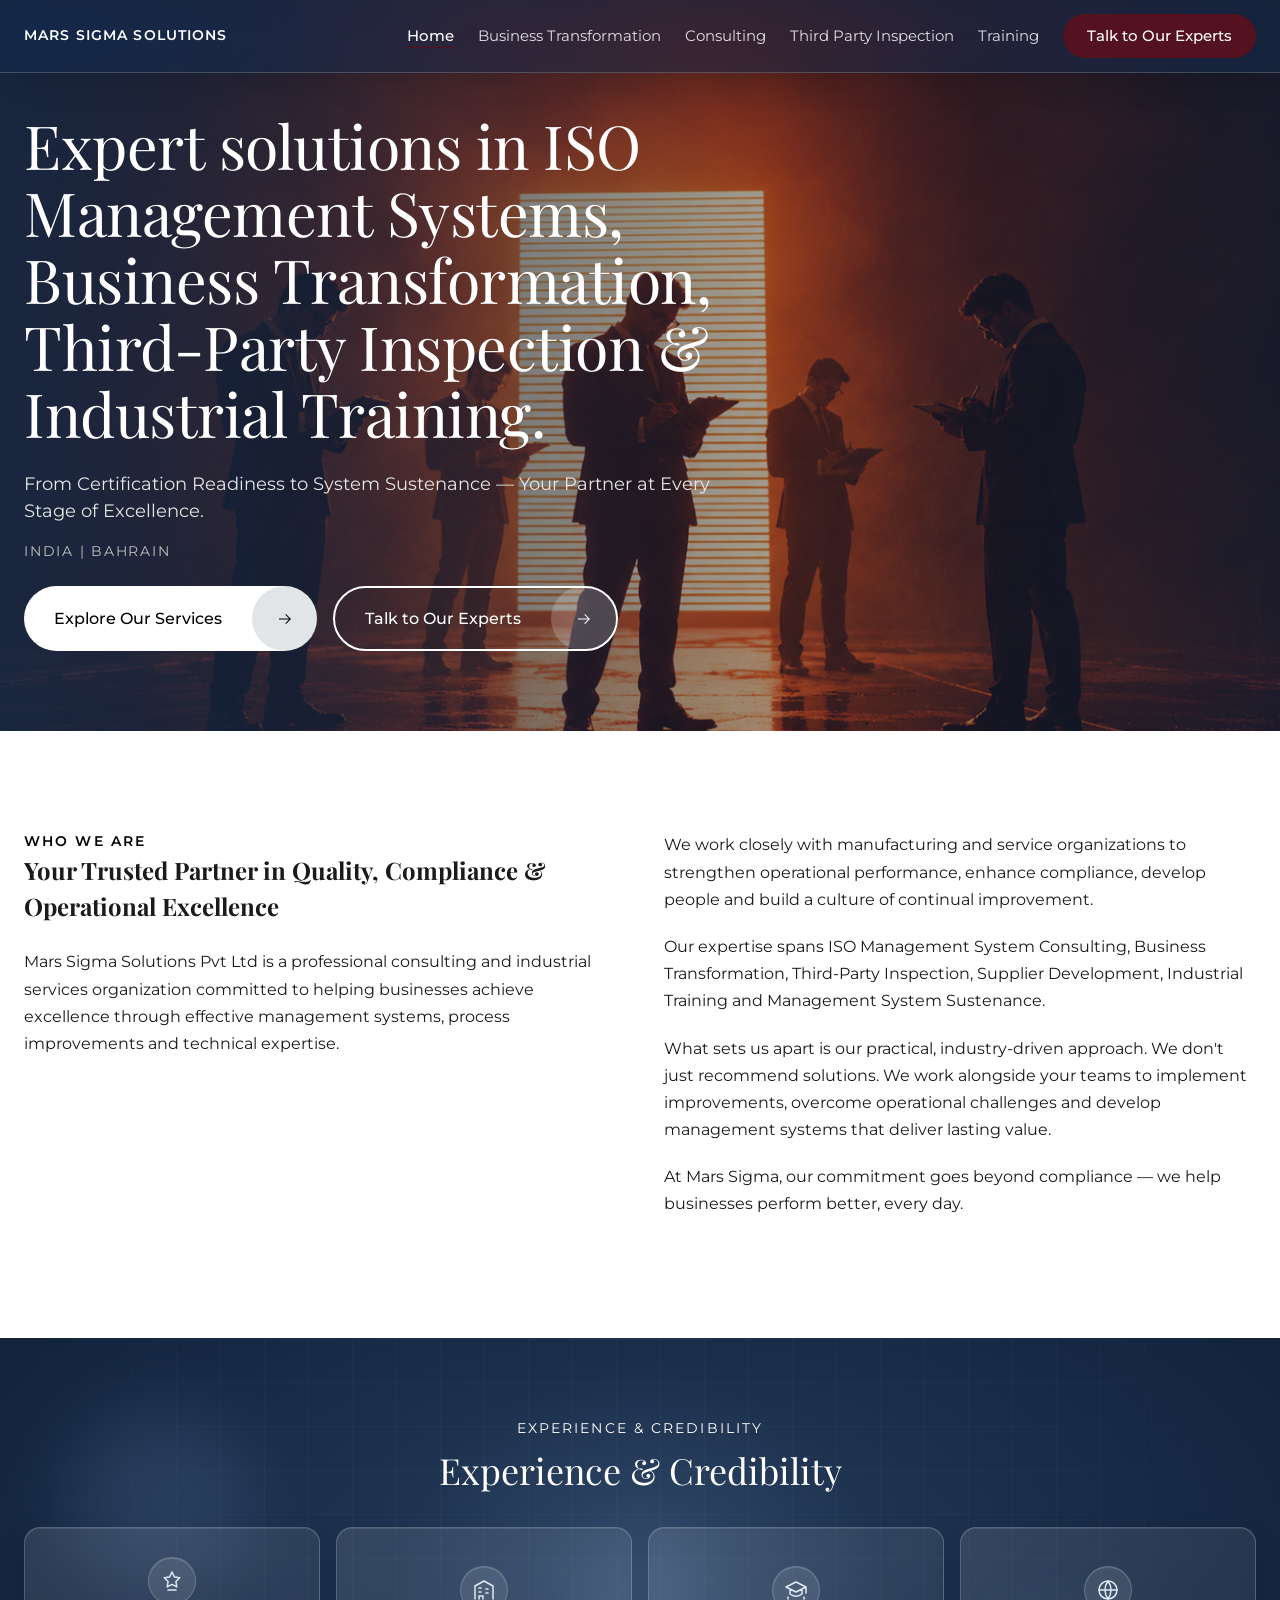
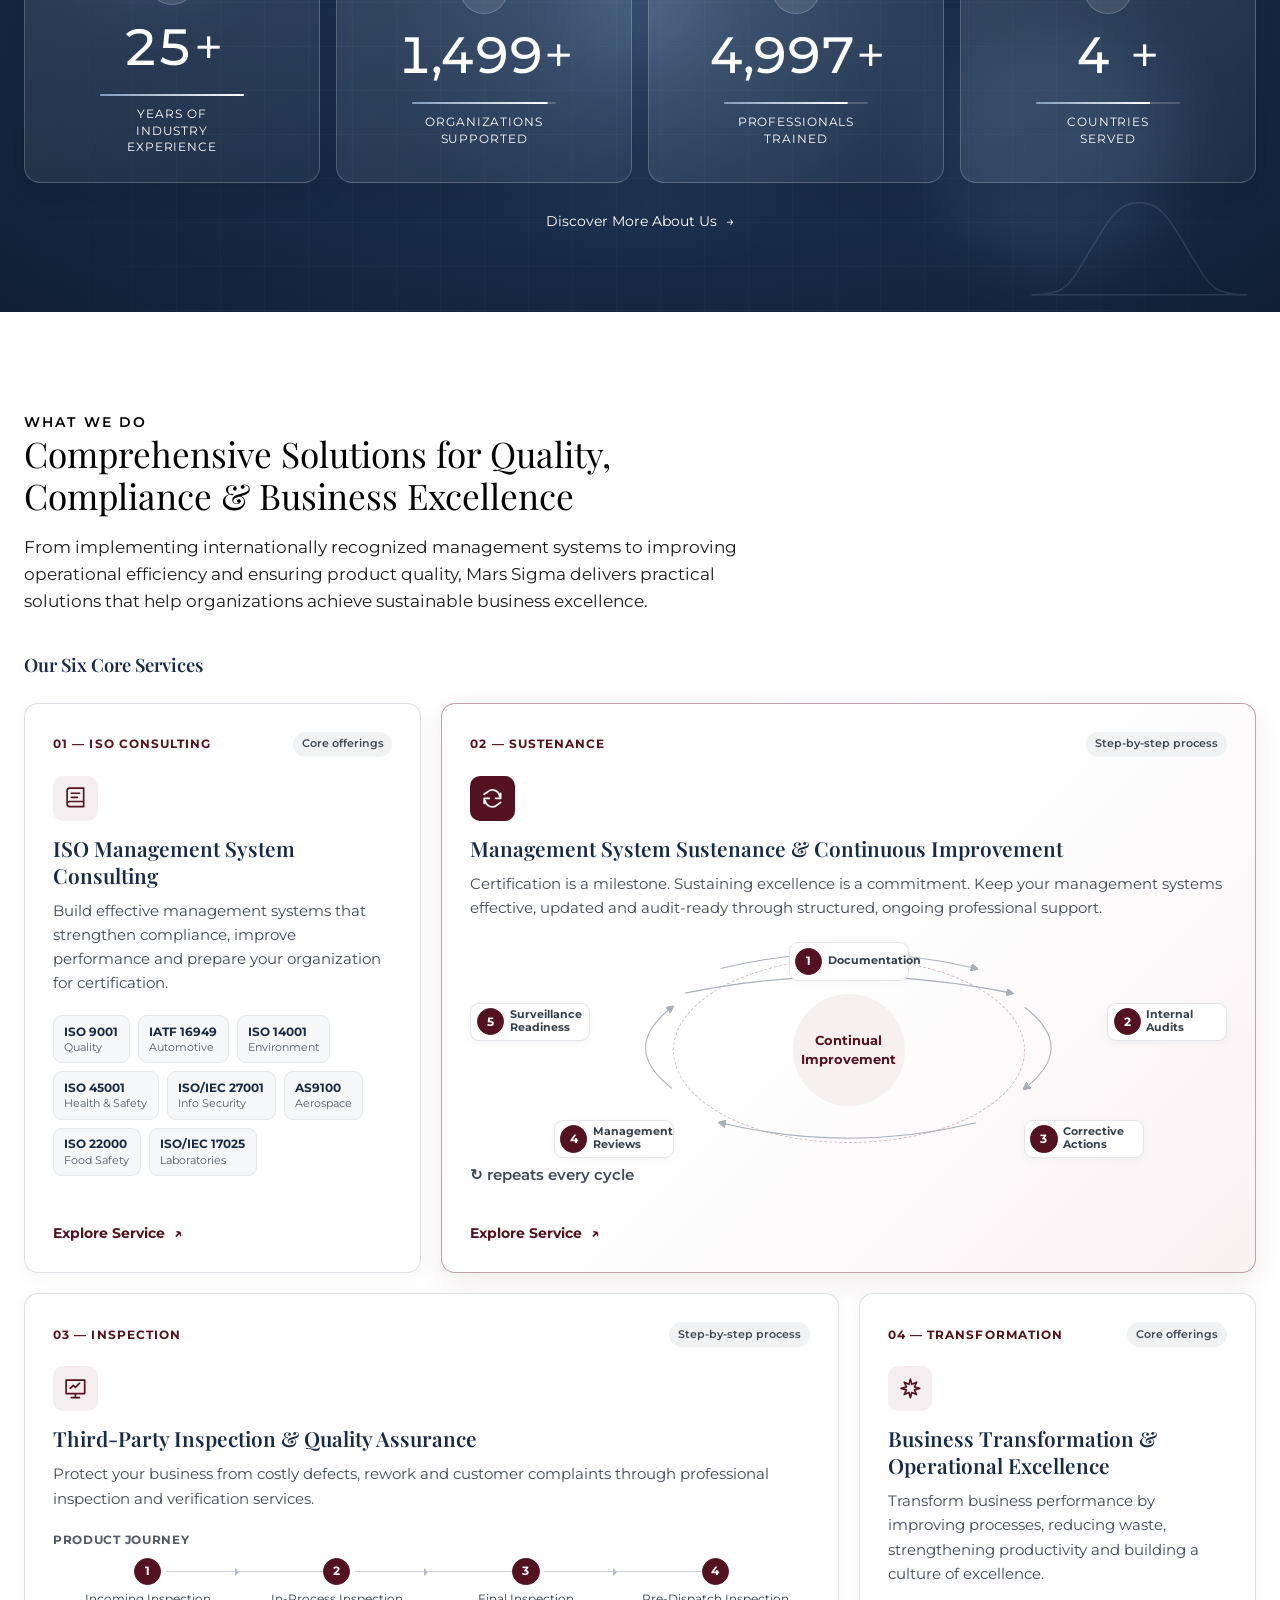
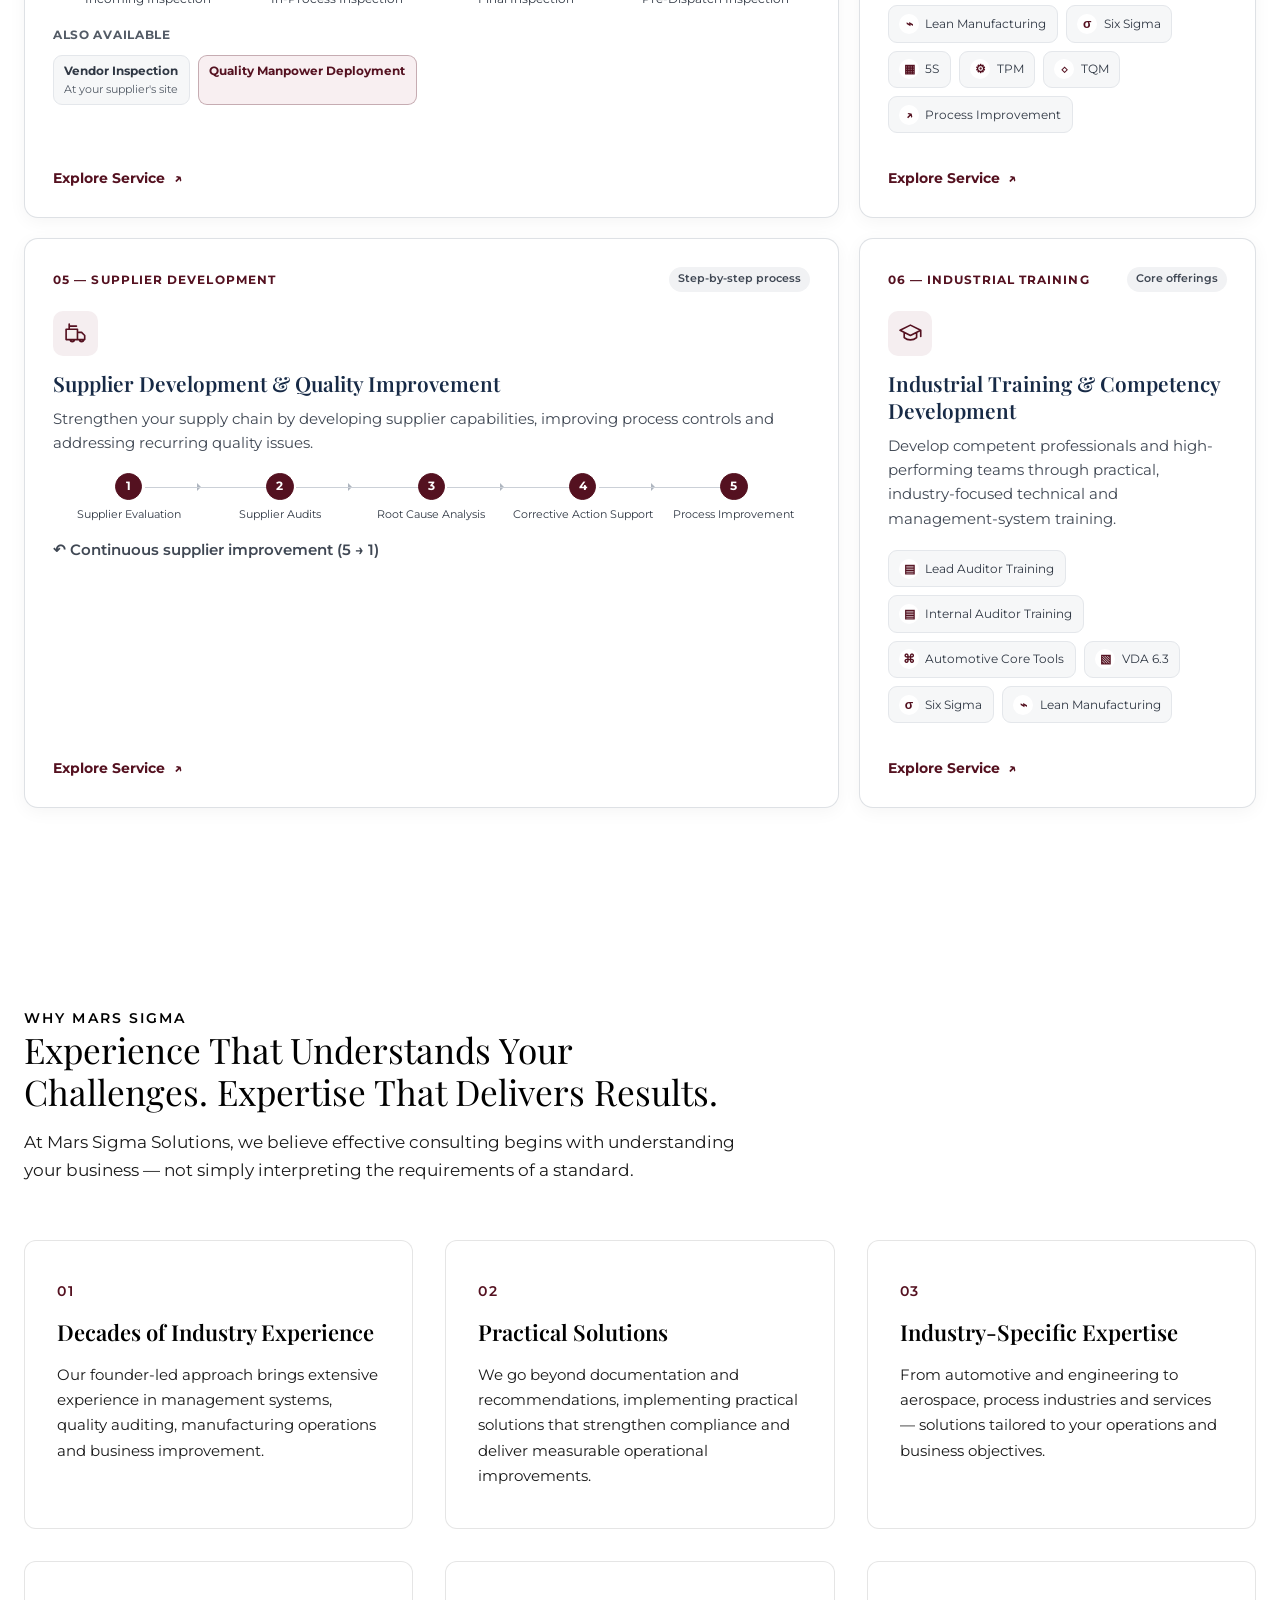
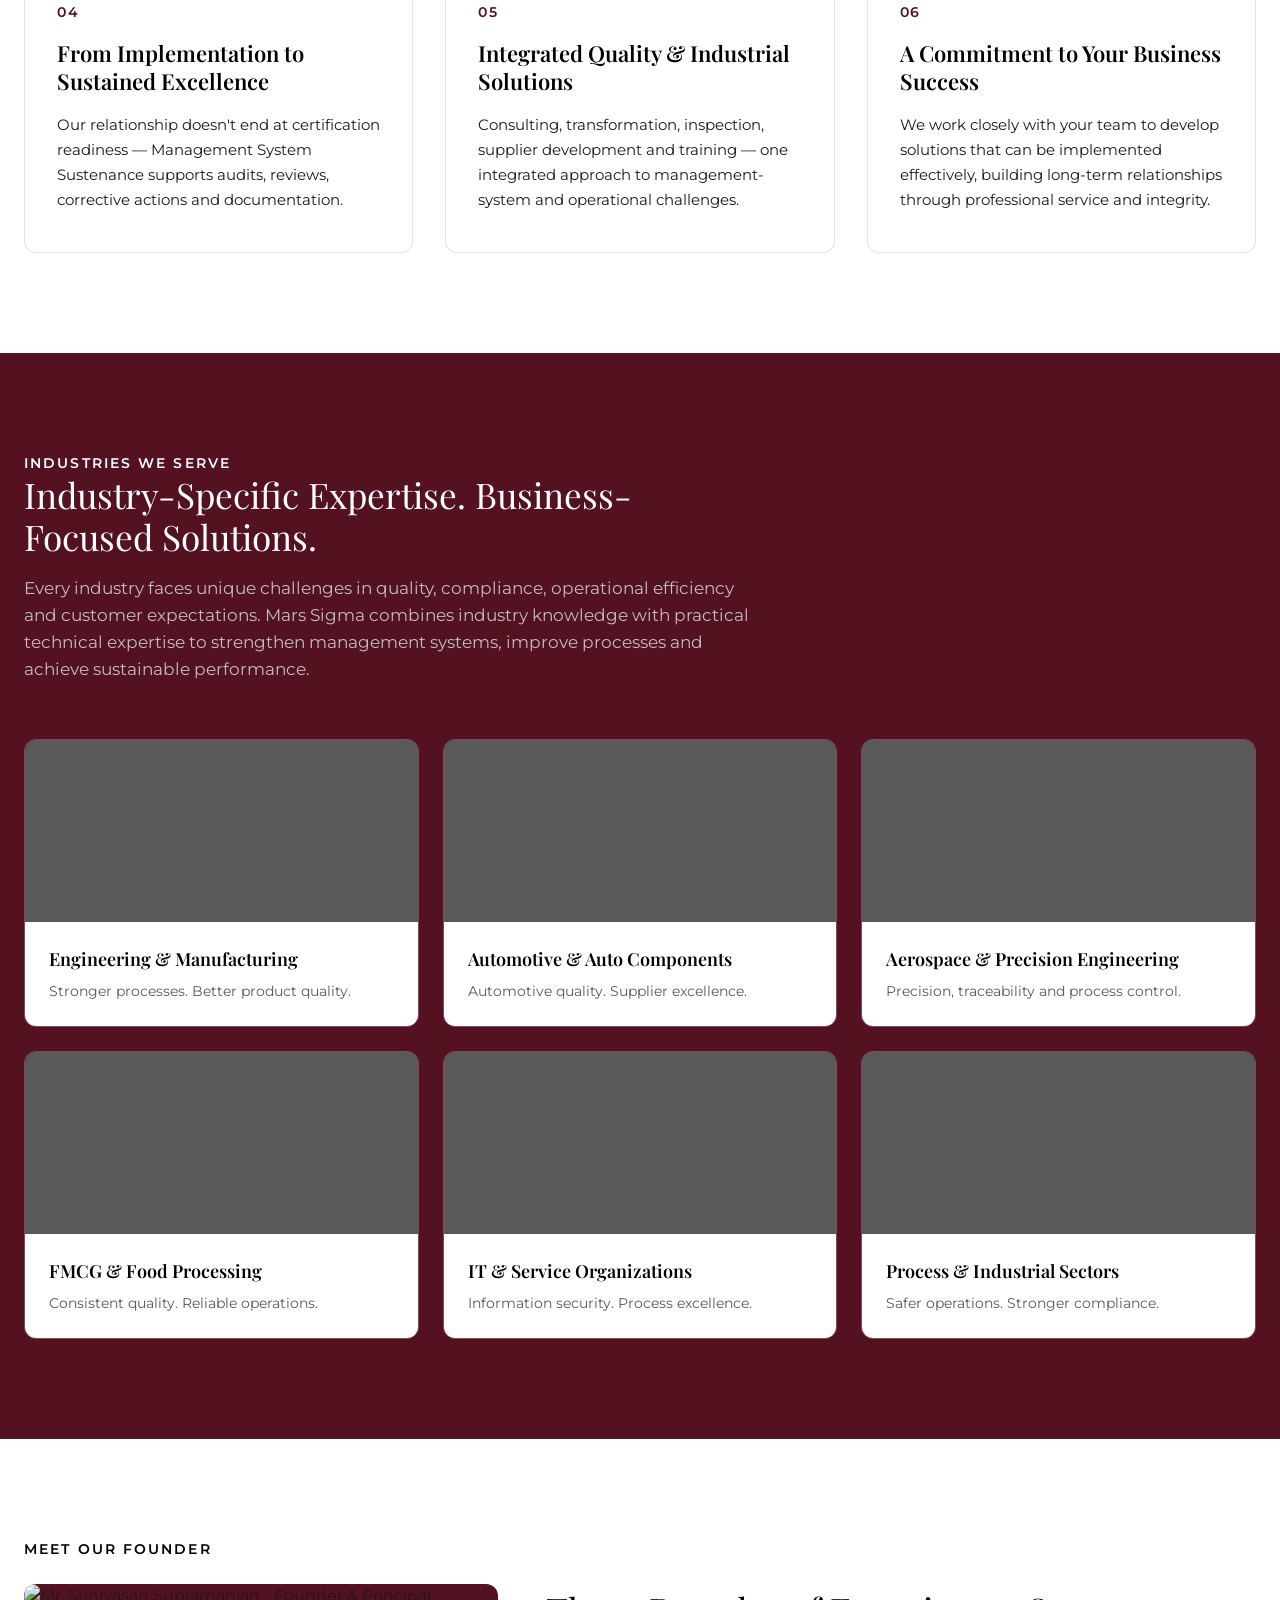
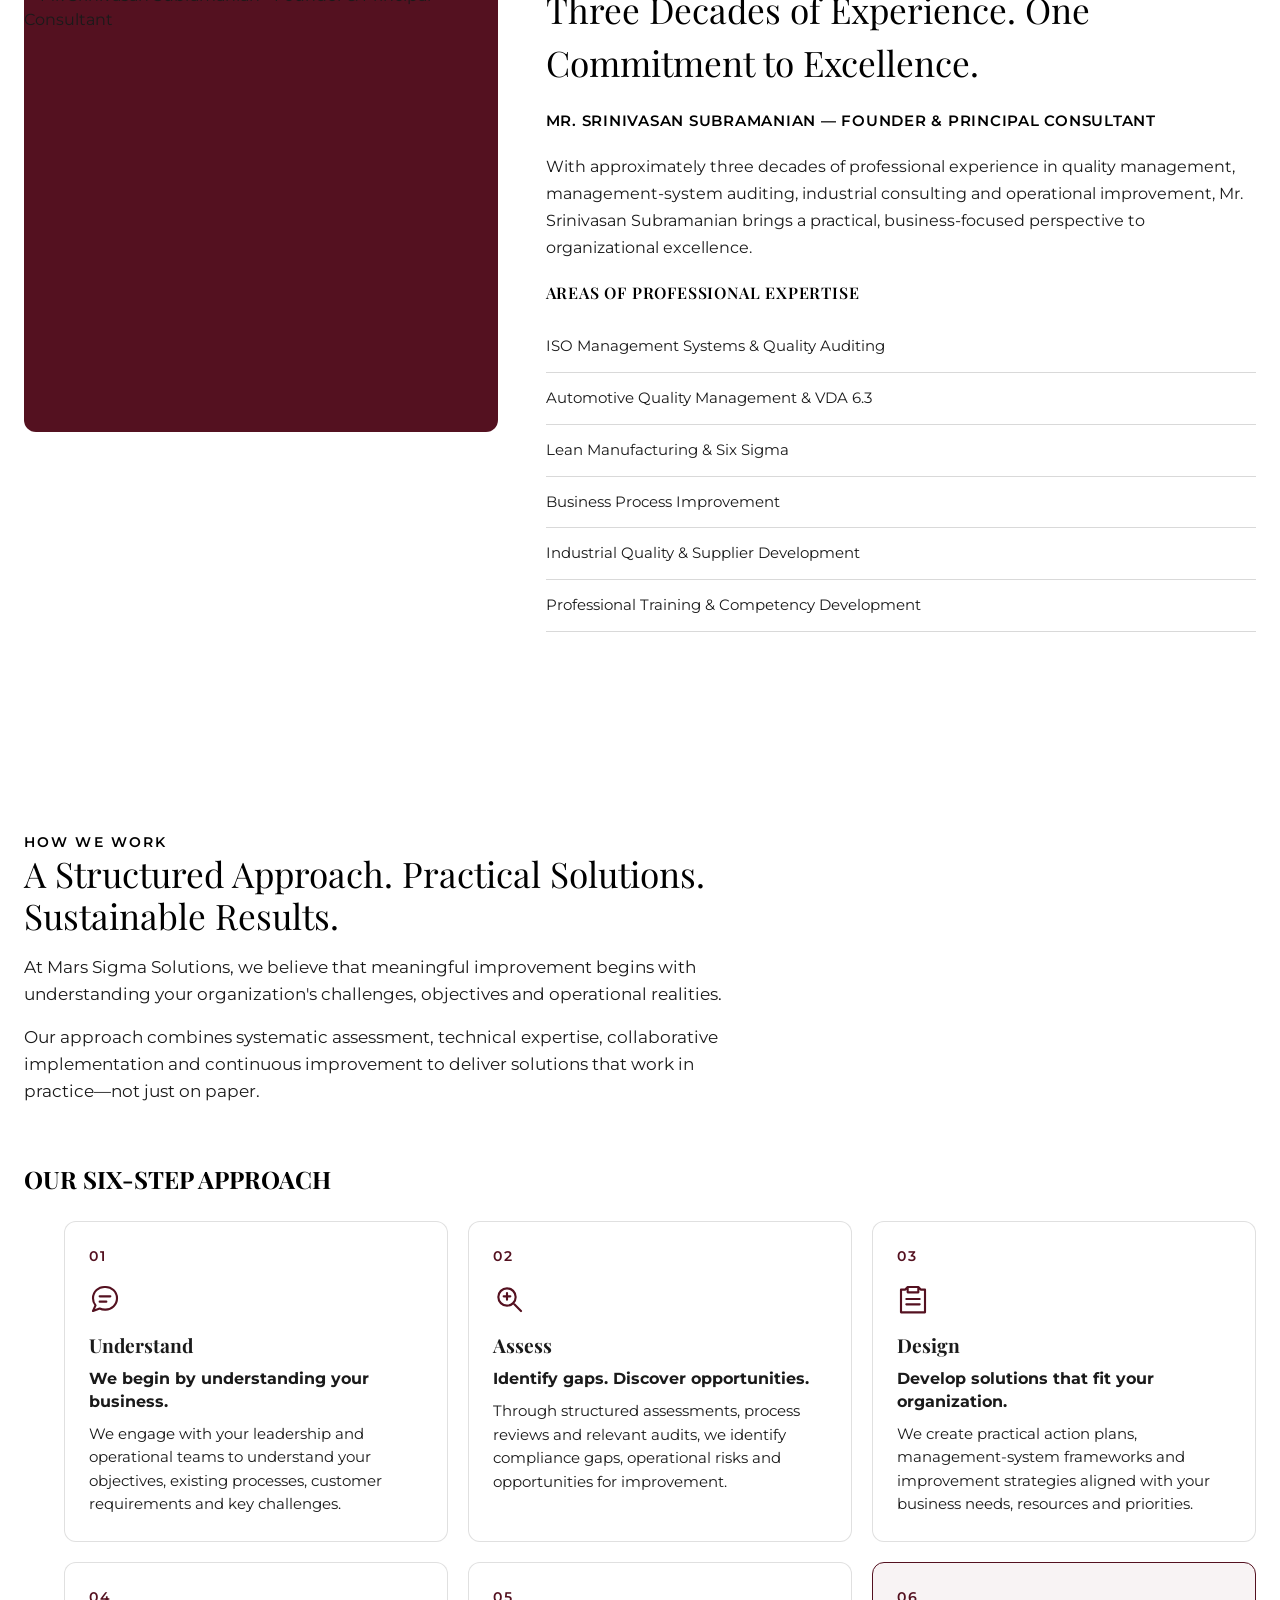
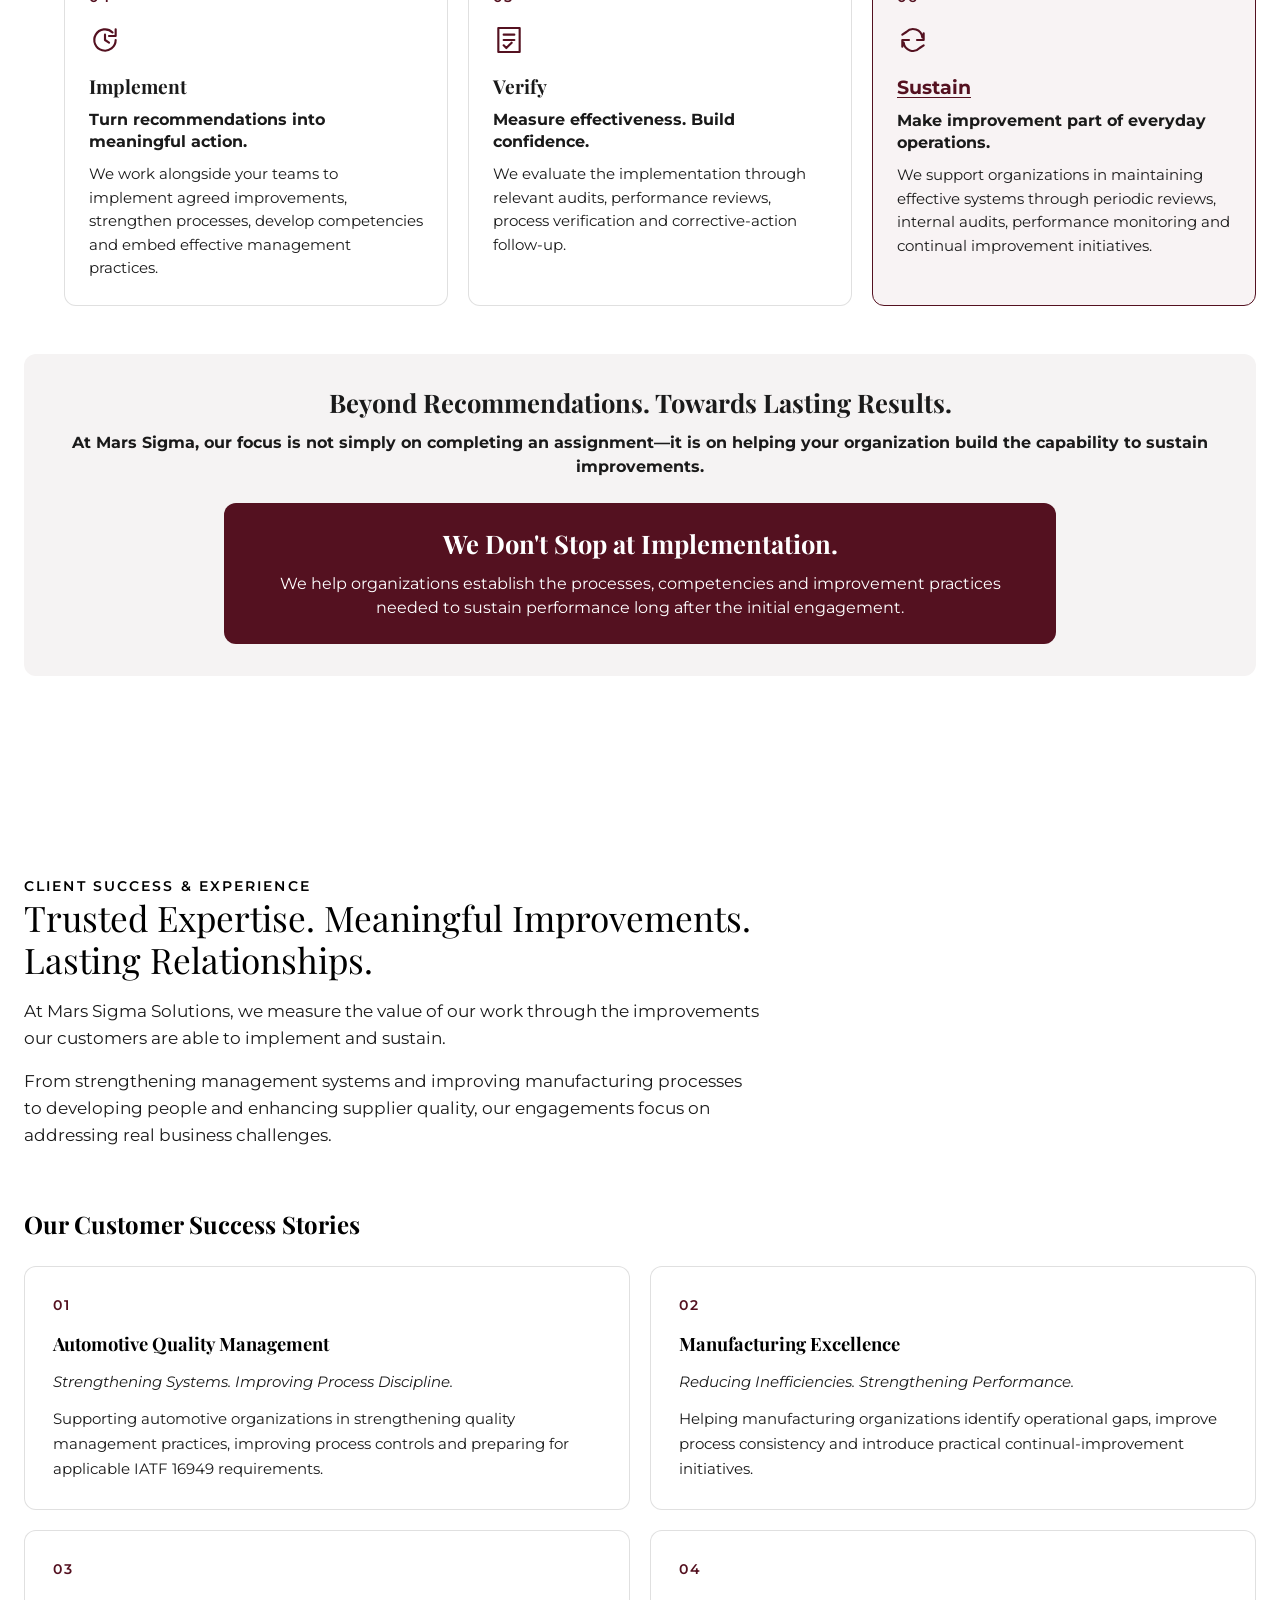
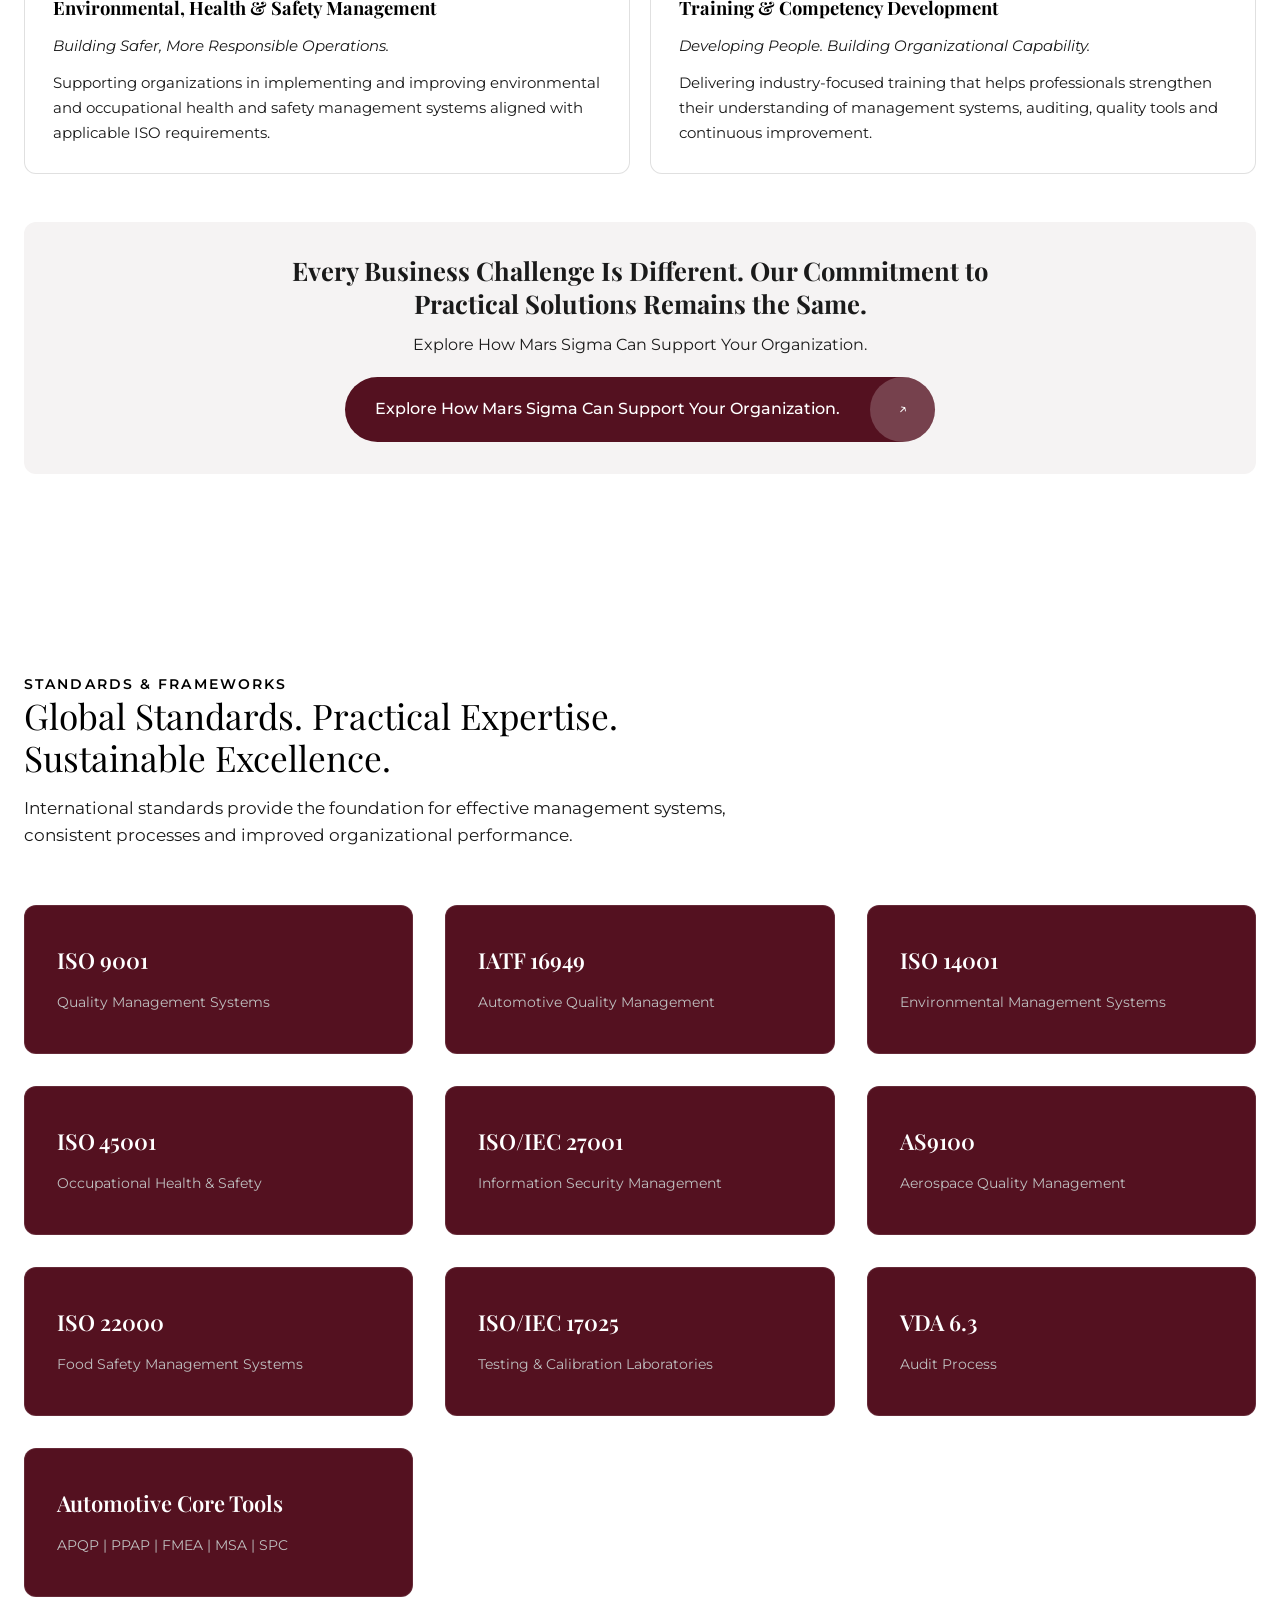
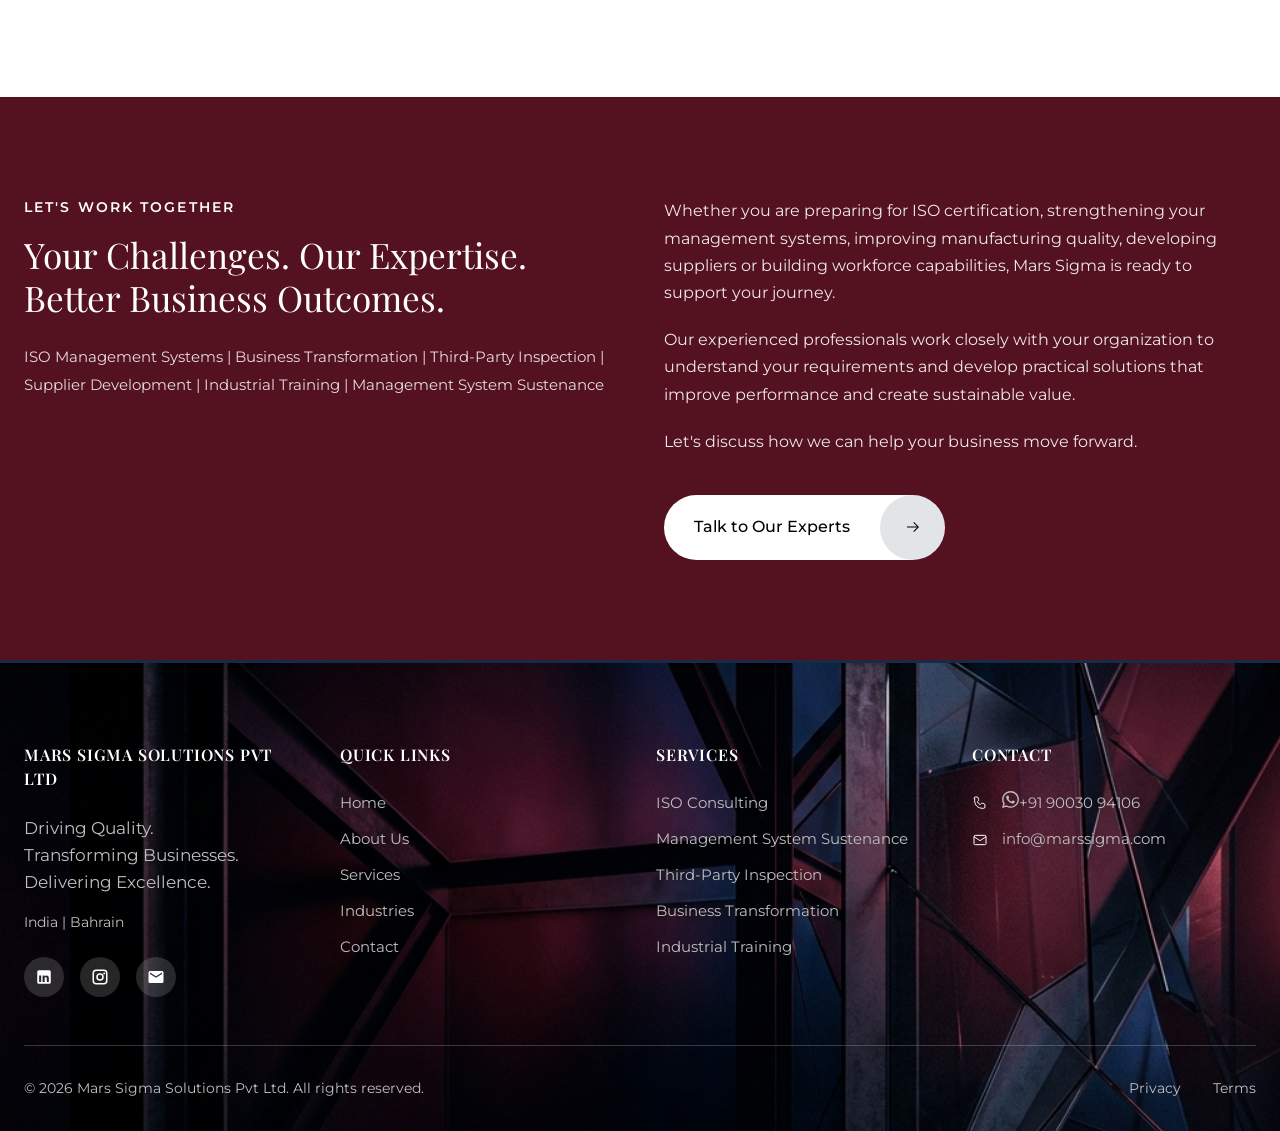
==== commit 3204545d: "visual enhance" ====
--- a/index.html
+++ b/index.html
@@ -648,22 +648,12 @@
 .sustain-step h3 a { color: var(--maroon); text-decoration-thickness: 1px; text-underline-offset: 3px; }
 .statement-block { max-width: 52rem; margin: 1.5rem auto 0; padding: 1.5rem; background: var(--maroon); color: #fff; border-radius: 12px; }
 .statement-block h3 { color: #fff; }
-.placeholder-group { margin-top: 3rem; }
-.placeholder-heading { margin: 2rem 0 1rem; }
-.placeholder-heading h3 { font-size: 1.4rem; }
-.case-card dl { margin: 0; }
-.case-card dt { margin-top: .85rem; font-weight: 700; }
-.case-card dd { margin: .2rem 0 0; }
-.is-placeholder { color: #595959; border: 1px dashed #8a777b; border-radius: 5px; padding: .15rem .35rem; }
-.new-card.is-placeholder { padding: 1.5rem; background: #faf8f8; }
-.testimonial-grid { grid-template-columns: repeat(3, minmax(0, 1fr)); }
-.testimonial-grid blockquote { margin: 0 0 1rem; font-style: italic; line-height: 1.6; }
-.testimonial-grid p { color: var(--slate-gray); }
 :focus-visible { outline: 3px solid #172A46; outline-offset: 3px; }
-@media (max-width: 991px) { .new-card-grid, .iso-grid, .work-steps, .testimonial-grid { grid-template-columns: repeat(2, minmax(0, 1fr)); } }
-@media (max-width: 767px) { .new-card-grid, .iso-grid, .work-steps, .testimonial-grid { grid-template-columns: minmax(0, 1fr); } .work-steps { border-left: 2px solid rgba(84,17,32,.25); margin-left: .5rem; } .work-steps li { margin-left: .75rem; } .transition-callout { align-items: flex-start; flex-direction: column; margin-top: 0; } .new-closing { padding: 1.5rem 1rem; } }
+@media (max-width: 991px) { .new-card-grid, .iso-grid, .work-steps { grid-template-columns: repeat(2, minmax(0, 1fr)); } }
+@media (max-width: 767px) { .new-card-grid, .iso-grid, .work-steps { grid-template-columns: minmax(0, 1fr); } .work-steps { border-left: 2px solid rgba(84,17,32,.25); margin-left: .5rem; } .work-steps li { margin-left: .75rem; } .transition-callout { align-items: flex-start; flex-direction: column; margin-top: 0; } .new-closing { padding: 1.5rem 1rem; } }
 </style>
   <link href="assets/css/responsive.css" rel="stylesheet">
+<script src="assets/js/site-flags.js" defer></script>
 </head>
 
 <body>
@@ -751,8 +741,8 @@
   </div>
 </section>
 
-<!-- TODO(client): confirm all four statistics before launch; also reconcile "5+ Countries Served" with the site's "India | Bahrain" positioning -->
-<section class="cred-section" id="credibility" aria-labelledby="cred-title">
+
+<section class="cred-section" id="credibility" data-requires="stats" hidden aria-labelledby="cred-title">
   <div class="cred-ambient cred-ambient-one" aria-hidden="true"></div>
   <div class="cred-ambient cred-ambient-two" aria-hidden="true"></div>
   <div class="cred-ambient cred-ambient-three" aria-hidden="true"></div>
@@ -788,7 +778,7 @@
         <span class="cred-label" aria-hidden="true">Countries Served</span>
       </li>
     </ul>
-    <!-- TODO: create pages/about.html and update this link -->
+
     <a class="cred-link" href="#who-we-are">Discover More About Us <span aria-hidden="true">→</span></a>
   </div>
 </section>
@@ -854,7 +844,7 @@
         <h3>Supplier Development &amp; Quality Improvement</h3>
         <p>Strengthen your supply chain by developing supplier capabilities, improving process controls and addressing recurring quality issues.</p>
         <ol class="wwd-flow wwd-supplier-flow"><li><span>1</span>Supplier Evaluation</li><li><span>2</span>Supplier Audits</li><li><span>3</span>Root Cause Analysis</li><li><span>4</span>Corrective Action Support</li><li><span>5</span>Process Improvement</li></ol><p class="wwd-loop-note">↶ Continuous supplier improvement <span aria-hidden="true">(5 → 1)</span></p>
-        <!-- TODO: create pages/supplier-development.html and update this link -->
+
         <a class="wwd-link" href="pages/consulting.html">Explore Service <span aria-hidden="true">↗</span></a>
       </article>
 
@@ -870,8 +860,8 @@
   </div>
 </section>
 
-<!-- TODO(client): confirm ISO 9001:2026 publication status and transition dates before launch -->
-<section class="main-content new-content" id="iso-transition" aria-labelledby="iso-transition-title">
+
+<section class="main-content new-content" id="iso-transition" data-requires="iso-2026" hidden aria-labelledby="iso-transition-title">
   <div class="container">
     <div class="section-head">
       <div class="hero-eyebrow">ISO 9001:2026 TRANSITION</div>
@@ -1064,21 +1054,6 @@
       <article class="new-card"><span class="card-num">02</span><h3>Manufacturing Excellence</h3><p><em>Reducing Inefficiencies. Strengthening Performance.</em></p><p>Helping manufacturing organizations identify operational gaps, improve process consistency and introduce practical continual-improvement initiatives.</p></article>
       <article class="new-card"><span class="card-num">03</span><h3>Environmental, Health &amp; Safety Management</h3><p><em>Building Safer, More Responsible Operations.</em></p><p>Supporting organizations in implementing and improving environmental and occupational health and safety management systems aligned with applicable ISO requirements.</p></article>
       <article class="new-card"><span class="card-num">04</span><h3>Training &amp; Competency Development</h3><p><em>Developing People. Building Organizational Capability.</em></p><p>Delivering industry-focused training that helps professionals strengthen their understanding of management systems, auditing, quality tools and continuous improvement.</p></article>
-    </div>
-    <div class="placeholder-group">
-      <!-- TODO(client): add verified outcomes supported by rejection % reduction, complaint reduction, audit NC closure, supplier delivery/quality, waste/cycle-time reduction, and training assessment scores; customer complaint reduction and supplier quality improvement are the priority. -->
-      <div class="section-head placeholder-heading"><h3>Real Challenges. Practical Solutions.</h3></div>
-      <div class="new-card-grid success-grid">
-        <article class="new-card case-card"><h3>Automotive / Quality Management Improvement</h3><dl><dt>The Challenge</dt><dd>Process consistency and customer requirements</dd><dt>Our Approach</dt><dd>Management-system review and implementation support</dd><dt>The Outcome</dt><dd class="is-placeholder" data-placeholder="true">[Verified outcome to be added]</dd></dl></article>
-        <article class="new-card case-card"><h3>Manufacturing / Operational Excellence</h3><dl><dt>The Challenge</dt><dd>Production inefficiencies and quality issues</dd><dt>Our Approach</dt><dd>Process assessment and improvement initiatives</dd><dt>The Outcome</dt><dd class="is-placeholder" data-placeholder="true">[Verified outcome to be added]</dd></dl></article>
-      </div>
-      <!-- TODO(client): replace each testimonial placeholder with a verified customer quote and obtain customer permission; confirm name, company and role. -->
-      <div class="section-head placeholder-heading"><h3>Verified Customer Testimonials</h3></div>
-      <div class="new-card-grid testimonial-grid">
-        <article class="new-card is-placeholder" data-placeholder="true"><blockquote>[Verified customer testimonial to be added — requires customer permission]</blockquote><p><span class="is-placeholder" data-placeholder="true">[Customer name]</span><br><span class="is-placeholder" data-placeholder="true">[Company]</span><br><span class="is-placeholder" data-placeholder="true">[Role]</span></p></article>
-        <article class="new-card is-placeholder" data-placeholder="true"><blockquote>[Verified customer testimonial to be added — requires customer permission]</blockquote><p><span class="is-placeholder" data-placeholder="true">[Customer name]</span><br><span class="is-placeholder" data-placeholder="true">[Company]</span><br><span class="is-placeholder" data-placeholder="true">[Role]</span></p></article>
-        <article class="new-card is-placeholder" data-placeholder="true"><blockquote>[Verified customer testimonial to be added — requires customer permission]</blockquote><p><span class="is-placeholder" data-placeholder="true">[Customer name]</span><br><span class="is-placeholder" data-placeholder="true">[Company]</span><br><span class="is-placeholder" data-placeholder="true">[Role]</span></p></article>
-      </div>
     </div>
     <div class="new-closing"><h3>Every Business Challenge Is Different. Our Commitment to Practical Solutions Remains the Same.</h3><p>Explore How Mars Sigma Can Support Your Organization.</p><a href="pages/contact.html" class="button"><span class="buttontext">Explore How Mars Sigma Can Support Your Organization.</span><span class="buttoncircle" aria-hidden="true">↗</span></a></div>
   </div>
@@ -1165,7 +1140,7 @@
           <a href="https://www.instagram.com/marssigma?rpxt=ZDNlZDc0MzIxNw==" class="social-link" aria-label="Instagram" target="_blank" rel="noopener noreferrer">
             <svg width="18" height="18" viewBox="0 0 24 24" fill="currentColor" xmlns="http://www.w3.org/2000/svg" aria-hidden="true"><path d="M7 2h10a5 5 0 0 1 5 5v10a5 5 0 0 1-5 5H7a5 5 0 0 1-5-5V7a5 5 0 0 1 5-5Zm0 2a3 3 0 0 0-3 3v10a3 3 0 0 0 3 3h10a3 3 0 0 0 3-3V7a3 3 0 0 0-3-3H7Zm5 3a5 5 0 1 1 0 10 5 5 0 0 1 0-10Zm0 2a3 3 0 1 0 0 6 3 3 0 0 0 0-6Zm5.5-3a1.25 1.25 0 1 1 0 2.5 1.25 1.25 0 0 1 0-2.5Z"/></svg>
           </a>
-          <a href="mailto:marssigmasolutions@gmail.com" class="social-link" aria-label="Email Mars Sigma">
+          <a href="mailto:info@marssigma.com" class="social-link" aria-label="Email Mars Sigma">
             <svg width="18" height="18" viewBox="0 0 24 24" fill="currentColor" xmlns="http://www.w3.org/2000/svg"><path d="M20 4H4a2 2 0 0 0-2 2v12a2 2 0 0 0 2 2h16a2 2 0 0 0 2-2V6a2 2 0 0 0-2-2m0 4-8 5-8-5V6l8 5 8-5v2z"/></svg>
           </a>
         </div>
@@ -1184,7 +1159,7 @@
         <h3>Services</h3>
         <ul class="footer-links">
           <li><a href="pages/consulting.html">ISO Consulting</a></li>
-          <li><a href="pages/consulting.html#sustenance">Management Sustenance</a></li>
+          <li><a href="pages/consulting.html#sustenance">Management System Sustenance</a></li>
           <li><a href="pages/third-party-inspection.html">Third-Party Inspection</a></li>
           <li><a href="pages/business-transformation.html">Business Transformation</a></li>
           <li><a href="pages/training.html">Industrial Training</a></li>
@@ -1194,11 +1169,11 @@
         <h3>Contact</h3>
         <div class="contact-line">
           <svg width="16" height="16" viewBox="0 0 24 24" fill="none" xmlns="http://www.w3.org/2000/svg"><path d="M3 5a2 2 0 0 1 2-2h2.5c.9 0 1.7.6 1.9 1.5l.6 2.5c.2.8-.1 1.6-.7 2.1l-1.3 1c.9 1.9 2.5 3.4 4.3 4.3l1-1.3c.5-.7 1.4-.9 2.1-.7l2.5.6c.9.2 1.5 1 1.5 1.9V18a2 2 0 0 1-2 2h-1C8.6 20 4 15.4 4 8V5h-1z" stroke="currentColor" stroke-width="1.5"/></svg>
-          <a href="https://wa.me/919003094106" target="_blank" rel="noopener noreferrer" aria-label="Message Mars Sigma on WhatsApp">+91&nbsp;90030&nbsp;94106</a>
+          <a href="https://wa.me/919003094106" target="_blank" rel="noopener noreferrer" aria-label="Chat with Mars Sigma on WhatsApp at +91 90030 94106"><svg width="17" height="17" viewBox="0 0 24 24" fill="currentColor" aria-hidden="true"><path d="M20.5 3.5A11.9 11.9 0 0 0 12.05 0C5.5 0 .16 5.34.16 11.9c0 2.1.55 4.16 1.6 5.97L.06 24l6.28-1.65a11.9 11.9 0 0 0 5.7 1.45h.01c6.56 0 11.9-5.34 11.9-11.9 0-3.18-1.24-6.17-3.45-8.4ZM12.05 21.8a9.9 9.9 0 0 1-5.04-1.38l-.36-.21-3.73.98 1-3.64-.24-.37a9.88 9.88 0 0 1-1.52-5.28c0-5.47 4.45-9.92 9.92-9.92a9.85 9.85 0 0 1 7.02 2.91 9.86 9.86 0 0 1 2.9 7.02c0 5.47-4.45 9.92-9.92 9.92Zm5.44-7.43c-.3-.15-1.76-.87-2.03-.97-.27-.1-.47-.15-.67.15-.2.3-.77.97-.94 1.17-.17.2-.35.22-.65.07-.3-.15-1.26-.46-2.4-1.47-.89-.79-1.49-1.77-1.66-2.07-.17-.3-.02-.46.13-.61.13-.13.3-.35.45-.52.15-.17.2-.3.3-.5.1-.2.05-.37-.02-.52-.07-.15-.67-1.62-.92-2.22-.24-.58-.49-.5-.67-.51l-.57-.01c-.2 0-.52.07-.8.37-.27.3-1.04 1.02-1.04 2.49s1.07 2.89 1.22 3.09c.15.2 2.1 3.21 5.09 4.5.71.31 1.27.5 1.71.64.72.23 1.37.2 1.89.12.58-.09 1.76-.72 2-1.42.25-.7.25-1.3.17-1.42-.07-.12-.27-.2-.57-.35Z"/></svg>+91 90030 94106</a>
         </div>
         <div class="contact-line">
           <svg width="16" height="16" viewBox="0 0 24 24" fill="none" xmlns="http://www.w3.org/2000/svg"><rect x="3" y="5" width="18" height="14" rx="2" stroke="currentColor" stroke-width="1.5"/><path d="m3 7 9 6 9-6" stroke="currentColor" stroke-width="1.5"/></svg>
-          <a href="mailto:marssigmasolutions@gmail.com">marssigmasolutions@gmail.com</a>
+          <a href="mailto:info@marssigma.com">info@marssigma.com</a>
         </div>
       </div>
     </div>
--- a/assets/css/main.css
+++ b/assets/css/main.css
@@ -326,3 +326,5 @@
     padding: 3.5rem 0;
   }
 }
+
+[hidden] { display: none !important; }
--- a/assets/css/wwd.css
+++ b/assets/css/wwd.css
@@ -63,3 +63,20 @@
 @media (min-width: 640px) and (max-width: 1023px) { #core-services .wwd-grid { grid-template-columns: repeat(2,minmax(0,1fr)); } #core-services .wwd-featured, #core-services .wwd-inspection, #core-services .wwd-card:nth-child(5) { grid-column: 1 / -1; } #core-services .wwd-card:nth-child(4), #core-services .wwd-card:nth-child(6) { grid-column: auto; } }
 @media (max-width: 639px) { #core-services .wwd-grid { grid-template-columns: minmax(0,1fr); } #core-services .wwd-card, #core-services .wwd-featured, #core-services .wwd-inspection, #core-services .wwd-card:nth-child(5) { grid-column: auto; } #core-services .wwd-card { padding: 1.35rem; } #core-services .wwd-flow { flex-direction: column; align-items: flex-start; gap: .15rem; border-left: 1px solid #cbd0d7; margin-left: .8rem; padding: .2rem 0 .2rem .85rem; } #core-services .wwd-flow li { min-height: 2.5rem; width: 100%; flex: none; flex-direction: row; justify-content: flex-start; gap: .6rem; padding: .2rem 0; text-align: left; } #core-services .wwd-flow li:not(:last-child)::after { top: 1.85rem; left: -.56rem; width: auto; height: calc(100% - 1rem); border-top: 0; border-left: 1px solid #cbd0d7; } #core-services .wwd-flow li:not(:last-child)::before { display: none; } #core-services .wwd-cycle { min-height: 0; display: block; margin: .4rem 0 0; } #core-services .wwd-cycle::before, #core-services .wwd-cycle-hub, #core-services .wwd-cycle-lines { display: none; } #core-services .wwd-cycle-list { position: static; border-left: 1px solid #cbd0d7; margin-left: .8rem; padding-left: .85rem; } #core-services .wwd-cycle-list li, #core-services .wwd-cycle-list li:nth-child(n) { position: relative; inset: auto; width: 100%; min-height: 2.4rem; margin-bottom: .15rem; box-shadow: none; border: 0; padding: .2rem 0; } #core-services .wwd-cycle-list li:not(:last-child)::before { content: ""; position: absolute; top: 1.9rem; left: -.56rem; height: calc(100% - .8rem); border-left: 1px solid #cbd0d7; } #core-services .wwd-repeat-note { margin: .5rem 0 0 .8rem; } }
 @media (prefers-reduced-motion: reduce) { #core-services .wwd-card, #core-services .wwd-card[data-wwd-card] { transition: none; opacity: 1; transform: none; } #core-services .wwd-featured.wwd-cycle-running .wwd-cycle-list li > span { animation: none !important; } #core-services .wwd-link span { transition: none; } }
+
+/* Consulting page sustenance cycle */
+#sustenance .wwd-cycle { min-height: 13.5rem; margin: .25rem 0 .3rem; position: relative; display: grid; place-items: center; }
+#sustenance .wwd-cycle-lines { position: absolute; inset: 0; width: 100%; height: 100%; color: #a9afb8; fill: none; stroke: currentColor; stroke-width: 1.2; }
+#sustenance .wwd-cycle::before { content: ""; position: absolute; width: min(74%, 22rem); aspect-ratio: 1.9; border: 1px dashed rgba(84,17,32,.28); border-radius: 50%; }
+#sustenance .wwd-cycle-hub { z-index: 1; width: 7rem; height: 7rem; display: grid; place-items: center; border-radius: 50%; background: #f6f0f1; color: var(--maroon); text-align: center; font-size: .8rem; font-weight: 700; }
+#sustenance .wwd-cycle-list { position: absolute; inset: 0; margin: 0; padding: 0; list-style: none; }
+#sustenance .wwd-cycle-list li { position: absolute; width: 7.5rem; min-height: 2.4rem; padding: .25rem .35rem; display: flex; align-items: center; gap: .35rem; border: 1px solid #e2e5e9; border-radius: 9px; background: #fff; color: #35404d; font-size: .67rem; line-height: 1.2; box-shadow: 0 2px 8px rgba(0,0,0,.04); }
+#sustenance .wwd-cycle-list li > span { flex: 0 0 auto; width: 1.7rem; height: 1.7rem; display: grid; place-items: center; border: 1px solid #c5cbd3; border-radius: 50%; background: #fff; color: #56606d; font-size: .73rem; font-weight: 700; }
+#sustenance .wwd-cycle-list li:first-child > span { border-color: var(--maroon); background: var(--maroon); color: #fff; }
+#sustenance .wwd-cycle-list li:nth-child(1) { top: 0; left: calc(50% - 3.75rem); }
+#sustenance .wwd-cycle-list li:nth-child(2) { top: 28%; right: 0; }
+#sustenance .wwd-cycle-list li:nth-child(3) { bottom: 0; right: 11%; }
+#sustenance .wwd-cycle-list li:nth-child(4) { bottom: 0; left: 11%; }
+#sustenance .wwd-cycle-list li:nth-child(5) { top: 28%; left: 0; }
+@media (max-width: 639px) { #sustenance .wwd-cycle { min-height: 0; display: block; margin: .4rem 0 0; } #sustenance .wwd-cycle::before, #sustenance .wwd-cycle-hub, #sustenance .wwd-cycle-lines { display: none; } #sustenance .wwd-cycle-list { position: static; border-left: 1px solid #cbd0d7; margin-left: .8rem; padding-left: .85rem; } #sustenance .wwd-cycle-list li, #sustenance .wwd-cycle-list li:nth-child(n) { position: relative; inset: auto; width: 100%; min-height: 2.4rem; margin-bottom: .15rem; box-shadow: none; border: 0; padding: .2rem 0; } #sustenance .wwd-cycle-list li:not(:last-child)::before { content: ""; position: absolute; top: 1.9rem; left: -.56rem; height: calc(100% - .8rem); border-left: 1px solid #cbd0d7; } #sustenance .wwd-repeat-note { margin: .5rem 0 0 .8rem; } }
+@media (prefers-reduced-motion: reduce) { #sustenance, #sustenance * { scroll-behavior: auto !important; animation: none !important; transition: none !important; } }
--- a/assets/css/responsive.css
+++ b/assets/css/responsive.css
@@ -99,7 +99,6 @@
   .new-card-grid,
   .iso-grid,
   .success-grid,
-  .testimonial-grid { grid-template-columns: minmax(0, 1fr); }
   .card,
   .service-card,
   .training-card,
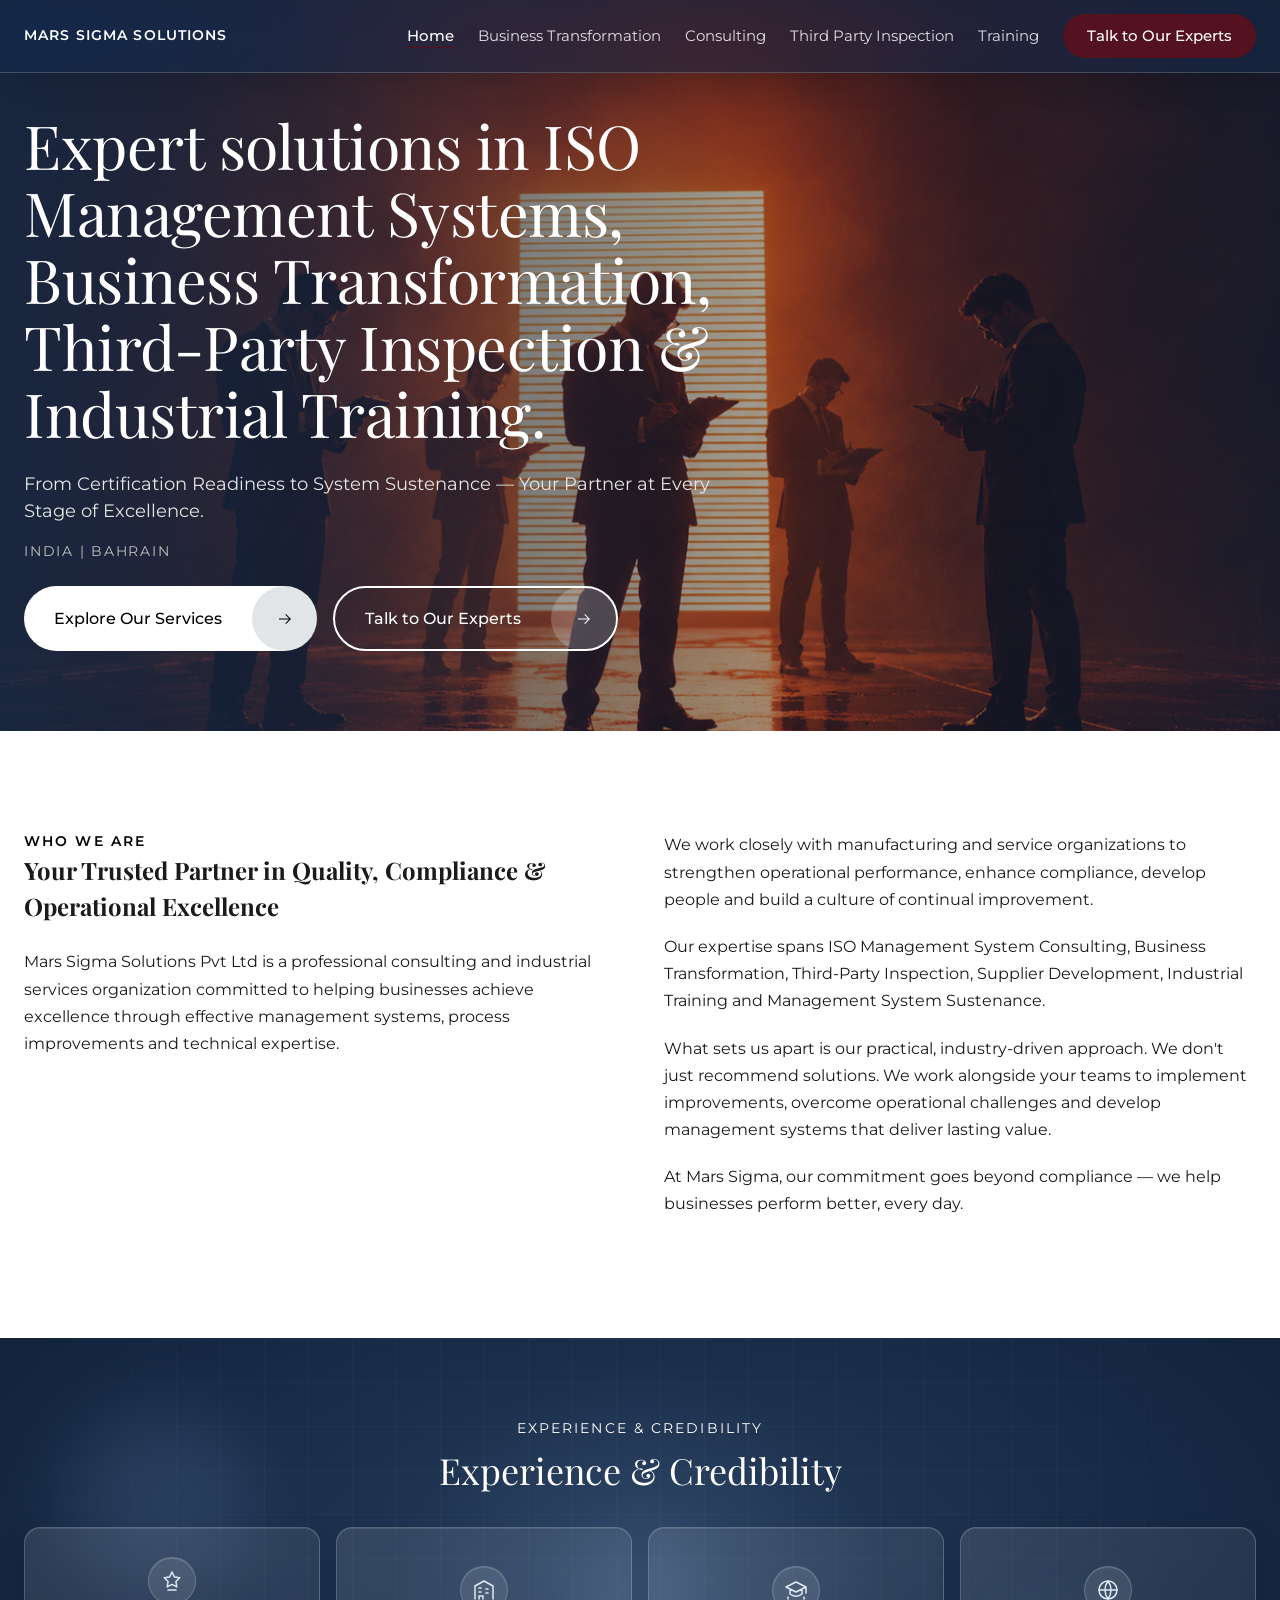
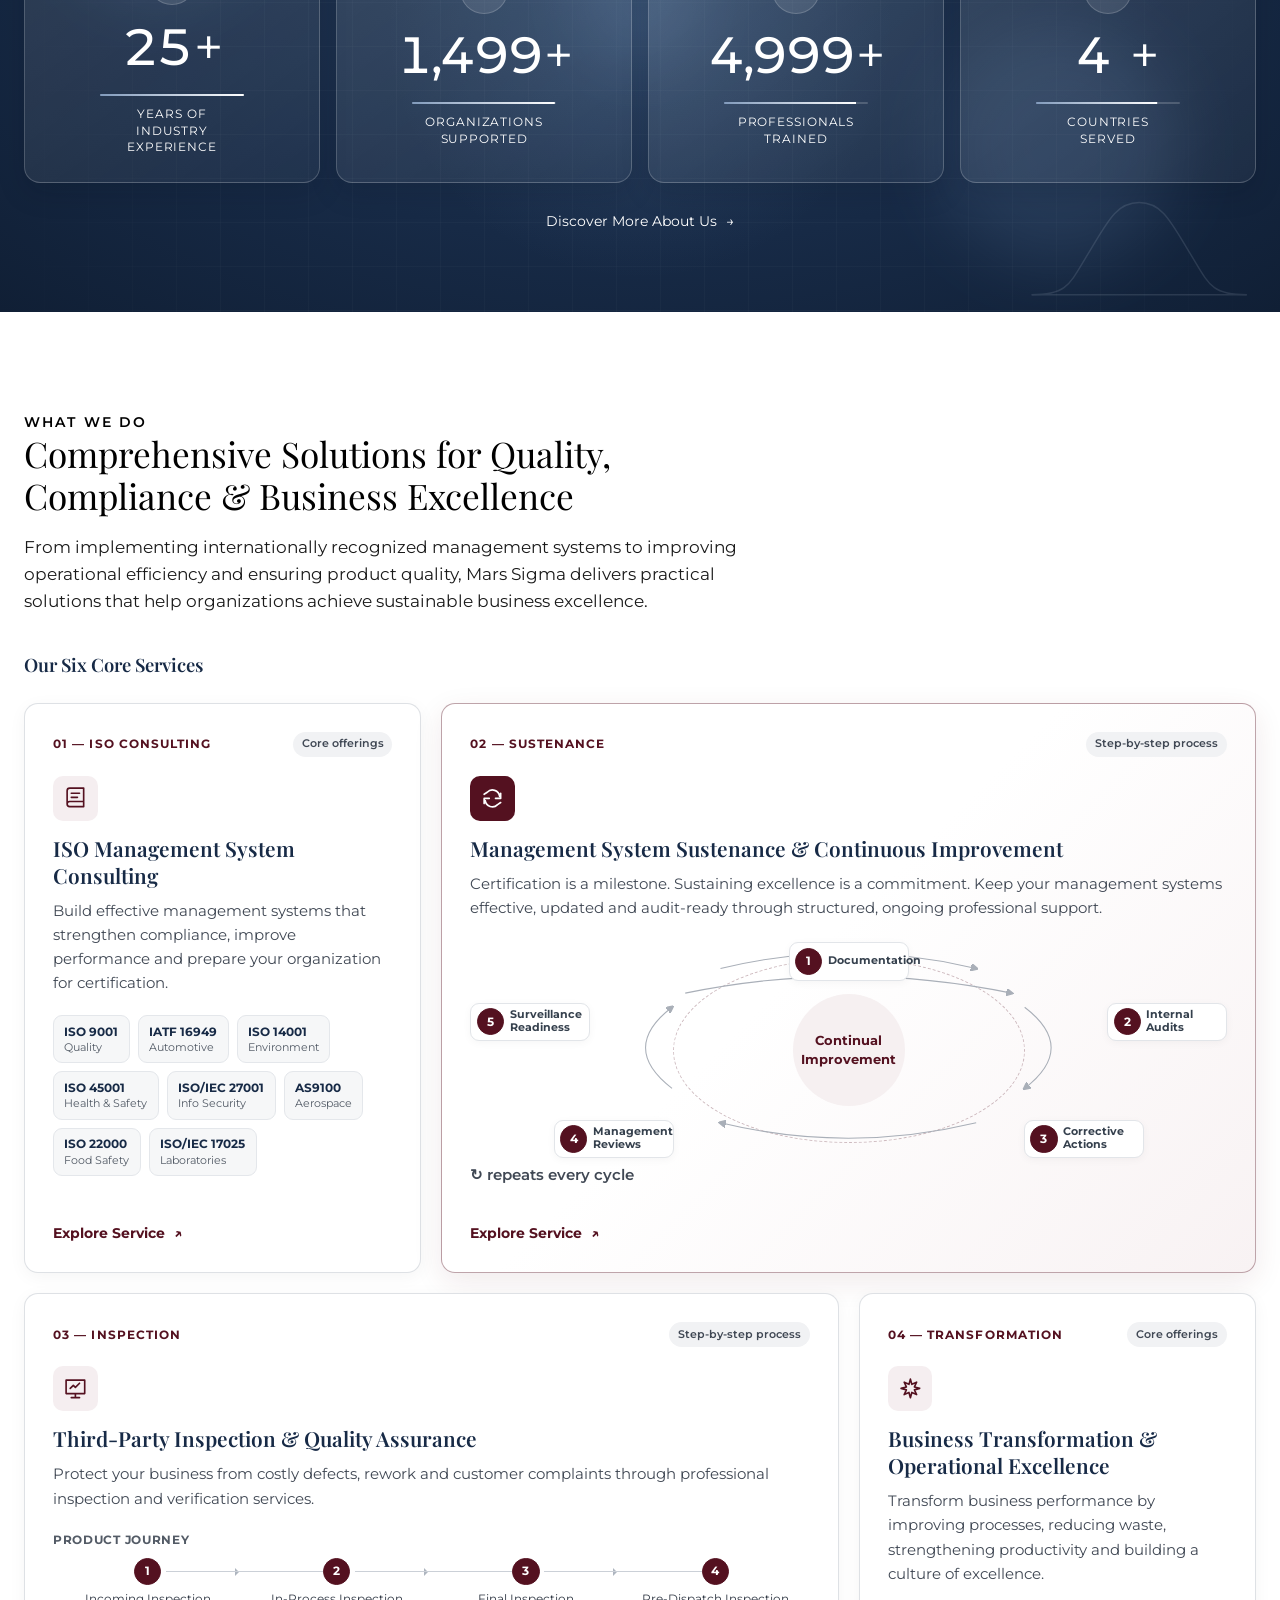
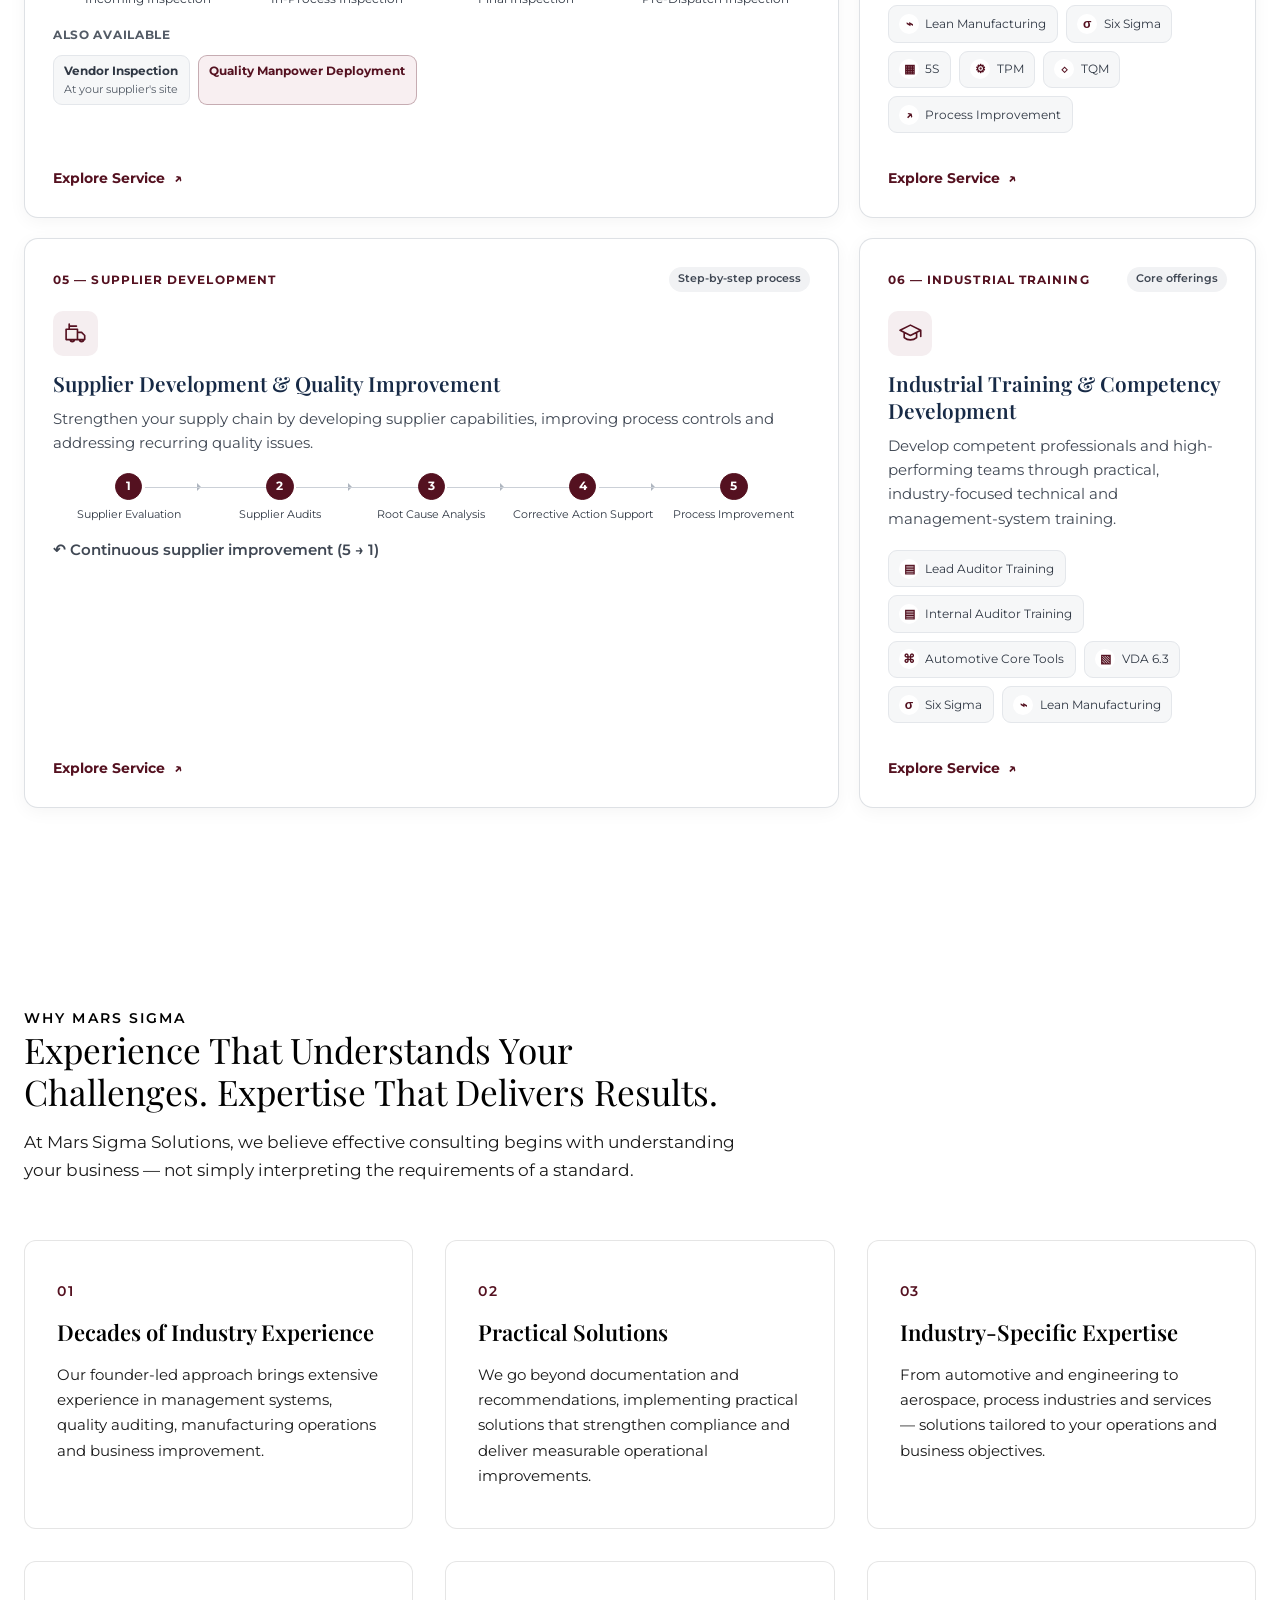
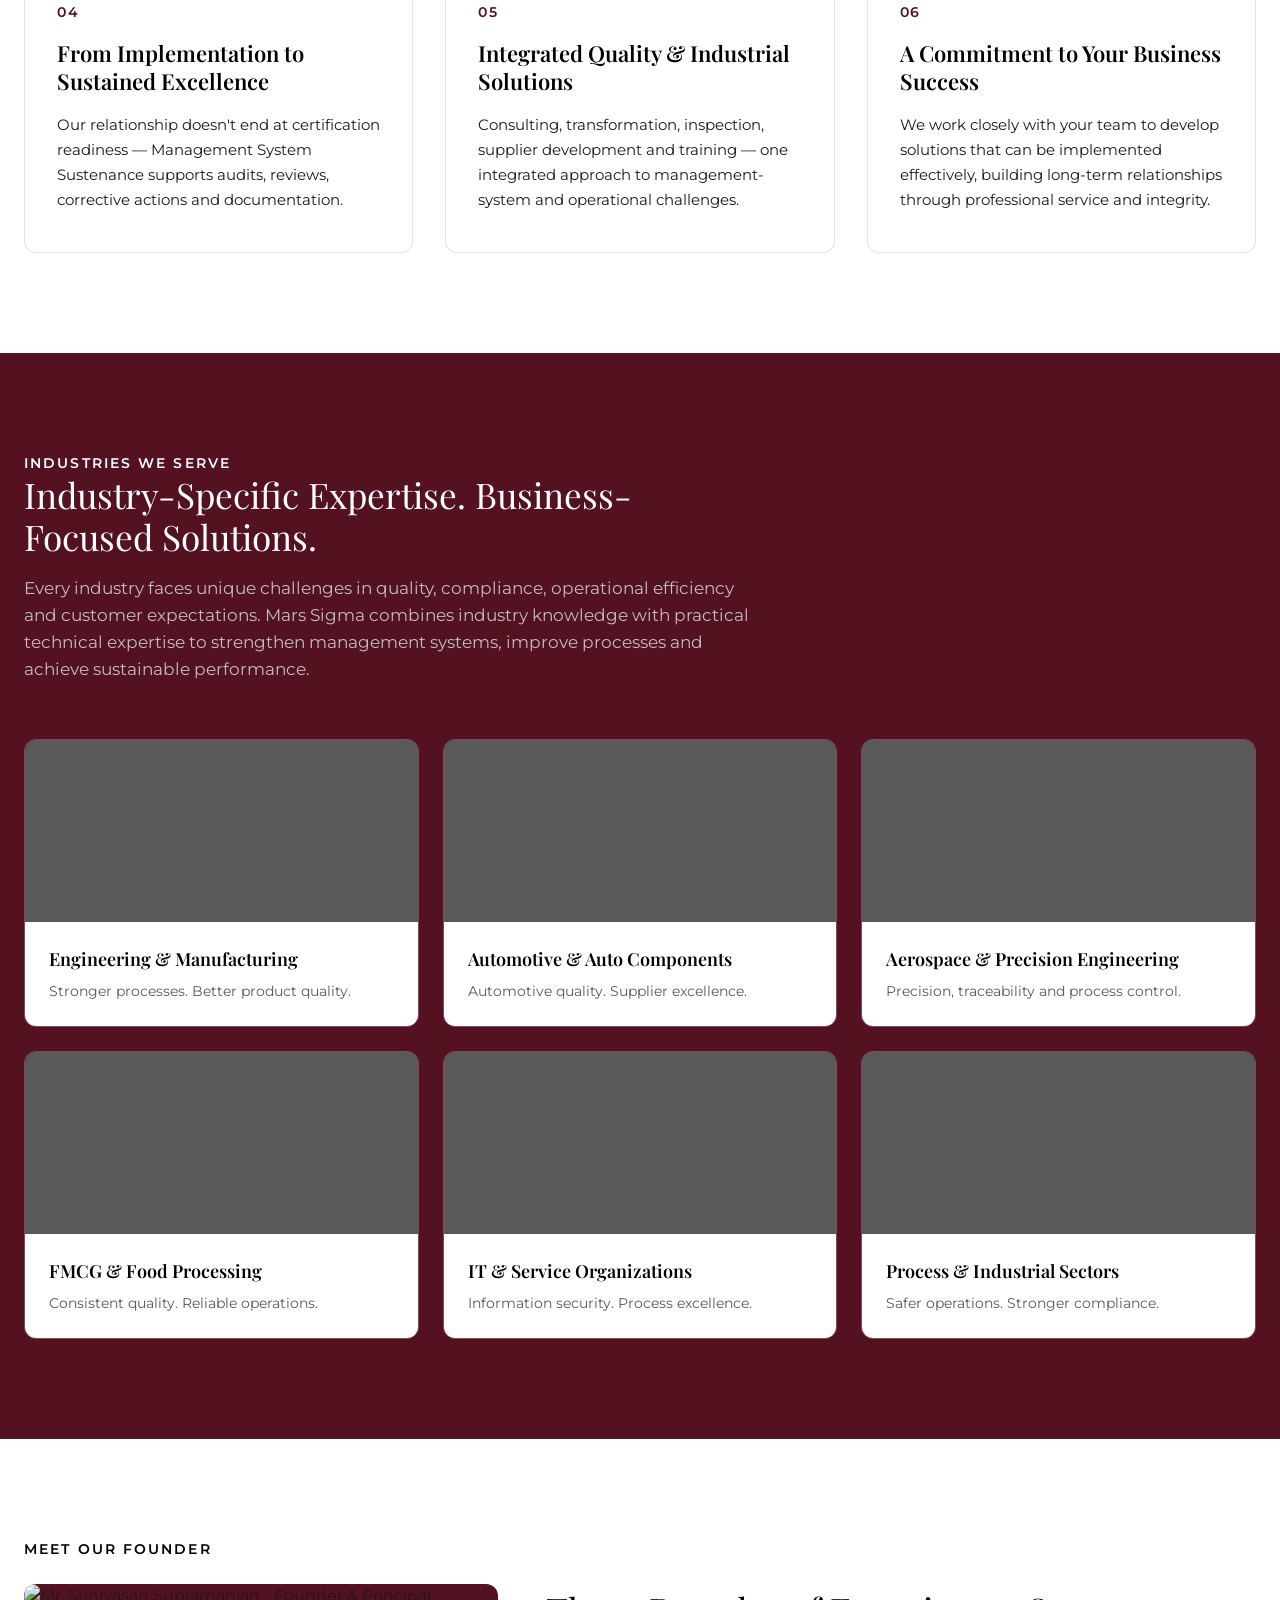
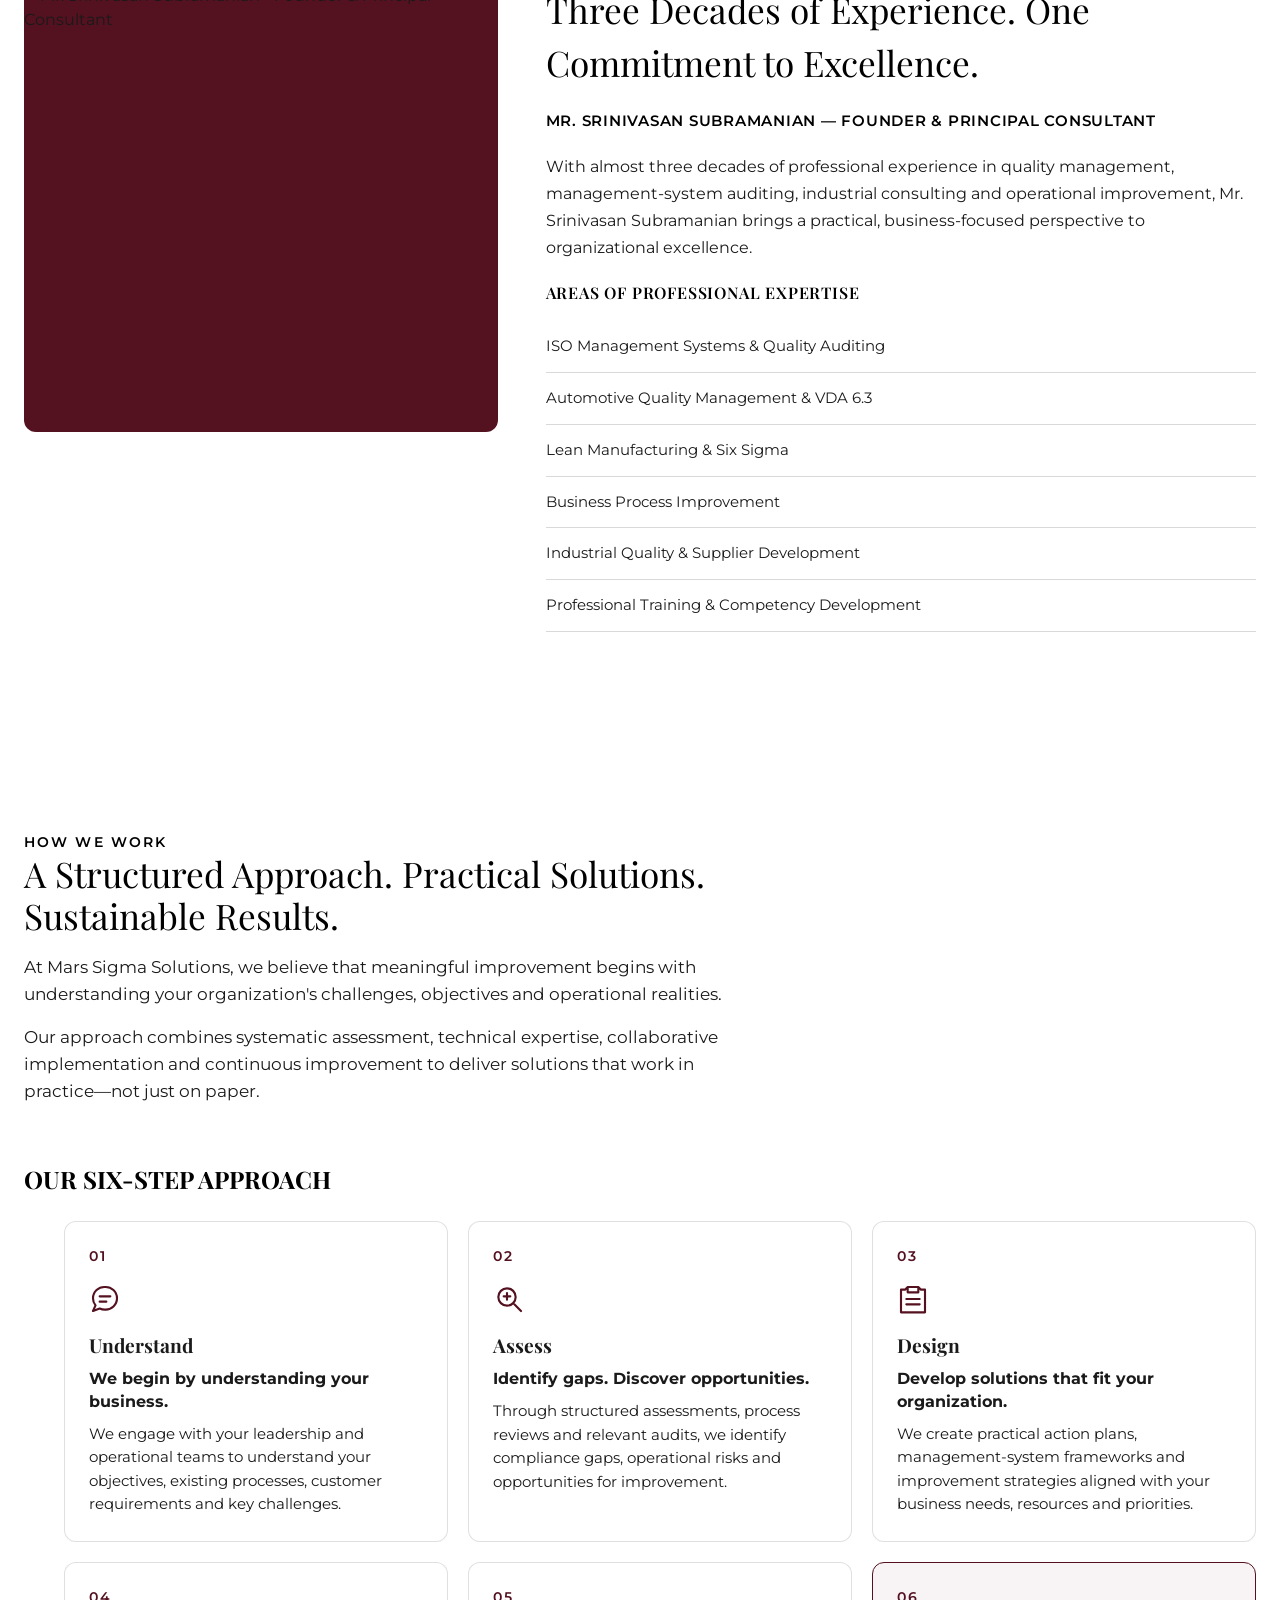
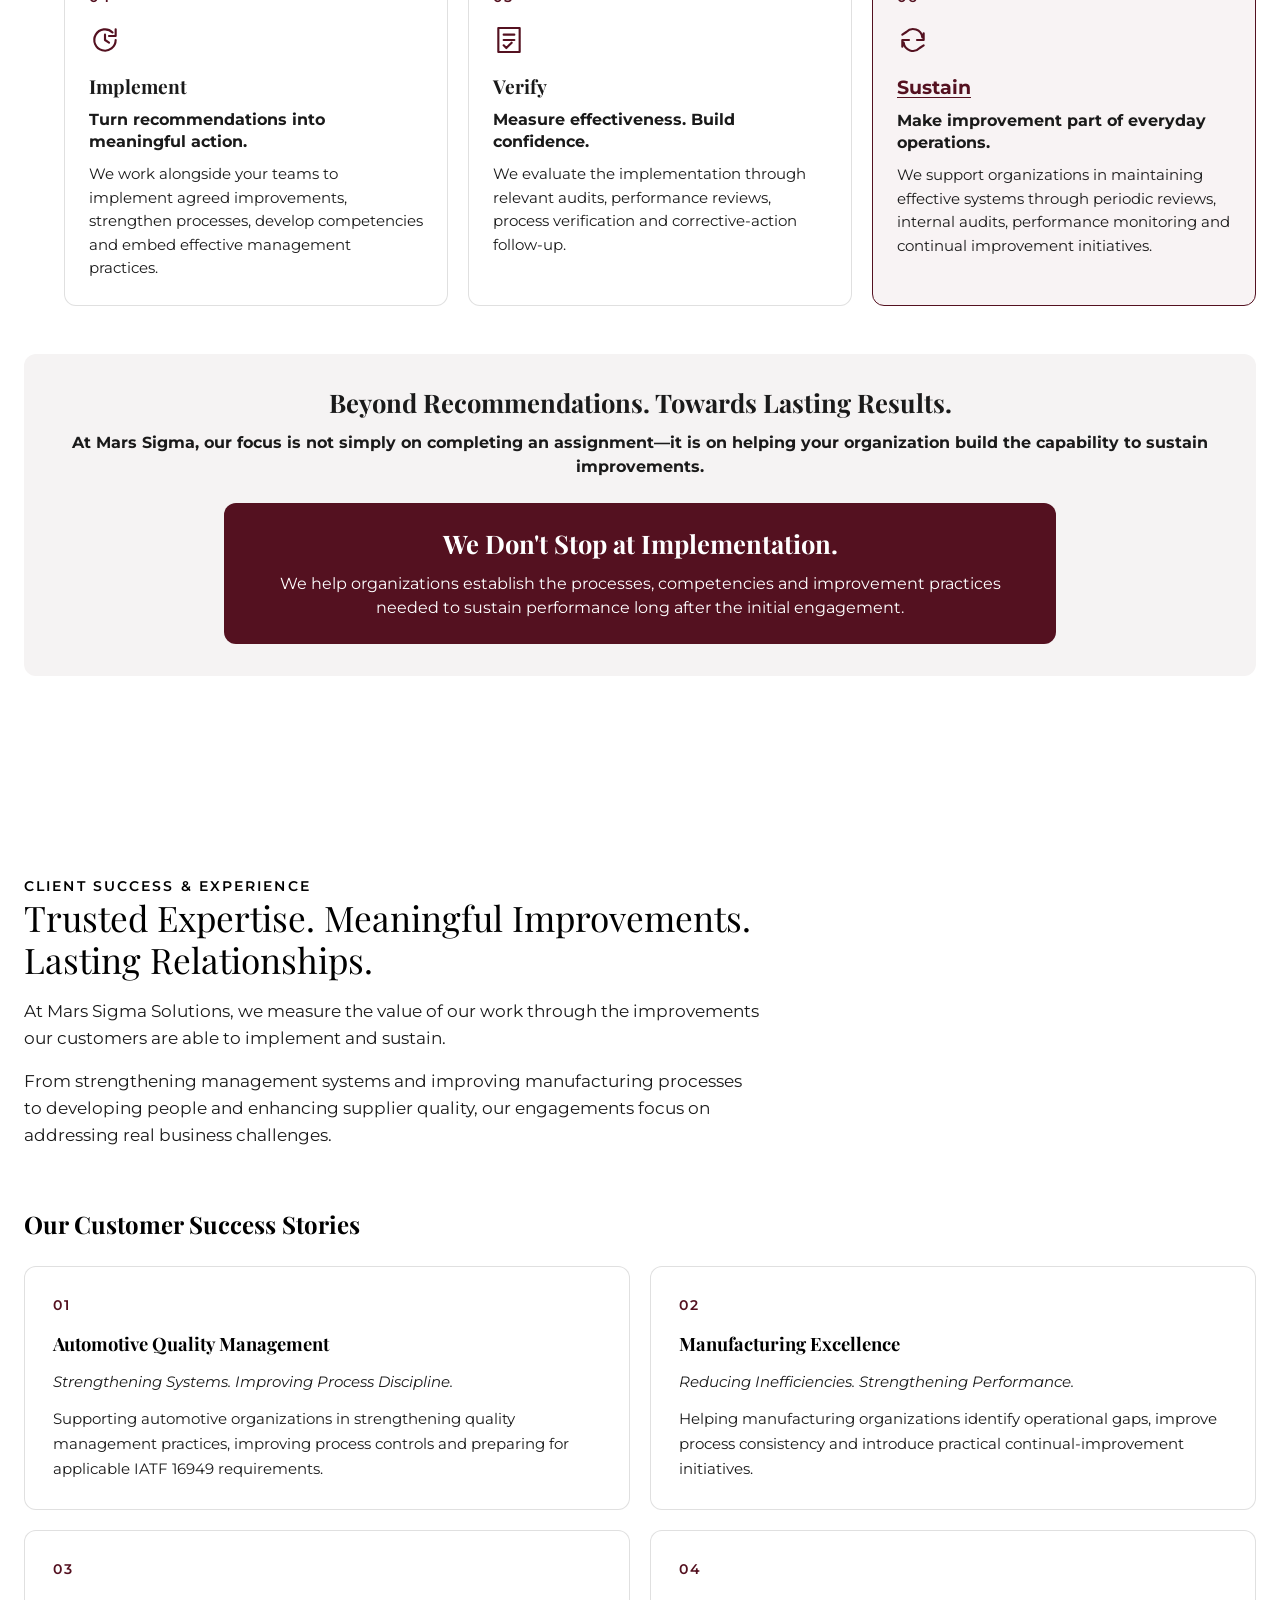
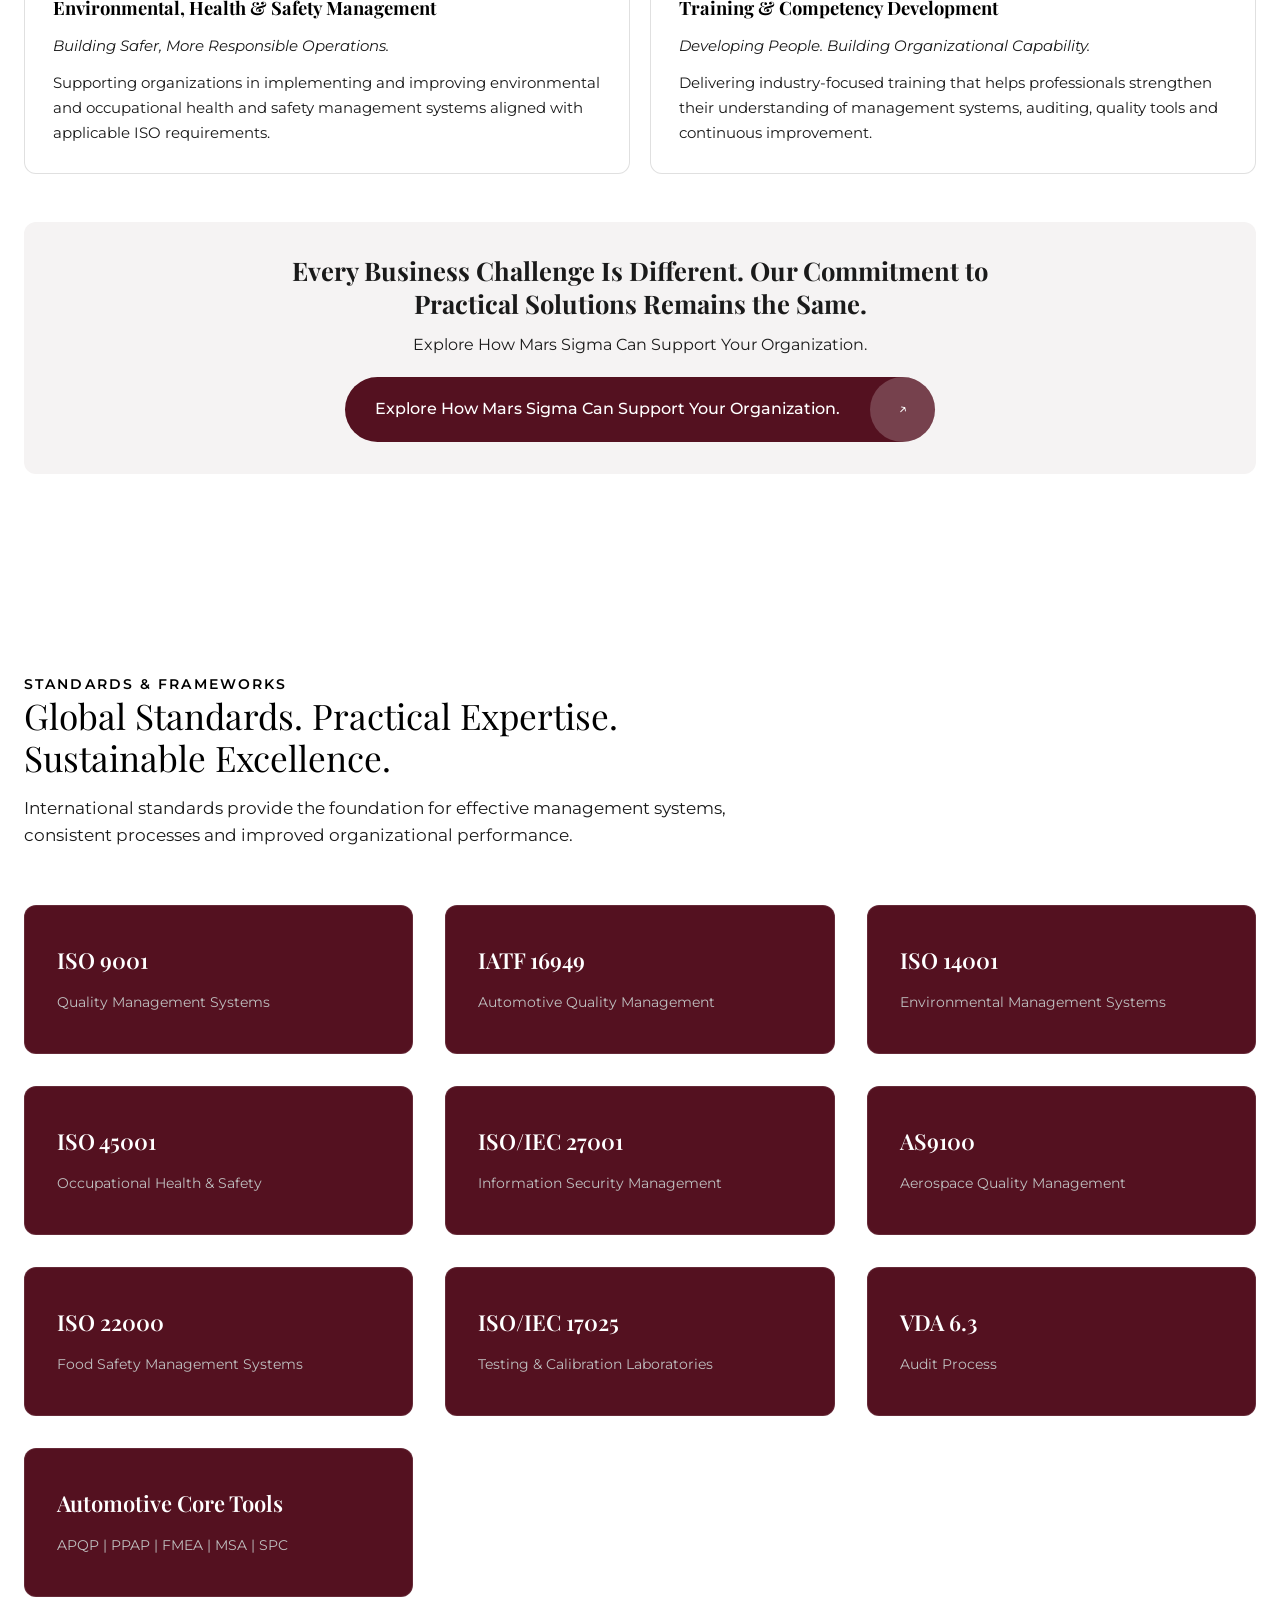
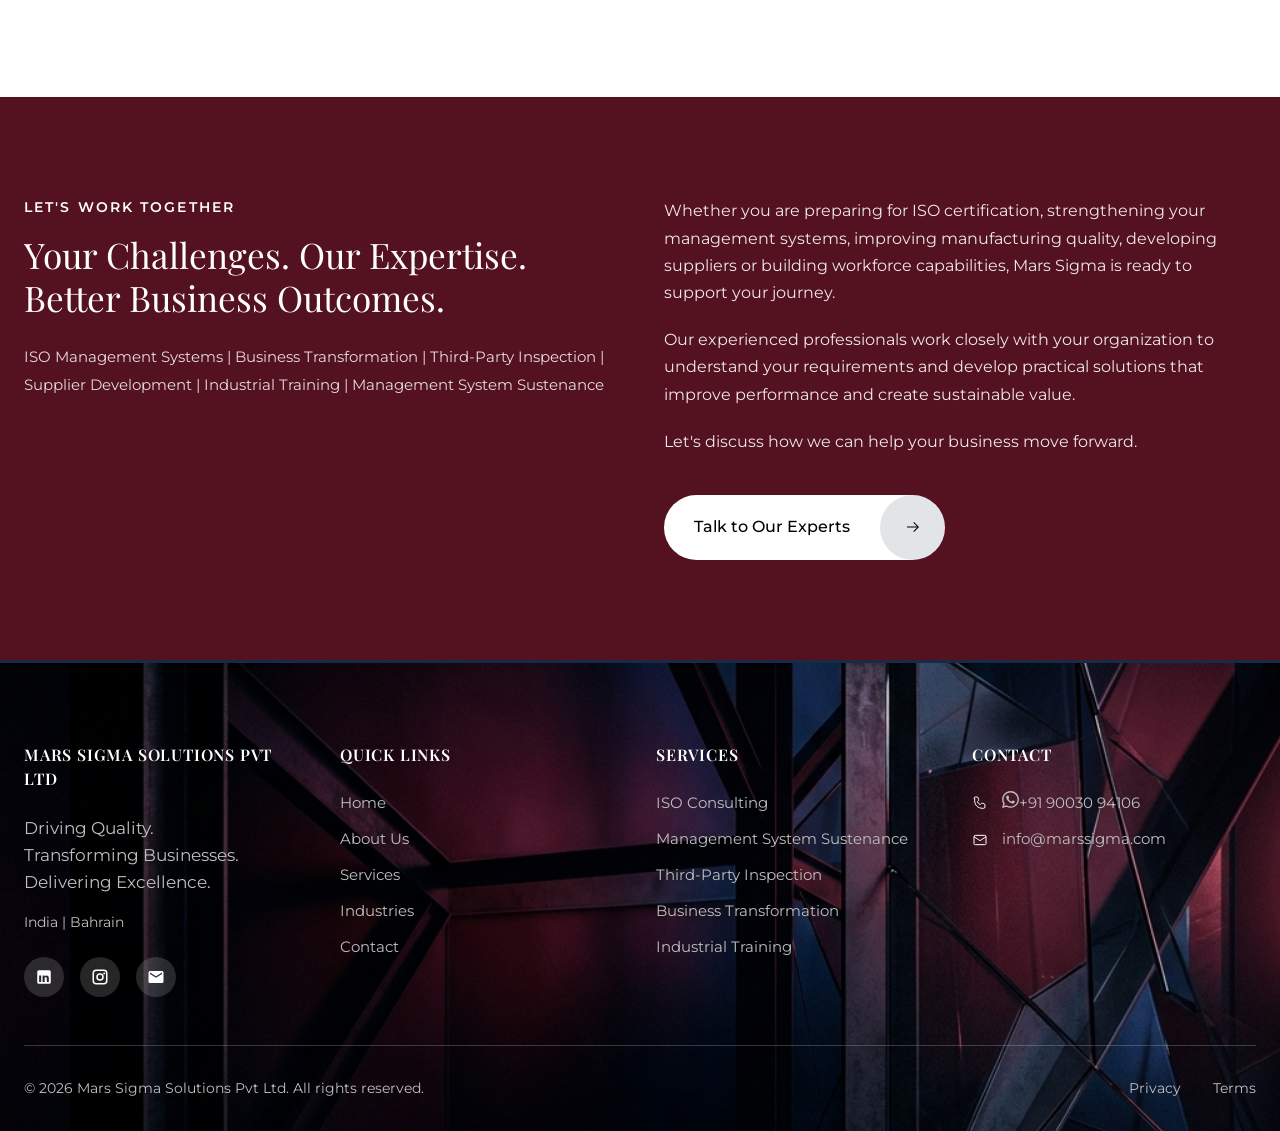
==== commit 42e1c347: "visual enhance" ====
--- a/index.html
+++ b/index.html
@@ -1,4 +1,4 @@
-<!DOCTYPE html>
+﻿<!DOCTYPE html>
 <html lang="en">
 <head>
 <link href="https://fonts.googleapis.com/css2?family=Montserrat:wght@300;400;500;600;700&family=Playfair+Display:wght@400;500;600;700&display=swap" rel="stylesheet">
@@ -1003,7 +1003,7 @@
         <h2>Three Decades of Experience. One Commitment to Excellence.</h2>
         <div class="founder-role">Mr. Srinivasan Subramanian — Founder &amp; Principal Consultant</div>
         <p>
-          With approximately three decades of professional experience in quality management, management-system auditing, industrial consulting and operational improvement, Mr. Srinivasan Subramanian brings a practical, business-focused perspective to organizational excellence.
+          With almost three decades of professional experience in quality management, management-system auditing, industrial consulting and operational improvement, Mr. Srinivasan Subramanian brings a practical, business-focused perspective to organizational excellence.
         </p>
         <h3 style="font-size:1rem; font-weight:600; letter-spacing:.05em; text-transform:uppercase; margin-bottom:1rem; color:var(--black);">Areas of Professional Expertise</h3>
         <ul class="founder-expertise">
